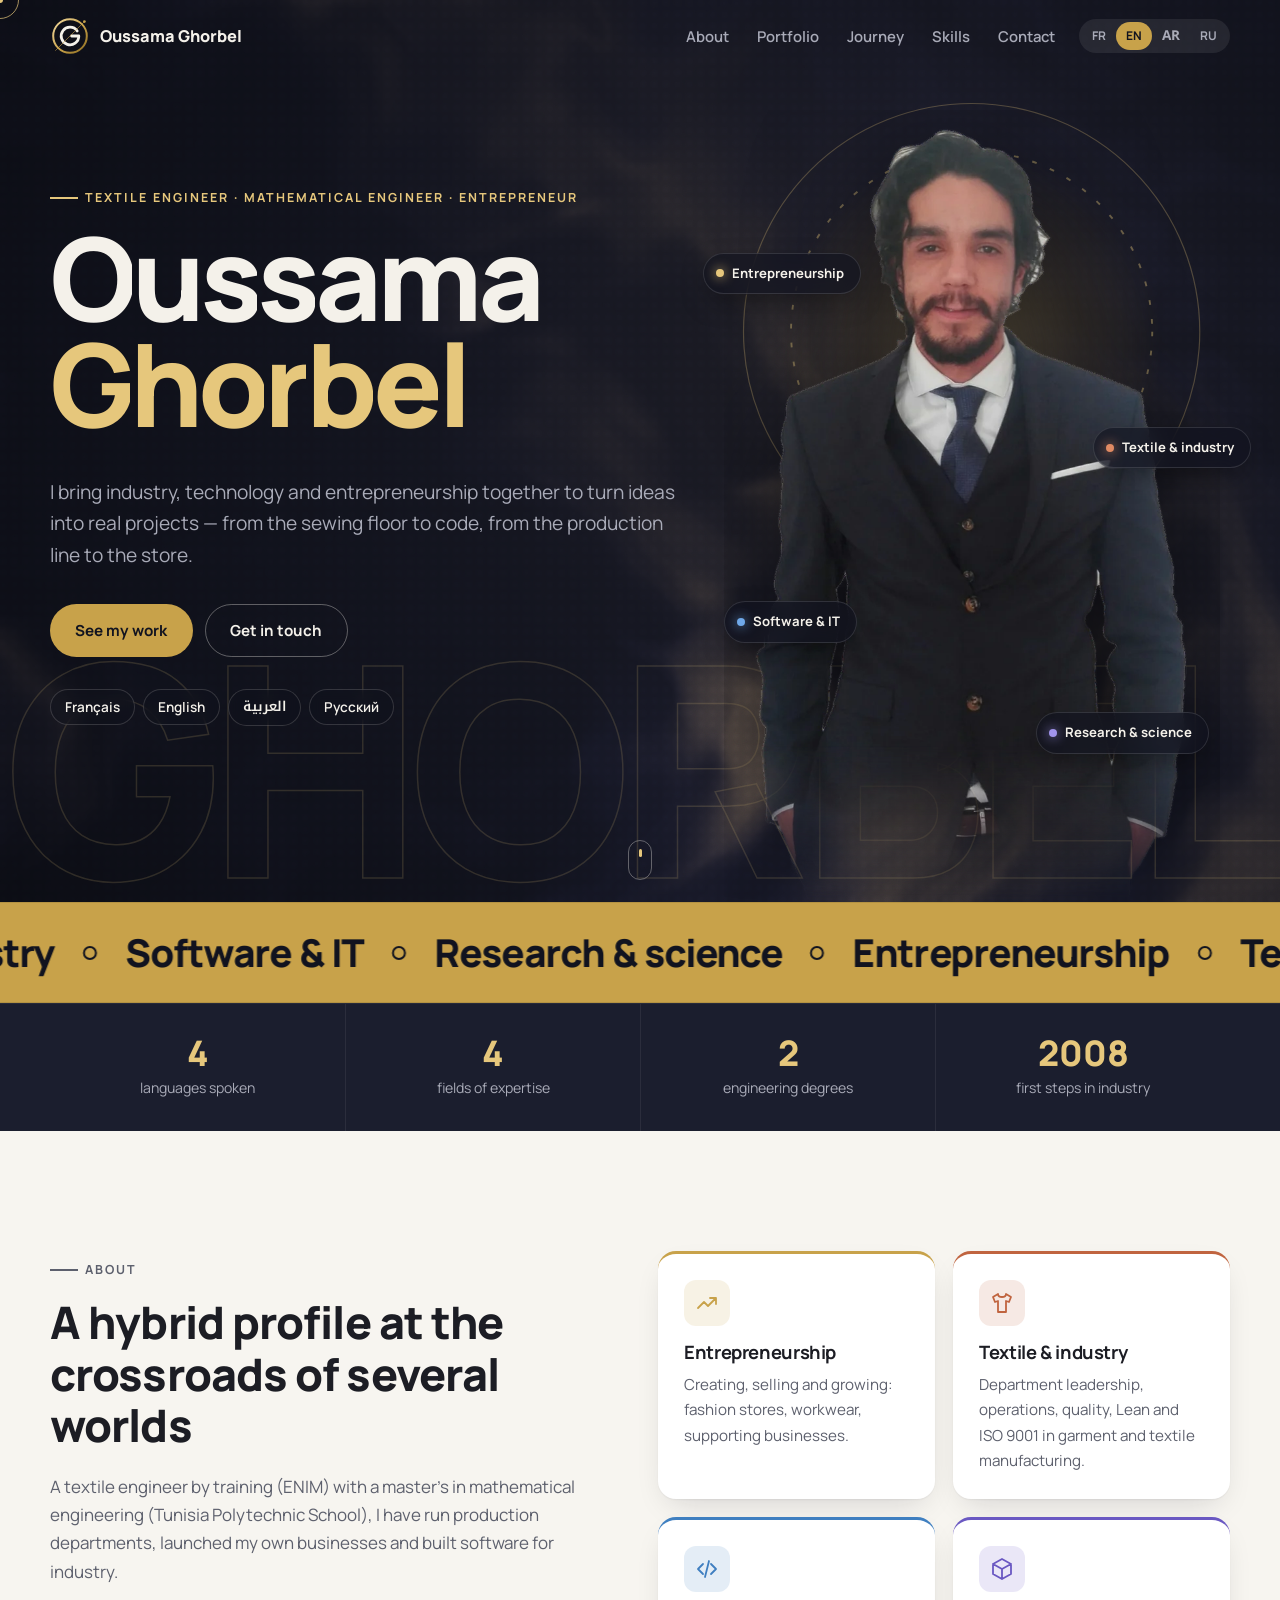
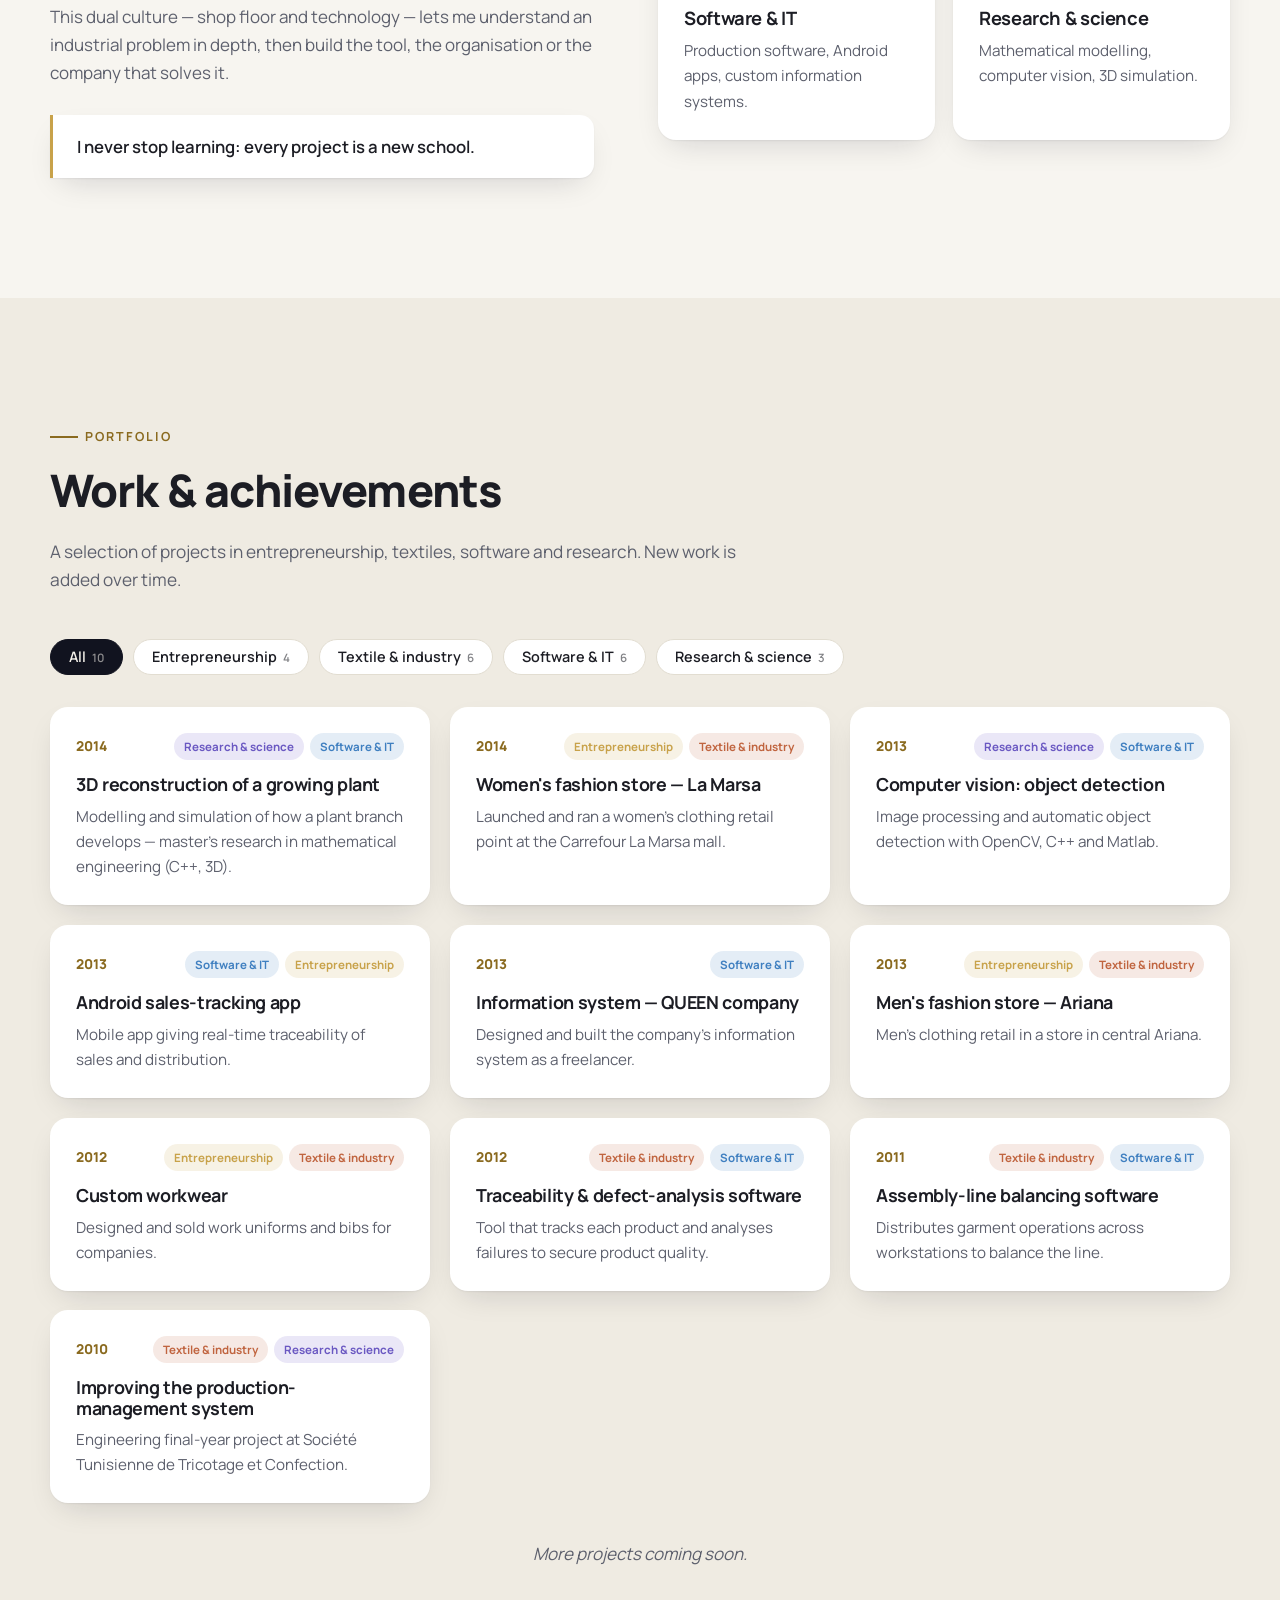
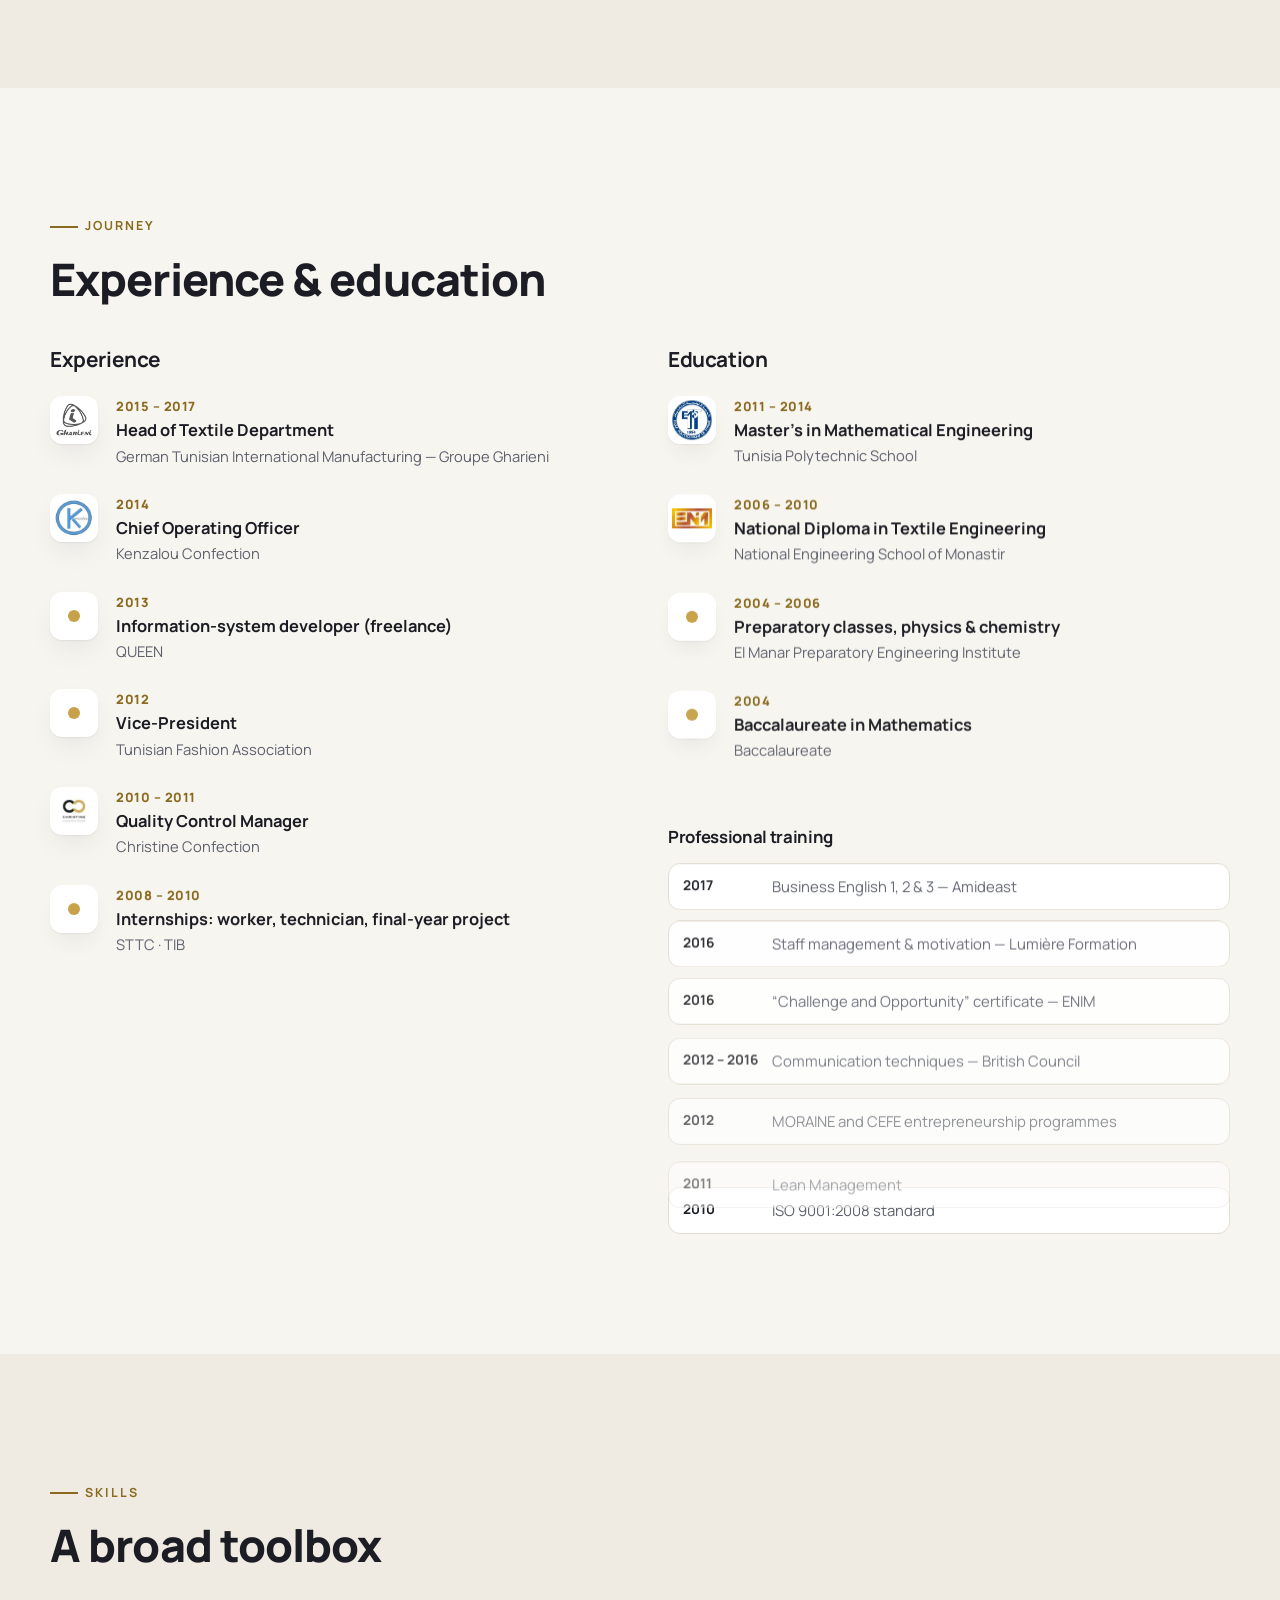
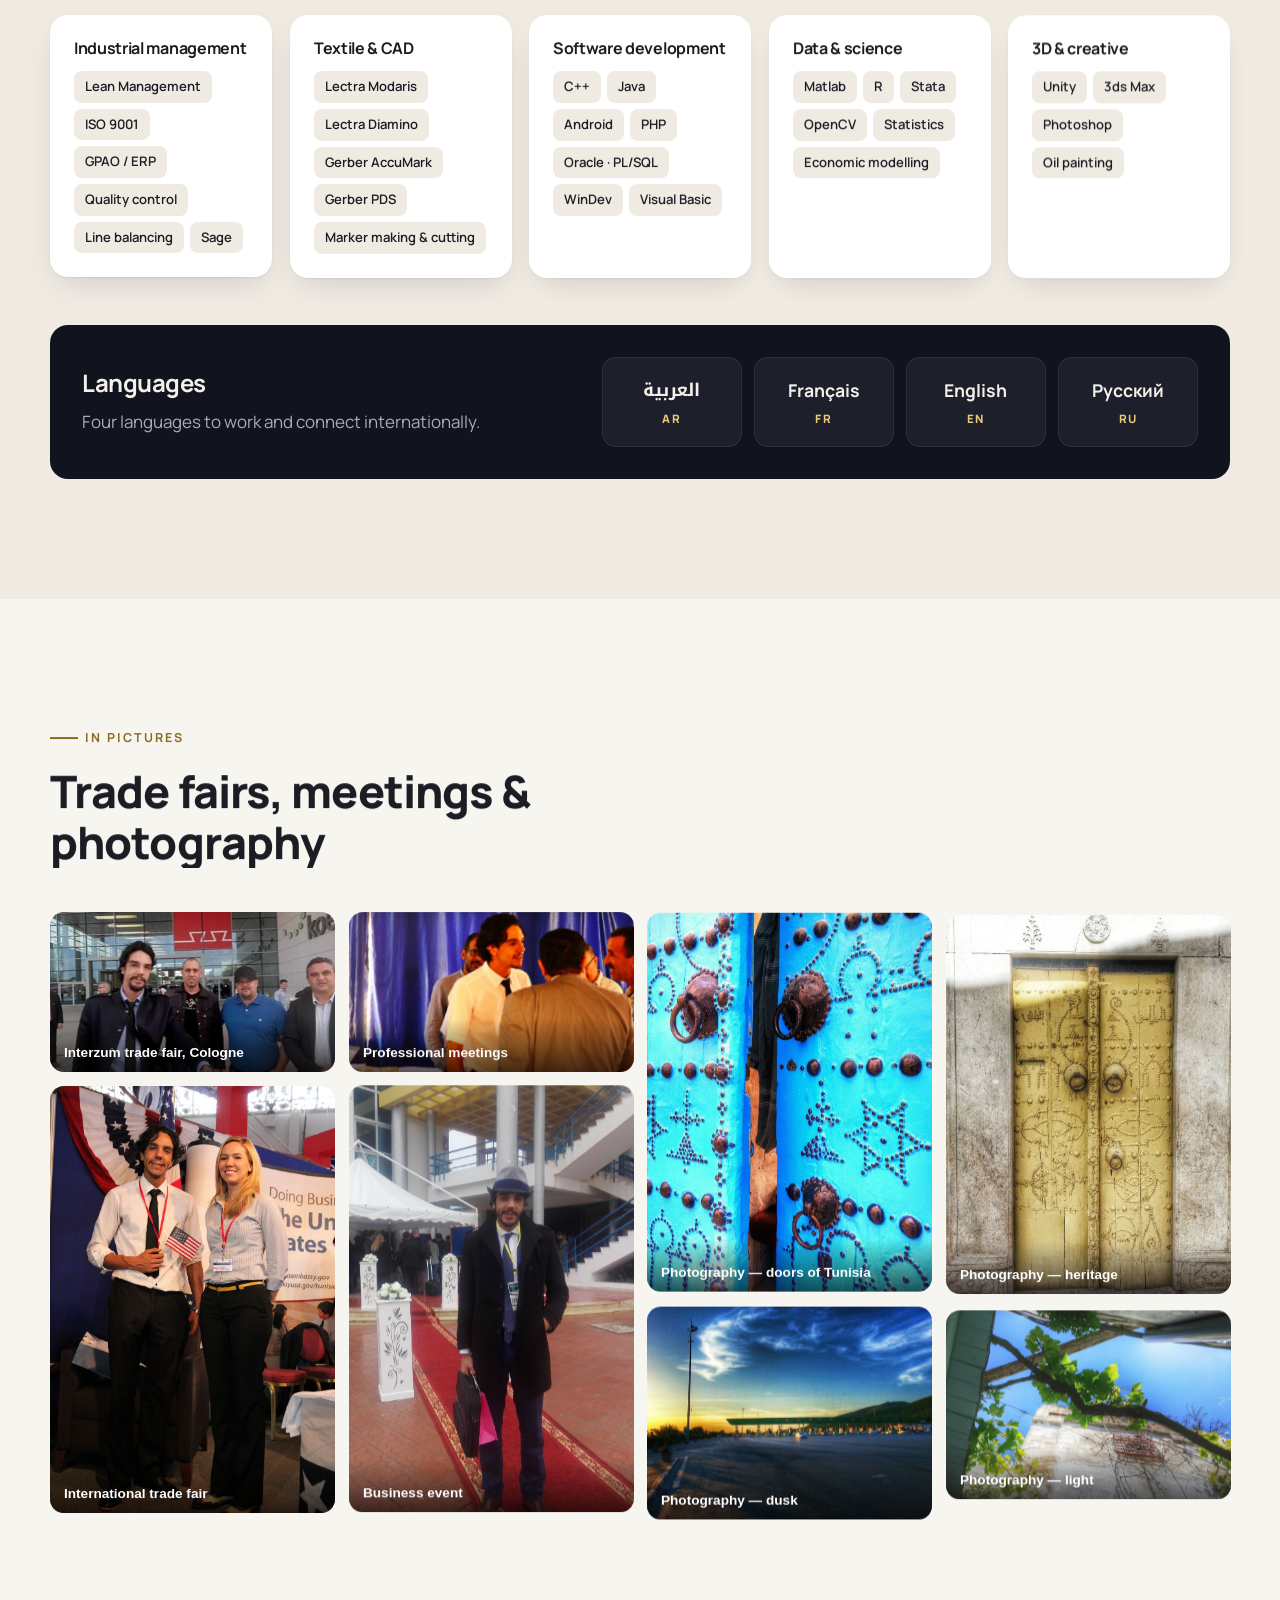
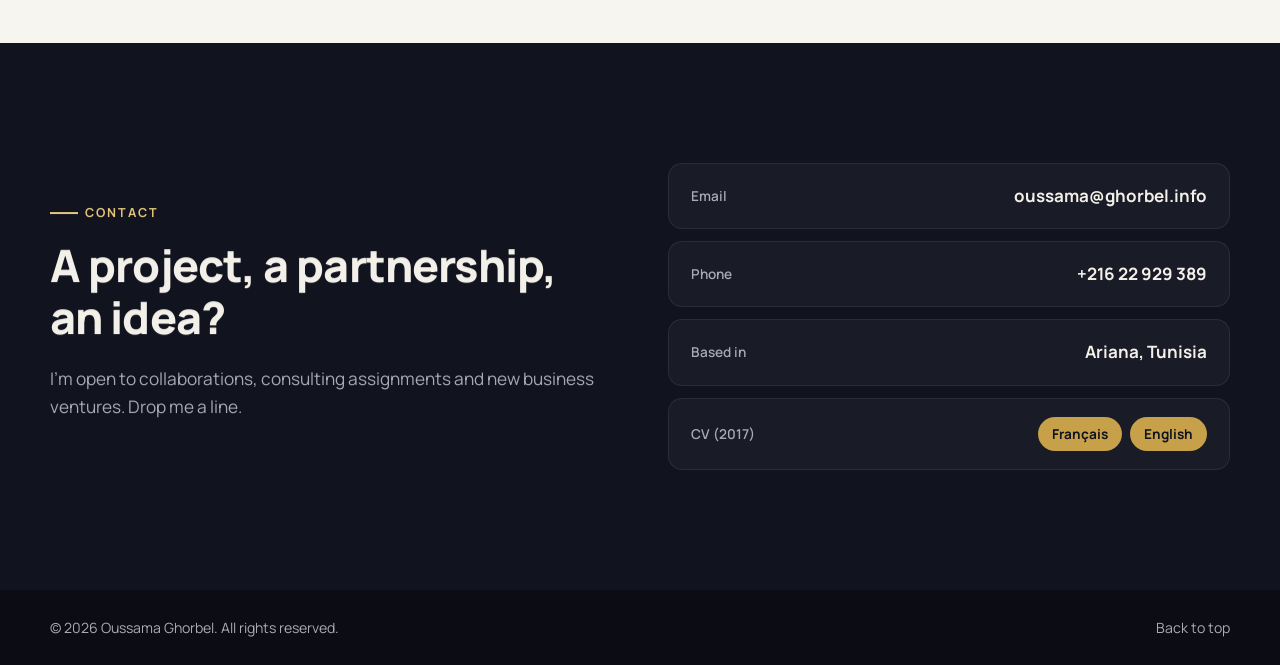
==== index.html @ ecf03d87 "Motion design, WebGL et personnage détouré en parallaxe - Fond WebGL du hero : étoffe de soie animée" ====
<!doctype html>
<html lang="fr" dir="ltr">
<head>
  <meta charset="utf-8">
  <meta name="viewport" content="width=device-width, initial-scale=1">
  <title>Oussama Ghorbel — Ingénieur, entrepreneur, créateur</title>
  <meta name="description" content="Oussama Ghorbel — ingénieur textile, ingénieur en mathématiques et entrepreneur. Portfolio : entrepreneuriat, textile, informatique et recherche.">
  <meta property="og:title" content="Oussama Ghorbel — Ingénieur, entrepreneur, créateur">
  <meta property="og:description" content="Entrepreneuriat · Textile · Informatique · Recherche. Français, English, العربية, Русский.">
  <meta property="og:image" content="assets/img/og-image.jpg">
  <meta property="og:type" content="website">
  <meta name="theme-color" content="#11131f">
  <link rel="icon" href="assets/img/favicon.svg" type="image/svg+xml">
  <link rel="preconnect" href="https://fonts.googleapis.com">
  <link rel="preconnect" href="https://fonts.gstatic.com" crossorigin>
  <link rel="stylesheet" href="https://fonts.googleapis.com/css2?family=Manrope:wght@400;500;600;700;800&family=Noto+Kufi+Arabic:wght@400;600;800&display=swap">
  <link rel="stylesheet" href="assets/css/site.css">
  <link rel="stylesheet" href="assets/css/motion.css">
  <script>document.documentElement.classList.add("js");</script>
</head>
<body>
  <div class="loader" id="loader" aria-hidden="true">
    <div class="loader__inner">
      <svg class="loader__logo" viewBox="0 0 100 100">
        <circle class="draw" cx="50" cy="50" r="42" pathLength="1"/>
        <path class="draw draw--g" d="M68 37.4 A22 22 0 1 0 72 50 L54 50" pathLength="1"/>
        <path class="draw draw--thread" d="M14 86 L86 14" pathLength="1"/>
      </svg>
      <span class="loader__count"><span id="loaderCount">0</span>%</span>
    </div>
  </div>
  <div class="cursor" aria-hidden="true"><span class="cursor__ring"></span><span class="cursor__dot"></span></div>

  <a class="skip" href="#main">Aller au contenu</a>

  <header class="nav" id="top">
    <div class="wrap nav__inner">
      <a class="brand" href="#top" aria-label="Oussama Ghorbel">
        <img class="brand__mark" src="assets/img/logo.svg" alt="" width="40" height="40">
        <span class="brand__name">Oussama Ghorbel</span>
      </a>
      <nav class="nav__links" id="menu" aria-label="Navigation principale">
        <a href="#about" data-i18n="nav.about">À propos</a>
        <a href="#portfolio" data-i18n="nav.portfolio">Portfolio</a>
        <a href="#journey" data-i18n="nav.journey">Parcours</a>
        <a href="#skills" data-i18n="nav.skills">Compétences</a>
        <a href="#contact" data-i18n="nav.contact">Contact</a>
      </nav>
      <div class="nav__tools">
        <div class="lang" role="group" aria-label="Langue / Language">
          <button type="button" data-lang="fr" lang="fr">FR</button>
          <button type="button" data-lang="en" lang="en">EN</button>
          <button type="button" data-lang="ar" lang="ar">AR</button>
          <button type="button" data-lang="ru" lang="ru">RU</button>
        </div>
        <button class="burger" type="button" aria-controls="menu" aria-expanded="false" aria-label="Menu">
          <span></span><span></span>
        </button>
      </div>
    </div>
  </header>

  <main id="main">
    <!-- HERO -->
    <section class="hero" id="hero">
      <canvas class="hero__gl" id="gl" aria-hidden="true"></canvas>
      <div class="hero__grain" aria-hidden="true"></div>
      <div class="hero__bigword" aria-hidden="true"><span data-depth="0.25">GHORBEL</span></div>
      <div class="wrap hero__grid">
        <div class="hero__text">
          <p class="kicker hero__in" data-i18n="hero.kicker">Ingénieur textile · Ingénieur en mathématiques · Entrepreneur</p>
          <h1 class="hero__name" aria-label="Oussama Ghorbel">
            <span class="line" data-split>Oussama</span>
            <span class="line line--gold" data-split>Ghorbel</span>
          </h1>
          <p class="hero__lead hero__in" data-i18n="hero.lead">J'allie l'industrie, la technologie et l'esprit d'entreprise pour transformer des idées en projets concrets.</p>
          <div class="hero__cta hero__in">
            <a class="btn btn--primary magnetic" href="#portfolio"><span data-i18n="hero.cta.work">Voir mes travaux</span></a>
            <a class="btn btn--ghost magnetic" href="#contact"><span data-i18n="hero.cta.contact">Me contacter</span></a>
          </div>
          <ul class="hero__langs hero__in" aria-label="Langues">
            <li lang="fr">Français</li>
            <li lang="en">English</li>
            <li lang="ar">العربية</li>
            <li lang="ru">Русский</li>
          </ul>
        </div>
        <div class="hero__stage">
          <div class="hero__halo" data-depth="0.35" aria-hidden="true"></div>
          <div class="hero__orbit" data-depth="0.5" aria-hidden="true">
            <svg viewBox="0 0 100 100"><circle cx="50" cy="50" r="48"/><circle cx="50" cy="50" r="38" class="dash"/></svg>
          </div>
          <img class="hero__person" data-depth="0.8" src="assets/img/oussama-cutout.webp" alt="Portrait d'Oussama Ghorbel" width="760" height="1214" fetchpriority="high">
          <span class="chip chip--business" data-depth="1.4" data-domain-label="business"></span>
          <span class="chip chip--textile" data-depth="1.1" data-domain-label="textile"></span>
          <span class="chip chip--it" data-depth="1.6" data-domain-label="it"></span>
          <span class="chip chip--research" data-depth="1.2" data-domain-label="research"></span>
        </div>
      </div>
      <a class="hero__scroll" href="#about" aria-label="Défiler"><span></span></a>
    </section>

    <!-- MARQUEE -->
    <div class="marquee" aria-hidden="true">
      <div class="marquee__track" id="marquee"></div>
    </div>

    <!-- STATS -->
    <section class="stats" aria-label="Chiffres clés">
      <div class="wrap stats__grid">
        <div class="stat"><strong>4</strong><span data-i18n="stats.languages">langues parlées</span></div>
        <div class="stat"><strong>4</strong><span data-i18n="stats.domains">domaines d'expertise</span></div>
        <div class="stat"><strong>2</strong><span data-i18n="stats.degrees">diplômes d'ingénierie</span></div>
        <div class="stat"><strong>2008</strong><span data-i18n="stats.since">premiers pas dans l'industrie</span></div>
      </div>
    </section>

    <!-- ABOUT -->
    <section class="section" id="about">
      <div class="wrap about">
        <div class="about__text reveal">
          <p class="kicker" data-i18n="about.kicker">À propos</p>
          <h2 data-i18n="about.title">Un profil hybride, au croisement de plusieurs mondes</h2>
          <p data-i18n="about.p1"></p>
          <p data-i18n="about.p2"></p>
          <blockquote data-i18n="about.quote">Je n'arrête jamais d'apprendre : chaque projet est une nouvelle école.</blockquote>
        </div>
        <div class="domains">
          <article class="domain reveal" data-domain="business">
            <span class="domain__icon" aria-hidden="true">
              <svg viewBox="0 0 24 24"><path d="M3 17l6-6 4 4 8-8M15 7h6v6"/></svg>
            </span>
            <h3 data-domain-label="business"></h3>
            <p data-i18n="domain.business"></p>
          </article>
          <article class="domain reveal" data-domain="textile">
            <span class="domain__icon" aria-hidden="true">
              <svg viewBox="0 0 24 24"><path d="M8 3l-5 3 2 5 3-1v11h8V10l3 1 2-5-5-3c0 2-1.5 3-4 3S8 5 8 3z"/></svg>
            </span>
            <h3 data-domain-label="textile"></h3>
            <p data-i18n="domain.textile"></p>
          </article>
          <article class="domain reveal" data-domain="it">
            <span class="domain__icon" aria-hidden="true">
              <svg viewBox="0 0 24 24"><path d="M8 7l-5 5 5 5M16 7l5 5-5 5M14 4l-4 16"/></svg>
            </span>
            <h3 data-domain-label="it"></h3>
            <p data-i18n="domain.it"></p>
          </article>
          <article class="domain reveal" data-domain="research">
            <span class="domain__icon" aria-hidden="true">
              <svg viewBox="0 0 24 24"><path d="M12 2l9 5v10l-9 5-9-5V7zM12 12l9-5M12 12v10M12 12L3 7"/></svg>
            </span>
            <h3 data-domain-label="research"></h3>
            <p data-i18n="domain.research"></p>
          </article>
        </div>
      </div>
    </section>

    <!-- PORTFOLIO -->
    <section class="section section--alt" id="portfolio">
      <div class="wrap">
        <header class="section__head reveal">
          <p class="kicker" data-i18n="portfolio.kicker">Portfolio</p>
          <h2 data-i18n="portfolio.title">Travaux & réalisations</h2>
          <p class="section__lead" data-i18n="portfolio.lead"></p>
        </header>
        <div class="filters" id="filters" role="toolbar" aria-label="Filtres"></div>
        <div class="projects" id="projects"></div>
        <p class="projects__more" data-i18n="portfolio.more">D'autres projets arrivent bientôt.</p>
      </div>
    </section>

    <!-- JOURNEY -->
    <section class="section" id="journey">
      <div class="wrap">
        <header class="section__head reveal">
          <p class="kicker" data-i18n="journey.kicker">Parcours</p>
          <h2 data-i18n="journey.title">Expérience & formation</h2>
        </header>
        <div class="journey">
          <div class="reveal">
            <h3 class="journey__title" data-i18n="journey.experience">Expérience</h3>
            <ol class="timeline" id="experience"></ol>
          </div>
          <div class="reveal">
            <h3 class="journey__title" data-i18n="journey.education">Formation</h3>
            <ol class="timeline" id="education"></ol>
            <h3 class="journey__title journey__title--sm" data-i18n="journey.training">Formations professionnelles</h3>
            <ul class="training" id="training"></ul>
          </div>
        </div>
      </div>
    </section>

    <!-- SKILLS & LANGUAGES -->
    <section class="section section--alt" id="skills">
      <div class="wrap">
        <header class="section__head reveal">
          <p class="kicker" data-i18n="skills.kicker">Compétences</p>
          <h2 data-i18n="skills.title">Une boîte à outils large</h2>
        </header>
        <div class="skills" id="skillGroups"></div>

        <div class="languages reveal">
          <div>
            <h3 data-i18n="languages.title">Langues</h3>
            <p data-i18n="languages.lead">Quatre langues pour travailler et échanger à l'international.</p>
          </div>
          <ul class="languages__list">
            <li><span lang="ar">العربية</span><small>AR</small></li>
            <li><span lang="fr">Français</span><small>FR</small></li>
            <li><span lang="en">English</span><small>EN</small></li>
            <li><span lang="ru">Русский</span><small>RU</small></li>
          </ul>
        </div>
      </div>
    </section>

    <!-- GALLERY -->
    <section class="section" id="gallery">
      <div class="wrap">
        <header class="section__head reveal">
          <p class="kicker" data-i18n="gallery.kicker">En images</p>
          <h2 data-i18n="gallery.title">Salons, rencontres & photographie</h2>
        </header>
        <div class="gallery" id="galleryGrid"></div>
      </div>
    </section>

    <!-- CONTACT -->
    <section class="section contact" id="contact">
      <div class="wrap contact__grid">
        <div class="reveal">
          <p class="kicker" data-i18n="contact.kicker">Contact</p>
          <h2 data-i18n="contact.title">Un projet, une collaboration, une idée ?</h2>
          <p class="section__lead" data-i18n="contact.lead"></p>
        </div>
        <ul class="contact__list reveal">
          <li>
            <span data-i18n="contact.email">E-mail</span>
            <a href="mailto:oussama@ghorbel.info">oussama@ghorbel.info</a>
          </li>
          <li>
            <span data-i18n="contact.phone">Téléphone</span>
            <a href="tel:+21622929389" dir="ltr">+216 22 929 389</a>
          </li>
          <li>
            <span data-i18n="contact.location">Basé à</span>
            <strong data-i18n="contact.locationValue">Ariana, Tunisie</strong>
          </li>
          <li>
            <span data-i18n="contact.cv">CV (2017)</span>
            <span class="contact__cv">
              <a href="assets/files/CV%20Ghorbel%20Oussama2017-10%20fran%C3%A7ais%20.pdf" target="_blank" rel="noopener" data-i18n="contact.cvFr">Français</a>
              <a href="assets/files/CV%20Ghorbel%20Oussama%202017-10%20%20%20english.pdf" target="_blank" rel="noopener" data-i18n="contact.cvEn">English</a>
            </span>
          </li>
        </ul>
      </div>
    </section>
  </main>

  <footer class="footer">
    <div class="wrap footer__inner">
      <p>© <span id="year">2026</span> Oussama Ghorbel. <span data-i18n="footer.rights">Tous droits réservés.</span></p>
      <a href="#top" data-i18n="footer.top">Haut de page</a>
    </div>
  </footer>

  <div class="lightbox" id="lightbox" hidden>
    <button type="button" class="lightbox__close" aria-label="Fermer">×</button>
    <figure><img alt=""><figcaption></figcaption></figure>
  </div>

  <script src="assets/vendor/gsap.min.js" defer></script>
  <script src="assets/vendor/ScrollTrigger.min.js" defer></script>
  <script src="assets/vendor/lenis.min.js" defer></script>
  <script src="assets/js/i18n.js" defer></script>
  <script src="assets/js/content.js" defer></script>
  <script src="assets/js/site.js" defer></script>
  <script src="assets/js/gl.js" defer></script>
  <script src="assets/js/motion.js" defer></script>
</body>
</html>
---- assets/css/site.css ----
/* ==========================================================
   Oussama Ghorbel — site personnel
   ========================================================== */

:root {
  --ink: #11131f;
  --ink-2: #1b1e2e;
  --paper: #f7f5f0;
  --paper-2: #efebe2;
  --card: #ffffff;
  --text: #1c1d24;
  --muted: #5d606d;
  --line: #e2ddd1;
  --gold: #c8a24a;
  --gold-2: #e6c77c;
  --gold-ink: #8a6a1f;
  --on-dark: #f4f1ea;
  --on-dark-muted: #a9abb8;

  --biz: #c8a24a;
  --tex: #c0643f;
  --it: #3f7fc0;
  --res: #6a58c2;

  --radius: 18px;
  --shadow: 0 1px 2px rgba(17, 19, 31, .06), 0 12px 32px -12px rgba(17, 19, 31, .18);
  --font: "Manrope", system-ui, -apple-system, "Segoe UI", Roboto, sans-serif;
  --font-ar: "Noto Kufi Arabic", "Manrope", system-ui, sans-serif;
  --wrap: 1180px;
}

@media (prefers-color-scheme: dark) {
  :root {
    --paper: #0f111a;
    --paper-2: #151826;
    --card: #1a1d2c;
    --text: #ecebe6;
    --muted: #a3a5b2;
    --line: #2a2e42;
    --gold-ink: #e6c77c;
    --shadow: 0 1px 2px rgba(0, 0, 0, .3), 0 16px 40px -16px rgba(0, 0, 0, .6);
  }
}

*, *::before, *::after { box-sizing: border-box; }
html { scroll-behavior: smooth; scroll-padding-top: 80px; -webkit-text-size-adjust: 100%; }
body {
  margin: 0;
  background: var(--paper);
  color: var(--text);
  font-family: var(--font);
  font-size: 17px;
  line-height: 1.65;
  -webkit-font-smoothing: antialiased;
  overflow-x: hidden;
}
html[lang="ar"] body { font-family: var(--font-ar); }
img { max-width: 100%; display: block; }
a { color: inherit; }
h1, h2, h3 { line-height: 1.15; margin: 0 0 .5em; letter-spacing: -.02em; }
html[lang="ar"] h1, html[lang="ar"] h2, html[lang="ar"] h3 { letter-spacing: 0; line-height: 1.4; }
h2 { font-size: clamp(1.9rem, 3.6vw, 2.8rem); font-weight: 800; }
h3 { font-size: 1.15rem; font-weight: 700; }
p { margin: 0 0 1em; }

.wrap { width: min(var(--wrap), 100% - 32px); margin-inline: auto; }
.skip { position: absolute; inset-inline-start: -999px; top: 8px; background: var(--gold); color: var(--ink); padding: 8px 14px; border-radius: 8px; z-index: 100; }
.skip:focus { inset-inline-start: 8px; }
:focus-visible { outline: 2px solid var(--gold); outline-offset: 3px; border-radius: 6px; }

.kicker {
  display: inline-flex; align-items: center; gap: .6em;
  font-size: .78rem; font-weight: 700; text-transform: uppercase; letter-spacing: .16em;
  color: var(--gold-ink); margin-bottom: 1rem;
}
.kicker::before { content: ""; width: 28px; height: 2px; background: currentColor; }
html[lang="ar"] .kicker { letter-spacing: 0; font-size: .9rem; }

/* ---------- Buttons ---------- */
.btn {
  display: inline-flex; align-items: center; justify-content: center;
  padding: .85em 1.6em; border-radius: 999px; font-weight: 700; font-size: .95rem;
  text-decoration: none; transition: transform .2s, background .2s, color .2s, border-color .2s;
  border: 1.5px solid transparent;
}
.btn:hover { transform: translateY(-2px); }
.btn--primary { background: var(--gold); color: var(--ink); }
.btn--primary:hover { background: var(--gold-2); }
.btn--ghost { border-color: rgba(244, 241, 234, .35); color: var(--on-dark); }
.btn--ghost:hover { border-color: var(--gold); color: var(--gold-2); }

/* ---------- Nav ---------- */
.nav {
  position: fixed; inset: 0 0 auto 0; z-index: 50;
  transition: background .3s, box-shadow .3s, backdrop-filter .3s;
  color: var(--on-dark);
}
.nav.is-scrolled {
  background: rgba(17, 19, 31, .86);
  backdrop-filter: saturate(1.4) blur(14px);
  -webkit-backdrop-filter: saturate(1.4) blur(14px);
  box-shadow: 0 1px 0 rgba(255, 255, 255, .06);
}
.nav__inner { display: flex; align-items: center; gap: 24px; height: 72px; }
.brand { display: flex; align-items: center; gap: 10px; text-decoration: none; font-weight: 800; }
.brand__mark { width: 40px; height: 40px; transition: transform .6s cubic-bezier(.2, .8, .2, 1); }
.brand:hover .brand__mark { transform: rotate(-35deg); }
.brand__name { font-size: 1.02rem; }
.nav__links { display: flex; gap: 28px; margin-inline-start: auto; }
.nav__links a { text-decoration: none; font-size: .93rem; font-weight: 600; color: var(--on-dark-muted); transition: color .2s; }
.nav__links a:hover, .nav__links a.is-active { color: var(--on-dark); }
.nav__tools { display: flex; align-items: center; gap: 12px; }
.lang { display: flex; padding: 3px; border-radius: 999px; background: rgba(255, 255, 255, .08); }
.lang button {
  border: 0; background: none; color: var(--on-dark-muted); cursor: pointer;
  font: 700 .75rem/1 var(--font); padding: 7px 10px; border-radius: 999px; min-width: 34px;
}
.lang button[lang="ar"] { font-family: var(--font-ar); font-size: .85rem; }
.lang button:hover { color: var(--on-dark); }
.lang button[aria-pressed="true"] { background: var(--gold); color: var(--ink); }
.burger { display: none; width: 40px; height: 40px; border: 0; border-radius: 10px; background: rgba(255, 255, 255, .08); cursor: pointer; padding: 0; }
.burger span { display: block; width: 18px; height: 2px; margin: 4px auto; background: var(--on-dark); transition: transform .25s; }
.burger[aria-expanded="true"] span:first-child { transform: translateY(3px) rotate(45deg); }
.burger[aria-expanded="true"] span:last-child { transform: translateY(-3px) rotate(-45deg); }

/* ---------- Hero ---------- */
.hero {
  position: relative; overflow: hidden; isolation: isolate;
  min-height: 100vh; min-height: 100svh;
  display: flex; align-items: center;
  background: radial-gradient(1200px 700px at 75% 40%, #2a2d52 0%, transparent 60%), var(--ink);
  color: var(--on-dark);
  padding: 110px 0 0;
}
.hero__gl { position: absolute; inset: 0; width: 100%; height: 100%; z-index: -3; opacity: 0; transition: opacity 1.2s ease; }
.hero__gl.is-ready { opacity: 1; }
.hero__grain {
  position: absolute; inset: -50%; z-index: -2; pointer-events: none; opacity: .09; mix-blend-mode: overlay;
  background-image: url("data:image/svg+xml,%3Csvg xmlns='http://www.w3.org/2000/svg' width='160' height='160'%3E%3Cfilter id='n'%3E%3CfeTurbulence type='fractalNoise' baseFrequency='.9' numOctaves='3' stitchTiles='stitch'/%3E%3C/filter%3E%3Crect width='100%25' height='100%25' filter='url(%23n)'/%3E%3C/svg%3E");
  animation: grain 1.2s steps(6) infinite;
}
@keyframes grain {
  0%, 100% { transform: translate(0, 0); } 20% { transform: translate(-3%, 2%); } 40% { transform: translate(2%, -3%); }
  60% { transform: translate(-2%, -1%); } 80% { transform: translate(3%, 3%); }
}
.hero__bigword {
  position: absolute; inset: auto 0 2vh 0; z-index: -1; pointer-events: none; white-space: nowrap;
  font-size: clamp(7rem, 23vw, 26rem); font-weight: 800; line-height: .8; letter-spacing: -.05em;
  color: transparent; -webkit-text-stroke: 1.5px rgba(230, 199, 124, .16);
  direction: ltr; text-align: center;
}
.hero__bigword span { display: inline-block; }
.hero__grid { position: relative; display: grid; grid-template-columns: 1.1fr .9fr; gap: 32px; align-items: end; }
.hero__text { padding-bottom: clamp(60px, 12vh, 140px); align-self: center; }
.hero .kicker { color: var(--gold-2); }
.hero__name {
  font-size: clamp(3.4rem, 9vw, 8rem); font-weight: 800; line-height: .92; letter-spacing: -.045em;
  margin: 0 0 .35em; direction: ltr; text-align: start;
}
html[dir="rtl"] .hero__name { text-align: right; letter-spacing: -.045em; line-height: .92; }
.hero__name .line { display: block; }
.hero__name .line--gold { color: var(--gold-2); }
.hero__name .char { display: inline-block; overflow: hidden; vertical-align: top; padding-bottom: .08em; margin-bottom: -.08em; }
.hero__name .char > span { display: inline-block; will-change: transform; }
.hero__lead { font-size: clamp(1.05rem, 1.5vw, 1.2rem); color: var(--on-dark-muted); max-width: 34em; }
.hero__cta { display: flex; flex-wrap: wrap; gap: 12px; margin: 32px 0 32px; }
.hero__langs { list-style: none; padding: 0; margin: 0; display: flex; flex-wrap: wrap; gap: 8px; }
.hero__langs li {
  font-size: .85rem; font-weight: 600; padding: 6px 14px; border-radius: 999px;
  border: 1px solid rgba(244, 241, 234, .16); color: var(--on-dark);
  background: rgba(17, 19, 31, .35); backdrop-filter: blur(6px); -webkit-backdrop-filter: blur(6px);
}
.hero__langs li[lang="ar"] { font-family: var(--font-ar); }

.hero__stage { position: relative; height: min(88vh, 860px); display: flex; justify-content: center; align-items: flex-end; }
.hero__person {
  position: relative; z-index: 2; height: 100%; width: auto; max-width: none;
  object-fit: contain; object-position: bottom;
  -webkit-mask-image: linear-gradient(to bottom, #000 80%, transparent 100%);
  mask-image: linear-gradient(to bottom, #000 80%, transparent 100%);
  filter: drop-shadow(0 30px 60px rgba(0, 0, 0, .55));
}
.hero__halo {
  position: absolute; z-index: 1; width: 78%; aspect-ratio: 1; top: 4%; left: 50%; margin-left: -39%;
  border-radius: 50%;
  background: radial-gradient(circle, rgba(230, 199, 124, .38) 0%, rgba(200, 162, 74, .12) 38%, transparent 68%);
  filter: blur(6px);
}
.hero__orbit { position: absolute; z-index: 1; width: 92%; aspect-ratio: 1; top: -2%; left: 50%; margin-left: -46%; }
.hero__orbit svg { width: 100%; height: 100%; animation: spin 60s linear infinite; }
.hero__orbit circle { fill: none; stroke: rgba(230, 199, 124, .28); stroke-width: .25; }
.hero__orbit circle.dash { stroke-dasharray: 1 3; stroke: rgba(230, 199, 124, .4); stroke-width: .4; }
@keyframes spin { to { transform: rotate(360deg); } }

.chip {
  position: absolute; z-index: 3; display: inline-flex; align-items: center; gap: 8px; white-space: nowrap;
  padding: 9px 16px 9px 12px; border-radius: 999px; font-size: .82rem; font-weight: 700;
  background: rgba(17, 19, 31, .62); color: var(--on-dark);
  border: 1px solid rgba(255, 255, 255, .12);
  backdrop-filter: blur(12px); -webkit-backdrop-filter: blur(12px);
  box-shadow: 0 10px 30px -10px rgba(0, 0, 0, .6);
}
.chip::before { content: ""; width: 8px; height: 8px; border-radius: 50%; background: var(--c, var(--gold)); box-shadow: 0 0 12px var(--c, var(--gold)); }
.chip--business { --c: var(--gold-2); top: 18%; left: -2%; }
.chip--textile { --c: #e08a63; top: 40%; right: -4%; }
.chip--it { --c: #6fa8e8; top: 62%; left: 2%; }
.chip--research { --c: #a194ec; top: 76%; right: 4%; }

.hero__scroll {
  position: absolute; left: 50%; bottom: 22px; z-index: 4; width: 24px; height: 40px; margin-left: -12px;
  border: 1.5px solid rgba(244, 241, 234, .35); border-radius: 14px;
}
.hero__scroll span { position: absolute; left: 50%; top: 8px; width: 3px; height: 8px; margin-left: -1.5px; border-radius: 2px; background: var(--gold-2); animation: scrolldot 1.8s ease-in-out infinite; }
@keyframes scrolldot { 0% { transform: translateY(0); opacity: 0; } 30% { opacity: 1; } 100% { transform: translateY(14px); opacity: 0; } }

/* ---------- Marquee ---------- */
.marquee { overflow: hidden; background: var(--gold); color: var(--ink); padding: 18px 0; border-block: 1px solid rgba(0, 0, 0, .1); direction: ltr; }
.marquee__track { display: flex; width: max-content; will-change: transform; }
.marquee__group { display: flex; align-items: center; flex-shrink: 0; }
.marquee__group span { font-size: clamp(1.4rem, 3vw, 2.4rem); font-weight: 800; letter-spacing: -.02em; padding: 0 28px; white-space: nowrap; }
html[lang="ar"] .marquee__group span { font-family: var(--font-ar); letter-spacing: 0; }
.marquee__group i { width: 14px; height: 14px; flex-shrink: 0; border-radius: 50%; border: 2.5px solid var(--ink); }

/* ---------- Stats ---------- */
.stats { background: var(--ink-2); color: var(--on-dark); border-top: 1px solid rgba(255, 255, 255, .06); }
.stats__grid { display: grid; grid-template-columns: repeat(4, 1fr); }
.stat { padding: 30px 20px; text-align: center; border-inline-start: 1px solid rgba(255, 255, 255, .07); }
.stat:first-child { border-inline-start: 0; }
.stat strong { display: block; font-size: 2.2rem; font-weight: 800; color: var(--gold-2); line-height: 1.1; }
.stat span { font-size: .88rem; color: var(--on-dark-muted); }

/* ---------- Sections ---------- */
.section { padding: clamp(72px, 10vw, 120px) 0; }
.section--alt { background: var(--paper-2); }
.section__head { max-width: 720px; margin-bottom: 44px; }
.section__lead { color: var(--muted); font-size: 1.08rem; }

/* ---------- About ---------- */
.about { display: grid; grid-template-columns: 1fr 1.05fr; gap: 64px; align-items: start; }
.about__text p { color: var(--muted); }
.about blockquote {
  margin: 28px 0 0; padding: 18px 24px; border-inline-start: 3px solid var(--gold);
  background: var(--card); border-radius: 0 14px 14px 0; font-weight: 600; font-size: 1.05rem;
  box-shadow: var(--shadow);
}
html[dir="rtl"] .about blockquote { border-radius: 14px 0 0 14px; }
.domains { display: grid; grid-template-columns: 1fr 1fr; gap: 18px; }
.domain {
  --c: var(--biz);
  background: var(--card); border-radius: var(--radius); padding: 26px; box-shadow: var(--shadow);
  border-top: 3px solid var(--c); transition: transform .25s;
}
.domain:hover { transform: translateY(-4px); }
.domain[data-domain="textile"] { --c: var(--tex); }
.domain[data-domain="it"] { --c: var(--it); }
.domain[data-domain="research"] { --c: var(--res); }
.domain__icon {
  display: grid; place-items: center; width: 46px; height: 46px; border-radius: 12px; margin-bottom: 16px;
  background: color-mix(in srgb, var(--c) 14%, transparent); color: var(--c);
}
.domain__icon svg { width: 24px; height: 24px; fill: none; stroke: currentColor; stroke-width: 1.8; stroke-linecap: round; stroke-linejoin: round; }
.domain p { color: var(--muted); font-size: .95rem; margin: 0; }

/* ---------- Portfolio ---------- */
.filters { display: flex; flex-wrap: wrap; gap: 10px; margin-bottom: 32px; }
.filters button {
  border: 1.5px solid var(--line); background: var(--card); color: var(--text); cursor: pointer;
  font-family: inherit; font-weight: 600; font-size: .9rem; line-height: 1; padding: 10px 18px; border-radius: 999px; transition: all .2s;
}
.filters button:hover { border-color: var(--gold); }
.filters button[aria-pressed="true"] { background: var(--ink); color: var(--on-dark); border-color: var(--ink); }
@media (prefers-color-scheme: dark) {
  .filters button[aria-pressed="true"] { background: var(--gold); color: var(--ink); border-color: var(--gold); }
}
.filters .count { opacity: .55; margin-inline-start: 6px; font-size: .8em; }
.projects { display: grid; grid-template-columns: repeat(auto-fill, minmax(300px, 1fr)); gap: 20px; }
.project {
  position: relative; display: flex; flex-direction: column;
  background: var(--card); border-radius: var(--radius); padding: 26px; box-shadow: var(--shadow);
  transition: transform .25s, opacity .3s; overflow: hidden;
}
.project:hover { transform: translateY(-4px); }
.project__img { margin: -26px -26px 20px; aspect-ratio: 16 / 9; object-fit: cover; width: calc(100% + 52px); max-width: none; }
.project__meta { display: flex; align-items: center; justify-content: space-between; gap: 10px; margin-bottom: 14px; }
.project__year { font-weight: 800; font-size: .85rem; color: var(--gold-ink); }
.project__tags { display: flex; flex-wrap: wrap; gap: 6px; }
.tag {
  --c: var(--biz);
  font-size: .72rem; font-weight: 700; padding: 4px 10px; border-radius: 999px;
  background: color-mix(in srgb, var(--c) 14%, transparent); color: var(--c);
}
.tag[data-d="textile"] { --c: var(--tex); }
.tag[data-d="it"] { --c: var(--it); }
.tag[data-d="research"] { --c: var(--res); }
.project h3 { font-size: 1.12rem; }
.project p { color: var(--muted); font-size: .95rem; margin: 0; }
.project__link { margin-top: 16px; font-weight: 700; font-size: .9rem; color: var(--gold-ink); text-decoration: none; }
.project[hidden] { display: none; }
.projects__more { text-align: center; color: var(--muted); margin: 36px 0 0; font-style: italic; }

/* ---------- Journey ---------- */
.journey { display: grid; grid-template-columns: 1fr 1fr; gap: 56px; }
.journey__title { font-size: 1.3rem; margin-bottom: 24px; }
.journey__title--sm { font-size: 1.05rem; margin-top: 40px; margin-bottom: 14px; }
.timeline { list-style: none; margin: 0; padding: 0; position: relative; }
.timeline::before { content: ""; position: absolute; inset-inline-start: 23px; top: 8px; bottom: 8px; width: 2px; background: var(--line); }
.timeline::after { content: ""; position: absolute; inset-inline-start: 23px; top: 8px; bottom: 8px; width: 2px; background: linear-gradient(var(--gold-2), var(--gold)); transform-origin: top; transform: scaleY(var(--line, 1)); }
.tl { position: relative; display: grid; grid-template-columns: 48px 1fr; gap: 18px; padding-bottom: 26px; }
.tl__logo {
  position: relative; z-index: 1; width: 48px; height: 48px; border-radius: 12px; background: #fff; overflow: hidden;
  display: grid; place-items: center; box-shadow: var(--shadow); border: 1px solid var(--line);
}
.tl__logo img { width: 100%; height: 100%; object-fit: contain; padding: 4px; }
.tl__logo--dot::after { content: ""; width: 12px; height: 12px; border-radius: 50%; background: var(--gold); }
.tl__period { font-size: .8rem; font-weight: 800; color: var(--gold-ink); letter-spacing: .04em; }
.tl__role { font-weight: 700; font-size: 1.03rem; margin: 2px 0; line-height: 1.35; }
.tl__org { color: var(--muted); font-size: .92rem; }
.training { list-style: none; margin: 0; padding: 0; display: grid; gap: 8px; }
.training li { display: flex; gap: 14px; font-size: .93rem; color: var(--muted); padding: 10px 14px; background: var(--card); border-radius: 12px; border: 1px solid var(--line); }
.training b { color: var(--text); min-width: 5.5em; font-size: .85rem; }

/* ---------- Skills ---------- */
.skills { display: grid; grid-template-columns: repeat(auto-fit, minmax(210px, 1fr)); gap: 18px; }
.skill { background: var(--card); border-radius: var(--radius); padding: 24px; box-shadow: var(--shadow); }
.skill h3 { font-size: 1rem; margin-bottom: 14px; }
.skill ul { list-style: none; padding: 0; margin: 0; display: flex; flex-wrap: wrap; gap: 6px; }
.skill li { font-size: .82rem; font-weight: 600; padding: 5px 11px; border-radius: 8px; background: var(--paper-2); }
.languages {
  margin-top: 48px; padding: 32px; border-radius: var(--radius);
  background: var(--ink); color: var(--on-dark);
  display: grid; grid-template-columns: .9fr 1.1fr; gap: 32px; align-items: center;
}
.languages h3 { font-size: 1.5rem; }
.languages p { color: var(--on-dark-muted); margin: 0; }
.languages__list { list-style: none; margin: 0; padding: 0; display: grid; grid-template-columns: repeat(4, 1fr); gap: 12px; }
.languages__list li {
  display: flex; flex-direction: column; align-items: center; gap: 4px; padding: 18px 8px;
  border-radius: 14px; background: rgba(255, 255, 255, .05); border: 1px solid rgba(255, 255, 255, .08);
}
.languages__list span { font-size: 1.1rem; font-weight: 700; }
.languages__list span[lang="ar"] { font-family: var(--font-ar); }
.languages__list small { color: var(--gold-2); font-weight: 800; font-size: .72rem; letter-spacing: .12em; }

/* ---------- Gallery ---------- */
.gallery { columns: 4 240px; column-gap: 14px; }
.gallery button {
  display: block; width: 100%; margin: 0 0 14px; padding: 0; border: 0; cursor: zoom-in; background: none;
  position: relative; border-radius: 14px; overflow: hidden; break-inside: avoid;
}
.gallery img { width: 100%; height: auto; transition: transform .5s; }
.gallery button:hover img { transform: scale(1.04); }
.gallery span {
  position: absolute; inset: auto 0 0 0; padding: 26px 14px 12px; text-align: start;
  color: #fff; font-size: .85rem; font-weight: 600;
  background: linear-gradient(transparent, rgba(0, 0, 0, .65));
}
.lightbox {
  position: fixed; inset: 0; z-index: 90; background: rgba(8, 9, 15, .92);
  display: grid; place-items: center; padding: 24px;
}
.lightbox[hidden] { display: none; }
.lightbox figure { margin: 0; max-width: min(1100px, 100%); }
.lightbox img { max-height: 82vh; margin: auto; border-radius: 12px; }
.lightbox figcaption { color: #ddd; text-align: center; margin-top: 12px; }
.lightbox__close { position: absolute; top: 16px; inset-inline-end: 20px; font-size: 2.2rem; line-height: 1; color: #fff; background: none; border: 0; cursor: pointer; }

/* ---------- Contact ---------- */
.contact { background: var(--ink); color: var(--on-dark); }
.contact .kicker { color: var(--gold-2); }
.contact .section__lead { color: var(--on-dark-muted); }
.contact__grid { display: grid; grid-template-columns: 1fr 1fr; gap: 56px; align-items: center; }
.contact__list { list-style: none; padding: 0; margin: 0; display: grid; gap: 12px; }
.contact__list li {
  display: flex; justify-content: space-between; align-items: center; gap: 16px; flex-wrap: wrap;
  padding: 18px 22px; border-radius: 14px; background: rgba(255, 255, 255, .04); border: 1px solid rgba(255, 255, 255, .08);
}
.contact__list li > span:first-child { color: var(--on-dark-muted); font-size: .85rem; font-weight: 600; }
.contact__list a { color: var(--on-dark); font-weight: 700; text-decoration: none; }
.contact__list a:hover { color: var(--gold-2); }
.contact__cv { display: flex; gap: 8px; }
.contact__cv a { padding: 6px 14px; border-radius: 999px; background: var(--gold); color: var(--ink) !important; font-size: .85rem; }
.contact__cv a:hover { background: var(--gold-2); }

.footer { background: #0b0c14; color: var(--on-dark-muted); font-size: .88rem; }
.footer__inner { display: flex; justify-content: space-between; align-items: center; gap: 16px; padding: 26px 0; flex-wrap: wrap; }
.footer p { margin: 0; }
.footer a { text-decoration: none; }
.footer a:hover { color: var(--gold-2); }

/* ---------- Reveal ---------- */
.reveal { opacity: 0; transform: translateY(24px); transition: opacity .7s ease, transform .7s ease; }
.reveal.is-visible { opacity: 1; transform: none; }
@media (prefers-reduced-motion: reduce) {
  html { scroll-behavior: auto; }
  .reveal { opacity: 1; transform: none; transition: none; }
  * { transition-duration: 0s !important; }
}

/* ---------- Responsive ---------- */
@media (max-width: 980px) {
  .hero__grid, .about, .journey, .contact__grid, .languages { grid-template-columns: 1fr; }
  .hero { padding-top: 84px; align-items: flex-start; }
  .hero__grid { gap: 0; }
  .hero__stage { order: -1; height: 54vh; height: 54svh; }
  .hero__text { padding-bottom: 80px; margin-top: -40px; position: relative; z-index: 3; }
  .hero__bigword { inset: 30vh 0 auto 0; }
  .about { gap: 40px; }
}
@media (max-width: 860px) {
  .burger { display: block; }
  .nav__links {
    position: fixed; inset: 72px 0 auto 0; flex-direction: column; gap: 0;
    background: rgba(17, 19, 31, .97); padding: 8px 16px 20px;
    transform: translateY(-8px); opacity: 0; pointer-events: none; transition: all .25s;
  }
  .nav__links.is-open { transform: none; opacity: 1; pointer-events: auto; }
  .nav__links a { padding: 14px 4px; border-bottom: 1px solid rgba(255, 255, 255, .06); font-size: 1rem; }
  .nav__tools { margin-inline-start: auto; }
}
@media (max-width: 640px) {
  body { font-size: 16px; }
  .brand__name { display: none; }
  .stats__grid { grid-template-columns: 1fr 1fr; }
  .stat:nth-child(3) { border-inline-start: 0; }
  .stat:nth-child(n+3) { border-top: 1px solid rgba(255, 255, 255, .07); }
  .domains { grid-template-columns: 1fr; }
  .projects { grid-template-columns: 1fr; }
  .languages { padding: 24px; }
  .languages__list { grid-template-columns: 1fr 1fr; }
  .contact__list li { padding: 16px; }
  .chip { font-size: .72rem; padding: 7px 12px 7px 10px; }
  .chip--business { left: 0; } .chip--textile { right: 0; } .chip--it { left: 0; } .chip--research { right: 0; }
}
---- assets/css/motion.css ----
/* ==========================================================
   Motion design : préchargeur, curseur, effets de cartes
   ========================================================== */

/* ---------- Préchargeur ---------- */
.loader { display: none; }
.js .loader {
  position: fixed; inset: 0; z-index: 200; display: grid; place-items: center;
  background: var(--ink); color: var(--on-dark);
}
.loader__inner { display: flex; flex-direction: column; align-items: center; gap: 22px; }
.loader__logo { width: 96px; height: 96px; overflow: visible; }
.loader__logo .draw {
  fill: none; stroke: var(--gold-2); stroke-width: 4; stroke-linecap: round; stroke-linejoin: round;
  stroke-dasharray: 1; stroke-dashoffset: 1;
}
.loader__logo .draw--g { stroke: var(--on-dark); stroke-width: 6.5; }
.loader__logo .draw--thread { stroke-width: 1.5; }
.loader__count { font-size: .8rem; font-weight: 700; letter-spacing: .3em; color: var(--on-dark-muted); font-variant-numeric: tabular-nums; }
.no-motion .loader { display: none; }

/* GSAP prend le relais des apparitions CSS. */
.has-motion .reveal { opacity: 1; transform: none; transition: none; }

/* ---------- Curseur ---------- */
.cursor { display: none; }
.has-cursor .cursor { display: block; }
.has-cursor .cursor span {
  position: fixed; left: 0; top: 0; z-index: 300; pointer-events: none; border-radius: 50%;
}
.cursor__dot { width: 6px; height: 6px; margin: -3px 0 0 -3px; background: var(--gold-2); }
.cursor__ring {
  width: 38px; height: 38px; margin: -19px 0 0 -19px; border: 1.5px solid rgba(230, 199, 124, .7);
  transition: width .35s, height .35s, margin .35s, background .35s, border-color .35s, opacity .3s;
}
.cursor-hover .cursor__ring { width: 64px; height: 64px; margin: -32px 0 0 -32px; background: rgba(230, 199, 124, .12); border-color: transparent; }
.cursor-view .cursor__ring { width: 84px; height: 84px; margin: -42px 0 0 -42px; background: rgba(230, 199, 124, .9); mix-blend-mode: normal; }
.cursor-out .cursor span { opacity: 0; }

/* ---------- Cartes : profondeur et reflet ---------- */
.has-motion .projects, .has-motion .domains { perspective: 1200px; }
.has-motion .project, .has-motion .domain { transform-style: preserve-3d; will-change: transform; }
.has-motion .project:hover, .has-motion .domain:hover { transform: none; }
.project::after, .domain::after {
  content: ""; position: absolute; inset: 0; border-radius: inherit; pointer-events: none; opacity: 0;
  background: radial-gradient(420px circle at var(--mx, 50%) var(--my, 50%), rgba(230, 199, 124, .16), transparent 45%);
  transition: opacity .4s;
}
.domain { position: relative; }
.project:hover::after, .domain:hover::after { opacity: 1; }

/* ---------- Galerie : l'image bouge dans son cadre ---------- */
.gallery button { isolation: isolate; }
.gallery img { will-change: transform; }

/* ---------- Boutons ---------- */
.magnetic { will-change: transform; }
.btn--primary { position: relative; overflow: hidden; }
.btn--primary::before {
  content: ""; position: absolute; inset: 0; background: var(--on-dark); transform: translateY(101%);
  transition: transform .5s cubic-bezier(.7, 0, .2, 1); border-radius: inherit;
}
.btn--primary:hover::before { transform: none; }
.btn--primary span { position: relative; }

/* ---------- Défilement fluide (Lenis) ---------- */
html.lenis, html.lenis body { height: auto; }
.lenis.lenis-smooth { scroll-behavior: auto !important; }
.lenis.lenis-stopped { overflow: hidden; }

@media (prefers-reduced-motion: reduce) {
  .hero__grain, .hero__orbit svg, .hero__scroll span { animation: none; }
}
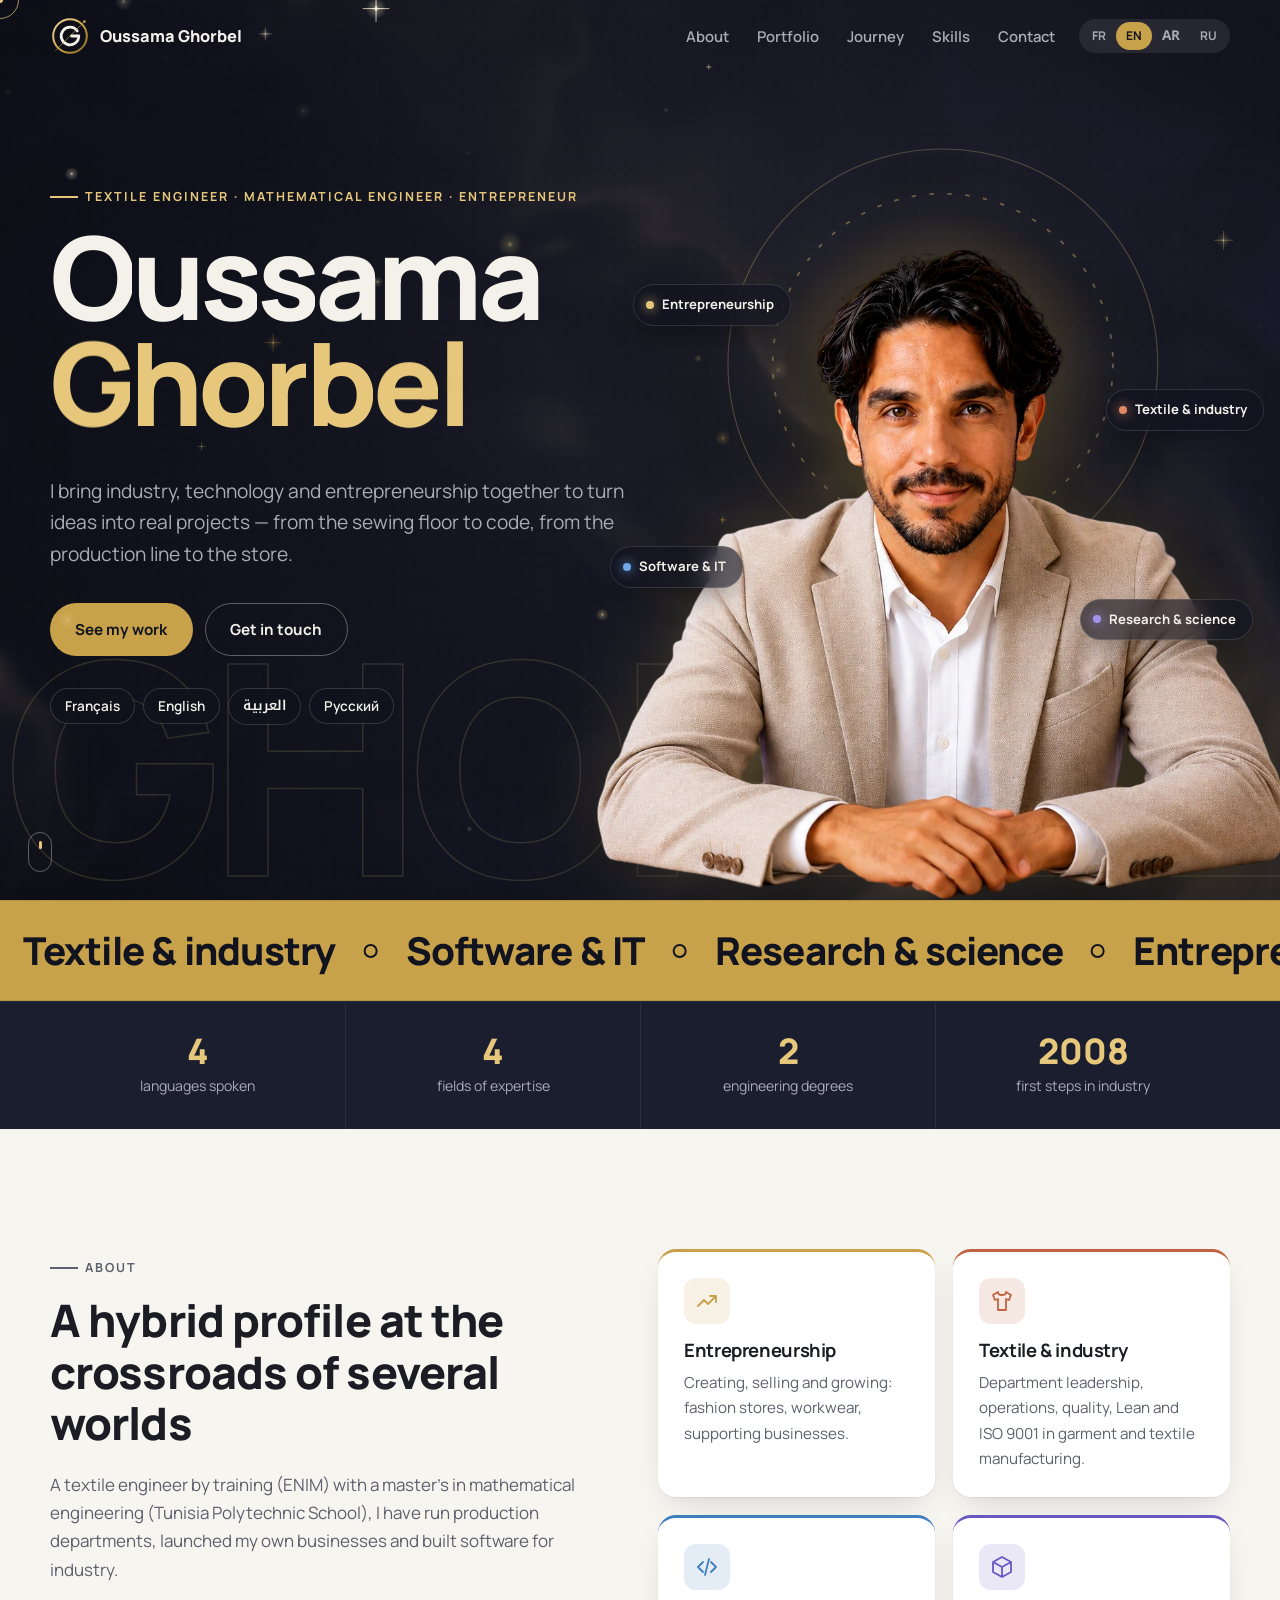
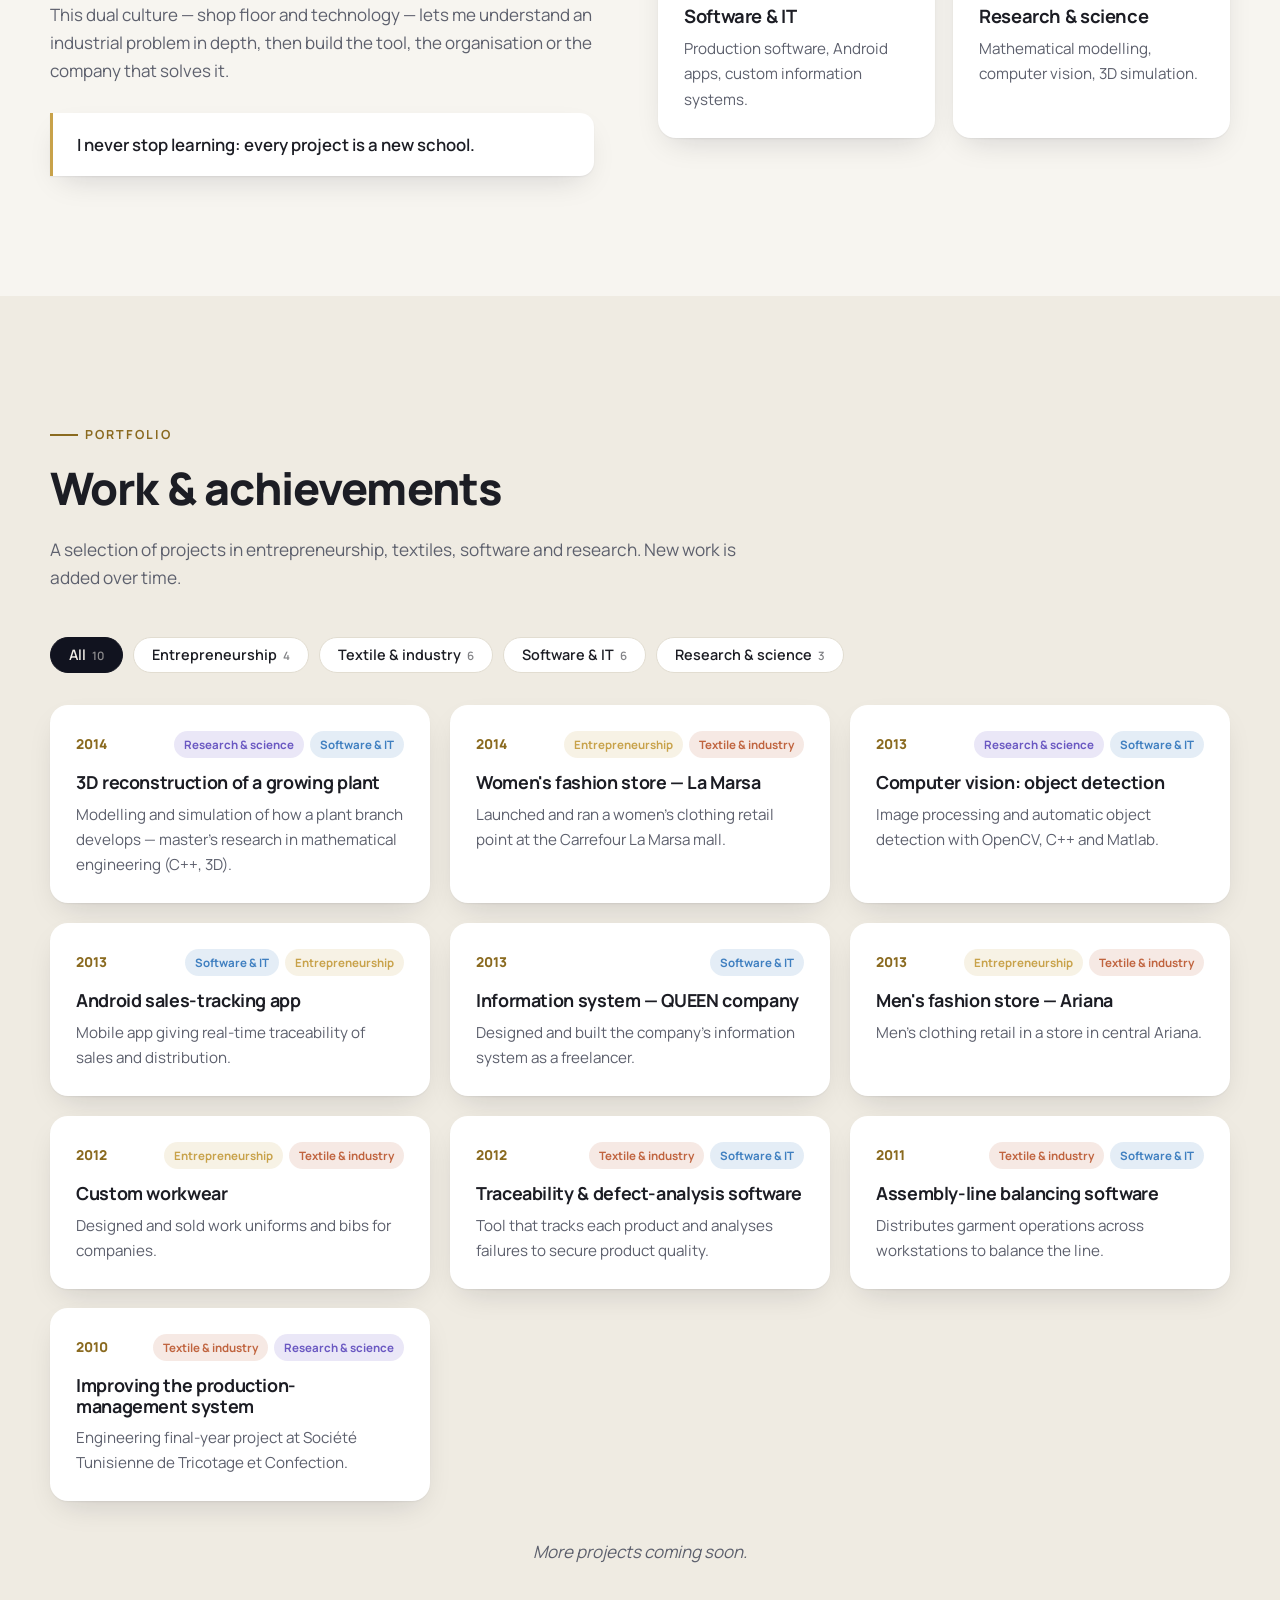
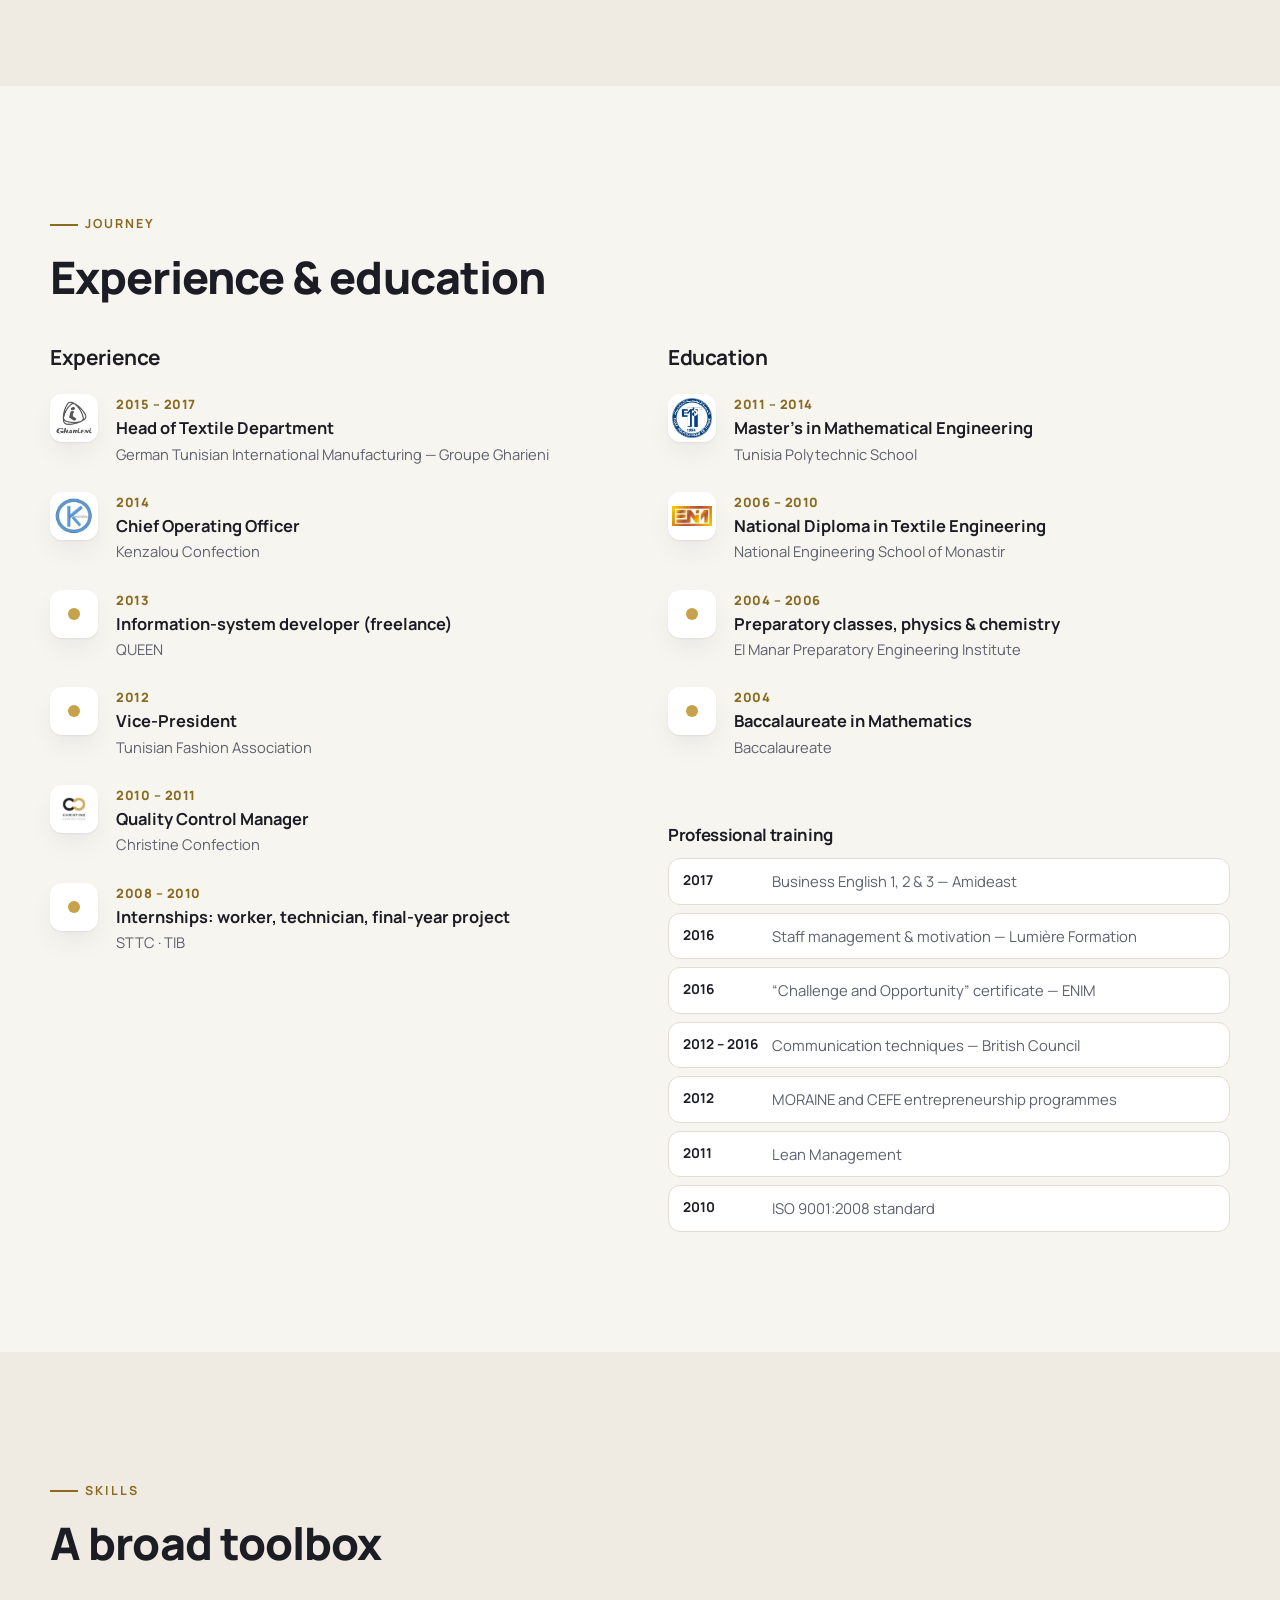
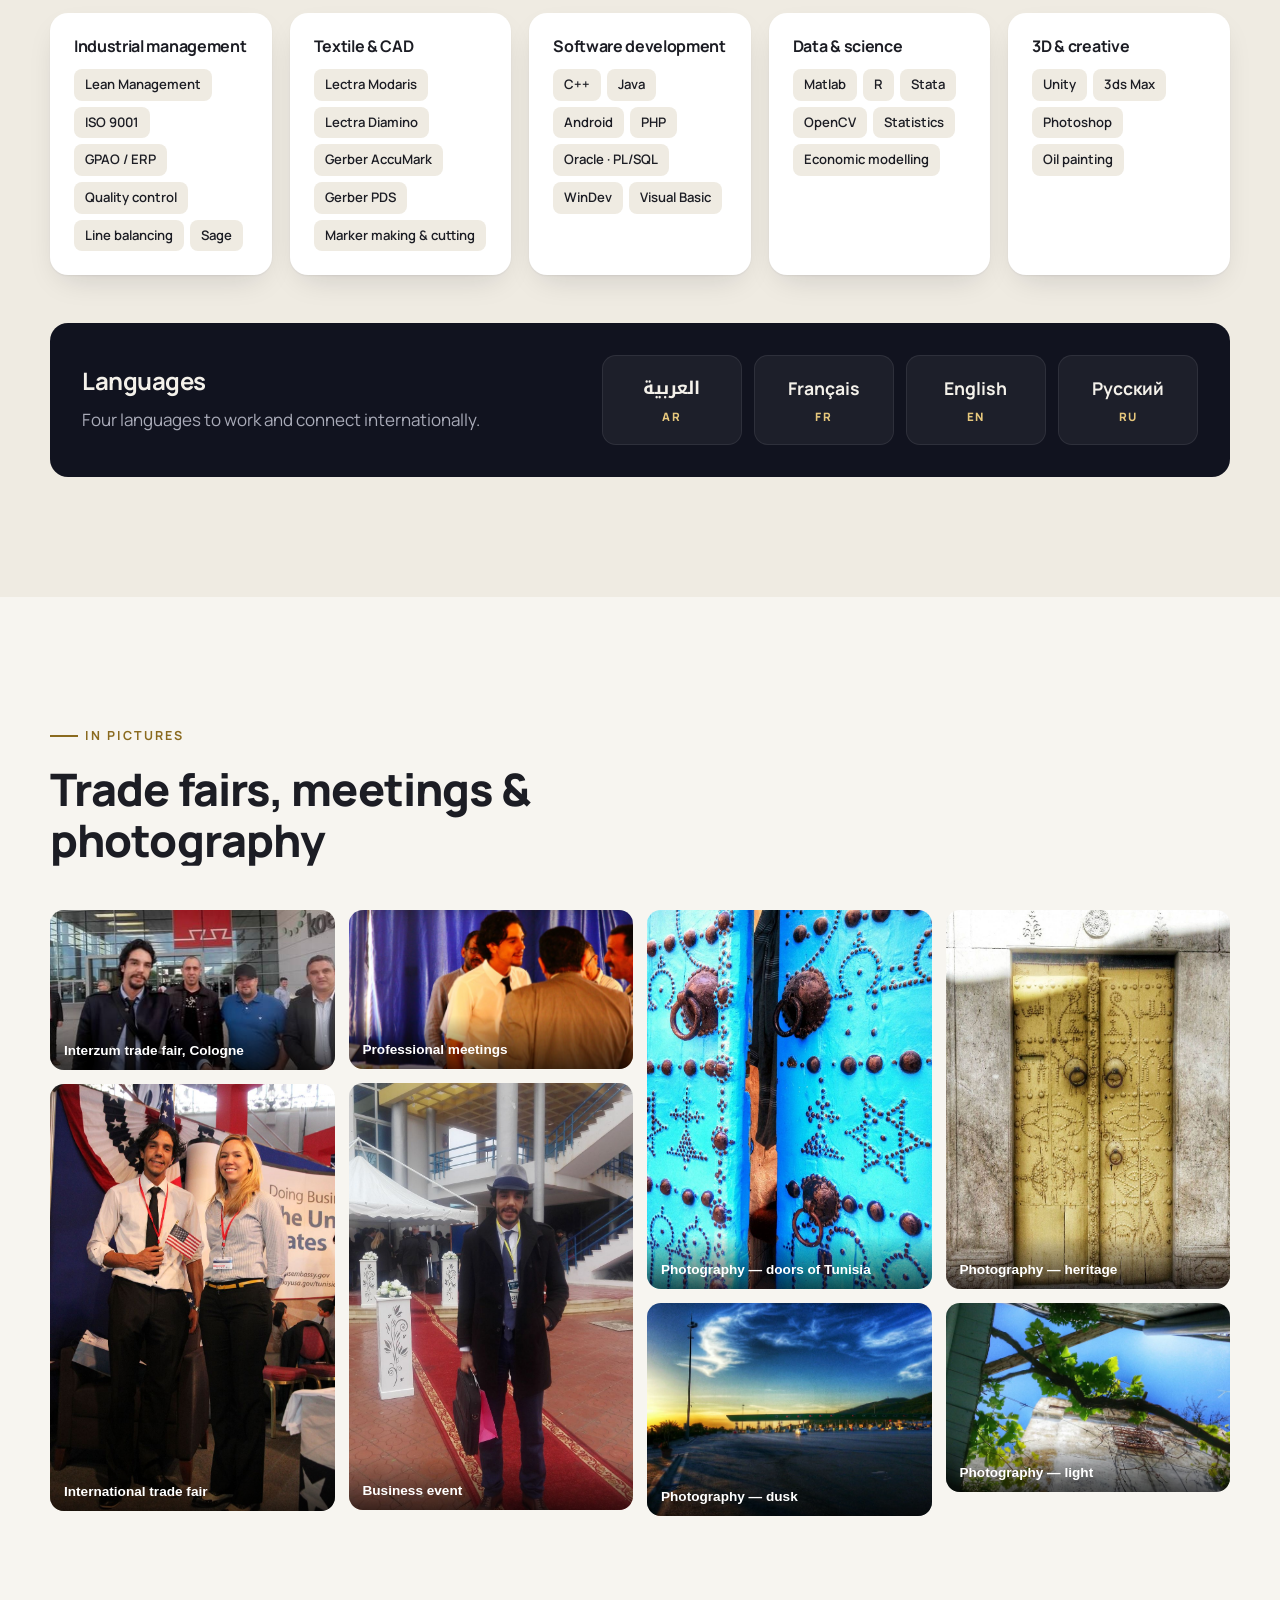
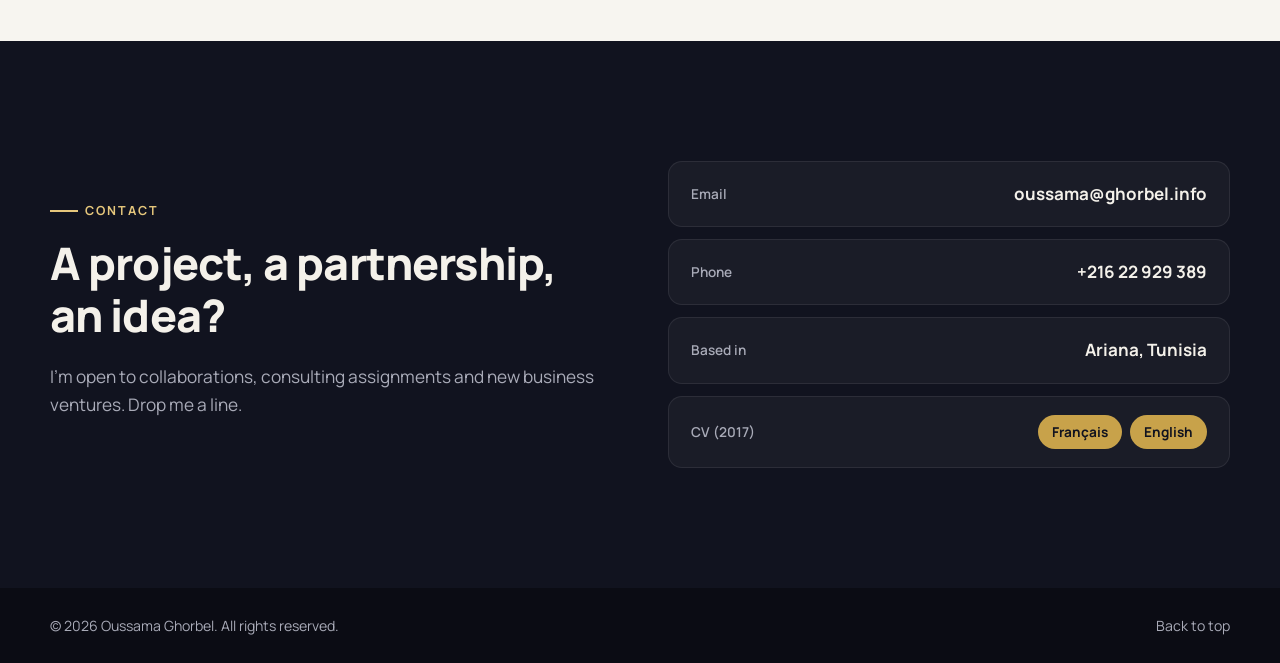
==== commit 82ddd653: "Nouvelle photo détourée et éclats en parallaxe - Nouveau portrait détouré par IA (BiRefNet), couleur" ====
--- a/index.html
+++ b/index.html
@@ -66,6 +66,8 @@
       <canvas class="hero__gl" id="gl" aria-hidden="true"></canvas>
       <div class="hero__grain" aria-hidden="true"></div>
       <div class="hero__bigword" aria-hidden="true"><span data-depth="0.25">GHORBEL</span></div>
+      <canvas class="hero__spark hero__spark--back" id="sparkBack" aria-hidden="true"></canvas>
+      <canvas class="hero__spark hero__spark--front" id="sparkFront" aria-hidden="true"></canvas>
       <div class="wrap hero__grid">
         <div class="hero__text">
           <p class="kicker hero__in" data-i18n="hero.kicker">Ingénieur textile · Ingénieur en mathématiques · Entrepreneur</p>
@@ -90,7 +92,10 @@
           <div class="hero__orbit" data-depth="0.5" aria-hidden="true">
             <svg viewBox="0 0 100 100"><circle cx="50" cy="50" r="48"/><circle cx="50" cy="50" r="38" class="dash"/></svg>
           </div>
-          <img class="hero__person" data-depth="0.8" src="assets/img/oussama-cutout.webp" alt="Portrait d'Oussama Ghorbel" width="760" height="1214" fetchpriority="high">
+          <div class="hero__figure" data-depth="0.7">
+            <img class="hero__person" src="assets/img/oussama-cutout.webp" alt="Portrait d'Oussama Ghorbel" width="1013" height="948" fetchpriority="high">
+            <span class="hero__sheen" aria-hidden="true"></span>
+          </div>
           <span class="chip chip--business" data-depth="1.4" data-domain-label="business"></span>
           <span class="chip chip--textile" data-depth="1.1" data-domain-label="textile"></span>
           <span class="chip chip--it" data-depth="1.6" data-domain-label="it"></span>
@@ -281,6 +286,7 @@
   <script src="assets/js/content.js" defer></script>
   <script src="assets/js/site.js" defer></script>
   <script src="assets/js/gl.js" defer></script>
+  <script src="assets/js/sparkles.js" defer></script>
   <script src="assets/js/motion.js" defer></script>
 </body>
 </html>
--- a/assets/css/site.css
+++ b/assets/css/site.css
@@ -150,8 +150,8 @@
   direction: ltr; text-align: center;
 }
 .hero__bigword span { display: inline-block; }
-.hero__grid { position: relative; display: grid; grid-template-columns: 1.1fr .9fr; gap: 32px; align-items: end; }
-.hero__text { padding-bottom: clamp(60px, 12vh, 140px); align-self: center; }
+.hero__grid { position: relative; display: grid; grid-template-columns: 1fr 1fr; gap: 32px; align-items: end; min-height: calc(100vh - 110px); min-height: calc(100svh - 110px); }
+.hero__text { padding-bottom: clamp(60px, 12vh, 140px); align-self: center; position: relative; z-index: 3; }
 .hero .kicker { color: var(--gold-2); }
 .hero__name {
   font-size: clamp(3.4rem, 9vw, 8rem); font-weight: 800; line-height: .92; letter-spacing: -.045em;
@@ -172,21 +172,34 @@
 }
 .hero__langs li[lang="ar"] { font-family: var(--font-ar); }
 
-.hero__stage { position: relative; height: min(88vh, 860px); display: flex; justify-content: center; align-items: flex-end; }
+.hero__spark { position: absolute; inset: 0; width: 100%; height: 100%; pointer-events: none; }
+.hero__spark--back { z-index: 0; }
+.hero__spark--front { z-index: 4; }
+.hero__grid { z-index: 1; }
+
+.hero__stage { position: relative; align-self: end; display: flex; justify-content: center; align-items: flex-end; min-height: 60vh; }
+.hero__figure { position: relative; z-index: 2; width: min(122%, 820px); margin-inline: -11%; line-height: 0; }
 .hero__person {
-  position: relative; z-index: 2; height: 100%; width: auto; max-width: none;
-  object-fit: contain; object-position: bottom;
-  -webkit-mask-image: linear-gradient(to bottom, #000 80%, transparent 100%);
-  mask-image: linear-gradient(to bottom, #000 80%, transparent 100%);
-  filter: drop-shadow(0 30px 60px rgba(0, 0, 0, .55));
-}
+  display: block; width: 100%; height: auto; max-width: none;
+  filter: drop-shadow(0 0 40px rgba(200, 162, 74, .22)) drop-shadow(0 30px 50px rgba(0, 0, 0, .5));
+}
+/* Reflet lumineux qui balaie la silhouette (masqué par le détourage). */
+.hero__sheen {
+  position: absolute; inset: 0; pointer-events: none; mix-blend-mode: screen;
+  -webkit-mask: url("../img/oussama-cutout.webp") center / 100% 100% no-repeat;
+  mask: url("../img/oussama-cutout.webp") center / 100% 100% no-repeat;
+  background: linear-gradient(105deg, transparent 38%, rgba(255, 222, 150, .22) 46%, rgba(255, 246, 225, .55) 50%, rgba(255, 222, 150, .22) 54%, transparent 62%);
+  background-size: 300% 100%; background-position: 150% 0;
+  animation: sheen 7s cubic-bezier(.6, 0, .2, 1) 3.2s infinite;
+}
+@keyframes sheen { 0% { background-position: 150% 0; } 28%, 100% { background-position: -50% 0; } }
 .hero__halo {
-  position: absolute; z-index: 1; width: 78%; aspect-ratio: 1; top: 4%; left: 50%; margin-left: -39%;
+  position: absolute; z-index: 1; width: 62%; aspect-ratio: 1; top: -6%; left: 50%; margin-left: -31%;
   border-radius: 50%;
-  background: radial-gradient(circle, rgba(230, 199, 124, .38) 0%, rgba(200, 162, 74, .12) 38%, transparent 68%);
-  filter: blur(6px);
-}
-.hero__orbit { position: absolute; z-index: 1; width: 92%; aspect-ratio: 1; top: -2%; left: 50%; margin-left: -46%; }
+  background: radial-gradient(circle, rgba(230, 199, 124, .42) 0%, rgba(200, 162, 74, .14) 40%, transparent 68%);
+  filter: blur(8px);
+}
+.hero__orbit { position: absolute; z-index: 1; width: 78%; aspect-ratio: 1; top: -16%; left: 50%; margin-left: -39%; }
 .hero__orbit svg { width: 100%; height: 100%; animation: spin 60s linear infinite; }
 .hero__orbit circle { fill: none; stroke: rgba(230, 199, 124, .28); stroke-width: .25; }
 .hero__orbit circle.dash { stroke-dasharray: 1 3; stroke: rgba(230, 199, 124, .4); stroke-width: .4; }
@@ -201,13 +214,13 @@
   box-shadow: 0 10px 30px -10px rgba(0, 0, 0, .6);
 }
 .chip::before { content: ""; width: 8px; height: 8px; border-radius: 50%; background: var(--c, var(--gold)); box-shadow: 0 0 12px var(--c, var(--gold)); }
-.chip--business { --c: var(--gold-2); top: 18%; left: -2%; }
-.chip--textile { --c: #e08a63; top: 40%; right: -4%; }
-.chip--it { --c: #6fa8e8; top: 62%; left: 2%; }
-.chip--research { --c: #a194ec; top: 76%; right: 4%; }
+.chip--business { --c: var(--gold-2); top: 6%; left: -4%; }
+.chip--textile { --c: #e08a63; top: 22%; right: -6%; }
+.chip--it { --c: #6fa8e8; top: 46%; left: -8%; }
+.chip--research { --c: #a194ec; top: 54%; right: -4%; }
 
 .hero__scroll {
-  position: absolute; left: 50%; bottom: 22px; z-index: 4; width: 24px; height: 40px; margin-left: -12px;
+  position: absolute; inset-inline-start: 28px; bottom: 28px; z-index: 4; width: 24px; height: 40px;
   border: 1.5px solid rgba(244, 241, 234, .35); border-radius: 14px;
 }
 .hero__scroll span { position: absolute; left: 50%; top: 8px; width: 3px; height: 8px; margin-left: -1.5px; border-radius: 2px; background: var(--gold-2); animation: scrolldot 1.8s ease-in-out infinite; }
@@ -400,9 +413,15 @@
 @media (max-width: 980px) {
   .hero__grid, .about, .journey, .contact__grid, .languages { grid-template-columns: 1fr; }
   .hero { padding-top: 84px; align-items: flex-start; }
-  .hero__grid { gap: 0; }
-  .hero__stage { order: -1; height: 54vh; height: 54svh; }
-  .hero__text { padding-bottom: 80px; margin-top: -40px; position: relative; z-index: 3; }
+  .hero__grid { gap: 0; min-height: 0; }
+  .hero__scroll { display: none; }
+  .hero__stage { order: -1; min-height: 0; padding-top: 12px; }
+  .hero__figure { width: min(100%, 520px); margin-inline: 0; }
+  .hero__text { padding: 28px 0 80px; position: relative; z-index: 3; }
+  .hero__person {
+    -webkit-mask-image: linear-gradient(to bottom, #000 82%, transparent 100%);
+    mask-image: linear-gradient(to bottom, #000 82%, transparent 100%);
+  }
   .hero__bigword { inset: 30vh 0 auto 0; }
   .about { gap: 40px; }
 }
@@ -428,6 +447,5 @@
   .languages { padding: 24px; }
   .languages__list { grid-template-columns: 1fr 1fr; }
   .contact__list li { padding: 16px; }
-  .chip { font-size: .72rem; padding: 7px 12px 7px 10px; }
-  .chip--business { left: 0; } .chip--textile { right: 0; } .chip--it { left: 0; } .chip--research { right: 0; }
-}
+  .chip { display: none; }
+}
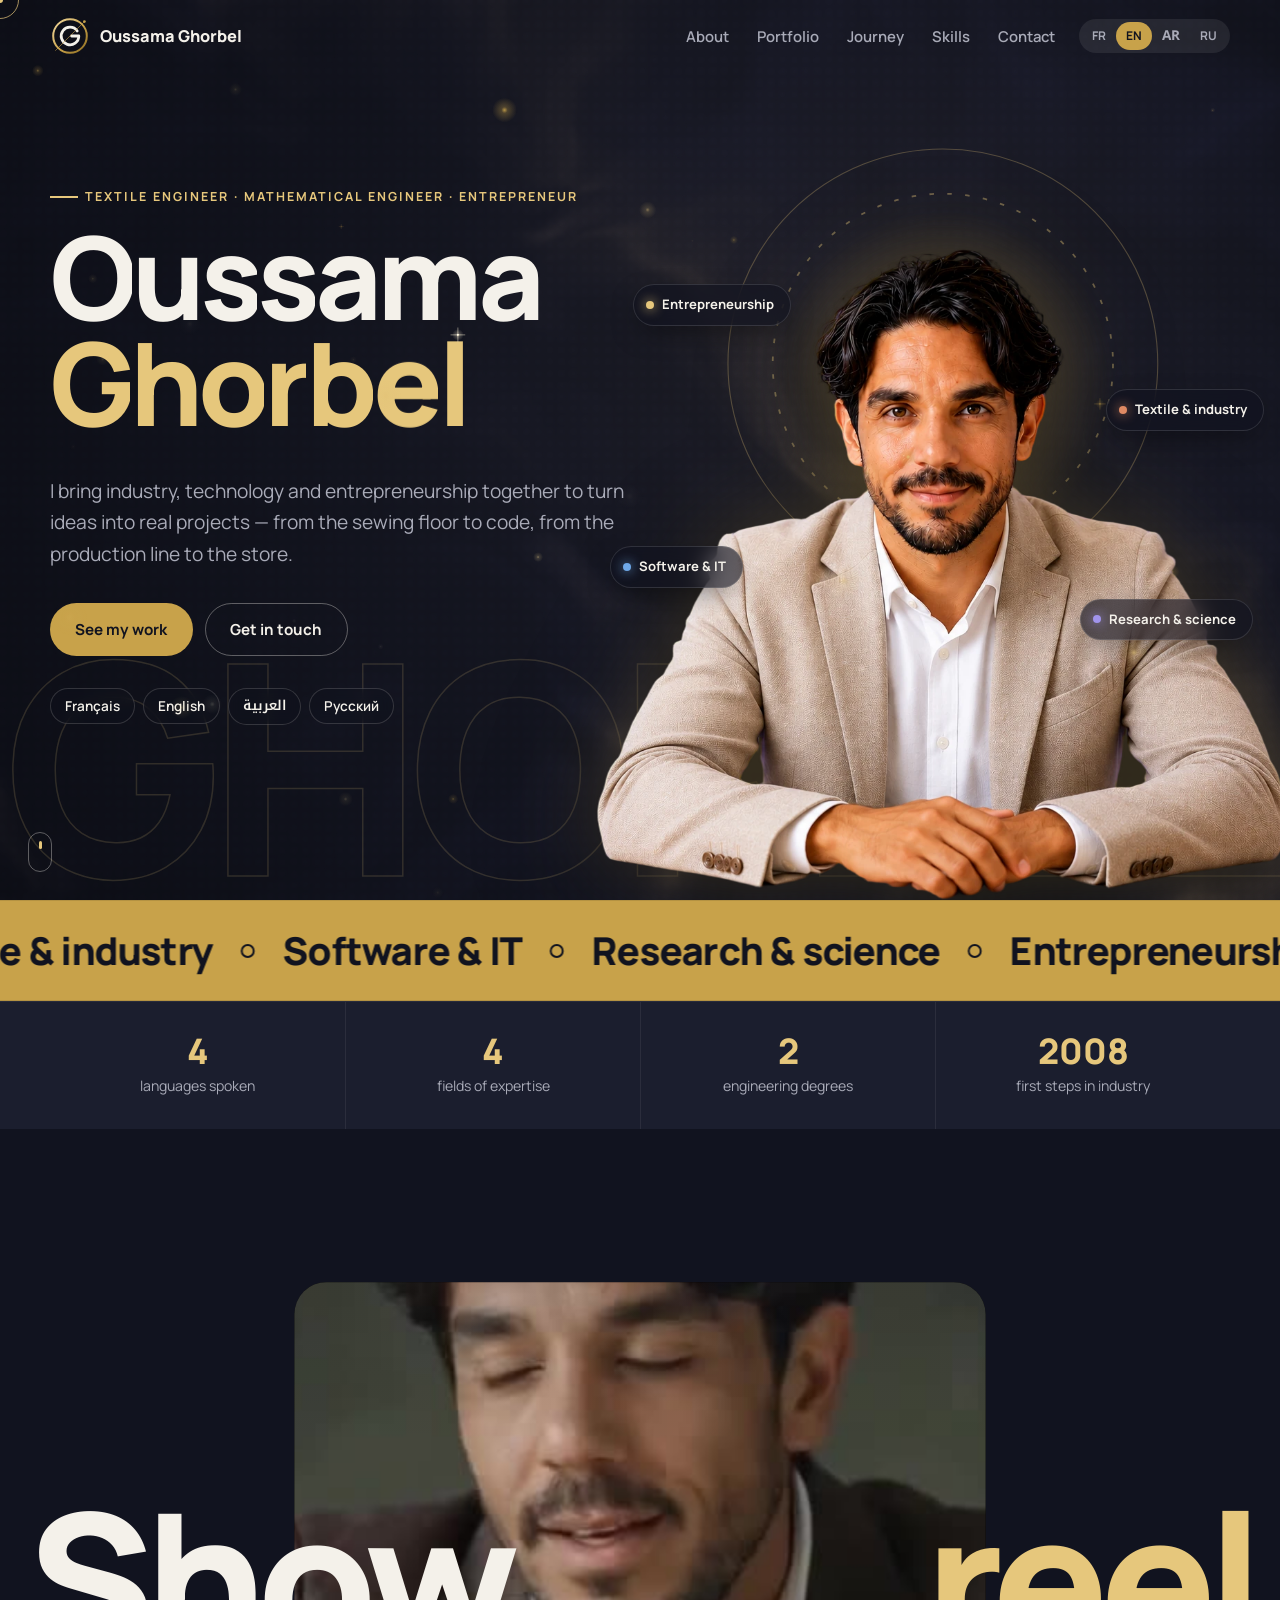
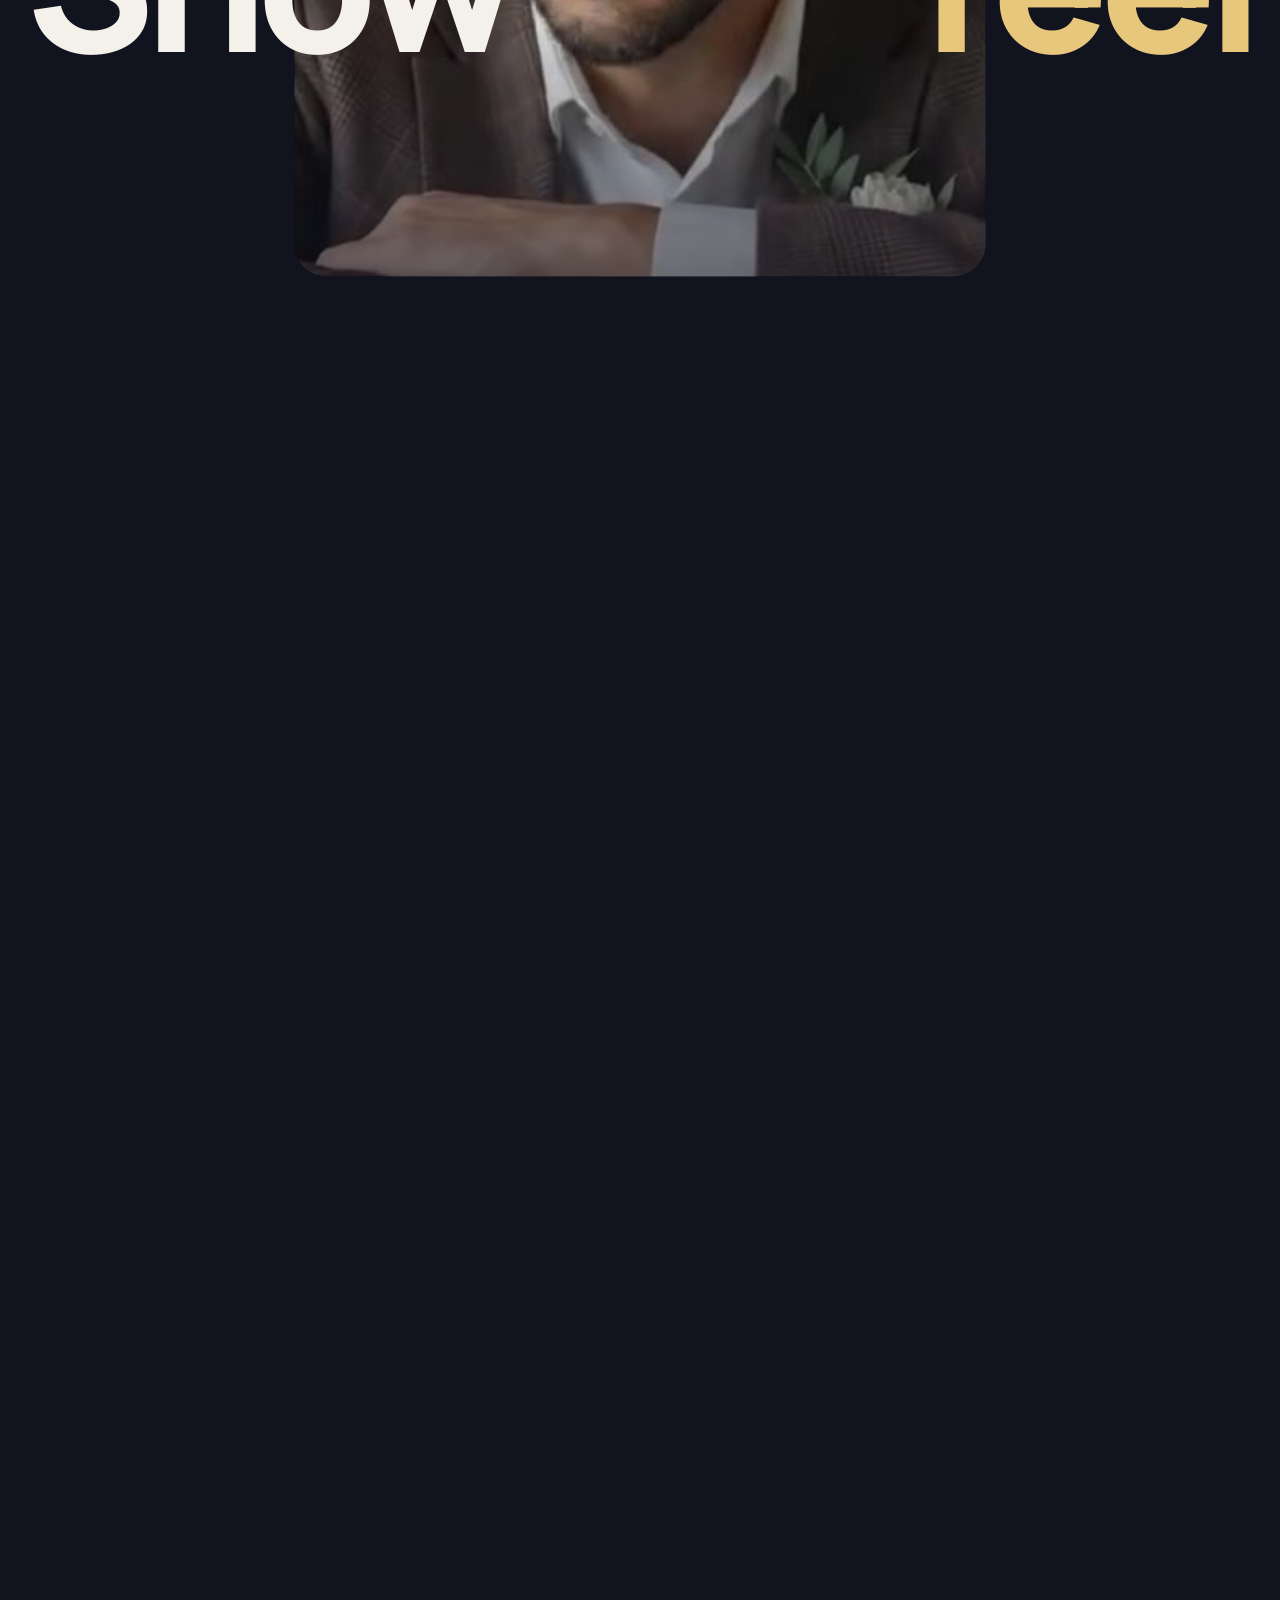
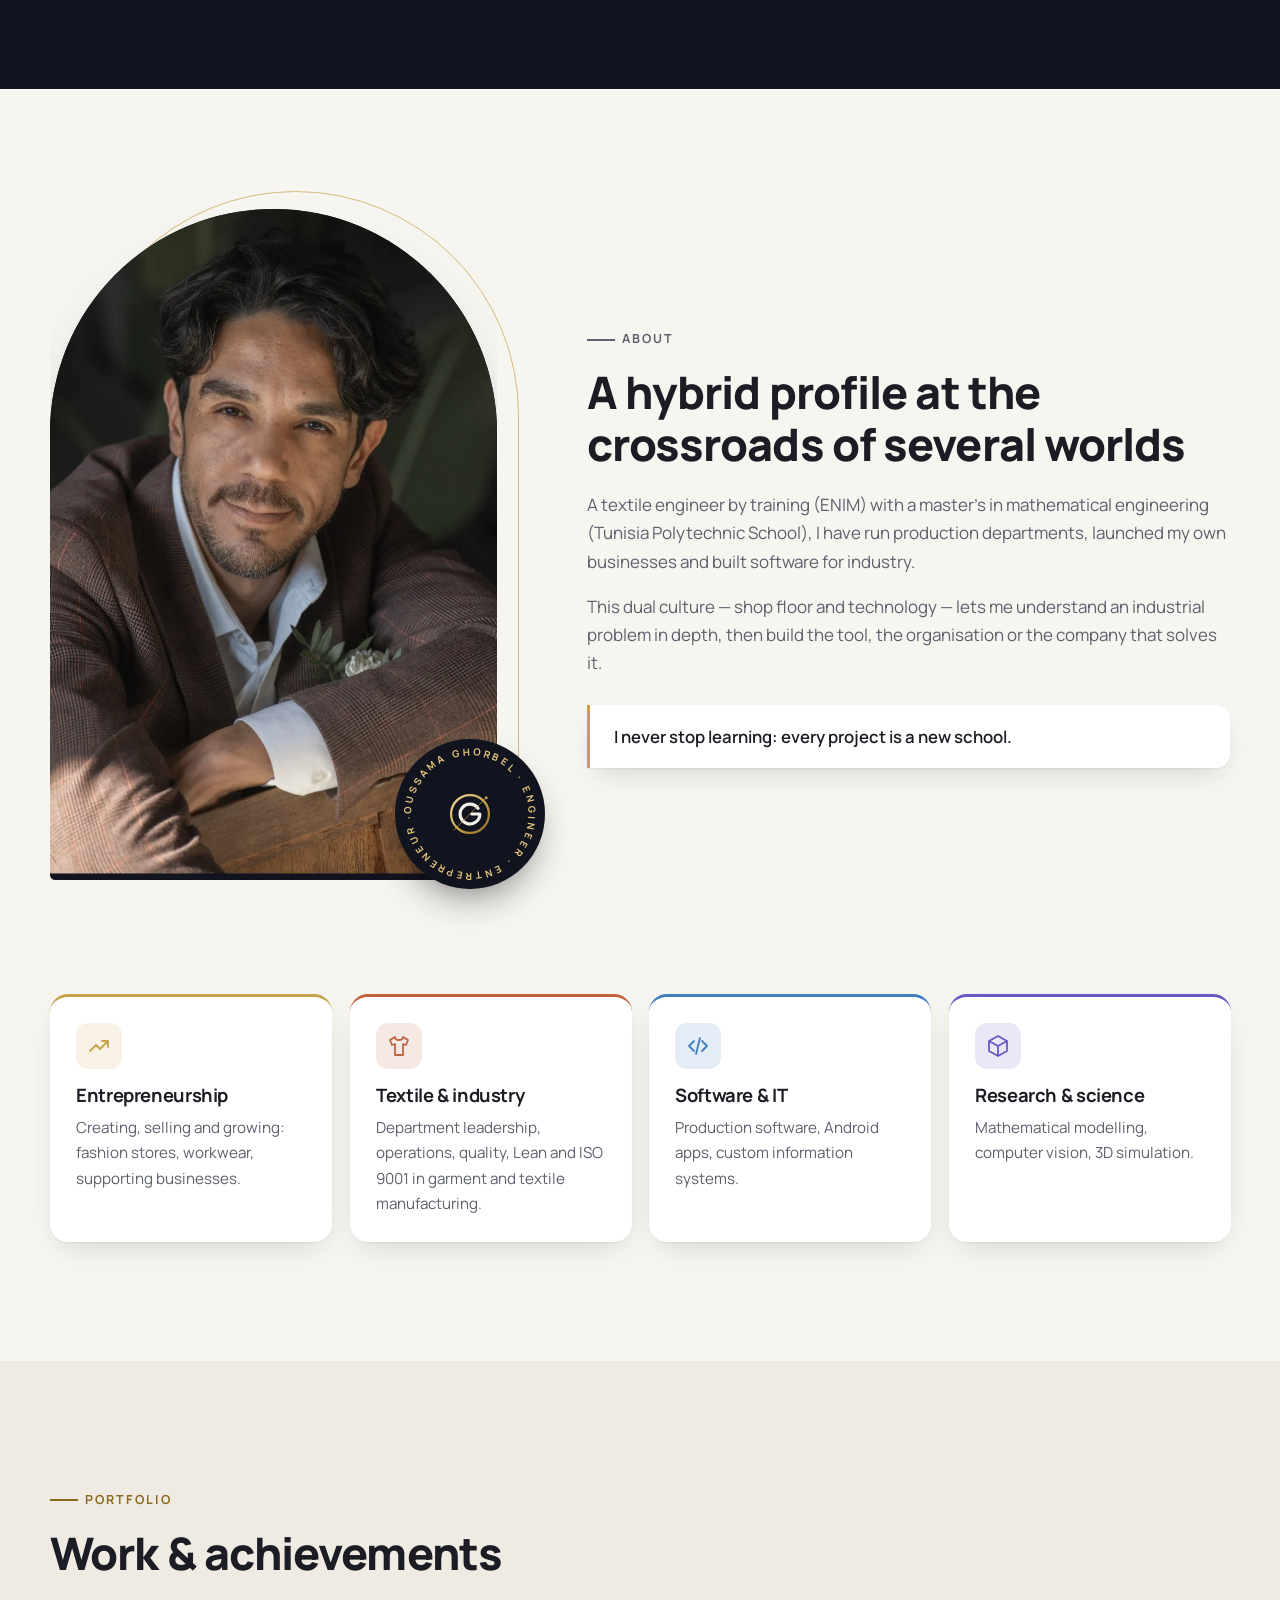
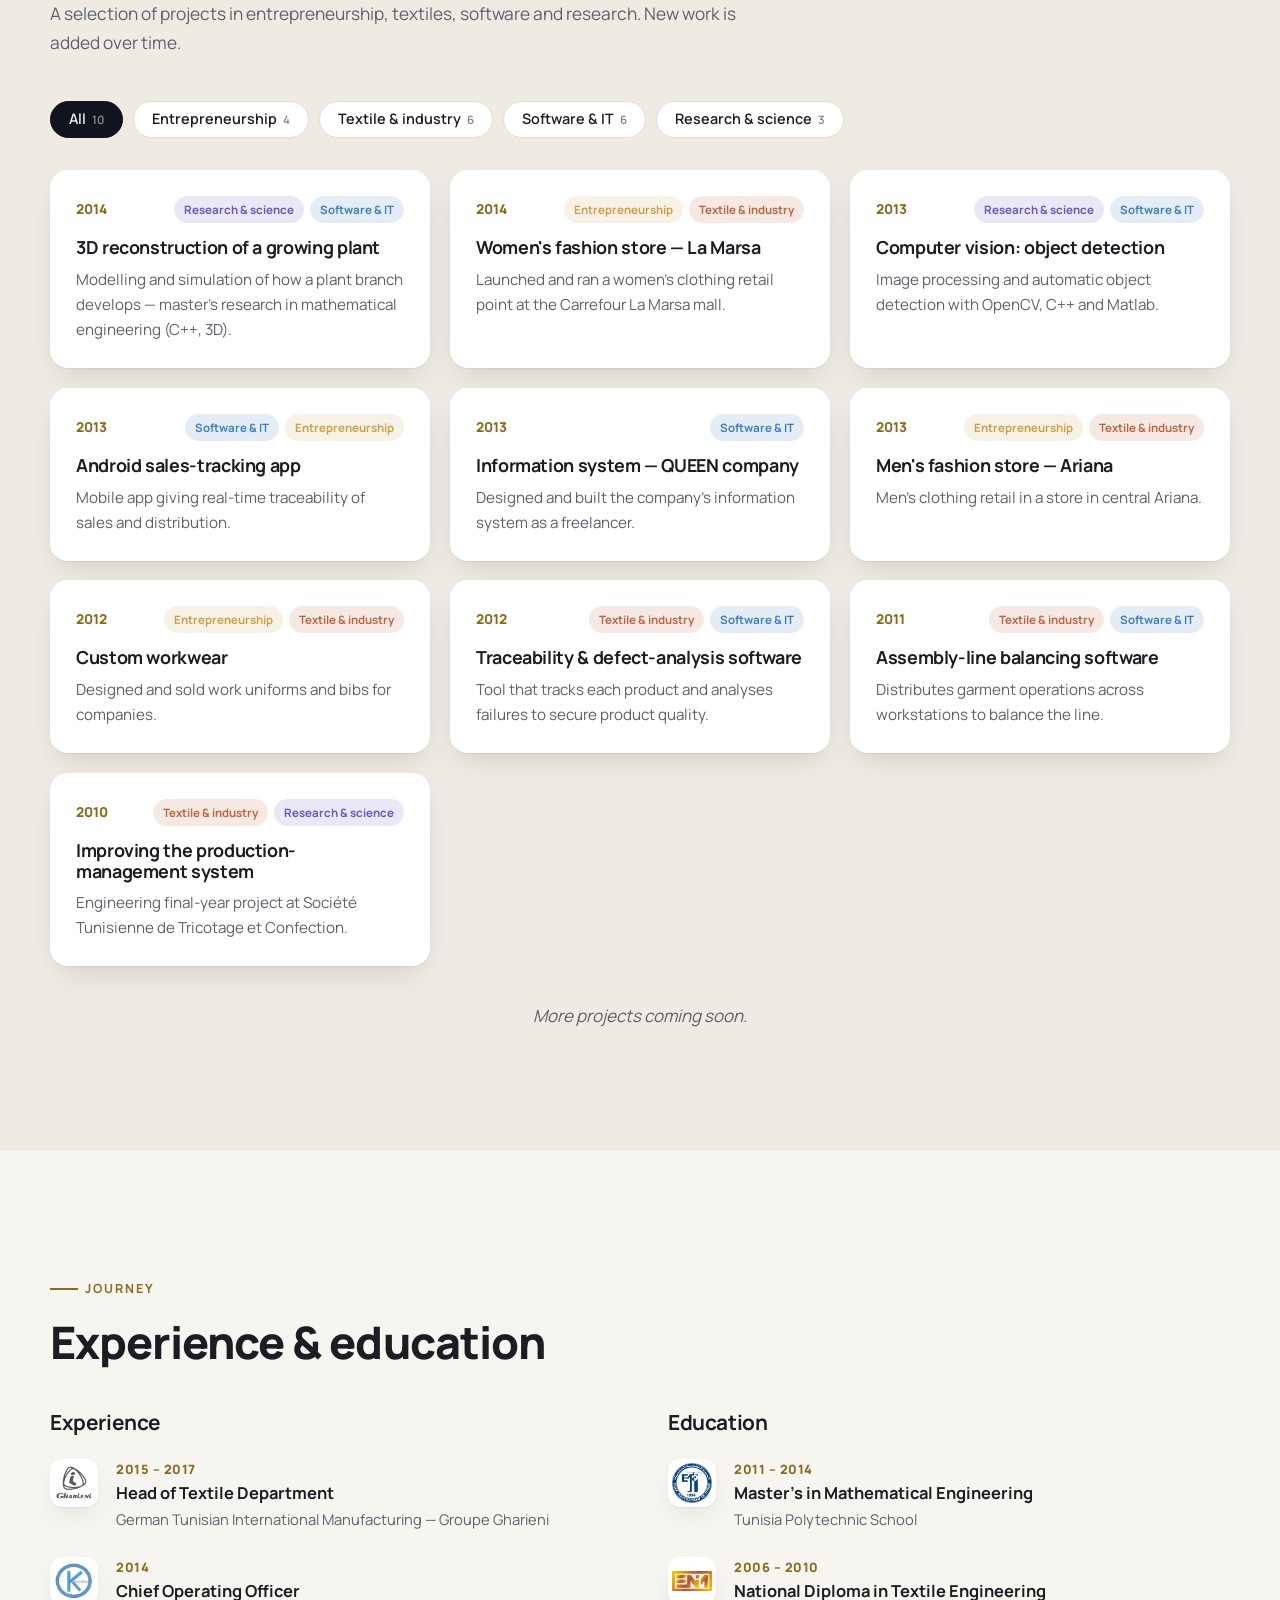
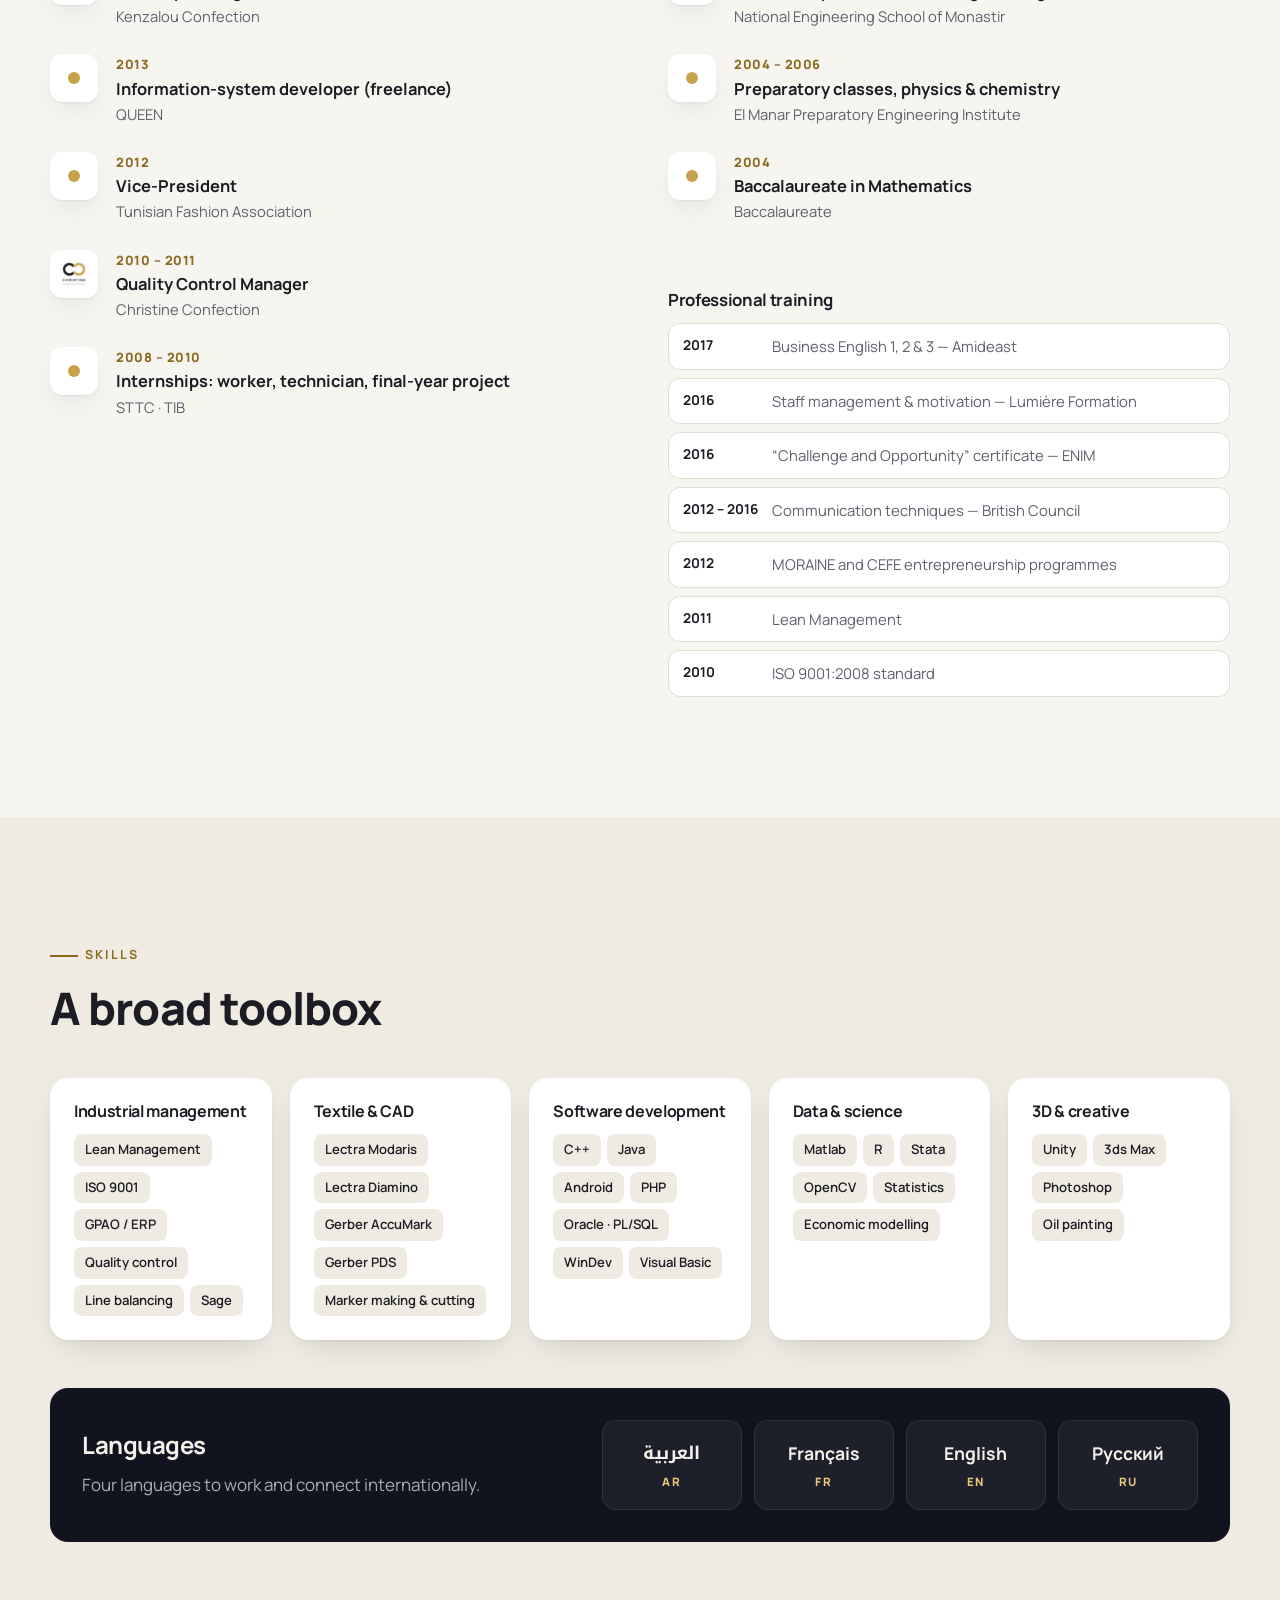
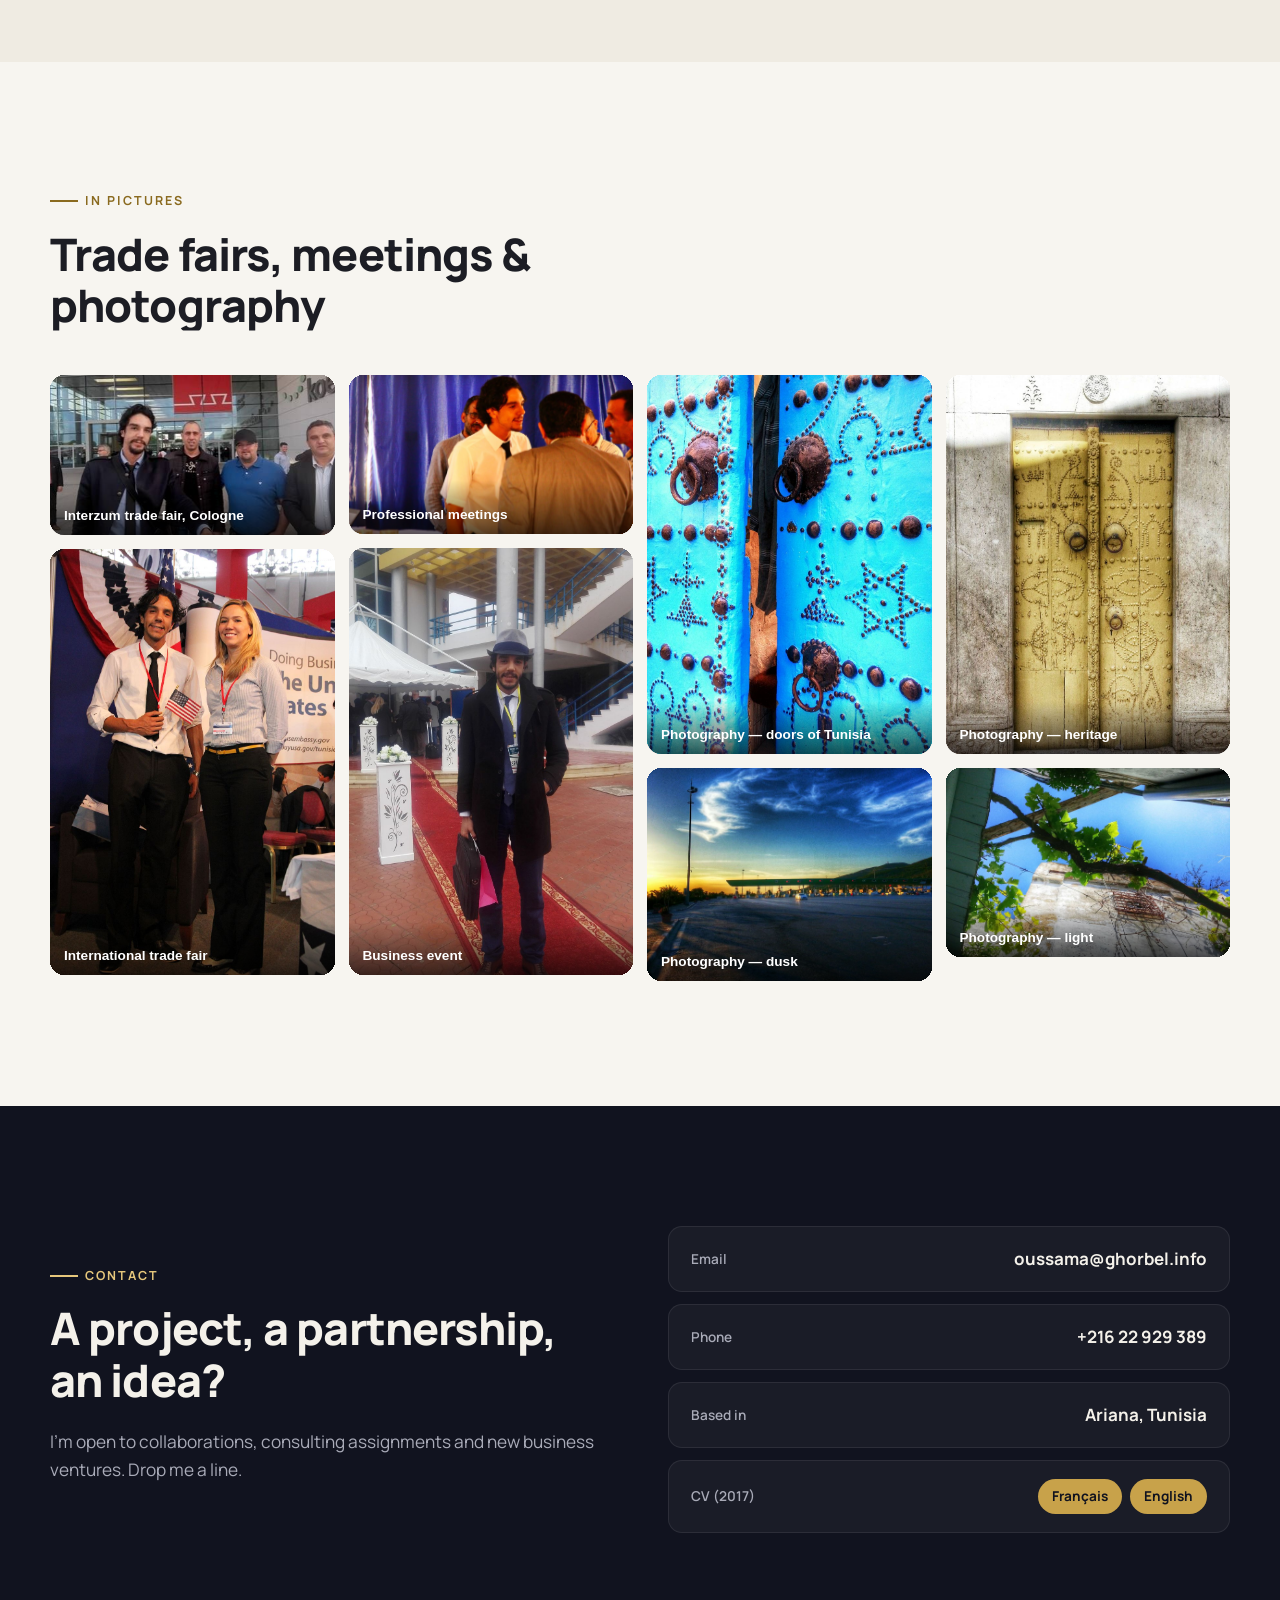
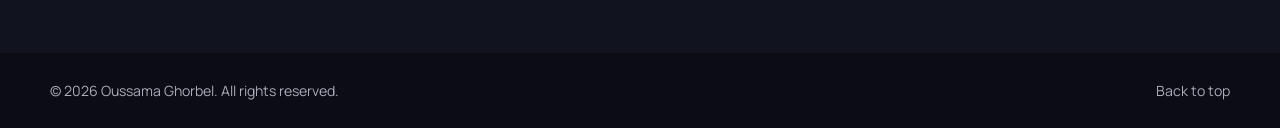
==== commit d1c637f6: "Showreel vidéo en scroll et portrait 2026 en parallaxe - Section showreel : la vidéo s'ouvre en plei" ====
--- a/index.html
+++ b/index.html
@@ -120,9 +120,54 @@
       </div>
     </section>
 
+    <!-- SHOWREEL -->
+    <section class="showreel" id="showreel" aria-labelledby="showreelTitle">
+      <div class="showreel__pin">
+        <div class="showreel__words" aria-hidden="true">
+          <span class="showreel__word showreel__word--a">Show</span>
+          <span class="showreel__word showreel__word--b">reel</span>
+        </div>
+        <div class="showreel__frame">
+          <video class="showreel__video" id="showreelVideo" muted loop playsinline preload="none"
+                 poster="assets/video/showreel-poster.jpg"
+                 data-src="assets/video/showreel.mp4" data-src-mobile="assets/video/showreel-mobile.mp4"
+                 aria-label="Showreel vidéo d'Oussama Ghorbel"></video>
+          <div class="showreel__shade" aria-hidden="true"></div>
+        </div>
+        <div class="showreel__caption">
+          <p class="kicker" data-i18n="showreel.kicker">En mouvement</p>
+          <h2 id="showreelTitle" data-i18n="showreel.title">Rencontrer, convaincre, construire.</h2>
+        </div>
+        <div class="showreel__controls">
+          <button type="button" class="showreel__btn magnetic" id="showreelPlay" aria-pressed="false">
+            <svg viewBox="0 0 24 24" aria-hidden="true"><path class="i-play" d="M8 5l11 7-11 7z"/><path class="i-pause" d="M7 5h4v14H7zM13 5h4v14h-4z"/></svg>
+            <span data-i18n="showreel.pause">Pause</span>
+          </button>
+          <button type="button" class="showreel__btn magnetic" id="showreelSound" aria-pressed="false">
+            <svg viewBox="0 0 24 24" aria-hidden="true"><path d="M4 9h4l5-4v14l-5-4H4z"/><path class="i-wave" d="M16 8.5a5 5 0 010 7M18.5 6a8.5 8.5 0 010 12"/><path class="i-mute" d="M16 9l5 6M21 9l-5 6"/></svg>
+            <span data-i18n="showreel.sound">Activer le son</span>
+          </button>
+        </div>
+      </div>
+    </section>
+
     <!-- ABOUT -->
     <section class="section" id="about">
       <div class="wrap about">
+        <figure class="about__portrait">
+          <div class="about__frame" aria-hidden="true"></div>
+          <div class="about__mask">
+            <picture>
+              <source srcset="assets/img/oussama-portrait.webp" type="image/webp">
+              <img class="about__img" src="assets/img/oussama-portrait.jpg" alt="Oussama Ghorbel" width="853" height="1280" loading="lazy">
+            </picture>
+          </div>
+          <div class="about__badge" aria-hidden="true"><svg viewBox="0 0 200 200">
+            <defs><path id="badgeCircle" d="M100 100 m-78 0 a78 78 0 1 1 156 0 a78 78 0 1 1 -156 0"/></defs>
+            <text><textPath href="#badgeCircle" textLength="486" lengthAdjust="spacing">OUSSAMA GHORBEL · ENGINEER · ENTREPRENEUR ·</textPath></text>
+            <image href="assets/img/logo.svg" x="70" y="70" width="60" height="60"/>
+          </svg></div>
+        </figure>
         <div class="about__text reveal">
           <p class="kicker" data-i18n="about.kicker">À propos</p>
           <h2 data-i18n="about.title">Un profil hybride, au croisement de plusieurs mondes</h2>
@@ -287,6 +332,7 @@
   <script src="assets/js/site.js" defer></script>
   <script src="assets/js/gl.js" defer></script>
   <script src="assets/js/sparkles.js" defer></script>
+  <script src="assets/js/showreel.js" defer></script>
   <script src="assets/js/motion.js" defer></script>
 </body>
 </html>
--- a/assets/css/site.css
+++ b/assets/css/site.css
@@ -249,7 +249,70 @@
 .section__lead { color: var(--muted); font-size: 1.08rem; }
 
 /* ---------- About ---------- */
-.about { display: grid; grid-template-columns: 1fr 1.05fr; gap: 64px; align-items: start; }
+.about { display: grid; grid-template-columns: .82fr 1.18fr; gap: clamp(40px, 7vw, 110px); align-items: center; }
+.about .domains { grid-column: 1 / -1; grid-template-columns: repeat(4, 1fr); margin-top: 24px; }
+
+/* Portrait : masque en arche, image en parallaxe, cadre décalé, badge tournant */
+.about__portrait { position: relative; margin: 0; }
+.about__mask {
+  position: relative; z-index: 1; overflow: hidden; aspect-ratio: 853 / 1280;
+  border-radius: 999px 999px 24px 24px; background: var(--ink);
+  box-shadow: 0 40px 80px -40px rgba(17, 19, 31, .6);
+}
+.about__mask picture, .about__img { display: block; width: 100%; height: 100%; }
+.about__img { object-fit: cover; transform: scale(1.12); will-change: transform; }
+.about__frame {
+  position: absolute; inset: 22px -22px -22px 22px; border-radius: 999px 999px 24px 24px;
+  border: 1.5px solid var(--gold); opacity: .7;
+}
+html[dir="rtl"] .about__frame { inset: 22px 22px -22px -22px; }
+.about__badge {
+  position: absolute; z-index: 2; width: clamp(110px, 12vw, 150px); bottom: 12%; inset-inline-end: -48px;
+  border-radius: 50%; background: var(--ink); box-shadow: 0 18px 40px -16px rgba(0, 0, 0, .6);
+}
+.about__badge svg { display: block; width: 100%; height: auto; animation: spin 22s linear infinite; }
+.about__badge text { font: 700 13px/1 var(--font); fill: var(--gold-2); }
+
+/* ---------- Showreel ---------- */
+.showreel { position: relative; background: var(--ink); color: var(--on-dark); }
+.showreel__pin { position: relative; height: 100vh; height: 100svh; overflow: hidden; display: grid; place-items: center; }
+.showreel__frame { position: absolute; inset: 0; overflow: hidden; background: #000; }
+.showreel__video { width: 100%; height: 100%; object-fit: cover; display: block; }
+.showreel__shade { position: absolute; inset: 0; pointer-events: none; background: linear-gradient(180deg, rgba(17, 19, 31, .2) 0%, transparent 35%, transparent 55%, rgba(17, 19, 31, .85) 100%); }
+.showreel__words {
+  position: absolute; inset: 0; z-index: 3; pointer-events: none; direction: ltr;
+  display: flex; justify-content: space-between; align-items: center; padding: 0 2vw;
+}
+.showreel__word {
+  font-size: clamp(4rem, 15vw, 15rem); font-weight: 800; letter-spacing: -.05em; line-height: 1;
+  color: var(--on-dark); mix-blend-mode: difference;
+}
+.showreel__word--b { color: var(--gold-2); mix-blend-mode: normal; }
+.showreel__caption { position: absolute; z-index: 2; inset-inline-start: clamp(20px, 5vw, 72px); bottom: clamp(28px, 7vh, 72px); max-width: 620px; }
+.showreel__caption .kicker { color: var(--gold-2); }
+.showreel__caption h2 { font-size: clamp(2rem, 4.6vw, 4rem); margin: 0; }
+.showreel__controls { position: absolute; z-index: 2; inset-inline-end: clamp(20px, 5vw, 72px); bottom: clamp(28px, 7vh, 72px); display: flex; gap: 10px; }
+.showreel__btn {
+  display: inline-flex; align-items: center; gap: 8px; cursor: pointer;
+  padding: 10px 16px; border-radius: 999px; font: 700 .82rem/1 var(--font);
+  background: rgba(17, 19, 31, .55); color: var(--on-dark); border: 1px solid rgba(255, 255, 255, .18);
+  backdrop-filter: blur(10px); -webkit-backdrop-filter: blur(10px);
+}
+html[lang="ar"] .showreel__btn { font-family: var(--font-ar); }
+.showreel__btn:hover { border-color: var(--gold-2); }
+.showreel__btn svg { width: 16px; height: 16px; fill: currentColor; stroke: currentColor; stroke-width: 0; }
+.showreel__btn .i-wave, .showreel__btn .i-mute { fill: none; stroke-width: 2; stroke-linecap: round; }
+#showreelPlay .i-play { display: none; }
+#showreelPlay[aria-pressed="true"] .i-play { display: inline; }
+#showreelPlay[aria-pressed="true"] .i-pause { display: none; }
+#showreelSound .i-wave { display: none; }
+#showreelSound[aria-pressed="true"] .i-wave { display: inline; }
+#showreelSound[aria-pressed="true"] .i-mute { display: none; }
+
+/* Sans animation : la vidéo s'affiche simplement dans un cadre. */
+.no-motion .showreel { padding: clamp(60px, 8vw, 100px) 0; }
+.no-motion .showreel__pin { height: auto; width: min(var(--wrap), 100% - 32px); margin-inline: auto; aspect-ratio: 16 / 9; border-radius: var(--radius); }
+.no-motion .showreel__words { display: none; }
 .about__text p { color: var(--muted); }
 .about blockquote {
   margin: 28px 0 0; padding: 18px 24px; border-inline-start: 3px solid var(--gold);
@@ -424,6 +487,8 @@
   }
   .hero__bigword { inset: 30vh 0 auto 0; }
   .about { gap: 40px; }
+  .about__portrait { width: min(78%, 420px); margin-inline: auto; }
+  .about .domains { grid-template-columns: 1fr 1fr; }
 }
 @media (max-width: 860px) {
   .burger { display: block; }
@@ -442,7 +507,13 @@
   .stats__grid { grid-template-columns: 1fr 1fr; }
   .stat:nth-child(3) { border-inline-start: 0; }
   .stat:nth-child(n+3) { border-top: 1px solid rgba(255, 255, 255, .07); }
-  .domains { grid-template-columns: 1fr; }
+  .domains, .about .domains { grid-template-columns: 1fr; }
+  .about__badge { inset-inline-end: -24px; }
+  .showreel__frame { inset: 14vh 0 auto 0; height: 52vh; }
+  .showreel__shade { background: linear-gradient(180deg, transparent 60%, rgba(17, 19, 31, .6) 100%); }
+  .showreel__caption { inset-inline-end: 20px; top: calc(66vh + 22px); bottom: auto; }
+  .showreel__caption h2 { font-size: 1.7rem; }
+  .showreel__controls { inset-inline-start: 20px; inset-inline-end: auto; bottom: 5vh; }
   .projects { grid-template-columns: 1fr; }
   .languages { padding: 24px; }
   .languages__list { grid-template-columns: 1fr 1fr; }
--- a/assets/css/motion.css
+++ b/assets/css/motion.css
@@ -69,5 +69,5 @@
 .lenis.lenis-stopped { overflow: hidden; }
 
 @media (prefers-reduced-motion: reduce) {
-  .hero__grain, .hero__orbit svg, .hero__scroll span { animation: none; }
+  .hero__grain, .hero__orbit svg, .hero__scroll span, .about__badge svg, .hero__sheen { animation: none; }
 }
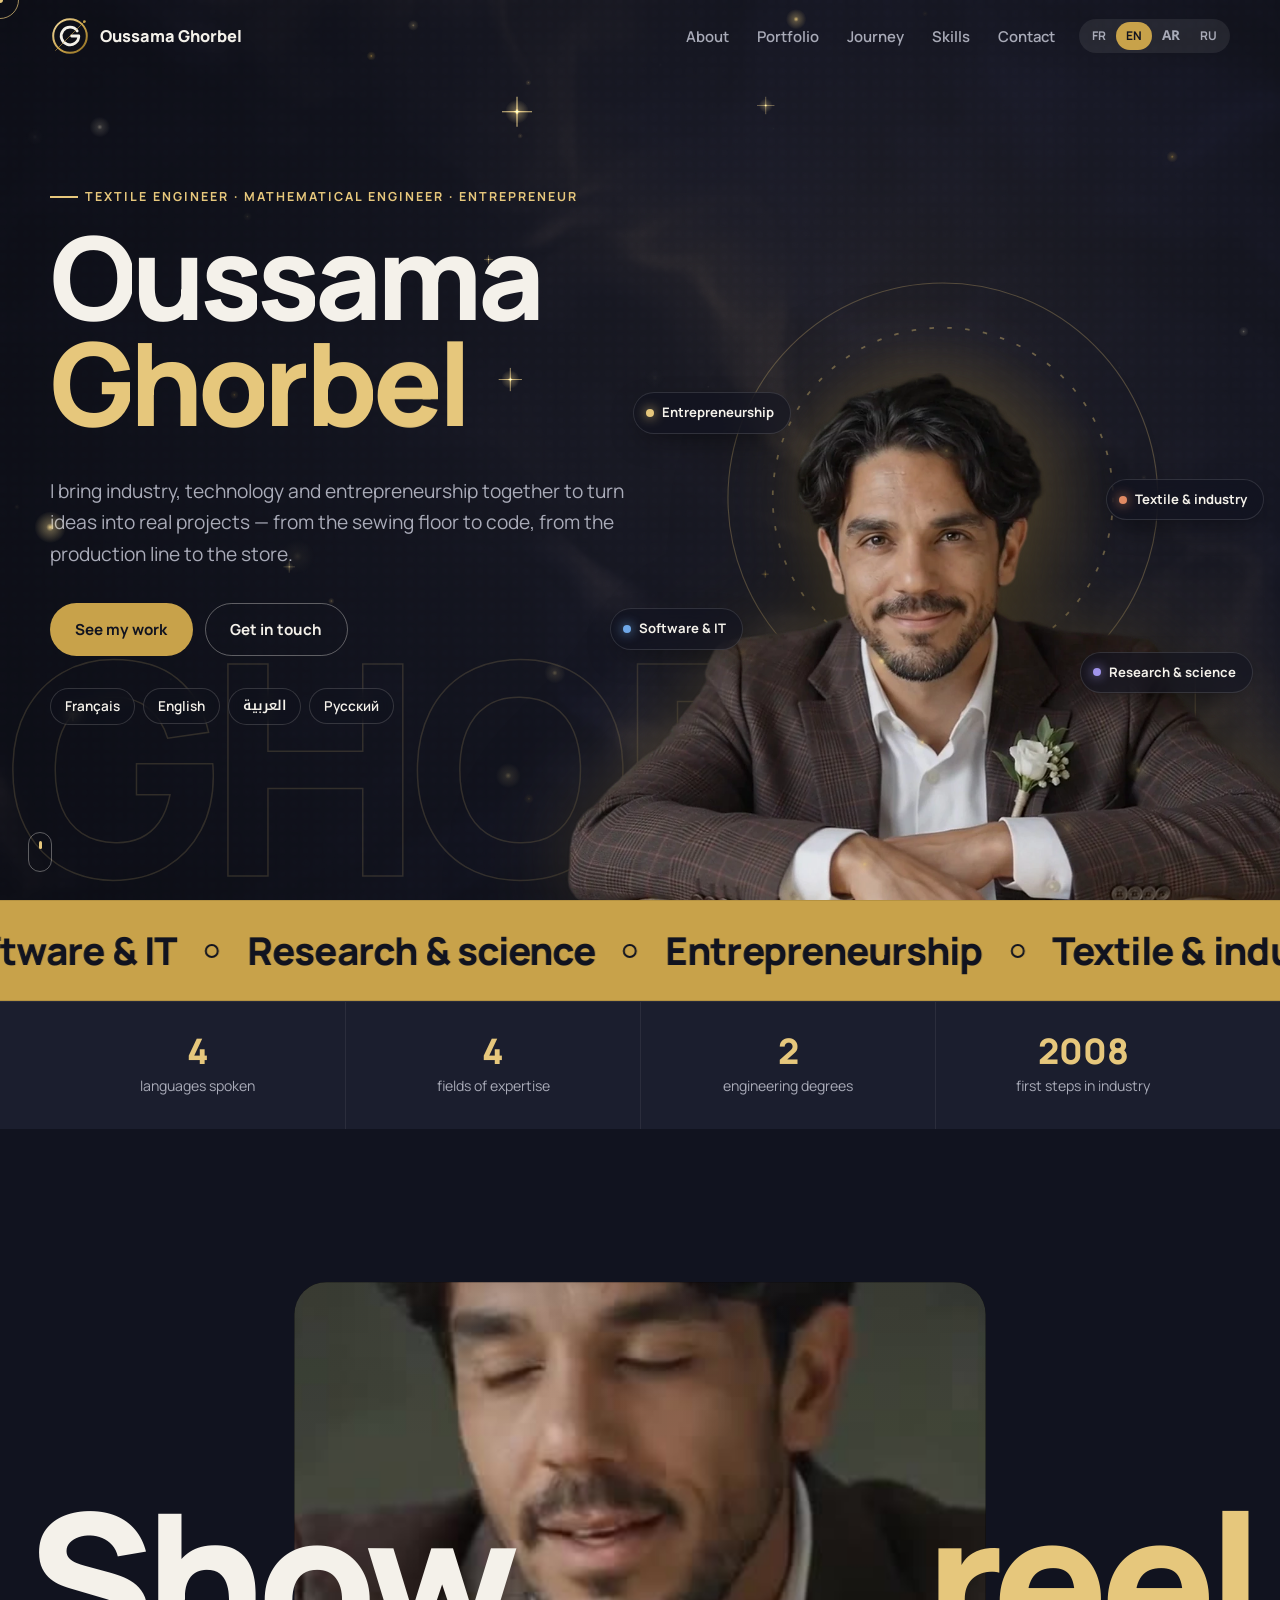
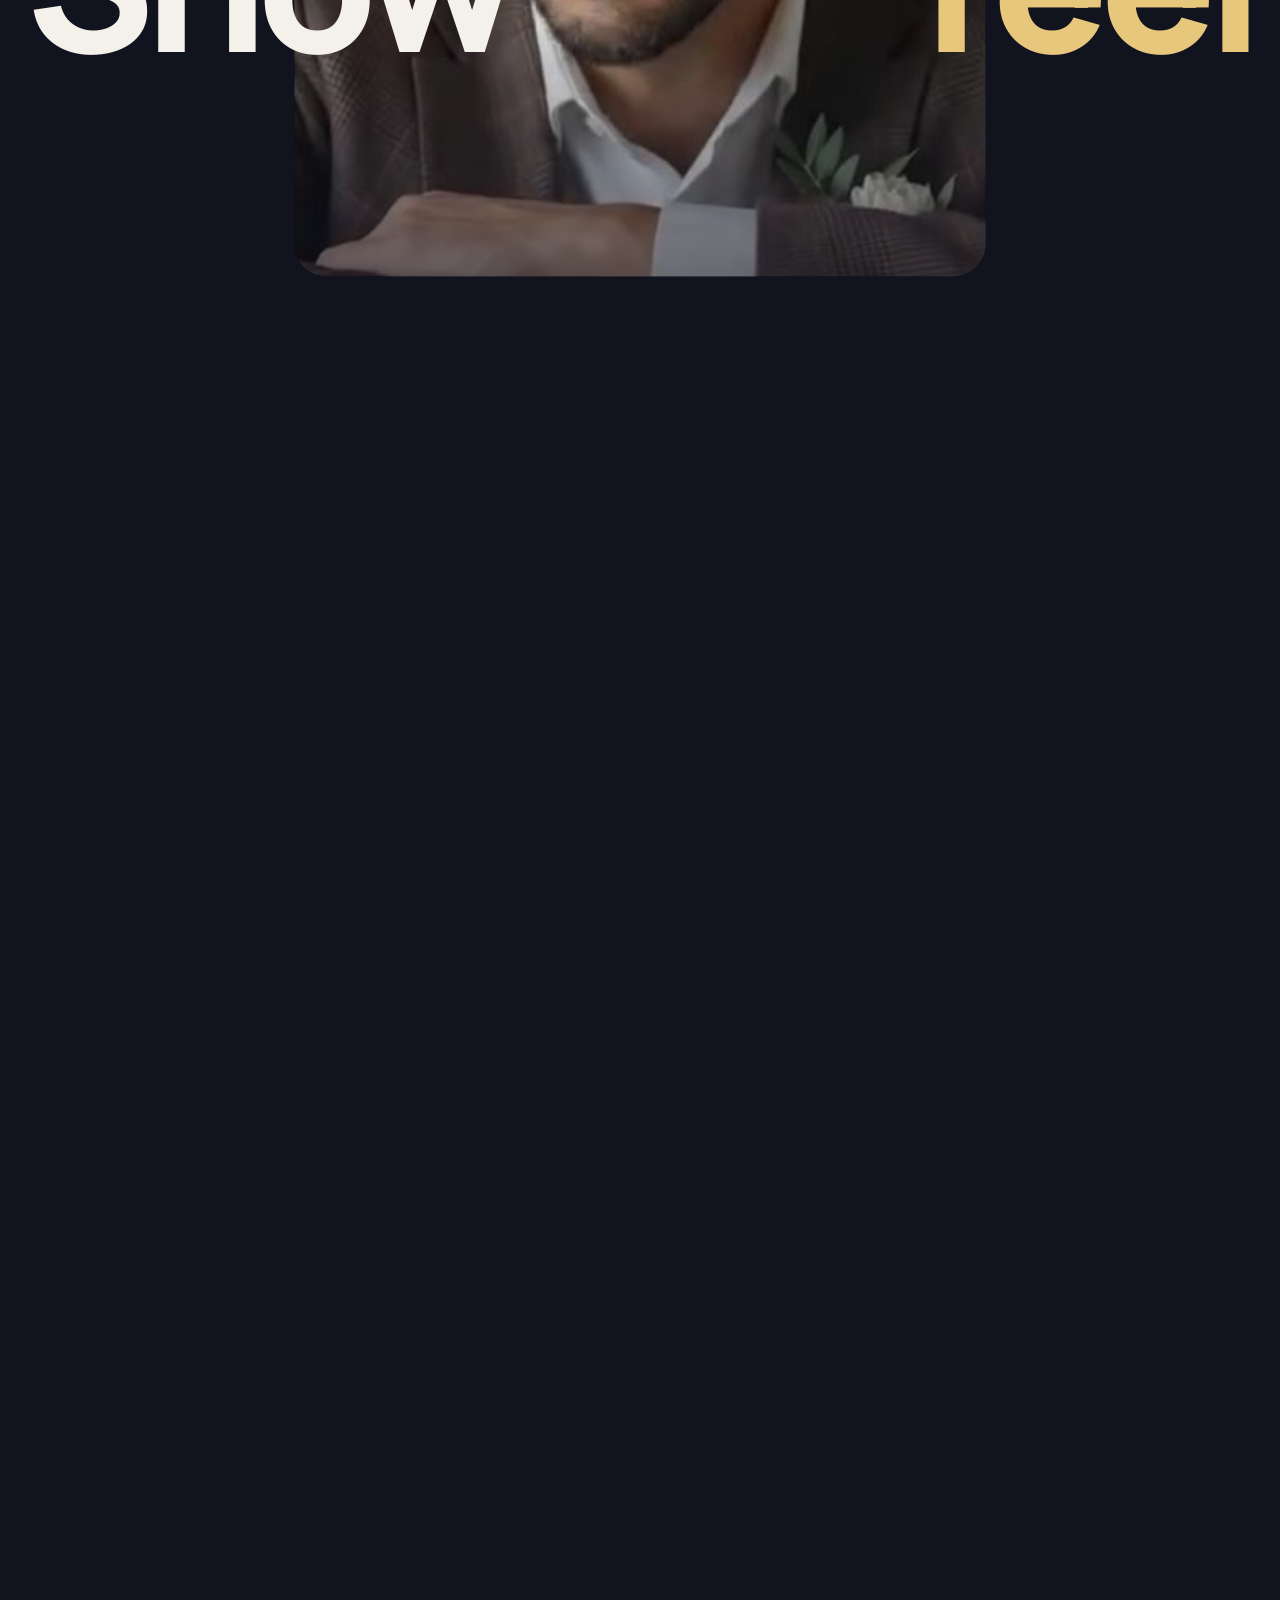
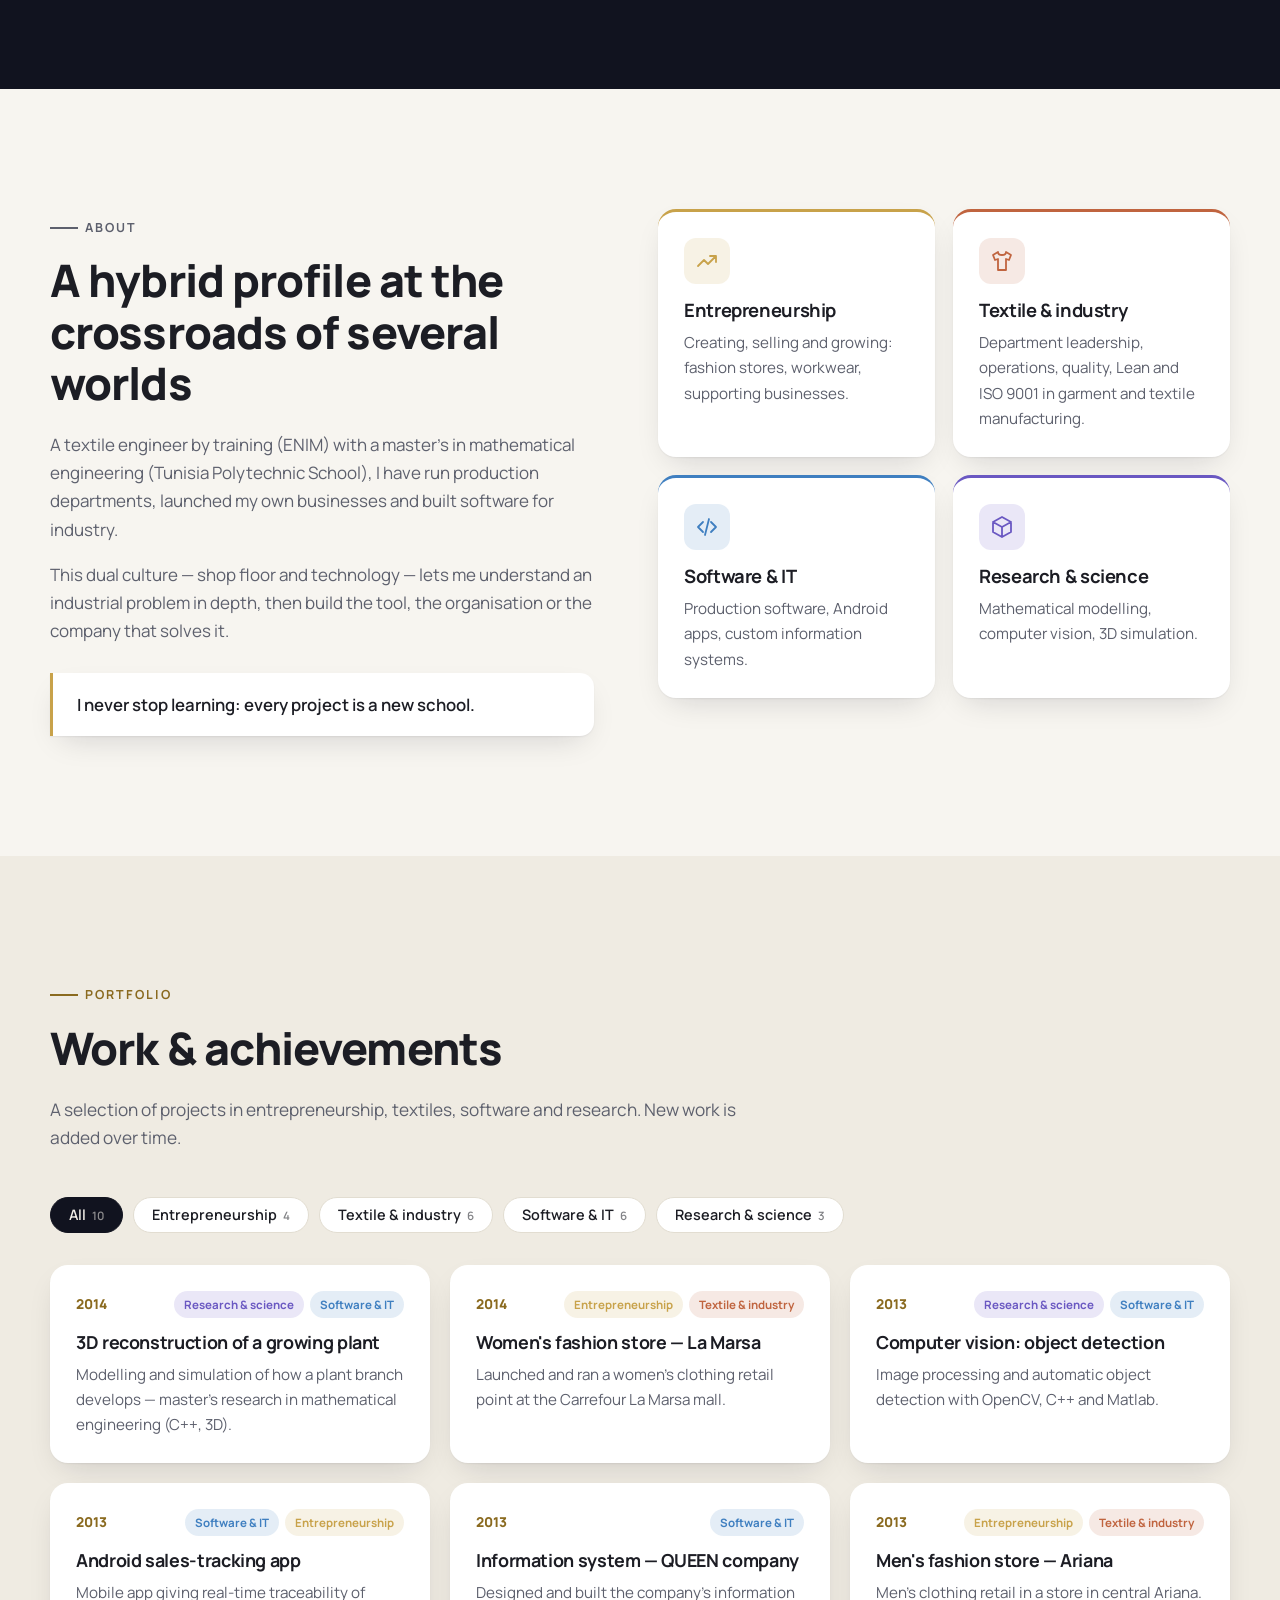
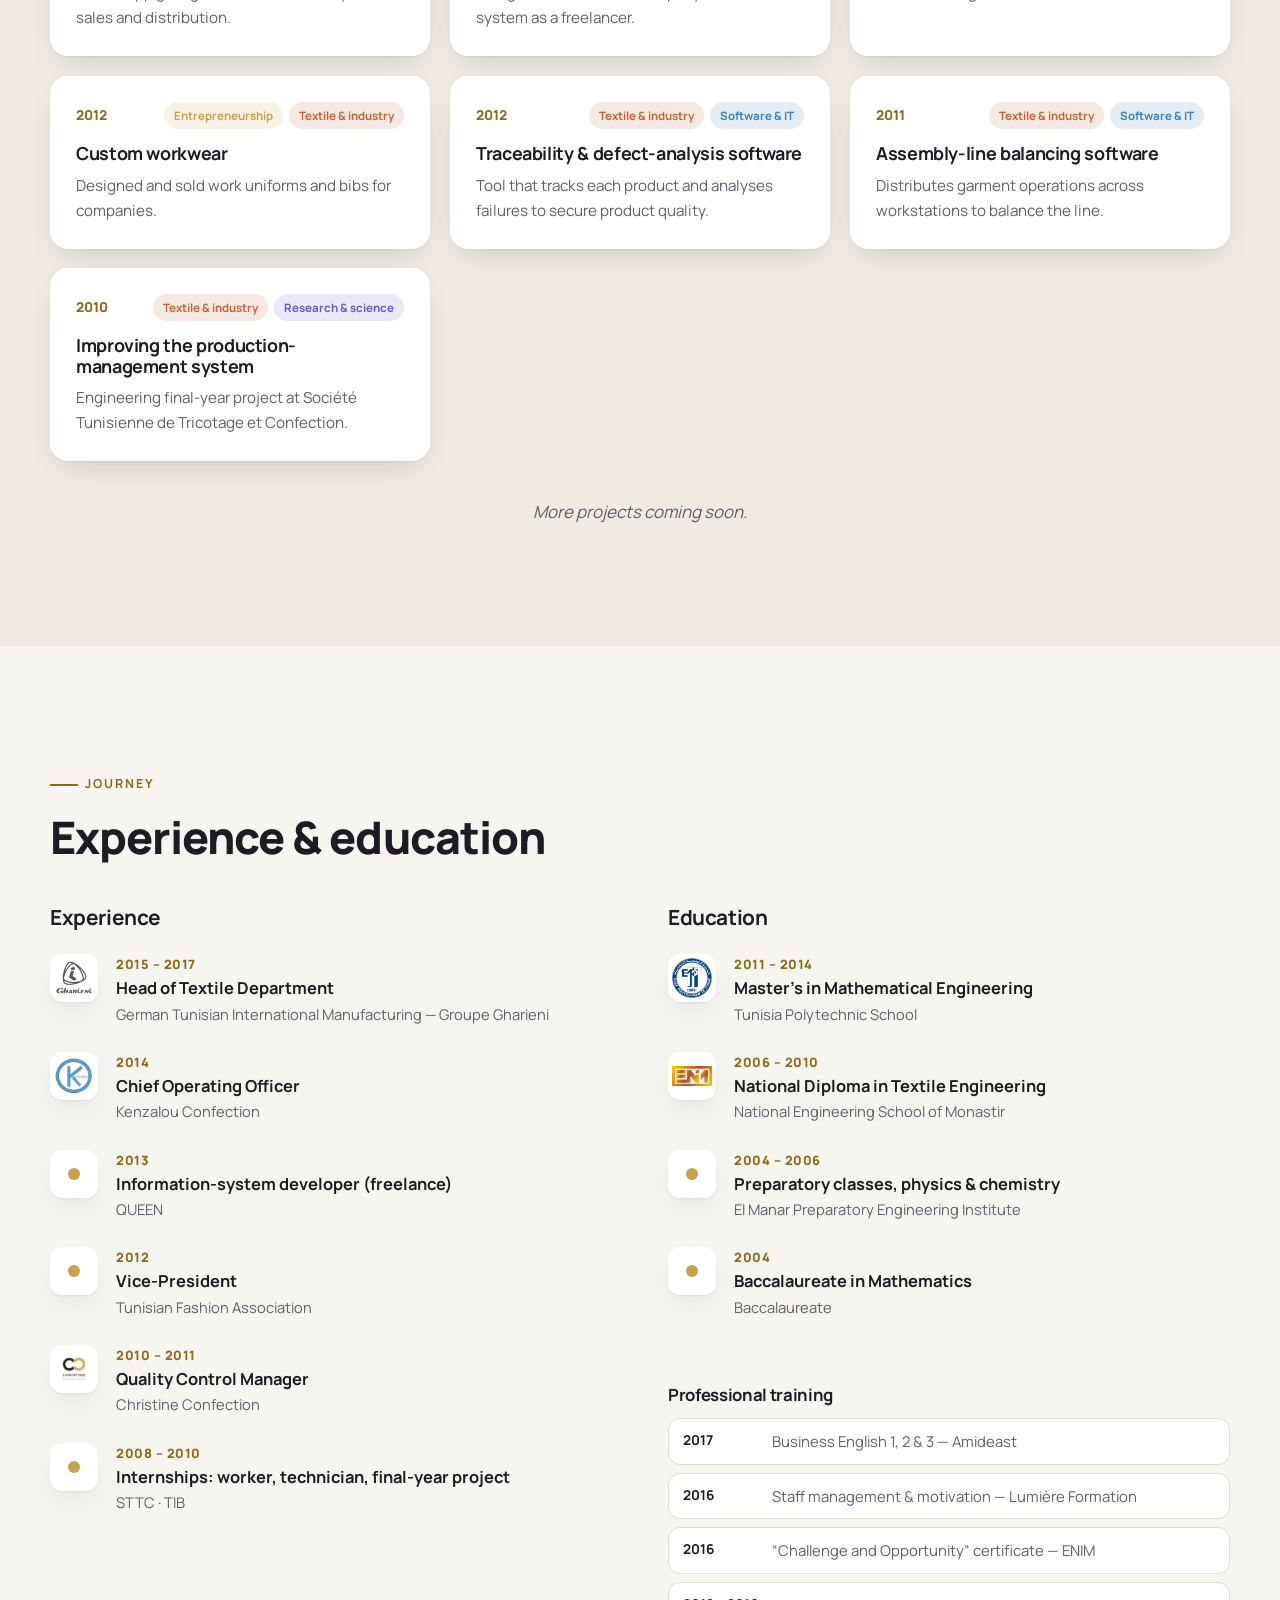
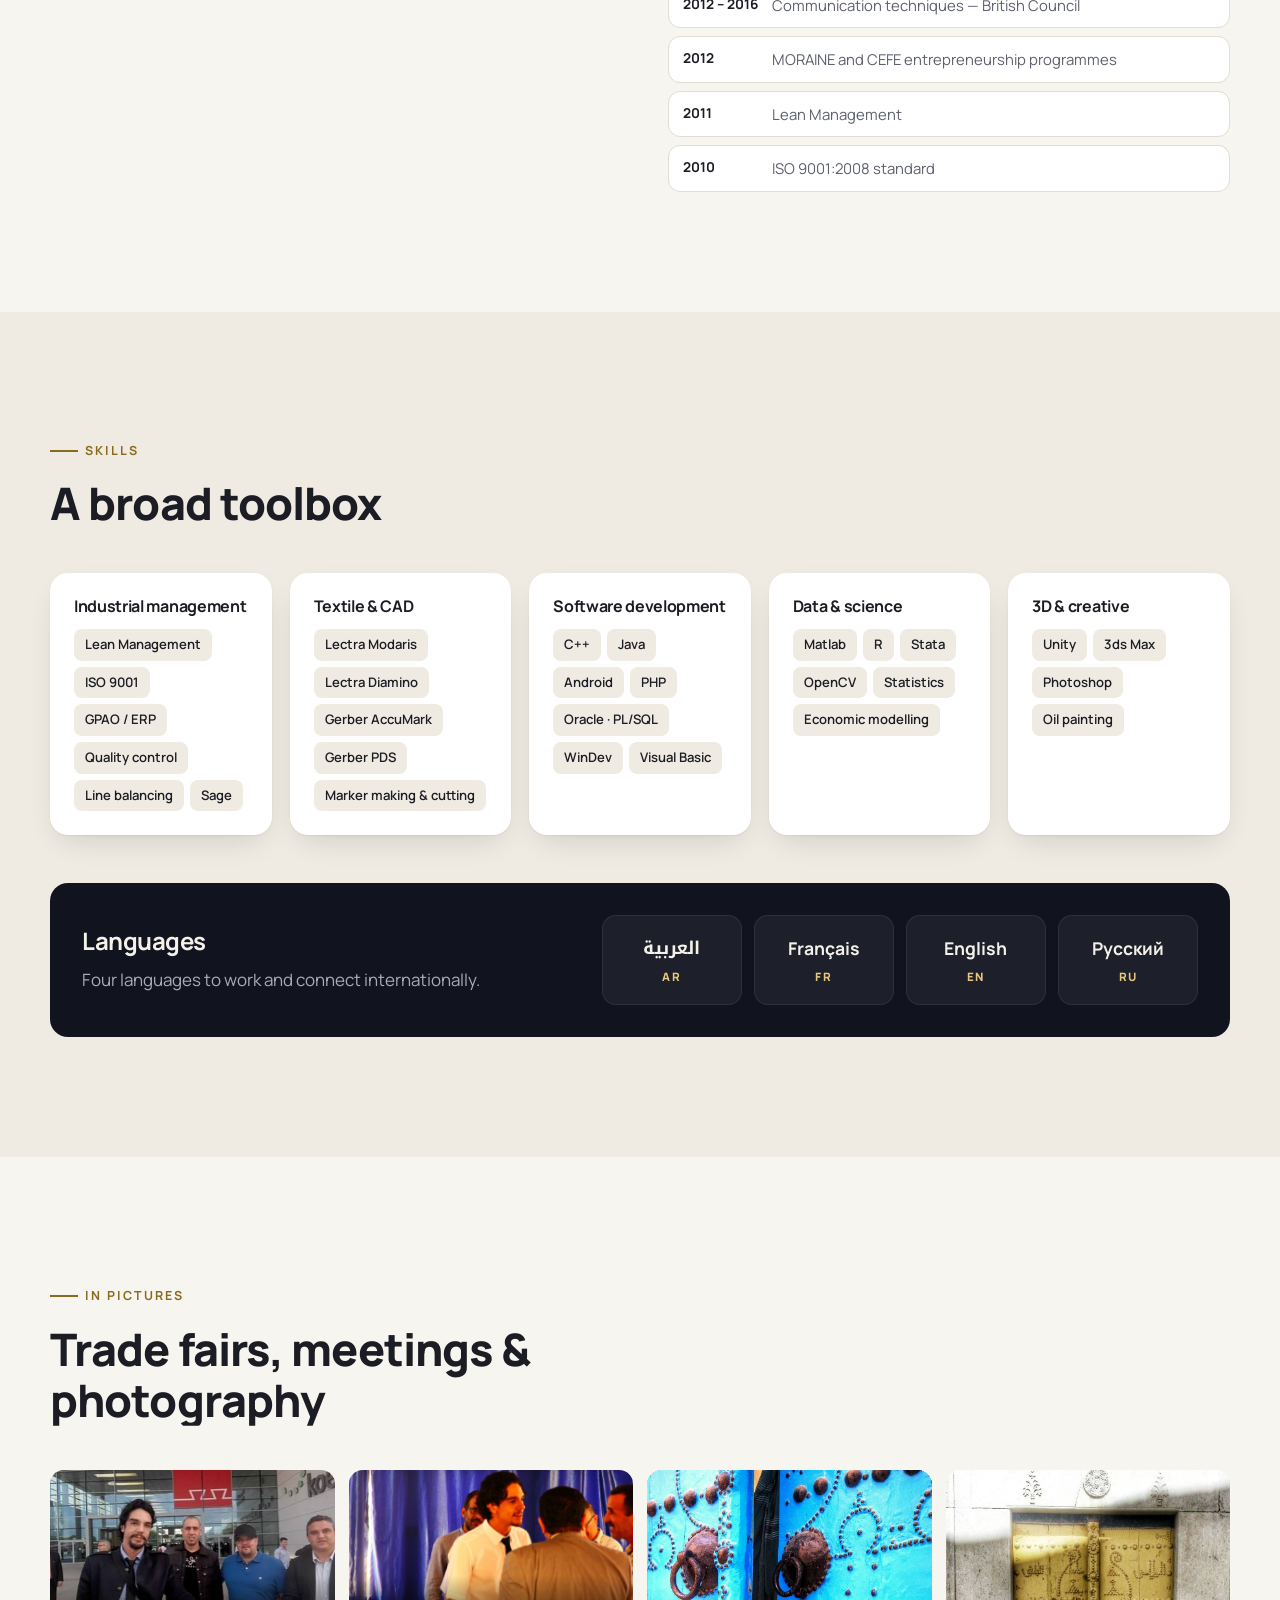
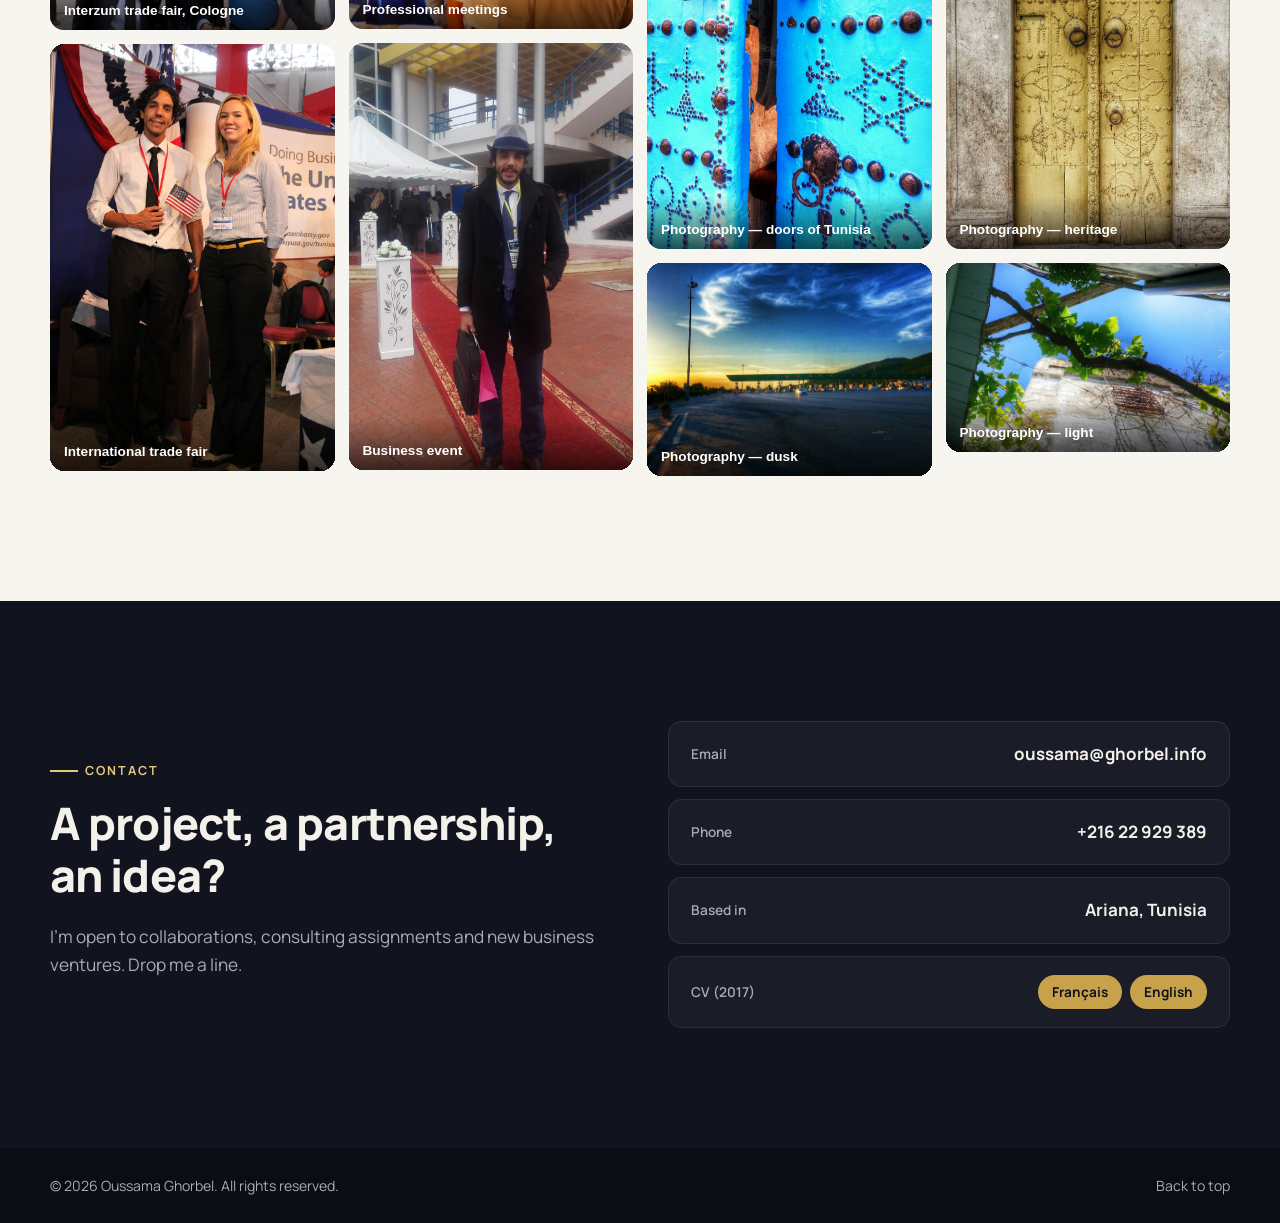
==== commit 99039a23: "Personnage du hero tiré de la vidéo, retrait du portrait à la chaise - Nouveau personnage détouré à " ====
--- a/index.html
+++ b/index.html
@@ -93,7 +93,7 @@
             <svg viewBox="0 0 100 100"><circle cx="50" cy="50" r="48"/><circle cx="50" cy="50" r="38" class="dash"/></svg>
           </div>
           <div class="hero__figure" data-depth="0.7">
-            <img class="hero__person" src="assets/img/oussama-cutout.webp" alt="Portrait d'Oussama Ghorbel" width="1013" height="948" fetchpriority="high">
+            <img class="hero__person" src="assets/img/oussama-cutout.webp" alt="Portrait d'Oussama Ghorbel" width="1226" height="852" fetchpriority="high">
             <span class="hero__sheen" aria-hidden="true"></span>
           </div>
           <span class="chip chip--business" data-depth="1.4" data-domain-label="business"></span>
@@ -154,20 +154,6 @@
     <!-- ABOUT -->
     <section class="section" id="about">
       <div class="wrap about">
-        <figure class="about__portrait">
-          <div class="about__frame" aria-hidden="true"></div>
-          <div class="about__mask">
-            <picture>
-              <source srcset="assets/img/oussama-portrait.webp" type="image/webp">
-              <img class="about__img" src="assets/img/oussama-portrait.jpg" alt="Oussama Ghorbel" width="853" height="1280" loading="lazy">
-            </picture>
-          </div>
-          <div class="about__badge" aria-hidden="true"><svg viewBox="0 0 200 200">
-            <defs><path id="badgeCircle" d="M100 100 m-78 0 a78 78 0 1 1 156 0 a78 78 0 1 1 -156 0"/></defs>
-            <text><textPath href="#badgeCircle" textLength="486" lengthAdjust="spacing">OUSSAMA GHORBEL · ENGINEER · ENTREPRENEUR ·</textPath></text>
-            <image href="assets/img/logo.svg" x="70" y="70" width="60" height="60"/>
-          </svg></div>
-        </figure>
         <div class="about__text reveal">
           <p class="kicker" data-i18n="about.kicker">À propos</p>
           <h2 data-i18n="about.title">Un profil hybride, au croisement de plusieurs mondes</h2>
--- a/assets/css/site.css
+++ b/assets/css/site.css
@@ -178,7 +178,7 @@
 .hero__grid { z-index: 1; }
 
 .hero__stage { position: relative; align-self: end; display: flex; justify-content: center; align-items: flex-end; min-height: 60vh; }
-.hero__figure { position: relative; z-index: 2; width: min(122%, 820px); margin-inline: -11%; line-height: 0; }
+.hero__figure { position: relative; z-index: 2; width: min(132%, 900px); margin-inline: -16%; line-height: 0; }
 .hero__person {
   display: block; width: 100%; height: auto; max-width: none;
   filter: drop-shadow(0 0 40px rgba(200, 162, 74, .22)) drop-shadow(0 30px 50px rgba(0, 0, 0, .5));
@@ -249,29 +249,7 @@
 .section__lead { color: var(--muted); font-size: 1.08rem; }
 
 /* ---------- About ---------- */
-.about { display: grid; grid-template-columns: .82fr 1.18fr; gap: clamp(40px, 7vw, 110px); align-items: center; }
-.about .domains { grid-column: 1 / -1; grid-template-columns: repeat(4, 1fr); margin-top: 24px; }
-
-/* Portrait : masque en arche, image en parallaxe, cadre décalé, badge tournant */
-.about__portrait { position: relative; margin: 0; }
-.about__mask {
-  position: relative; z-index: 1; overflow: hidden; aspect-ratio: 853 / 1280;
-  border-radius: 999px 999px 24px 24px; background: var(--ink);
-  box-shadow: 0 40px 80px -40px rgba(17, 19, 31, .6);
-}
-.about__mask picture, .about__img { display: block; width: 100%; height: 100%; }
-.about__img { object-fit: cover; transform: scale(1.12); will-change: transform; }
-.about__frame {
-  position: absolute; inset: 22px -22px -22px 22px; border-radius: 999px 999px 24px 24px;
-  border: 1.5px solid var(--gold); opacity: .7;
-}
-html[dir="rtl"] .about__frame { inset: 22px 22px -22px -22px; }
-.about__badge {
-  position: absolute; z-index: 2; width: clamp(110px, 12vw, 150px); bottom: 12%; inset-inline-end: -48px;
-  border-radius: 50%; background: var(--ink); box-shadow: 0 18px 40px -16px rgba(0, 0, 0, .6);
-}
-.about__badge svg { display: block; width: 100%; height: auto; animation: spin 22s linear infinite; }
-.about__badge text { font: 700 13px/1 var(--font); fill: var(--gold-2); }
+.about { display: grid; grid-template-columns: 1fr 1.05fr; gap: 64px; align-items: start; }
 
 /* ---------- Showreel ---------- */
 .showreel { position: relative; background: var(--ink); color: var(--on-dark); }
@@ -487,8 +465,6 @@
   }
   .hero__bigword { inset: 30vh 0 auto 0; }
   .about { gap: 40px; }
-  .about__portrait { width: min(78%, 420px); margin-inline: auto; }
-  .about .domains { grid-template-columns: 1fr 1fr; }
 }
 @media (max-width: 860px) {
   .burger { display: block; }
@@ -507,8 +483,7 @@
   .stats__grid { grid-template-columns: 1fr 1fr; }
   .stat:nth-child(3) { border-inline-start: 0; }
   .stat:nth-child(n+3) { border-top: 1px solid rgba(255, 255, 255, .07); }
-  .domains, .about .domains { grid-template-columns: 1fr; }
-  .about__badge { inset-inline-end: -24px; }
+  .domains { grid-template-columns: 1fr; }
   .showreel__frame { inset: 14vh 0 auto 0; height: 52vh; }
   .showreel__shade { background: linear-gradient(180deg, transparent 60%, rgba(17, 19, 31, .6) 100%); }
   .showreel__caption { inset-inline-end: 20px; top: calc(66vh + 22px); bottom: auto; }
--- a/assets/css/motion.css
+++ b/assets/css/motion.css
@@ -69,5 +69,5 @@
 .lenis.lenis-stopped { overflow: hidden; }
 
 @media (prefers-reduced-motion: reduce) {
-  .hero__grain, .hero__orbit svg, .hero__scroll span, .about__badge svg, .hero__sheen { animation: none; }
+  .hero__grain, .hero__orbit svg, .hero__scroll span, .hero__sheen { animation: none; }
 }
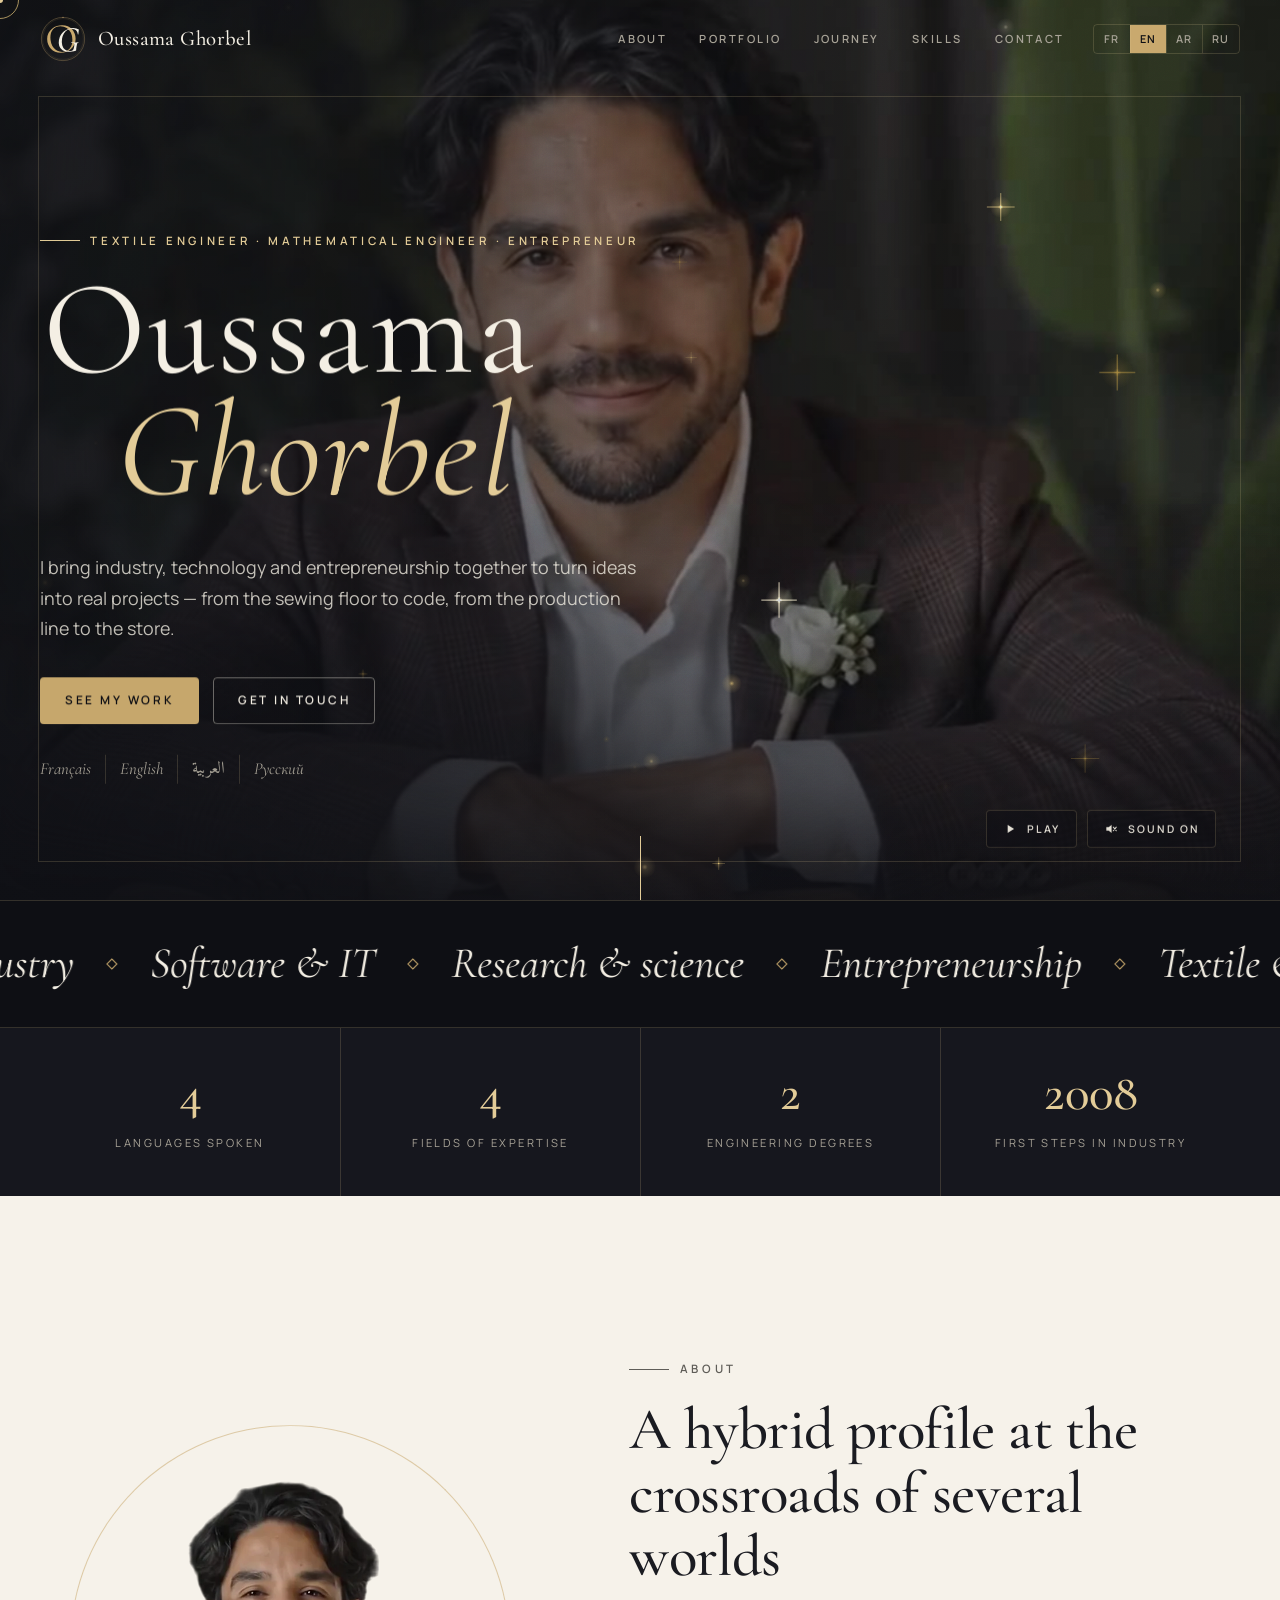
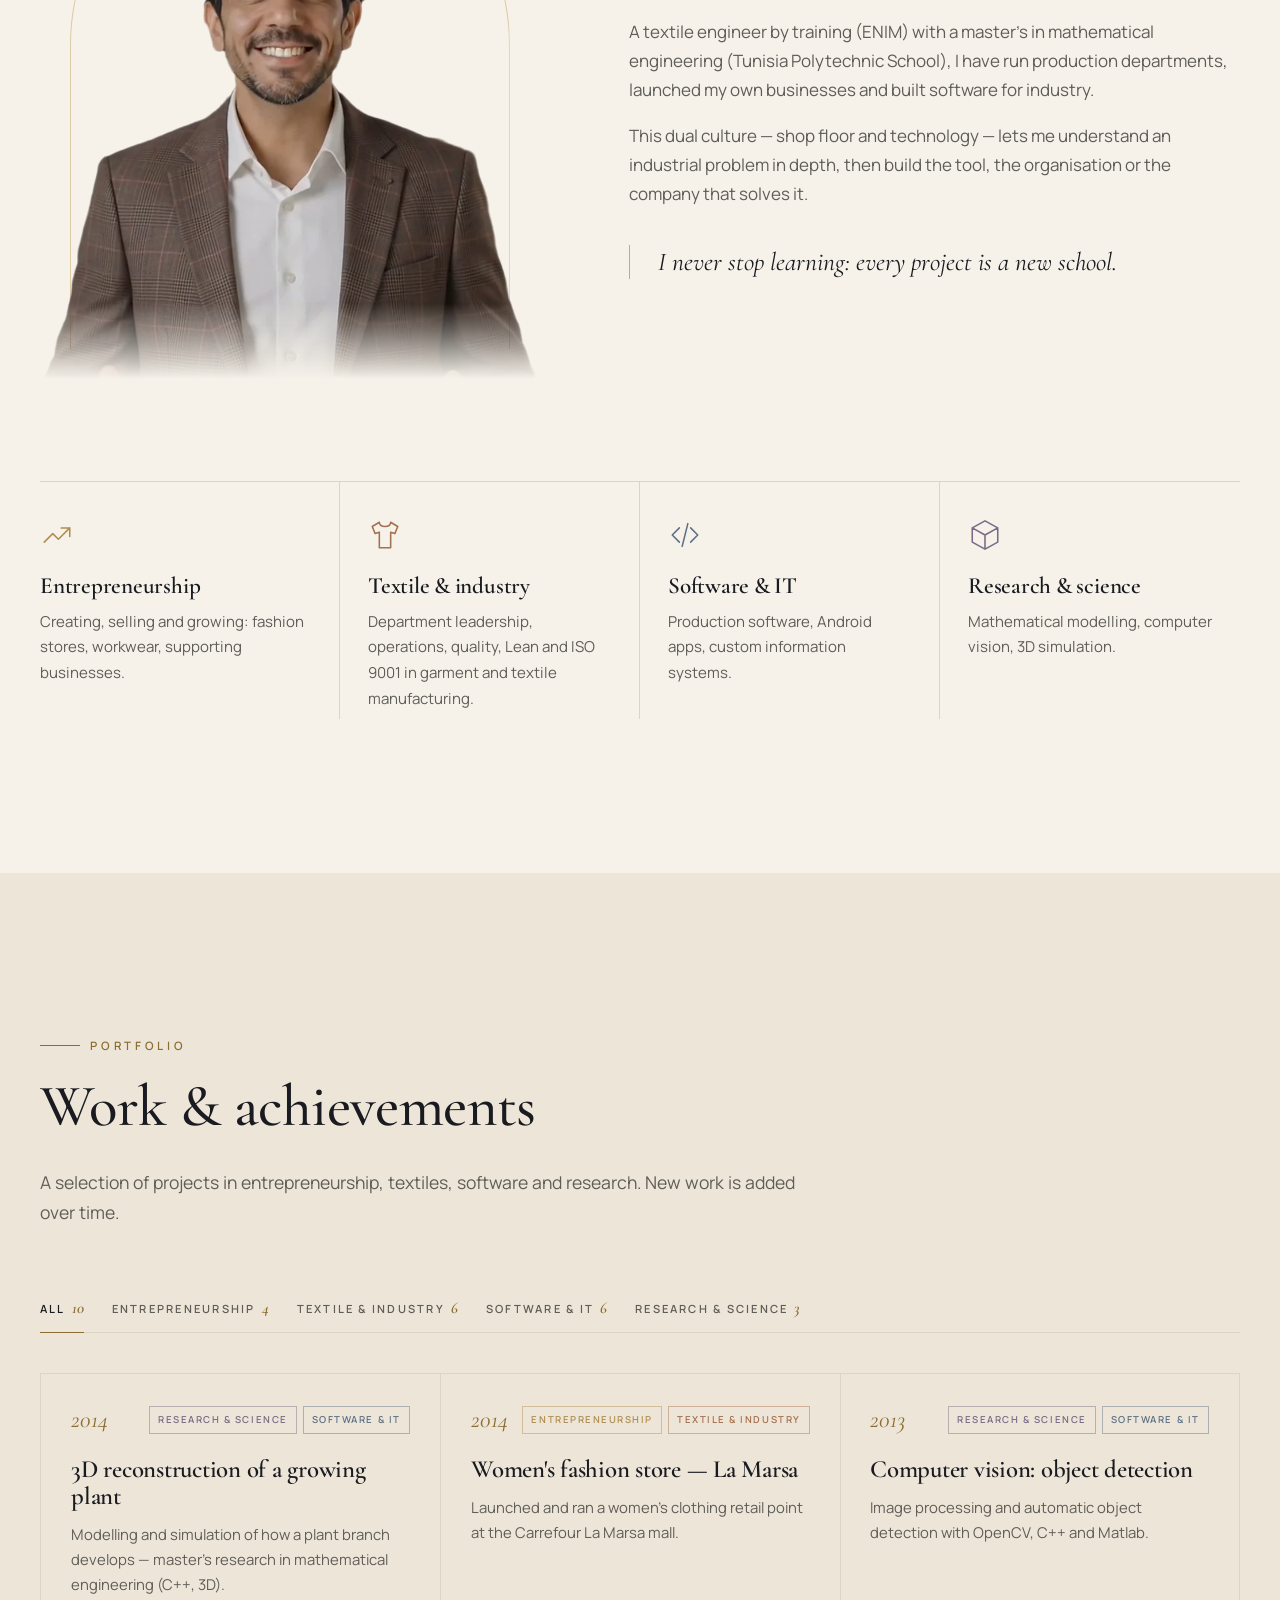
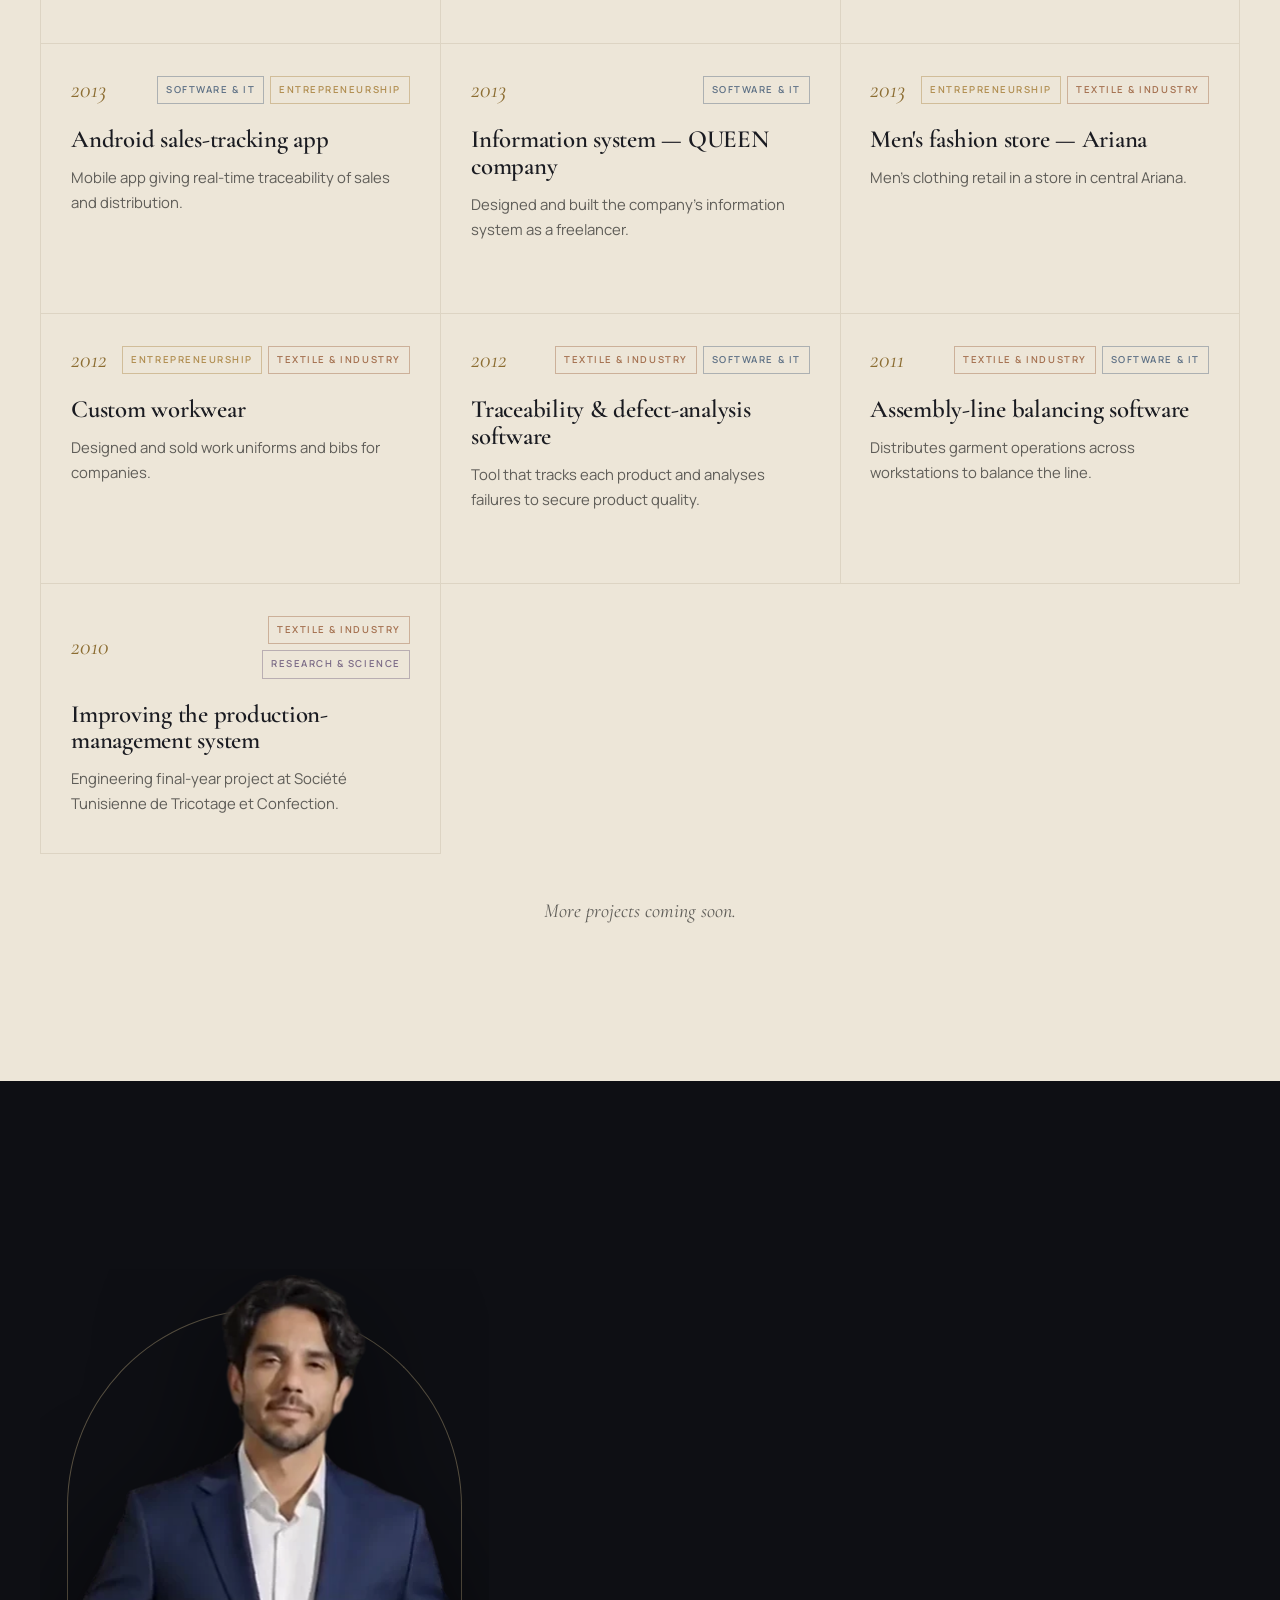
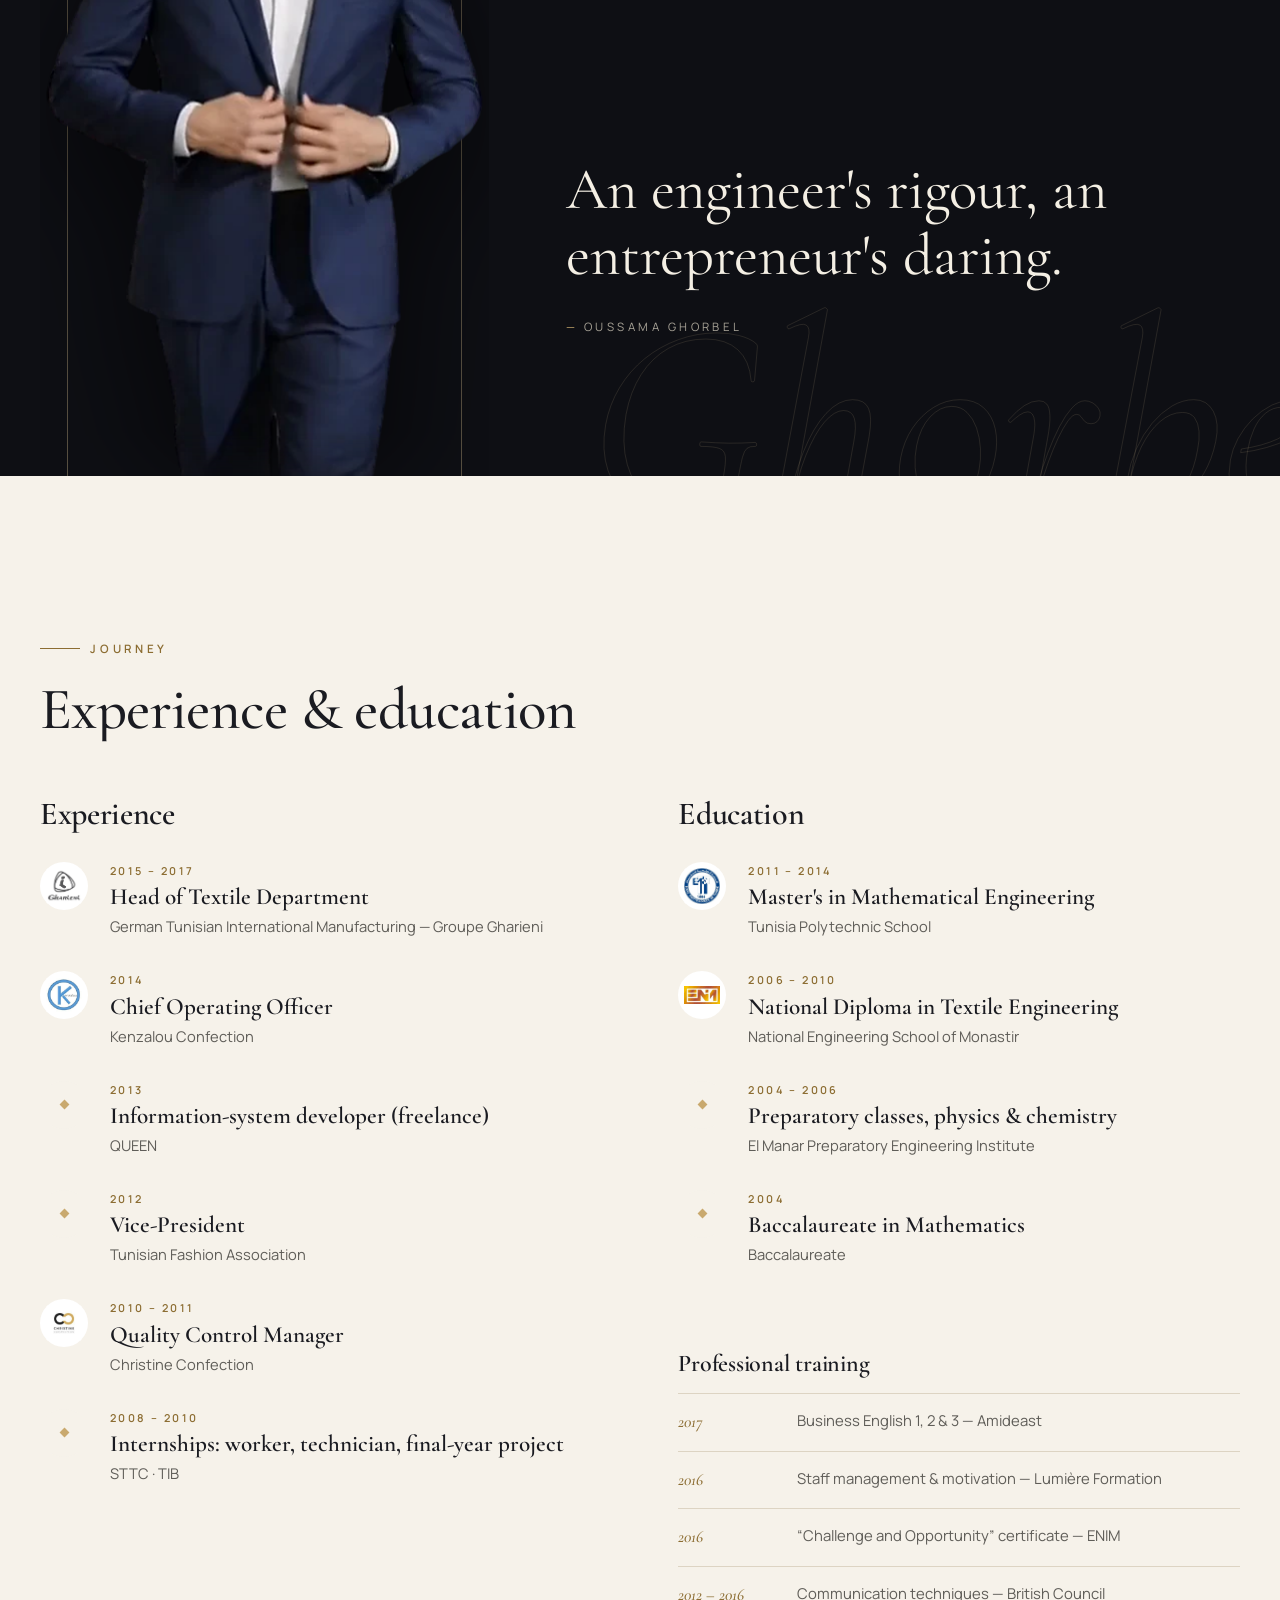
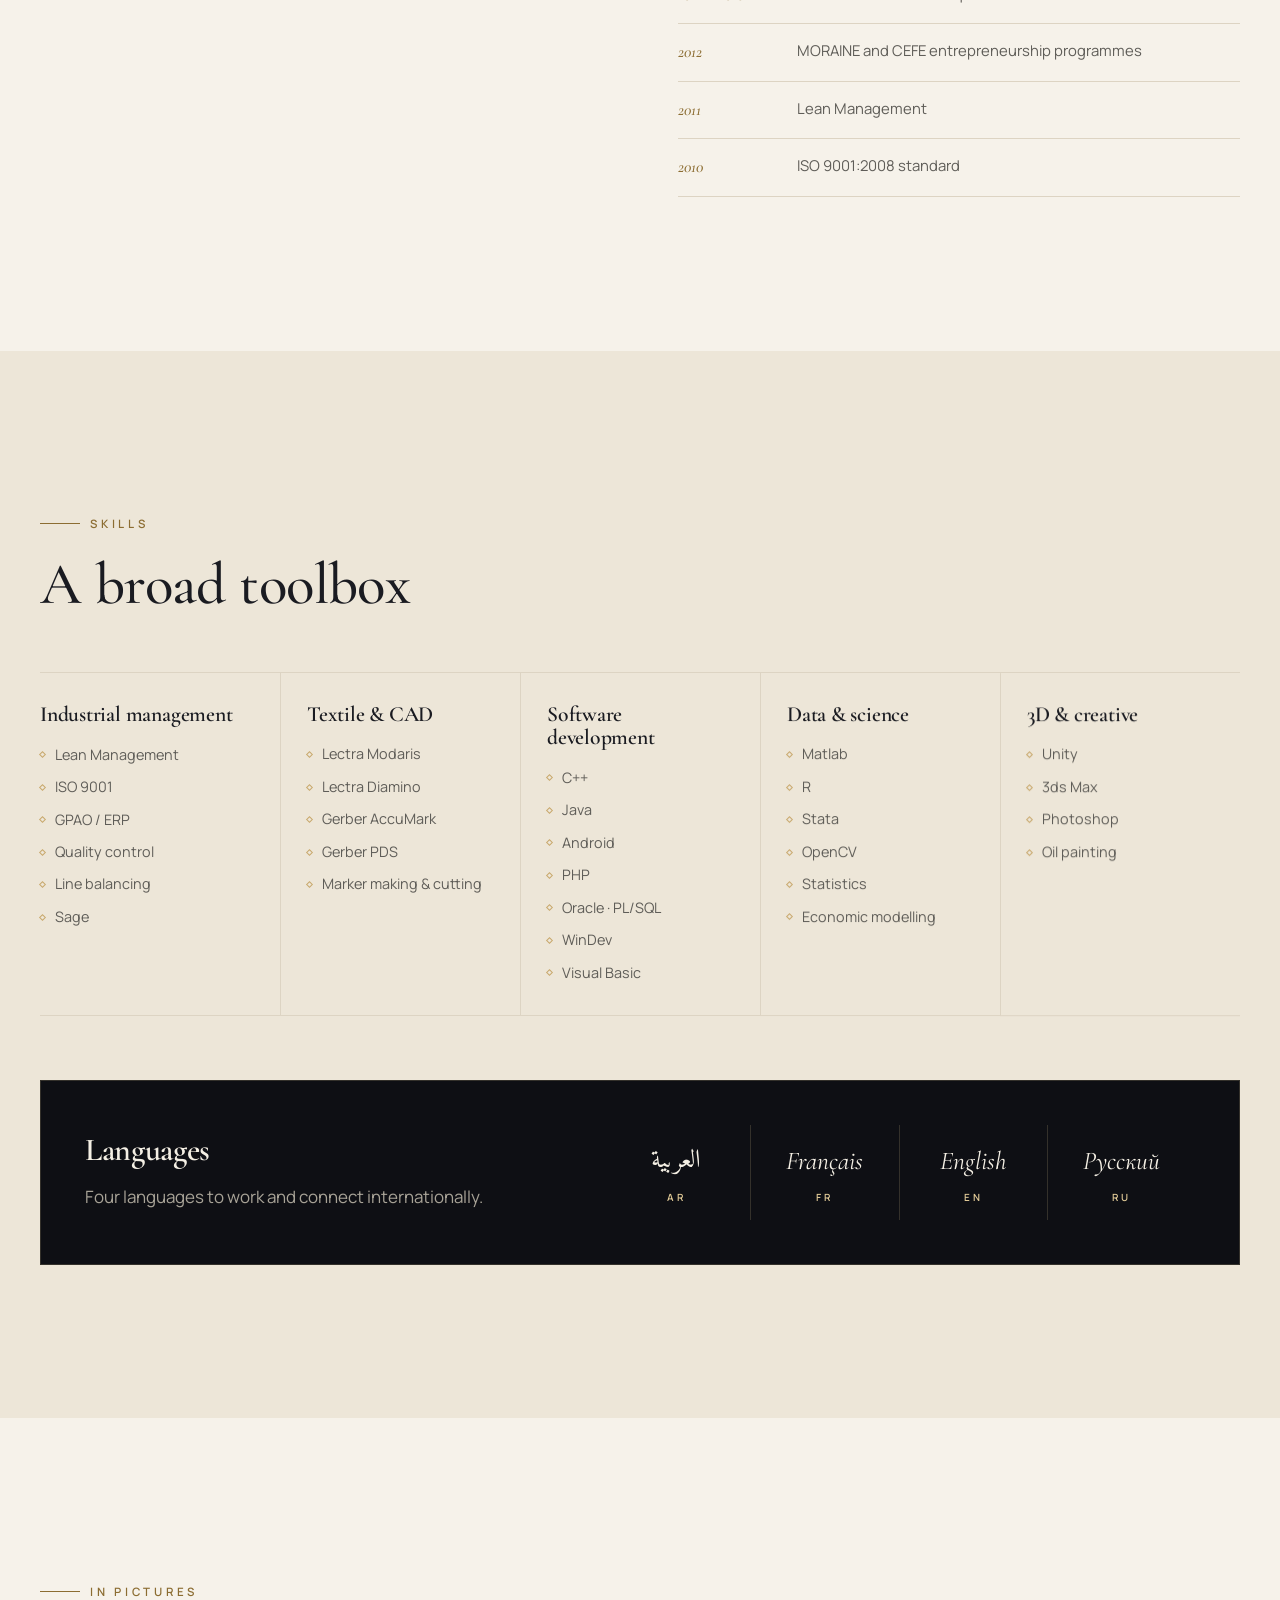
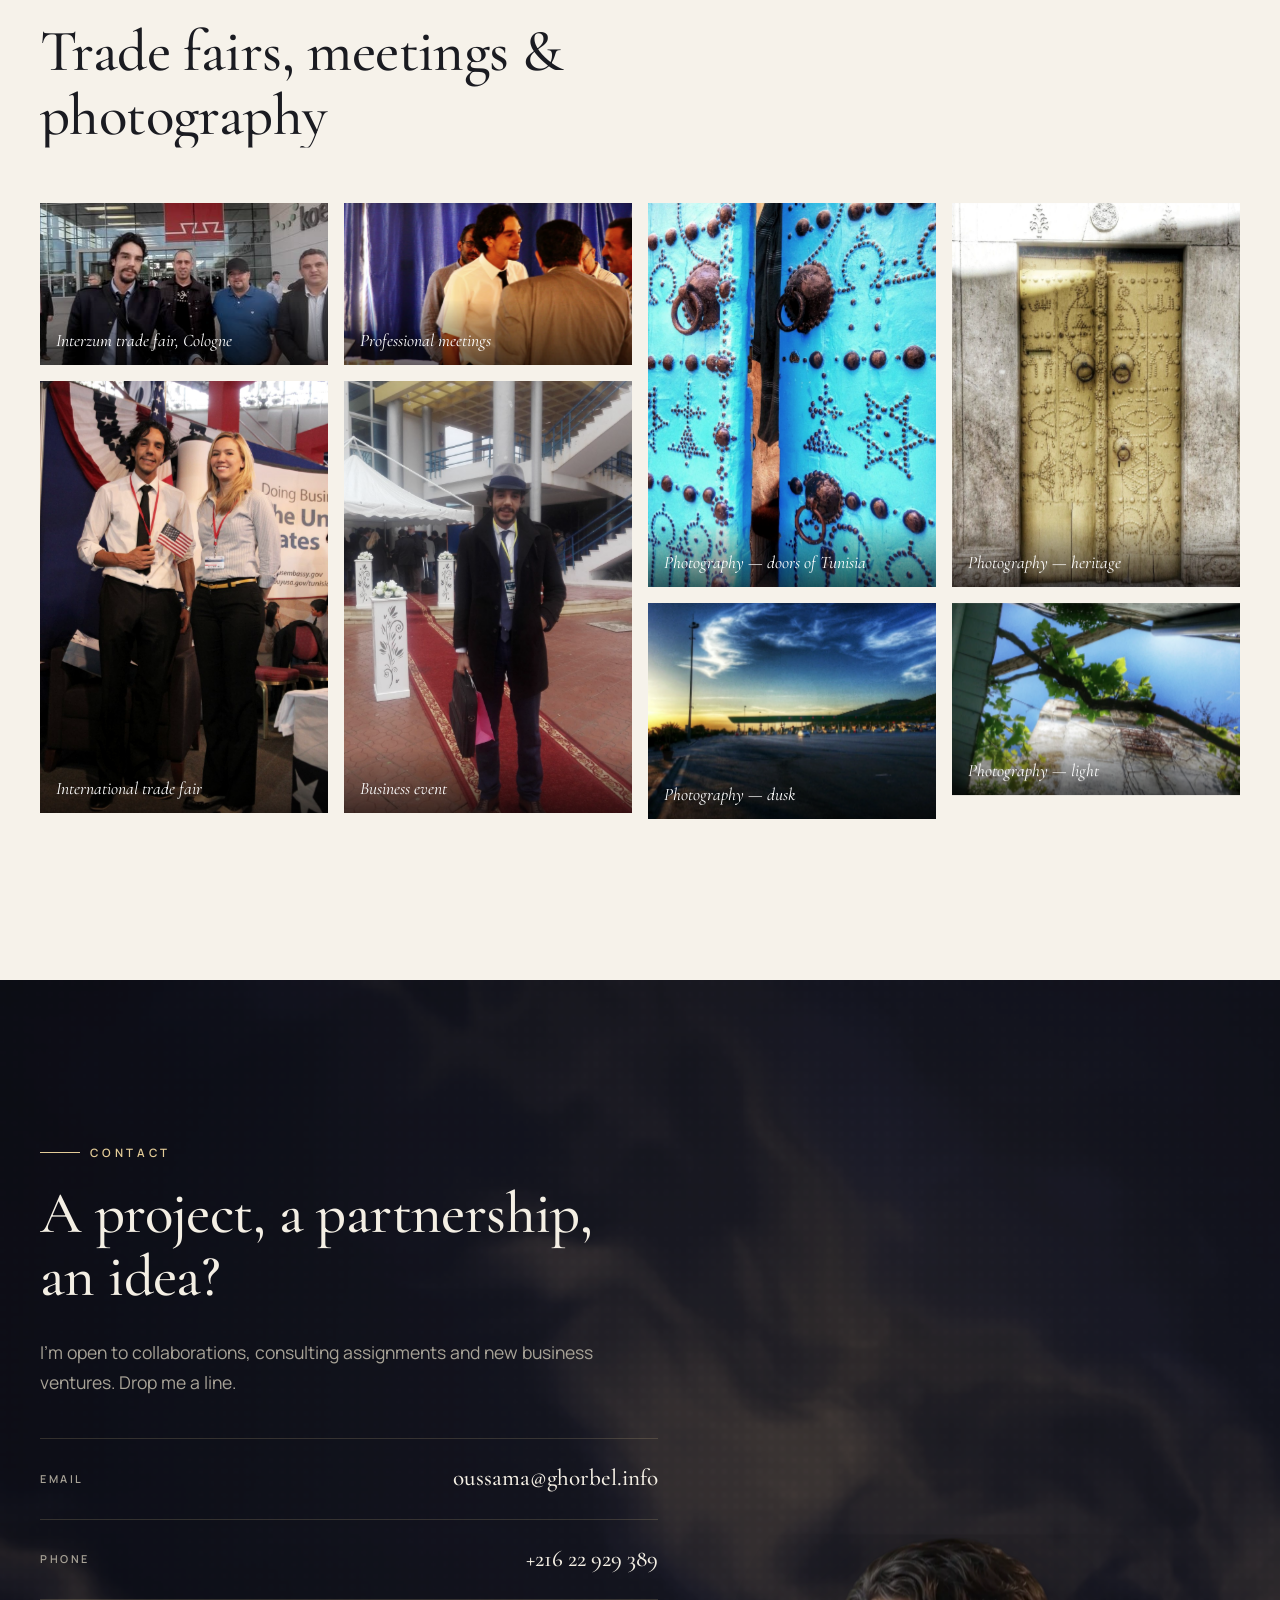
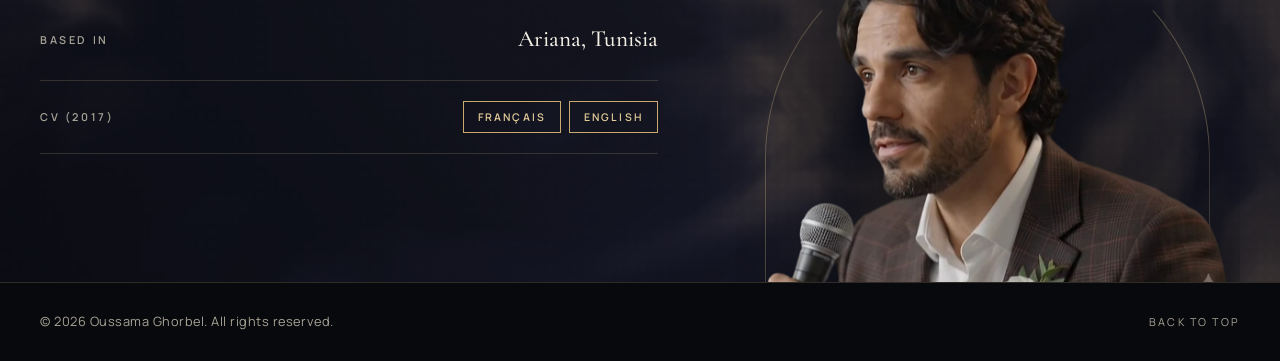
==== commit 5f3d7851: "Refonte noble : vidéo en en-tête, poses en parallaxe, nouveau monogramme - En-tête : la vidéo devien" ====
--- a/index.html
+++ b/index.html
@@ -9,11 +9,11 @@
   <meta property="og:description" content="Entrepreneuriat · Textile · Informatique · Recherche. Français, English, العربية, Русский.">
   <meta property="og:image" content="assets/img/og-image.jpg">
   <meta property="og:type" content="website">
-  <meta name="theme-color" content="#11131f">
+  <meta name="theme-color" content="#0e0f14">
   <link rel="icon" href="assets/img/favicon.svg" type="image/svg+xml">
   <link rel="preconnect" href="https://fonts.googleapis.com">
   <link rel="preconnect" href="https://fonts.gstatic.com" crossorigin>
-  <link rel="stylesheet" href="https://fonts.googleapis.com/css2?family=Manrope:wght@400;500;600;700;800&family=Noto+Kufi+Arabic:wght@400;600;800&display=swap">
+  <link rel="stylesheet" href="https://fonts.googleapis.com/css2?family=Cormorant+Garamond:ital,wght@0,400;0,500;0,600;1,400;1,500&family=Manrope:wght@400;500;600;700&family=Amiri:wght@400;700&family=Noto+Kufi+Arabic:wght@400;600&display=swap">
   <link rel="stylesheet" href="assets/css/site.css">
   <link rel="stylesheet" href="assets/css/motion.css">
   <script>document.documentElement.classList.add("js");</script>
@@ -22,9 +22,9 @@
   <div class="loader" id="loader" aria-hidden="true">
     <div class="loader__inner">
       <svg class="loader__logo" viewBox="0 0 100 100">
-        <circle class="draw" cx="50" cy="50" r="42" pathLength="1"/>
-        <path class="draw draw--g" d="M68 37.4 A22 22 0 1 0 72 50 L54 50" pathLength="1"/>
-        <path class="draw draw--thread" d="M14 86 L86 14" pathLength="1"/>
+        <circle class="draw draw--ring" cx="50" cy="50" r="47" pathLength="1"/>
+        <path class="draw draw--o" d="M44.925925925925924 80.0Q38.25925925925926 80.0 32.842592592592595 77.63888888888889Q27.425925925925927 75.27777777777777 23.583333333333336 71.11111111111111Q19.74074074074074 66.94444444444444 17.65740740740741 61.52777777777778Q15.574074074074076 56.111111111111114 15.574074074074076 50.0Q15.574074074074076 42.5 18.49074074074074 36.85185185185185Q21.40740740740741 31.203703703703702 26.22222222222222 27.453703703703702Q31.037037037037038 23.703703703703702 36.77777777777778 21.85185185185185Q42.51851851851852 20.0 48.166666666666664 20.0Q55.01851851851852 20.0 60.43518518518518 22.453703703703702Q65.85185185185185 24.907407407407405 69.64814814814815 29.074074074074073Q73.44444444444444 33.24074074074074 75.43518518518519 38.51851851851852Q77.42592592592592 43.7962962962963 77.42592592592592 49.35185185185185Q77.42592592592592 55.83333333333333 74.83333333333333 61.388888888888886Q72.24074074074073 66.94444444444444 67.75 71.11111111111111Q63.25925925925926 75.27777777777777 57.37962962962963 77.63888888888889Q51.5 80.0 44.925925925925924 80.0ZM48.20370031286169 78.0555499041522Q54.42590671115451 78.0555499041522 59.462929054542826 75.05555046929254Q64.49995139793114 72.05555103443287 67.45364605938947 66.20370087800202Q70.4073407208478 60.35185072157118 70.4073407208478 51.96296409324363Q70.4073407208478 43.222226743344905 67.18512810601129 36.518523604781535Q63.96291549117477 29.814820466218173 58.11107946325231 25.97222787362558Q52.25924343532986 22.12963528103299 44.314817075376155 22.12963528103299Q34.03706755461516 22.12963528103299 28.314863416883682 28.740743001302086Q22.5926592791522 35.35185072157118 22.5926592791522 46.79629290545428Q22.5926592791522 53.33333333333333 24.425988656503183 59.02777777777777Q26.259318033854164 64.72222222222221 29.675975658275462 69.00925812897859Q33.09263328269676 73.29629403573495 37.78706472891348 75.67592196994357Q42.481496175130204 78.0555499041522 48.20370031286169 78.0555499041522Z" pathLength="1"/>
+        <path class="draw draw--g" d="M62.239083421740595 77.8Q54.17657856153371 77.8 49.02653080717535 74.36198928267868Q43.87648305281699 70.92397856535736 41.889722821516344 65.06124465377243Q39.90296259021571 59.19851074218751 41.21287096966449 51.924341159396704Q42.24805615484968 46.2626764368128 45.11870333095645 41.53466960765698Q47.98935050706322 36.806662778501156 52.2176818963138 33.37860819498698Q56.446013285564376 29.950553611472806 61.62990023037052 28.075276805736404Q66.81378717517666 26.200000000000003 72.47545189776056 26.200000000000003Q75.84776962869951 26.200000000000003 78.90356395604687 26.920647176106772Q81.95935828339424 27.641294352213542 83.74704444062081 28.90341717755353Q84.26065652377329 29.353321668836806 84.296490829148 29.671840187355325Q84.3323251345227 29.990358705873845 84.25269550489308 30.73489865903501L83.32898402485836 40.13520462601274Q83.24935439522874 40.41788883915654 82.84722573764049 40.41788883915654Q82.44509708005222 40.41788883915654 82.40926277467752 40.13520462601274Q81.66869361054268 34.330202681929975 78.29637587960373 31.17288106282552Q74.92405814866478 28.015559443721067 69.26239342608088 28.015559443721067Q63.65250448745964 28.015559443721067 59.27886020261082 30.59356627287688Q54.90521591776201 33.171573102032696 52.00670517557451 37.90356044062862Q49.108194433387006 42.63554777922454 47.97745758081177 49.02184018735532Q46.651627163602576 57.20777000144676 48.32185427089786 63.353188126175496Q49.99208137819314 69.49860625090423 54.16864670389482 72.90078266285084Q58.345212029596496 76.30295907479746 64.4727032812241 76.30295907479746Q67.50259999617636 76.30295907479746 69.4415746733682 75.53254095006872Q71.38054935056005 74.76212282533999 72.49336905044792 72.70966960765698Q73.6061887503358 70.65721638997397 74.1357228712487 66.81111111111112Q74.78072092716594 62.988888888888894 74.58960787197208 61.19722222222222Q74.39849481677821 59.40555555555556 72.83178039575319 58.848148148148155Q71.26506597472815 58.290740740740745 67.6021030117652 58.290740740740745Q67.20395486361704 58.290740740740745 67.24376967843186 57.653703703703705Q67.28358449324668 57.016666666666666 67.6021030117652 57.016666666666666Q72.06535250087833 57.33518518518519 75.79401817063744 57.375Q79.52268384039655 57.41481481481482 83.66741481099118 57.175925925925924Q83.95009902413499 57.175925925925924 84.00783099163715 57.733333333333334Q84.06556295913933 58.290740740740745 83.66741481099118 58.290740740740745Q82.28186703176664 58.211111111111116 81.58511263271427 58.80833333333334Q80.88835823366189 59.40555555555556 80.43845374237861 61.3962962962963Q79.98854925109535 63.38703703703704 79.26392156554846 67.60740740740741Q78.86577341740032 70.23518518518519 78.76424612564324 71.50925925925927Q78.66271883388615 72.78333333333333 78.66669934332624 73.38055555555556Q78.67067985276634 73.97777777777779 78.5114205935071 74.61481481481482Q78.43179096387746 75.0925925925926 78.25063404249074 75.25185185185185Q78.06947712110403 75.41111111111111 77.59169934332624 75.57037037037037Q73.83715550199958 76.52592592592593 69.82182510965654 77.16296296296296Q65.80649471731351 77.8 62.239083421740595 77.8Z" pathLength="1"/>
       </svg>
       <span class="loader__count"><span id="loaderCount">0</span>%</span>
     </div>
@@ -36,7 +36,7 @@
   <header class="nav" id="top">
     <div class="wrap nav__inner">
       <a class="brand" href="#top" aria-label="Oussama Ghorbel">
-        <img class="brand__mark" src="assets/img/logo.svg" alt="" width="40" height="40">
+        <img class="brand__mark" src="assets/img/logo.svg" alt="" width="46" height="46">
         <span class="brand__name">Oussama Ghorbel</span>
       </a>
       <nav class="nav__links" id="menu" aria-label="Navigation principale">
@@ -63,44 +63,43 @@
   <main id="main">
     <!-- HERO -->
     <section class="hero" id="hero">
-      <canvas class="hero__gl" id="gl" aria-hidden="true"></canvas>
+      <div class="hero__media" data-depth="0.35">
+        <video class="hero__video" id="heroVideo" muted loop playsinline autoplay preload="auto"
+               poster="assets/video/showreel-poster.jpg"
+               data-src="assets/video/showreel.mp4" data-src-mobile="assets/video/showreel-mobile.mp4"
+               aria-label="Vidéo de présentation d'Oussama Ghorbel"></video>
+      </div>
+      <div class="hero__veil" aria-hidden="true"></div>
       <div class="hero__grain" aria-hidden="true"></div>
-      <div class="hero__bigword" aria-hidden="true"><span data-depth="0.25">GHORBEL</span></div>
-      <canvas class="hero__spark hero__spark--back" id="sparkBack" aria-hidden="true"></canvas>
-      <canvas class="hero__spark hero__spark--front" id="sparkFront" aria-hidden="true"></canvas>
-      <div class="wrap hero__grid">
-        <div class="hero__text">
-          <p class="kicker hero__in" data-i18n="hero.kicker">Ingénieur textile · Ingénieur en mathématiques · Entrepreneur</p>
-          <h1 class="hero__name" aria-label="Oussama Ghorbel">
-            <span class="line" data-split>Oussama</span>
-            <span class="line line--gold" data-split>Ghorbel</span>
-          </h1>
-          <p class="hero__lead hero__in" data-i18n="hero.lead">J'allie l'industrie, la technologie et l'esprit d'entreprise pour transformer des idées en projets concrets.</p>
-          <div class="hero__cta hero__in">
-            <a class="btn btn--primary magnetic" href="#portfolio"><span data-i18n="hero.cta.work">Voir mes travaux</span></a>
-            <a class="btn btn--ghost magnetic" href="#contact"><span data-i18n="hero.cta.contact">Me contacter</span></a>
-          </div>
-          <ul class="hero__langs hero__in" aria-label="Langues">
-            <li lang="fr">Français</li>
-            <li lang="en">English</li>
-            <li lang="ar">العربية</li>
-            <li lang="ru">Русский</li>
-          </ul>
-        </div>
-        <div class="hero__stage">
-          <div class="hero__halo" data-depth="0.35" aria-hidden="true"></div>
-          <div class="hero__orbit" data-depth="0.5" aria-hidden="true">
-            <svg viewBox="0 0 100 100"><circle cx="50" cy="50" r="48"/><circle cx="50" cy="50" r="38" class="dash"/></svg>
-          </div>
-          <div class="hero__figure" data-depth="0.7">
-            <img class="hero__person" src="assets/img/oussama-cutout.webp" alt="Portrait d'Oussama Ghorbel" width="1226" height="852" fetchpriority="high">
-            <span class="hero__sheen" aria-hidden="true"></span>
-          </div>
-          <span class="chip chip--business" data-depth="1.4" data-domain-label="business"></span>
-          <span class="chip chip--textile" data-depth="1.1" data-domain-label="textile"></span>
-          <span class="chip chip--it" data-depth="1.6" data-domain-label="it"></span>
-          <span class="chip chip--research" data-depth="1.2" data-domain-label="research"></span>
-        </div>
+      <div class="hero__frame" aria-hidden="true"></div>
+      <canvas class="hero__spark" id="sparkFront" aria-hidden="true"></canvas>
+      <div class="wrap hero__content">
+        <p class="kicker hero__in" data-i18n="hero.kicker">Ingénieur textile · Ingénieur en mathématiques · Entrepreneur</p>
+        <h1 class="hero__name" aria-label="Oussama Ghorbel">
+          <span class="line" data-split>Oussama</span>
+          <span class="line line--gold" data-split>Ghorbel</span>
+        </h1>
+        <p class="hero__lead hero__in" data-i18n="hero.lead">J'allie l'industrie, la technologie et l'esprit d'entreprise pour transformer des idées en projets concrets.</p>
+        <div class="hero__cta hero__in">
+          <a class="btn btn--primary magnetic" href="#portfolio"><span data-i18n="hero.cta.work">Voir mes travaux</span></a>
+          <a class="btn btn--ghost magnetic" href="#contact"><span data-i18n="hero.cta.contact">Me contacter</span></a>
+        </div>
+        <ul class="hero__langs hero__in" aria-label="Langues">
+          <li lang="fr">Français</li>
+          <li lang="en">English</li>
+          <li lang="ar">العربية</li>
+          <li lang="ru">Русский</li>
+        </ul>
+      </div>
+      <div class="hero__controls hero__in">
+        <button type="button" class="vbtn" id="heroPlay" aria-pressed="false">
+          <svg viewBox="0 0 24 24" aria-hidden="true"><path class="i-play" d="M8 5l11 7-11 7z"/><path class="i-pause" d="M7 5h4v14H7zM13 5h4v14h-4z"/></svg>
+          <span data-i18n="video.pause">Pause</span>
+        </button>
+        <button type="button" class="vbtn" id="heroSound" aria-pressed="false">
+          <svg viewBox="0 0 24 24" aria-hidden="true"><path d="M4 9h4l5-4v14l-5-4H4z"/><path class="i-wave" d="M16 8.5a5 5 0 010 7M18.5 6a8.5 8.5 0 010 12"/><path class="i-mute" d="M16 9l5 6M21 9l-5 6"/></svg>
+          <span data-i18n="video.sound">Activer le son</span>
+        </button>
       </div>
       <a class="hero__scroll" href="#about" aria-label="Défiler"><span></span></a>
     </section>
@@ -120,40 +119,13 @@
       </div>
     </section>
 
-    <!-- SHOWREEL -->
-    <section class="showreel" id="showreel" aria-labelledby="showreelTitle">
-      <div class="showreel__pin">
-        <div class="showreel__words" aria-hidden="true">
-          <span class="showreel__word showreel__word--a">Show</span>
-          <span class="showreel__word showreel__word--b">reel</span>
-        </div>
-        <div class="showreel__frame">
-          <video class="showreel__video" id="showreelVideo" muted loop playsinline preload="none"
-                 poster="assets/video/showreel-poster.jpg"
-                 data-src="assets/video/showreel.mp4" data-src-mobile="assets/video/showreel-mobile.mp4"
-                 aria-label="Showreel vidéo d'Oussama Ghorbel"></video>
-          <div class="showreel__shade" aria-hidden="true"></div>
-        </div>
-        <div class="showreel__caption">
-          <p class="kicker" data-i18n="showreel.kicker">En mouvement</p>
-          <h2 id="showreelTitle" data-i18n="showreel.title">Rencontrer, convaincre, construire.</h2>
-        </div>
-        <div class="showreel__controls">
-          <button type="button" class="showreel__btn magnetic" id="showreelPlay" aria-pressed="false">
-            <svg viewBox="0 0 24 24" aria-hidden="true"><path class="i-play" d="M8 5l11 7-11 7z"/><path class="i-pause" d="M7 5h4v14H7zM13 5h4v14h-4z"/></svg>
-            <span data-i18n="showreel.pause">Pause</span>
-          </button>
-          <button type="button" class="showreel__btn magnetic" id="showreelSound" aria-pressed="false">
-            <svg viewBox="0 0 24 24" aria-hidden="true"><path d="M4 9h4l5-4v14l-5-4H4z"/><path class="i-wave" d="M16 8.5a5 5 0 010 7M18.5 6a8.5 8.5 0 010 12"/><path class="i-mute" d="M16 9l5 6M21 9l-5 6"/></svg>
-            <span data-i18n="showreel.sound">Activer le son</span>
-          </button>
-        </div>
-      </div>
-    </section>
-
     <!-- ABOUT -->
     <section class="section" id="about">
       <div class="wrap about">
+        <figure class="pose" data-pose>
+          <span class="pose__arch" aria-hidden="true"></span>
+          <img class="pose__img" src="assets/img/pose-stand.webp" alt="Oussama Ghorbel" width="870" height="872" loading="lazy">
+        </figure>
         <div class="about__text reveal">
           <p class="kicker" data-i18n="about.kicker">À propos</p>
           <h2 data-i18n="about.title">Un profil hybride, au croisement de plusieurs mondes</h2>
@@ -208,6 +180,22 @@
       </div>
     </section>
 
+    <!-- INTERLUDE -->
+    <section class="interlude" aria-label="Citation">
+      <span class="interlude__big" aria-hidden="true">Ghorbel</span>
+      <div class="wrap interlude__grid">
+        <figure class="pose" data-pose>
+          <span class="pose__arch" aria-hidden="true"></span>
+          <img class="pose__img" src="assets/img/pose-navy.webp" alt="Oussama Ghorbel" width="448" height="864" loading="lazy">
+        </figure>
+        <div class="interlude__quote reveal">
+          <div class="ornament" aria-hidden="true"><i></i></div>
+          <blockquote data-i18n="interlude.quote">La rigueur de l'ingénieur, l'audace de l'entrepreneur.</blockquote>
+          <p class="interlude__sign">Oussama Ghorbel</p>
+        </div>
+      </div>
+    </section>
+
     <!-- JOURNEY -->
     <section class="section" id="journey">
       <div class="wrap">
@@ -267,33 +255,38 @@
 
     <!-- CONTACT -->
     <section class="section contact" id="contact">
+      <canvas class="contact__gl" id="gl" aria-hidden="true"></canvas>
       <div class="wrap contact__grid">
-        <div class="reveal">
+        <div class="contact__body reveal">
           <p class="kicker" data-i18n="contact.kicker">Contact</p>
           <h2 data-i18n="contact.title">Un projet, une collaboration, une idée ?</h2>
           <p class="section__lead" data-i18n="contact.lead"></p>
-        </div>
-        <ul class="contact__list reveal">
-          <li>
-            <span data-i18n="contact.email">E-mail</span>
-            <a href="mailto:oussama@ghorbel.info">oussama@ghorbel.info</a>
-          </li>
-          <li>
-            <span data-i18n="contact.phone">Téléphone</span>
-            <a href="tel:+21622929389" dir="ltr">+216 22 929 389</a>
-          </li>
-          <li>
-            <span data-i18n="contact.location">Basé à</span>
-            <strong data-i18n="contact.locationValue">Ariana, Tunisie</strong>
-          </li>
-          <li>
-            <span data-i18n="contact.cv">CV (2017)</span>
-            <span class="contact__cv">
-              <a href="assets/files/CV%20Ghorbel%20Oussama2017-10%20fran%C3%A7ais%20.pdf" target="_blank" rel="noopener" data-i18n="contact.cvFr">Français</a>
-              <a href="assets/files/CV%20Ghorbel%20Oussama%202017-10%20%20%20english.pdf" target="_blank" rel="noopener" data-i18n="contact.cvEn">English</a>
-            </span>
-          </li>
-        </ul>
+          <ul class="contact__list">
+            <li>
+              <span data-i18n="contact.email">E-mail</span>
+              <a href="mailto:oussama@ghorbel.info">oussama@ghorbel.info</a>
+            </li>
+            <li>
+              <span data-i18n="contact.phone">Téléphone</span>
+              <a href="tel:+21622929389" dir="ltr">+216 22 929 389</a>
+            </li>
+            <li>
+              <span data-i18n="contact.location">Basé à</span>
+              <strong data-i18n="contact.locationValue">Ariana, Tunisie</strong>
+            </li>
+            <li>
+              <span data-i18n="contact.cv">CV (2017)</span>
+              <span class="contact__cv">
+                <a href="assets/files/CV%20Ghorbel%20Oussama2017-10%20fran%C3%A7ais%20.pdf" target="_blank" rel="noopener" data-i18n="contact.cvFr">Français</a>
+                <a href="assets/files/CV%20Ghorbel%20Oussama%202017-10%20%20%20english.pdf" target="_blank" rel="noopener" data-i18n="contact.cvEn">English</a>
+              </span>
+            </li>
+          </ul>
+        </div>
+        <figure class="pose" data-pose>
+          <span class="pose__arch" aria-hidden="true"></span>
+          <img class="pose__img" src="assets/img/pose-mic.webp" alt="Oussama Ghorbel" width="1099" height="888" loading="lazy">
+        </figure>
       </div>
     </section>
   </main>
@@ -318,7 +311,7 @@
   <script src="assets/js/site.js" defer></script>
   <script src="assets/js/gl.js" defer></script>
   <script src="assets/js/sparkles.js" defer></script>
-  <script src="assets/js/showreel.js" defer></script>
+  <script src="assets/js/video.js" defer></script>
   <script src="assets/js/motion.js" defer></script>
 </body>
 </html>
--- a/assets/css/site.css
+++ b/assets/css/site.css
@@ -1,497 +1,447 @@
 /* ==========================================================
    Oussama Ghorbel — site personnel
+   Direction : éditoriale et noble. Serif Cormorant Garamond pour les titres,
+   Manrope pour le texte, ivoire / noir / champagne, filets fins.
    ========================================================== */
 
 :root {
-  --ink: #11131f;
-  --ink-2: #1b1e2e;
-  --paper: #f7f5f0;
-  --paper-2: #efebe2;
-  --card: #ffffff;
-  --text: #1c1d24;
-  --muted: #5d606d;
-  --line: #e2ddd1;
-  --gold: #c8a24a;
-  --gold-2: #e6c77c;
-  --gold-ink: #8a6a1f;
-  --on-dark: #f4f1ea;
-  --on-dark-muted: #a9abb8;
-
-  --biz: #c8a24a;
-  --tex: #c0643f;
-  --it: #3f7fc0;
-  --res: #6a58c2;
-
-  --radius: 18px;
-  --shadow: 0 1px 2px rgba(17, 19, 31, .06), 0 12px 32px -12px rgba(17, 19, 31, .18);
+  --ink: #0e0f14;
+  --ink-2: #16171e;
+  --paper: #f6f2ea;
+  --paper-2: #ede6d8;
+  --card: #fbf9f4;
+  --text: #1a1b21;
+  --muted: #5f5d58;
+  --line: #ddd4c3;
+  --gold: #c9a96e;
+  --gold-2: #e3cc98;
+  --gold-ink: #8c6d32;
+  --on-dark: #f4efe4;
+  --on-dark-muted: #a8a397;
+  --hair-dark: rgba(227, 204, 152, .18);
+
+  /* Domaines : nuances sobres autour du champagne */
+  --biz: #b08d4f;
+  --tex: #a4704f;
+  --it: #5d7085;
+  --res: #7a6a86;
+
+  --radius: 4px;
+  --shadow: 0 1px 0 rgba(14, 15, 20, .04), 0 24px 48px -32px rgba(14, 15, 20, .28);
   --font: "Manrope", system-ui, -apple-system, "Segoe UI", Roboto, sans-serif;
+  --serif: "Cormorant Garamond", "Cormorant", Georgia, "Times New Roman", serif;
   --font-ar: "Noto Kufi Arabic", "Manrope", system-ui, sans-serif;
-  --wrap: 1180px;
+  --serif-ar: "Amiri", "Noto Naskh Arabic", serif;
+  --ease: cubic-bezier(.2, .7, .1, 1);
+  --wrap: 1200px;
 }
 
 @media (prefers-color-scheme: dark) {
   :root {
-    --paper: #0f111a;
-    --paper-2: #151826;
-    --card: #1a1d2c;
-    --text: #ecebe6;
-    --muted: #a3a5b2;
-    --line: #2a2e42;
-    --gold-ink: #e6c77c;
-    --shadow: 0 1px 2px rgba(0, 0, 0, .3), 0 16px 40px -16px rgba(0, 0, 0, .6);
+    --paper: #111216;
+    --paper-2: #17181e;
+    --card: #1b1c22;
+    --text: #ece7dc;
+    --muted: #a39e93;
+    --line: #2c2b29;
+    --gold-ink: #e3cc98;
+    --shadow: 0 24px 48px -32px rgba(0, 0, 0, .7);
   }
 }
 
 *, *::before, *::after { box-sizing: border-box; }
 html { scroll-behavior: smooth; scroll-padding-top: 80px; -webkit-text-size-adjust: 100%; }
 body {
-  margin: 0;
-  background: var(--paper);
-  color: var(--text);
-  font-family: var(--font);
-  font-size: 17px;
-  line-height: 1.65;
-  -webkit-font-smoothing: antialiased;
-  overflow-x: hidden;
+  margin: 0; background: var(--paper); color: var(--text);
+  font-family: var(--font); font-size: 17px; line-height: 1.7;
+  -webkit-font-smoothing: antialiased; overflow-x: hidden;
 }
 html[lang="ar"] body { font-family: var(--font-ar); }
 img { max-width: 100%; display: block; }
 a { color: inherit; }
-h1, h2, h3 { line-height: 1.15; margin: 0 0 .5em; letter-spacing: -.02em; }
-html[lang="ar"] h1, html[lang="ar"] h2, html[lang="ar"] h3 { letter-spacing: 0; line-height: 1.4; }
-h2 { font-size: clamp(1.9rem, 3.6vw, 2.8rem); font-weight: 800; }
-h3 { font-size: 1.15rem; font-weight: 700; }
 p { margin: 0 0 1em; }
 
+h1, h2, h3 { margin: 0 0 .5em; font-family: var(--serif); font-weight: 500; line-height: 1.08; letter-spacing: -.01em; }
+h2 { font-size: clamp(2.3rem, 4.6vw, 3.9rem); }
+h3 { font-size: 1.45rem; font-weight: 600; }
+html[lang="ar"] h1, html[lang="ar"] h2, html[lang="ar"] h3 { font-family: var(--serif-ar); font-weight: 700; letter-spacing: 0; line-height: 1.35; }
+html[lang="ar"] h3 { font-size: 1.3rem; }
+
 .wrap { width: min(var(--wrap), 100% - 32px); margin-inline: auto; }
-.skip { position: absolute; inset-inline-start: -999px; top: 8px; background: var(--gold); color: var(--ink); padding: 8px 14px; border-radius: 8px; z-index: 100; }
+.skip { position: absolute; inset-inline-start: -999px; top: 8px; background: var(--gold); color: var(--ink); padding: 8px 14px; z-index: 100; }
 .skip:focus { inset-inline-start: 8px; }
-:focus-visible { outline: 2px solid var(--gold); outline-offset: 3px; border-radius: 6px; }
+:focus-visible { outline: 1px solid var(--gold); outline-offset: 4px; }
 
 .kicker {
-  display: inline-flex; align-items: center; gap: .6em;
-  font-size: .78rem; font-weight: 700; text-transform: uppercase; letter-spacing: .16em;
-  color: var(--gold-ink); margin-bottom: 1rem;
-}
-.kicker::before { content: ""; width: 28px; height: 2px; background: currentColor; }
-html[lang="ar"] .kicker { letter-spacing: 0; font-size: .9rem; }
-
-/* ---------- Buttons ---------- */
+  display: inline-flex; align-items: center; gap: .9em; margin-bottom: 1.2rem;
+  font-size: .72rem; font-weight: 600; text-transform: uppercase; letter-spacing: .32em; color: var(--gold-ink);
+}
+.kicker::before { content: ""; width: 40px; height: 1px; background: currentColor; }
+html[lang="ar"] .kicker { letter-spacing: 0; font-size: .92rem; }
+
+/* ---------- Boutons ---------- */
 .btn {
-  display: inline-flex; align-items: center; justify-content: center;
-  padding: .85em 1.6em; border-radius: 999px; font-weight: 700; font-size: .95rem;
-  text-decoration: none; transition: transform .2s, background .2s, color .2s, border-color .2s;
-  border: 1.5px solid transparent;
-}
-.btn:hover { transform: translateY(-2px); }
+  position: relative; display: inline-flex; align-items: center; justify-content: center; gap: 10px;
+  padding: 1.05em 2em; border-radius: var(--radius); text-decoration: none; overflow: hidden;
+  font-size: .74rem; font-weight: 600; text-transform: uppercase; letter-spacing: .24em;
+  border: 1px solid transparent; transition: color .4s var(--ease), border-color .4s, background .4s;
+}
+html[lang="ar"] .btn { letter-spacing: 0; font-size: .9rem; }
+.btn span { position: relative; }
 .btn--primary { background: var(--gold); color: var(--ink); }
-.btn--primary:hover { background: var(--gold-2); }
-.btn--ghost { border-color: rgba(244, 241, 234, .35); color: var(--on-dark); }
-.btn--ghost:hover { border-color: var(--gold); color: var(--gold-2); }
-
-/* ---------- Nav ---------- */
-.nav {
-  position: fixed; inset: 0 0 auto 0; z-index: 50;
-  transition: background .3s, box-shadow .3s, backdrop-filter .3s;
-  color: var(--on-dark);
-}
+.btn--ghost { border-color: rgba(244, 239, 228, .4); color: var(--on-dark); }
+.btn--ghost:hover { border-color: var(--gold-2); color: var(--gold-2); }
+
+/* ---------- Navigation ---------- */
+.nav { position: fixed; inset: 0 0 auto 0; z-index: 50; color: var(--on-dark); transition: background .4s, border-color .4s; border-bottom: 1px solid transparent; }
 .nav.is-scrolled {
-  background: rgba(17, 19, 31, .86);
-  backdrop-filter: saturate(1.4) blur(14px);
-  -webkit-backdrop-filter: saturate(1.4) blur(14px);
-  box-shadow: 0 1px 0 rgba(255, 255, 255, .06);
-}
-.nav__inner { display: flex; align-items: center; gap: 24px; height: 72px; }
-.brand { display: flex; align-items: center; gap: 10px; text-decoration: none; font-weight: 800; }
-.brand__mark { width: 40px; height: 40px; transition: transform .6s cubic-bezier(.2, .8, .2, 1); }
-.brand:hover .brand__mark { transform: rotate(-35deg); }
-.brand__name { font-size: 1.02rem; }
-.nav__links { display: flex; gap: 28px; margin-inline-start: auto; }
-.nav__links a { text-decoration: none; font-size: .93rem; font-weight: 600; color: var(--on-dark-muted); transition: color .2s; }
+  background: rgba(14, 15, 20, .82); border-bottom-color: var(--hair-dark);
+  backdrop-filter: saturate(1.3) blur(16px); -webkit-backdrop-filter: saturate(1.3) blur(16px);
+}
+.nav__inner { display: flex; align-items: center; gap: 28px; height: 78px; }
+.brand { display: flex; align-items: center; gap: 12px; text-decoration: none; }
+.brand__mark { width: 46px; height: 46px; transition: transform .9s var(--ease); }
+.brand:hover .brand__mark { transform: rotate(360deg); }
+.brand__name { font-family: var(--serif); font-size: 1.3rem; font-weight: 500; letter-spacing: .02em; }
+.nav__links { display: flex; gap: 32px; margin-inline-start: auto; }
+.nav__links a {
+  position: relative; text-decoration: none; padding: 6px 0;
+  font-size: .7rem; font-weight: 600; text-transform: uppercase; letter-spacing: .22em; color: var(--on-dark-muted); transition: color .3s;
+}
+html[lang="ar"] .nav__links a { letter-spacing: 0; font-size: .9rem; }
+.nav__links a::after { content: ""; position: absolute; inset: auto 0 0 0; height: 1px; background: var(--gold); transform: scaleX(0); transform-origin: right; transition: transform .5s var(--ease); }
 .nav__links a:hover, .nav__links a.is-active { color: var(--on-dark); }
+.nav__links a:hover::after, .nav__links a.is-active::after { transform: scaleX(1); transform-origin: left; }
 .nav__tools { display: flex; align-items: center; gap: 12px; }
-.lang { display: flex; padding: 3px; border-radius: 999px; background: rgba(255, 255, 255, .08); }
+.lang { display: flex; border: 1px solid var(--hair-dark); border-radius: var(--radius); }
 .lang button {
-  border: 0; background: none; color: var(--on-dark-muted); cursor: pointer;
-  font: 700 .75rem/1 var(--font); padding: 7px 10px; border-radius: 999px; min-width: 34px;
-}
-.lang button[lang="ar"] { font-family: var(--font-ar); font-size: .85rem; }
+  border: 0; background: none; color: var(--on-dark-muted); cursor: pointer; min-width: 36px;
+  font: 600 .68rem/1 var(--font); letter-spacing: .14em; padding: 9px 9px;
+}
+.lang button + button { border-inline-start: 1px solid var(--hair-dark); }
 .lang button:hover { color: var(--on-dark); }
-.lang button[aria-pressed="true"] { background: var(--gold); color: var(--ink); }
-.burger { display: none; width: 40px; height: 40px; border: 0; border-radius: 10px; background: rgba(255, 255, 255, .08); cursor: pointer; padding: 0; }
-.burger span { display: block; width: 18px; height: 2px; margin: 4px auto; background: var(--on-dark); transition: transform .25s; }
+.lang button[aria-pressed="true"] { color: var(--ink); background: var(--gold); }
+.burger { display: none; width: 42px; height: 42px; border: 1px solid var(--hair-dark); border-radius: var(--radius); background: none; cursor: pointer; padding: 0; }
+.burger span { display: block; width: 18px; height: 1px; margin: 5px auto; background: var(--on-dark); transition: transform .3s; }
 .burger[aria-expanded="true"] span:first-child { transform: translateY(3px) rotate(45deg); }
 .burger[aria-expanded="true"] span:last-child { transform: translateY(-3px) rotate(-45deg); }
 
-/* ---------- Hero ---------- */
+/* ---------- Hero vidéo ---------- */
 .hero {
   position: relative; overflow: hidden; isolation: isolate;
-  min-height: 100vh; min-height: 100svh;
-  display: flex; align-items: center;
-  background: radial-gradient(1200px 700px at 75% 40%, #2a2d52 0%, transparent 60%), var(--ink);
-  color: var(--on-dark);
-  padding: 110px 0 0;
-}
-.hero__gl { position: absolute; inset: 0; width: 100%; height: 100%; z-index: -3; opacity: 0; transition: opacity 1.2s ease; }
-.hero__gl.is-ready { opacity: 1; }
+  min-height: 100vh; min-height: 100svh; display: flex; align-items: flex-end;
+  background: var(--ink) url("../video/showreel-poster.jpg") center / cover; color: var(--on-dark);
+}
+.hero__media { position: absolute; inset: -4%; z-index: -3; }
+.hero__video { width: 100%; height: 100%; object-fit: cover; display: block; }
+.hero__veil {
+  position: absolute; inset: 0; z-index: -2; pointer-events: none;
+  background:
+    linear-gradient(90deg, rgba(14, 15, 20, .88) 0%, rgba(14, 15, 20, .55) 42%, rgba(14, 15, 20, .1) 75%),
+    linear-gradient(0deg, rgba(14, 15, 20, .9) 0%, transparent 45%),
+    radial-gradient(120% 90% at 70% 40%, transparent 50%, rgba(14, 15, 20, .55) 100%);
+}
+html[dir="rtl"] .hero__veil {
+  background:
+    linear-gradient(270deg, rgba(14, 15, 20, .88) 0%, rgba(14, 15, 20, .55) 42%, rgba(14, 15, 20, .1) 75%),
+    linear-gradient(0deg, rgba(14, 15, 20, .9) 0%, transparent 45%);
+}
 .hero__grain {
-  position: absolute; inset: -50%; z-index: -2; pointer-events: none; opacity: .09; mix-blend-mode: overlay;
+  position: absolute; inset: -50%; z-index: -1; pointer-events: none; opacity: .08; mix-blend-mode: overlay;
   background-image: url("data:image/svg+xml,%3Csvg xmlns='http://www.w3.org/2000/svg' width='160' height='160'%3E%3Cfilter id='n'%3E%3CfeTurbulence type='fractalNoise' baseFrequency='.9' numOctaves='3' stitchTiles='stitch'/%3E%3C/filter%3E%3Crect width='100%25' height='100%25' filter='url(%23n)'/%3E%3C/svg%3E");
   animation: grain 1.2s steps(6) infinite;
 }
-@keyframes grain {
-  0%, 100% { transform: translate(0, 0); } 20% { transform: translate(-3%, 2%); } 40% { transform: translate(2%, -3%); }
-  60% { transform: translate(-2%, -1%); } 80% { transform: translate(3%, 3%); }
-}
-.hero__bigword {
-  position: absolute; inset: auto 0 2vh 0; z-index: -1; pointer-events: none; white-space: nowrap;
-  font-size: clamp(7rem, 23vw, 26rem); font-weight: 800; line-height: .8; letter-spacing: -.05em;
-  color: transparent; -webkit-text-stroke: 1.5px rgba(230, 199, 124, .16);
-  direction: ltr; text-align: center;
-}
-.hero__bigword span { display: inline-block; }
-.hero__grid { position: relative; display: grid; grid-template-columns: 1fr 1fr; gap: 32px; align-items: end; min-height: calc(100vh - 110px); min-height: calc(100svh - 110px); }
-.hero__text { padding-bottom: clamp(60px, 12vh, 140px); align-self: center; position: relative; z-index: 3; }
+@keyframes grain { 0%, 100% { transform: translate(0, 0); } 25% { transform: translate(-3%, 2%); } 50% { transform: translate(2%, -3%); } 75% { transform: translate(3%, 3%); } }
+.hero__spark { position: absolute; inset: 0; width: 100%; height: 100%; pointer-events: none; z-index: 1; }
+.hero__frame { position: absolute; inset: 96px clamp(16px, 3vw, 40px) clamp(16px, 3vw, 40px); border: 1px solid var(--hair-dark); pointer-events: none; z-index: 0; }
+.hero__content { position: relative; z-index: 2; padding: 140px 0 clamp(80px, 13vh, 140px); }
 .hero .kicker { color: var(--gold-2); }
 .hero__name {
-  font-size: clamp(3.4rem, 9vw, 8rem); font-weight: 800; line-height: .92; letter-spacing: -.045em;
-  margin: 0 0 .35em; direction: ltr; text-align: start;
-}
-html[dir="rtl"] .hero__name { text-align: right; letter-spacing: -.045em; line-height: .92; }
+  font-size: clamp(3.6rem, 10.5vw, 9.5rem); font-weight: 400; line-height: .9; letter-spacing: -.02em;
+  margin: 0 0 .3em; direction: ltr; text-align: start;
+}
+html[dir="rtl"] .hero__name { text-align: right; font-family: var(--serif); font-weight: 400; line-height: .9; }
 .hero__name .line { display: block; }
-.hero__name .line--gold { color: var(--gold-2); }
-.hero__name .char { display: inline-block; overflow: hidden; vertical-align: top; padding-bottom: .08em; margin-bottom: -.08em; }
+.hero__name .line--gold { font-style: italic; color: var(--gold-2); padding-inline-start: .55em; }
+html[dir="rtl"] .hero__name .line--gold { padding-inline-start: 0; padding-inline-end: .55em; }
+.hero__name .char { display: inline-block; overflow: hidden; vertical-align: top; padding: 0 .02em .1em; margin-bottom: -.1em; }
 .hero__name .char > span { display: inline-block; will-change: transform; }
-.hero__lead { font-size: clamp(1.05rem, 1.5vw, 1.2rem); color: var(--on-dark-muted); max-width: 34em; }
-.hero__cta { display: flex; flex-wrap: wrap; gap: 12px; margin: 32px 0 32px; }
-.hero__langs { list-style: none; padding: 0; margin: 0; display: flex; flex-wrap: wrap; gap: 8px; }
-.hero__langs li {
-  font-size: .85rem; font-weight: 600; padding: 6px 14px; border-radius: 999px;
-  border: 1px solid rgba(244, 241, 234, .16); color: var(--on-dark);
-  background: rgba(17, 19, 31, .35); backdrop-filter: blur(6px); -webkit-backdrop-filter: blur(6px);
-}
-.hero__langs li[lang="ar"] { font-family: var(--font-ar); }
-
-.hero__spark { position: absolute; inset: 0; width: 100%; height: 100%; pointer-events: none; }
-.hero__spark--back { z-index: 0; }
-.hero__spark--front { z-index: 4; }
-.hero__grid { z-index: 1; }
-
-.hero__stage { position: relative; align-self: end; display: flex; justify-content: center; align-items: flex-end; min-height: 60vh; }
-.hero__figure { position: relative; z-index: 2; width: min(132%, 900px); margin-inline: -16%; line-height: 0; }
-.hero__person {
-  display: block; width: 100%; height: auto; max-width: none;
-  filter: drop-shadow(0 0 40px rgba(200, 162, 74, .22)) drop-shadow(0 30px 50px rgba(0, 0, 0, .5));
-}
-/* Reflet lumineux qui balaie la silhouette (masqué par le détourage). */
-.hero__sheen {
-  position: absolute; inset: 0; pointer-events: none; mix-blend-mode: screen;
-  -webkit-mask: url("../img/oussama-cutout.webp") center / 100% 100% no-repeat;
-  mask: url("../img/oussama-cutout.webp") center / 100% 100% no-repeat;
-  background: linear-gradient(105deg, transparent 38%, rgba(255, 222, 150, .22) 46%, rgba(255, 246, 225, .55) 50%, rgba(255, 222, 150, .22) 54%, transparent 62%);
-  background-size: 300% 100%; background-position: 150% 0;
-  animation: sheen 7s cubic-bezier(.6, 0, .2, 1) 3.2s infinite;
-}
-@keyframes sheen { 0% { background-position: 150% 0; } 28%, 100% { background-position: -50% 0; } }
-.hero__halo {
-  position: absolute; z-index: 1; width: 62%; aspect-ratio: 1; top: -6%; left: 50%; margin-left: -31%;
-  border-radius: 50%;
-  background: radial-gradient(circle, rgba(230, 199, 124, .42) 0%, rgba(200, 162, 74, .14) 40%, transparent 68%);
-  filter: blur(8px);
-}
-.hero__orbit { position: absolute; z-index: 1; width: 78%; aspect-ratio: 1; top: -16%; left: 50%; margin-left: -39%; }
-.hero__orbit svg { width: 100%; height: 100%; animation: spin 60s linear infinite; }
-.hero__orbit circle { fill: none; stroke: rgba(230, 199, 124, .28); stroke-width: .25; }
-.hero__orbit circle.dash { stroke-dasharray: 1 3; stroke: rgba(230, 199, 124, .4); stroke-width: .4; }
-@keyframes spin { to { transform: rotate(360deg); } }
-
-.chip {
-  position: absolute; z-index: 3; display: inline-flex; align-items: center; gap: 8px; white-space: nowrap;
-  padding: 9px 16px 9px 12px; border-radius: 999px; font-size: .82rem; font-weight: 700;
-  background: rgba(17, 19, 31, .62); color: var(--on-dark);
-  border: 1px solid rgba(255, 255, 255, .12);
-  backdrop-filter: blur(12px); -webkit-backdrop-filter: blur(12px);
-  box-shadow: 0 10px 30px -10px rgba(0, 0, 0, .6);
-}
-.chip::before { content: ""; width: 8px; height: 8px; border-radius: 50%; background: var(--c, var(--gold)); box-shadow: 0 0 12px var(--c, var(--gold)); }
-.chip--business { --c: var(--gold-2); top: 6%; left: -4%; }
-.chip--textile { --c: #e08a63; top: 22%; right: -6%; }
-.chip--it { --c: #6fa8e8; top: 46%; left: -8%; }
-.chip--research { --c: #a194ec; top: 54%; right: -4%; }
-
-.hero__scroll {
-  position: absolute; inset-inline-start: 28px; bottom: 28px; z-index: 4; width: 24px; height: 40px;
-  border: 1.5px solid rgba(244, 241, 234, .35); border-radius: 14px;
-}
-.hero__scroll span { position: absolute; left: 50%; top: 8px; width: 3px; height: 8px; margin-left: -1.5px; border-radius: 2px; background: var(--gold-2); animation: scrolldot 1.8s ease-in-out infinite; }
-@keyframes scrolldot { 0% { transform: translateY(0); opacity: 0; } 30% { opacity: 1; } 100% { transform: translateY(14px); opacity: 0; } }
-
-/* ---------- Marquee ---------- */
-.marquee { overflow: hidden; background: var(--gold); color: var(--ink); padding: 18px 0; border-block: 1px solid rgba(0, 0, 0, .1); direction: ltr; }
+.hero__lead { font-size: clamp(1.02rem, 1.4vw, 1.18rem); color: rgba(244, 239, 228, .78); max-width: 34em; }
+.hero__cta { display: flex; flex-wrap: wrap; gap: 14px; margin: 34px 0 30px; }
+.hero__langs { list-style: none; padding: 0; margin: 0; display: flex; flex-wrap: wrap; }
+.hero__langs li { font-family: var(--serif); font-size: 1.05rem; font-style: italic; color: var(--on-dark-muted); padding: 0 14px; border-inline-start: 1px solid var(--hair-dark); }
+.hero__langs li:first-child { padding-inline-start: 0; border: 0; }
+.hero__langs li[lang="ar"] { font-family: var(--serif-ar); font-style: normal; }
+.hero__controls { position: absolute; z-index: 3; inset-inline-end: clamp(32px, 5vw, 72px); bottom: clamp(36px, 6vh, 64px); display: flex; gap: 10px; }
+.vbtn {
+  display: inline-flex; align-items: center; gap: 10px; cursor: pointer; padding: 11px 16px;
+  font: 600 .66rem/1 var(--font); text-transform: uppercase; letter-spacing: .2em;
+  background: rgba(14, 15, 20, .45); color: var(--on-dark); border: 1px solid var(--hair-dark); border-radius: var(--radius);
+  backdrop-filter: blur(10px); -webkit-backdrop-filter: blur(10px); transition: border-color .3s, color .3s;
+}
+html[lang="ar"] .vbtn { font-family: var(--font-ar); letter-spacing: 0; font-size: .82rem; }
+.vbtn:hover { border-color: var(--gold-2); color: var(--gold-2); }
+.vbtn svg { width: 14px; height: 14px; fill: currentColor; }
+.vbtn .i-wave, .vbtn .i-mute { fill: none; stroke: currentColor; stroke-width: 2; stroke-linecap: round; }
+#heroPlay .i-play, #heroSound .i-wave { display: none; }
+#heroPlay[aria-pressed="true"] .i-play, #heroSound[aria-pressed="true"] .i-wave { display: inline; }
+#heroPlay[aria-pressed="true"] .i-pause, #heroSound[aria-pressed="true"] .i-mute { display: none; }
+.hero__scroll { position: absolute; z-index: 3; inset-inline-start: 50%; bottom: 0; width: 1px; height: 64px; background: var(--hair-dark); overflow: hidden; }
+.hero__scroll span { position: absolute; inset: 0; background: var(--gold-2); animation: scrolline 2.2s var(--ease) infinite; }
+@keyframes scrolline { 0% { transform: translateY(-100%); } 60%, 100% { transform: translateY(100%); } }
+
+/* ---------- Bandeau ---------- */
+.marquee { overflow: hidden; background: var(--ink); color: var(--on-dark); padding: 26px 0; border-block: 1px solid var(--hair-dark); direction: ltr; }
 .marquee__track { display: flex; width: max-content; will-change: transform; }
 .marquee__group { display: flex; align-items: center; flex-shrink: 0; }
-.marquee__group span { font-size: clamp(1.4rem, 3vw, 2.4rem); font-weight: 800; letter-spacing: -.02em; padding: 0 28px; white-space: nowrap; }
-html[lang="ar"] .marquee__group span { font-family: var(--font-ar); letter-spacing: 0; }
-.marquee__group i { width: 14px; height: 14px; flex-shrink: 0; border-radius: 50%; border: 2.5px solid var(--ink); }
-
-/* ---------- Stats ---------- */
-.stats { background: var(--ink-2); color: var(--on-dark); border-top: 1px solid rgba(255, 255, 255, .06); }
+.marquee__group span { font-family: var(--serif); font-style: italic; font-size: clamp(1.6rem, 3.4vw, 2.8rem); padding: 0 34px; white-space: nowrap; }
+html[lang="ar"] .marquee__group span { font-family: var(--serif-ar); font-style: normal; }
+.marquee__group i { width: 8px; height: 8px; flex-shrink: 0; transform: rotate(45deg); border: 1px solid var(--gold); }
+
+/* ---------- Chiffres ---------- */
+.stats { background: var(--ink-2); color: var(--on-dark); }
 .stats__grid { display: grid; grid-template-columns: repeat(4, 1fr); }
-.stat { padding: 30px 20px; text-align: center; border-inline-start: 1px solid rgba(255, 255, 255, .07); }
+.stat { padding: 40px 20px; text-align: center; border-inline-start: 1px solid var(--hair-dark); }
 .stat:first-child { border-inline-start: 0; }
-.stat strong { display: block; font-size: 2.2rem; font-weight: 800; color: var(--gold-2); line-height: 1.1; }
-.stat span { font-size: .88rem; color: var(--on-dark-muted); }
+.stat strong { display: block; font-family: var(--serif); font-size: 3.2rem; font-weight: 500; color: var(--gold-2); line-height: 1; margin-bottom: 8px; }
+.stat span { font-size: .7rem; text-transform: uppercase; letter-spacing: .22em; color: var(--on-dark-muted); }
+html[lang="ar"] .stat span { letter-spacing: 0; font-size: .88rem; }
 
 /* ---------- Sections ---------- */
-.section { padding: clamp(72px, 10vw, 120px) 0; }
+.section { position: relative; padding: clamp(90px, 12vw, 160px) 0; }
 .section--alt { background: var(--paper-2); }
-.section__head { max-width: 720px; margin-bottom: 44px; }
-.section__lead { color: var(--muted); font-size: 1.08rem; }
-
-/* ---------- About ---------- */
-.about { display: grid; grid-template-columns: 1fr 1.05fr; gap: 64px; align-items: start; }
-
-/* ---------- Showreel ---------- */
-.showreel { position: relative; background: var(--ink); color: var(--on-dark); }
-.showreel__pin { position: relative; height: 100vh; height: 100svh; overflow: hidden; display: grid; place-items: center; }
-.showreel__frame { position: absolute; inset: 0; overflow: hidden; background: #000; }
-.showreel__video { width: 100%; height: 100%; object-fit: cover; display: block; }
-.showreel__shade { position: absolute; inset: 0; pointer-events: none; background: linear-gradient(180deg, rgba(17, 19, 31, .2) 0%, transparent 35%, transparent 55%, rgba(17, 19, 31, .85) 100%); }
-.showreel__words {
-  position: absolute; inset: 0; z-index: 3; pointer-events: none; direction: ltr;
-  display: flex; justify-content: space-between; align-items: center; padding: 0 2vw;
-}
-.showreel__word {
-  font-size: clamp(4rem, 15vw, 15rem); font-weight: 800; letter-spacing: -.05em; line-height: 1;
-  color: var(--on-dark); mix-blend-mode: difference;
-}
-.showreel__word--b { color: var(--gold-2); mix-blend-mode: normal; }
-.showreel__caption { position: absolute; z-index: 2; inset-inline-start: clamp(20px, 5vw, 72px); bottom: clamp(28px, 7vh, 72px); max-width: 620px; }
-.showreel__caption .kicker { color: var(--gold-2); }
-.showreel__caption h2 { font-size: clamp(2rem, 4.6vw, 4rem); margin: 0; }
-.showreel__controls { position: absolute; z-index: 2; inset-inline-end: clamp(20px, 5vw, 72px); bottom: clamp(28px, 7vh, 72px); display: flex; gap: 10px; }
-.showreel__btn {
-  display: inline-flex; align-items: center; gap: 8px; cursor: pointer;
-  padding: 10px 16px; border-radius: 999px; font: 700 .82rem/1 var(--font);
-  background: rgba(17, 19, 31, .55); color: var(--on-dark); border: 1px solid rgba(255, 255, 255, .18);
-  backdrop-filter: blur(10px); -webkit-backdrop-filter: blur(10px);
-}
-html[lang="ar"] .showreel__btn { font-family: var(--font-ar); }
-.showreel__btn:hover { border-color: var(--gold-2); }
-.showreel__btn svg { width: 16px; height: 16px; fill: currentColor; stroke: currentColor; stroke-width: 0; }
-.showreel__btn .i-wave, .showreel__btn .i-mute { fill: none; stroke-width: 2; stroke-linecap: round; }
-#showreelPlay .i-play { display: none; }
-#showreelPlay[aria-pressed="true"] .i-play { display: inline; }
-#showreelPlay[aria-pressed="true"] .i-pause { display: none; }
-#showreelSound .i-wave { display: none; }
-#showreelSound[aria-pressed="true"] .i-wave { display: inline; }
-#showreelSound[aria-pressed="true"] .i-mute { display: none; }
-
-/* Sans animation : la vidéo s'affiche simplement dans un cadre. */
-.no-motion .showreel { padding: clamp(60px, 8vw, 100px) 0; }
-.no-motion .showreel__pin { height: auto; width: min(var(--wrap), 100% - 32px); margin-inline: auto; aspect-ratio: 16 / 9; border-radius: var(--radius); }
-.no-motion .showreel__words { display: none; }
+.section__head { max-width: 760px; margin-bottom: 56px; }
+.section__lead { color: var(--muted); font-size: 1.1rem; }
+
+/* ---------- Personnages détourés (poses) ---------- */
+.pose { position: relative; margin: 0; }
+.pose__arch {
+  position: absolute; inset: 8% 6% 0; border: 1px solid var(--gold); border-bottom: 0;
+  border-radius: 999px 999px 0 0; opacity: .55; pointer-events: none;
+}
+.pose__img { position: relative; z-index: 1; width: 100%; height: auto; filter: drop-shadow(0 30px 40px rgba(14, 15, 20, .25)); }
+
+/* ---------- À propos ---------- */
+.about { display: grid; grid-template-columns: .9fr 1.1fr; gap: clamp(40px, 7vw, 110px); align-items: end; }
+.about .pose { align-self: stretch; display: flex; align-items: flex-end; }
+.about .pose__img { filter: none; -webkit-mask-image: linear-gradient(to bottom, #000 85%, transparent); mask-image: linear-gradient(to bottom, #000 85%, transparent); }
+.about__text { padding-bottom: 40px; }
 .about__text p { color: var(--muted); }
 .about blockquote {
-  margin: 28px 0 0; padding: 18px 24px; border-inline-start: 3px solid var(--gold);
-  background: var(--card); border-radius: 0 14px 14px 0; font-weight: 600; font-size: 1.05rem;
-  box-shadow: var(--shadow);
-}
-html[dir="rtl"] .about blockquote { border-radius: 14px 0 0 14px; }
-.domains { display: grid; grid-template-columns: 1fr 1fr; gap: 18px; }
+  margin: 36px 0 0; padding: 0 0 0 28px; border-inline-start: 1px solid var(--gold);
+  font-family: var(--serif); font-style: italic; font-size: 1.6rem; line-height: 1.35; color: var(--text);
+}
+html[dir="rtl"] .about blockquote { padding: 0 28px 0 0; }
+html[lang="ar"] .about blockquote { font-family: var(--serif-ar); font-style: normal; }
+.domains { grid-column: 1 / -1; display: grid; grid-template-columns: repeat(4, 1fr); border-top: 1px solid var(--line); margin-top: 72px; }
 .domain {
-  --c: var(--biz);
-  background: var(--card); border-radius: var(--radius); padding: 26px; box-shadow: var(--shadow);
-  border-top: 3px solid var(--c); transition: transform .25s;
-}
-.domain:hover { transform: translateY(-4px); }
+  --c: var(--biz); position: relative; padding: 36px 28px 8px 0;
+  border-inline-end: 1px solid var(--line);
+}
+.domain + .domain { padding-inline-start: 28px; }
+.domain:last-child { border-inline-end: 0; }
 .domain[data-domain="textile"] { --c: var(--tex); }
 .domain[data-domain="it"] { --c: var(--it); }
 .domain[data-domain="research"] { --c: var(--res); }
-.domain__icon {
-  display: grid; place-items: center; width: 46px; height: 46px; border-radius: 12px; margin-bottom: 16px;
-  background: color-mix(in srgb, var(--c) 14%, transparent); color: var(--c);
-}
-.domain__icon svg { width: 24px; height: 24px; fill: none; stroke: currentColor; stroke-width: 1.8; stroke-linecap: round; stroke-linejoin: round; }
-.domain p { color: var(--muted); font-size: .95rem; margin: 0; }
+.domain__icon { display: block; width: 34px; height: 34px; margin-bottom: 22px; color: var(--c); }
+.domain__icon svg { width: 100%; height: 100%; fill: none; stroke: currentColor; stroke-width: 1.1; stroke-linecap: round; stroke-linejoin: round; }
+.domain h3 { margin-bottom: 10px; }
+.domain p { color: var(--muted); font-size: .94rem; margin: 0; }
+
+/* ---------- Interlude ---------- */
+.interlude { position: relative; overflow: hidden; background: var(--ink); color: var(--on-dark); padding: clamp(80px, 10vw, 140px) 0 0; }
+.interlude__grid { display: grid; grid-template-columns: .8fr 1.2fr; gap: clamp(32px, 6vw, 96px); align-items: end; }
+.interlude .pose__arch { border-color: var(--gold-2); opacity: .35; }
+.interlude .pose__img { filter: drop-shadow(0 40px 60px rgba(0, 0, 0, .6)); -webkit-mask-image: linear-gradient(to bottom, #000 88%, transparent); mask-image: linear-gradient(to bottom, #000 88%, transparent); }
+.interlude__quote { padding-bottom: clamp(80px, 10vw, 140px); }
+.interlude__quote blockquote { margin: 0; font-family: var(--serif); font-size: clamp(2.2rem, 4.6vw, 4.2rem); line-height: 1.12; font-weight: 400; }
+html[lang="ar"] .interlude__quote blockquote { font-family: var(--serif-ar); line-height: 1.5; }
+.interlude__sign { margin-top: 28px; font-size: .72rem; text-transform: uppercase; letter-spacing: .3em; color: var(--on-dark-muted); }
+.interlude__sign::before { content: "— "; color: var(--gold); }
+.interlude__big {
+  position: absolute; inset: auto -2% -6% auto; z-index: 0; pointer-events: none; white-space: nowrap; direction: ltr;
+  font-family: var(--serif); font-style: italic; font-size: clamp(8rem, 22vw, 22rem); line-height: .8;
+  color: transparent; -webkit-text-stroke: 1px rgba(227, 204, 152, .12);
+}
+.interlude .wrap { position: relative; z-index: 1; }
 
 /* ---------- Portfolio ---------- */
-.filters { display: flex; flex-wrap: wrap; gap: 10px; margin-bottom: 32px; }
+.filters { display: flex; flex-wrap: wrap; margin-bottom: 40px; border-bottom: 1px solid var(--line); }
 .filters button {
-  border: 1.5px solid var(--line); background: var(--card); color: var(--text); cursor: pointer;
-  font-family: inherit; font-weight: 600; font-size: .9rem; line-height: 1; padding: 10px 18px; border-radius: 999px; transition: all .2s;
-}
-.filters button:hover { border-color: var(--gold); }
-.filters button[aria-pressed="true"] { background: var(--ink); color: var(--on-dark); border-color: var(--ink); }
-@media (prefers-color-scheme: dark) {
-  .filters button[aria-pressed="true"] { background: var(--gold); color: var(--ink); border-color: var(--gold); }
-}
-.filters .count { opacity: .55; margin-inline-start: 6px; font-size: .8em; }
-.projects { display: grid; grid-template-columns: repeat(auto-fill, minmax(300px, 1fr)); gap: 20px; }
+  position: relative; border: 0; background: none; color: var(--muted); cursor: pointer; margin-inline-end: 28px;
+  font: 600 .7rem/1 var(--font); text-transform: uppercase; letter-spacing: .2em; padding: 16px 0;
+}
+html[lang="ar"] .filters button { letter-spacing: 0; font-size: .9rem; font-family: var(--font-ar); }
+.filters button::after { content: ""; position: absolute; inset: auto 0 -1px 0; height: 1px; background: var(--gold-ink); transform: scaleX(0); transition: transform .5s var(--ease); }
+.filters button:hover, .filters button[aria-pressed="true"] { color: var(--text); }
+.filters button[aria-pressed="true"]::after { transform: scaleX(1); }
+.filters .count { font-family: var(--serif); font-style: italic; letter-spacing: 0; font-size: 1rem; color: var(--gold-ink); margin-inline-start: 6px; text-transform: none; }
+.projects { display: grid; grid-template-columns: repeat(auto-fill, minmax(320px, 1fr)); border-top: 1px solid var(--line); border-inline-start: 1px solid var(--line); }
 .project {
-  position: relative; display: flex; flex-direction: column;
-  background: var(--card); border-radius: var(--radius); padding: 26px; box-shadow: var(--shadow);
-  transition: transform .25s, opacity .3s; overflow: hidden;
-}
-.project:hover { transform: translateY(-4px); }
-.project__img { margin: -26px -26px 20px; aspect-ratio: 16 / 9; object-fit: cover; width: calc(100% + 52px); max-width: none; }
-.project__meta { display: flex; align-items: center; justify-content: space-between; gap: 10px; margin-bottom: 14px; }
-.project__year { font-weight: 800; font-size: .85rem; color: var(--gold-ink); }
-.project__tags { display: flex; flex-wrap: wrap; gap: 6px; }
+  position: relative; display: flex; flex-direction: column; min-height: 270px;
+  padding: 32px 30px 34px; overflow: hidden;
+  border-inline-end: 1px solid var(--line); border-bottom: 1px solid var(--line);
+  transition: background .5s var(--ease);
+}
+.project:hover { background: var(--card); }
+.project__img { margin: -32px -30px 22px; aspect-ratio: 16 / 9; object-fit: cover; width: calc(100% + 60px); max-width: none; }
+.project__meta { display: flex; align-items: center; justify-content: space-between; gap: 10px; margin-bottom: 22px; }
+.project__year { font-family: var(--serif); font-size: 1.5rem; font-style: italic; color: var(--gold-ink); line-height: 1; }
+.project__tags { display: flex; flex-wrap: wrap; gap: 6px; justify-content: flex-end; }
 .tag {
-  --c: var(--biz);
-  font-size: .72rem; font-weight: 700; padding: 4px 10px; border-radius: 999px;
-  background: color-mix(in srgb, var(--c) 14%, transparent); color: var(--c);
-}
+  --c: var(--biz); font-size: .6rem; font-weight: 600; text-transform: uppercase; letter-spacing: .16em;
+  padding: 5px 8px; border: 1px solid color-mix(in srgb, var(--c) 45%, transparent); color: var(--c);
+}
+html[lang="ar"] .tag { letter-spacing: 0; font-size: .74rem; }
 .tag[data-d="textile"] { --c: var(--tex); }
 .tag[data-d="it"] { --c: var(--it); }
 .tag[data-d="research"] { --c: var(--res); }
-.project h3 { font-size: 1.12rem; }
-.project p { color: var(--muted); font-size: .95rem; margin: 0; }
-.project__link { margin-top: 16px; font-weight: 700; font-size: .9rem; color: var(--gold-ink); text-decoration: none; }
+.project h3 { font-size: 1.55rem; margin-bottom: 12px; }
+.project p { color: var(--muted); font-size: .93rem; margin: 0; }
+.project__link { margin-top: 18px; font-size: .7rem; font-weight: 600; text-transform: uppercase; letter-spacing: .2em; color: var(--gold-ink); text-decoration: none; }
 .project[hidden] { display: none; }
-.projects__more { text-align: center; color: var(--muted); margin: 36px 0 0; font-style: italic; }
-
-/* ---------- Journey ---------- */
-.journey { display: grid; grid-template-columns: 1fr 1fr; gap: 56px; }
-.journey__title { font-size: 1.3rem; margin-bottom: 24px; }
-.journey__title--sm { font-size: 1.05rem; margin-top: 40px; margin-bottom: 14px; }
+.projects__more { text-align: center; color: var(--muted); margin: 40px 0 0; font-family: var(--serif); font-style: italic; font-size: 1.25rem; }
+
+/* ---------- Parcours ---------- */
+.journey { display: grid; grid-template-columns: 1fr 1fr; gap: clamp(40px, 6vw, 90px); }
+.journey__title { font-size: 2rem; margin-bottom: 30px; }
+.journey__title--sm { font-size: 1.5rem; margin-top: 52px; margin-bottom: 16px; }
 .timeline { list-style: none; margin: 0; padding: 0; position: relative; }
-.timeline::before { content: ""; position: absolute; inset-inline-start: 23px; top: 8px; bottom: 8px; width: 2px; background: var(--line); }
-.timeline::after { content: ""; position: absolute; inset-inline-start: 23px; top: 8px; bottom: 8px; width: 2px; background: linear-gradient(var(--gold-2), var(--gold)); transform-origin: top; transform: scaleY(var(--line, 1)); }
-.tl { position: relative; display: grid; grid-template-columns: 48px 1fr; gap: 18px; padding-bottom: 26px; }
+.timeline::before { content: ""; position: absolute; inset-inline-start: 23px; top: 8px; bottom: 8px; width: 1px; background: var(--line); }
+.timeline::after { content: ""; position: absolute; inset-inline-start: 23px; top: 8px; bottom: 8px; width: 1px; background: var(--gold); transform-origin: top; transform: scaleY(var(--line, 1)); }
+.tl { position: relative; display: grid; grid-template-columns: 48px 1fr; gap: 22px; padding-bottom: 32px; }
 .tl__logo {
-  position: relative; z-index: 1; width: 48px; height: 48px; border-radius: 12px; background: #fff; overflow: hidden;
-  display: grid; place-items: center; box-shadow: var(--shadow); border: 1px solid var(--line);
-}
-.tl__logo img { width: 100%; height: 100%; object-fit: contain; padding: 4px; }
-.tl__logo--dot::after { content: ""; width: 12px; height: 12px; border-radius: 50%; background: var(--gold); }
-.tl__period { font-size: .8rem; font-weight: 800; color: var(--gold-ink); letter-spacing: .04em; }
-.tl__role { font-weight: 700; font-size: 1.03rem; margin: 2px 0; line-height: 1.35; }
+  position: relative; z-index: 1; width: 48px; height: 48px; border-radius: 50%; background: #fff; overflow: hidden;
+  display: grid; place-items: center; border: 1px solid var(--line);
+}
+.tl__logo img { width: 100%; height: 100%; object-fit: contain; padding: 6px; }
+.tl__logo--dot { background: var(--paper); }
+.tl__logo--dot::after { content: ""; width: 7px; height: 7px; transform: rotate(45deg); background: var(--gold); }
+.tl__period { font-size: .68rem; font-weight: 600; text-transform: uppercase; letter-spacing: .22em; color: var(--gold-ink); }
+.tl__role { font-family: var(--serif); font-weight: 600; font-size: 1.45rem; margin: 4px 0 2px; line-height: 1.2; }
+html[lang="ar"] .tl__role { font-family: var(--serif-ar); font-size: 1.25rem; }
 .tl__org { color: var(--muted); font-size: .92rem; }
-.training { list-style: none; margin: 0; padding: 0; display: grid; gap: 8px; }
-.training li { display: flex; gap: 14px; font-size: .93rem; color: var(--muted); padding: 10px 14px; background: var(--card); border-radius: 12px; border: 1px solid var(--line); }
-.training b { color: var(--text); min-width: 5.5em; font-size: .85rem; }
-
-/* ---------- Skills ---------- */
-.skills { display: grid; grid-template-columns: repeat(auto-fit, minmax(210px, 1fr)); gap: 18px; }
-.skill { background: var(--card); border-radius: var(--radius); padding: 24px; box-shadow: var(--shadow); }
-.skill h3 { font-size: 1rem; margin-bottom: 14px; }
-.skill ul { list-style: none; padding: 0; margin: 0; display: flex; flex-wrap: wrap; gap: 6px; }
-.skill li { font-size: .82rem; font-weight: 600; padding: 5px 11px; border-radius: 8px; background: var(--paper-2); }
+.training { list-style: none; margin: 0; padding: 0; border-top: 1px solid var(--line); }
+.training li { display: flex; gap: 18px; font-size: .93rem; color: var(--muted); padding: 14px 0; border-bottom: 1px solid var(--line); }
+.training b { color: var(--gold-ink); min-width: 6em; font-family: var(--serif); font-style: italic; font-size: 1.05rem; font-weight: 500; }
+
+/* ---------- Compétences ---------- */
+.skills { display: grid; grid-template-columns: repeat(auto-fit, minmax(210px, 1fr)); border-top: 1px solid var(--line); }
+.skill { padding: 30px 26px 30px 0; border-bottom: 1px solid var(--line); }
+.skill + .skill { padding-inline-start: 26px; border-inline-start: 1px solid var(--line); }
+.skill h3 { font-size: 1.35rem; margin-bottom: 16px; }
+.skill ul { list-style: none; padding: 0; margin: 0; display: grid; gap: 8px; }
+.skill li { font-size: .9rem; color: var(--muted); display: flex; align-items: center; gap: 10px; }
+.skill li::before { content: ""; width: 5px; height: 5px; flex-shrink: 0; transform: rotate(45deg); border: 1px solid var(--gold); }
 .languages {
-  margin-top: 48px; padding: 32px; border-radius: var(--radius);
-  background: var(--ink); color: var(--on-dark);
+  margin-top: 64px; padding: 44px; background: var(--ink); color: var(--on-dark); border: 1px solid var(--hair-dark);
   display: grid; grid-template-columns: .9fr 1.1fr; gap: 32px; align-items: center;
 }
-.languages h3 { font-size: 1.5rem; }
+.languages h3 { font-size: 2rem; }
 .languages p { color: var(--on-dark-muted); margin: 0; }
-.languages__list { list-style: none; margin: 0; padding: 0; display: grid; grid-template-columns: repeat(4, 1fr); gap: 12px; }
-.languages__list li {
-  display: flex; flex-direction: column; align-items: center; gap: 4px; padding: 18px 8px;
-  border-radius: 14px; background: rgba(255, 255, 255, .05); border: 1px solid rgba(255, 255, 255, .08);
-}
-.languages__list span { font-size: 1.1rem; font-weight: 700; }
-.languages__list span[lang="ar"] { font-family: var(--font-ar); }
-.languages__list small { color: var(--gold-2); font-weight: 800; font-size: .72rem; letter-spacing: .12em; }
-
-/* ---------- Gallery ---------- */
-.gallery { columns: 4 240px; column-gap: 14px; }
+.languages__list { list-style: none; margin: 0; padding: 0; display: grid; grid-template-columns: repeat(4, 1fr); }
+.languages__list li { display: flex; flex-direction: column; align-items: center; gap: 6px; padding: 14px 8px; border-inline-start: 1px solid var(--hair-dark); }
+.languages__list li:first-child { border: 0; }
+.languages__list span { font-family: var(--serif); font-size: 1.6rem; font-style: italic; }
+.languages__list span[lang="ar"] { font-family: var(--serif-ar); font-style: normal; }
+.languages__list small { color: var(--gold-2); font-weight: 600; font-size: .62rem; letter-spacing: .3em; }
+
+/* ---------- Galerie ---------- */
+.gallery { columns: 4 240px; column-gap: 16px; }
 .gallery button {
-  display: block; width: 100%; margin: 0 0 14px; padding: 0; border: 0; cursor: zoom-in; background: none;
-  position: relative; border-radius: 14px; overflow: hidden; break-inside: avoid;
-}
-.gallery img { width: 100%; height: auto; transition: transform .5s; }
-.gallery button:hover img { transform: scale(1.04); }
+  display: block; width: 100%; margin: 0 0 16px; padding: 0; border: 0; cursor: zoom-in; background: none;
+  position: relative; overflow: hidden; break-inside: avoid;
+}
+.gallery img { width: 100%; height: auto; transition: filter 1s; filter: grayscale(.25) contrast(1.02); }
+.gallery button:hover img { filter: none; }
 .gallery span {
-  position: absolute; inset: auto 0 0 0; padding: 26px 14px 12px; text-align: start;
-  color: #fff; font-size: .85rem; font-weight: 600;
-  background: linear-gradient(transparent, rgba(0, 0, 0, .65));
-}
-.lightbox {
-  position: fixed; inset: 0; z-index: 90; background: rgba(8, 9, 15, .92);
-  display: grid; place-items: center; padding: 24px;
-}
+  position: absolute; inset: auto 0 0 0; padding: 30px 16px 14px; text-align: start; color: #fff;
+  font-family: var(--serif); font-style: italic; font-size: 1.1rem; background: linear-gradient(transparent, rgba(0, 0, 0, .6));
+}
+.lightbox { position: fixed; inset: 0; z-index: 90; background: rgba(8, 8, 10, .94); display: grid; place-items: center; padding: 24px; }
 .lightbox[hidden] { display: none; }
 .lightbox figure { margin: 0; max-width: min(1100px, 100%); }
-.lightbox img { max-height: 82vh; margin: auto; border-radius: 12px; }
-.lightbox figcaption { color: #ddd; text-align: center; margin-top: 12px; }
+.lightbox img { max-height: 82vh; margin: auto; }
+.lightbox figcaption { color: #ddd; text-align: center; margin-top: 14px; font-family: var(--serif); font-style: italic; font-size: 1.2rem; }
 .lightbox__close { position: absolute; top: 16px; inset-inline-end: 20px; font-size: 2.2rem; line-height: 1; color: #fff; background: none; border: 0; cursor: pointer; }
 
 /* ---------- Contact ---------- */
-.contact { background: var(--ink); color: var(--on-dark); }
+.contact { position: relative; overflow: hidden; isolation: isolate; background: var(--ink); color: var(--on-dark); padding-bottom: 0; }
+.contact__gl { position: absolute; inset: 0; width: 100%; height: 100%; z-index: -1; opacity: 0; transition: opacity 1.2s; }
+.contact__gl.is-ready { opacity: .85; }
 .contact .kicker { color: var(--gold-2); }
 .contact .section__lead { color: var(--on-dark-muted); }
-.contact__grid { display: grid; grid-template-columns: 1fr 1fr; gap: 56px; align-items: center; }
-.contact__list { list-style: none; padding: 0; margin: 0; display: grid; gap: 12px; }
-.contact__list li {
-  display: flex; justify-content: space-between; align-items: center; gap: 16px; flex-wrap: wrap;
-  padding: 18px 22px; border-radius: 14px; background: rgba(255, 255, 255, .04); border: 1px solid rgba(255, 255, 255, .08);
-}
-.contact__list li > span:first-child { color: var(--on-dark-muted); font-size: .85rem; font-weight: 600; }
-.contact__list a { color: var(--on-dark); font-weight: 700; text-decoration: none; }
+.contact__grid { display: grid; grid-template-columns: 1.1fr .9fr; gap: clamp(32px, 6vw, 90px); align-items: end; }
+.contact__body { padding-bottom: clamp(80px, 10vw, 140px); }
+.contact__list { list-style: none; padding: 0; margin: 40px 0 0; border-top: 1px solid var(--hair-dark); }
+.contact__list li { display: flex; justify-content: space-between; align-items: center; gap: 16px; flex-wrap: wrap; padding: 20px 0; border-bottom: 1px solid var(--hair-dark); }
+.contact__list li > span:first-child { color: var(--on-dark-muted); font-size: .68rem; font-weight: 600; text-transform: uppercase; letter-spacing: .24em; }
+html[lang="ar"] .contact__list li > span:first-child { letter-spacing: 0; font-size: .88rem; }
+.contact__list a, .contact__list strong { color: var(--on-dark); text-decoration: none; font-family: var(--serif); font-size: 1.45rem; font-weight: 500; }
 .contact__list a:hover { color: var(--gold-2); }
 .contact__cv { display: flex; gap: 8px; }
-.contact__cv a { padding: 6px 14px; border-radius: 999px; background: var(--gold); color: var(--ink) !important; font-size: .85rem; }
-.contact__cv a:hover { background: var(--gold-2); }
-
-.footer { background: #0b0c14; color: var(--on-dark-muted); font-size: .88rem; }
-.footer__inner { display: flex; justify-content: space-between; align-items: center; gap: 16px; padding: 26px 0; flex-wrap: wrap; }
-.footer p { margin: 0; }
-.footer a { text-decoration: none; }
+.contact__list .contact__cv a { font: 600 .66rem/1 var(--font); text-transform: uppercase; letter-spacing: .2em; padding: 10px 14px; border: 1px solid var(--gold); color: var(--gold-2); }
+.contact__list .contact__cv a:hover { background: var(--gold); color: var(--ink); }
+.contact .pose__arch { border-color: var(--gold-2); opacity: .3; }
+.contact .pose__img { filter: drop-shadow(0 40px 60px rgba(0, 0, 0, .6)); -webkit-mask-image: linear-gradient(to bottom, #000 86%, transparent); mask-image: linear-gradient(to bottom, #000 86%, transparent); }
+
+.footer { background: #08090c; color: var(--on-dark-muted); font-size: .8rem; border-top: 1px solid var(--hair-dark); }
+.footer__inner { display: flex; justify-content: space-between; align-items: center; gap: 16px; padding: 28px 0; flex-wrap: wrap; }
+.footer p { margin: 0; letter-spacing: .04em; }
+.footer a { text-decoration: none; text-transform: uppercase; letter-spacing: .2em; font-size: .68rem; }
 .footer a:hover { color: var(--gold-2); }
 
-/* ---------- Reveal ---------- */
-.reveal { opacity: 0; transform: translateY(24px); transition: opacity .7s ease, transform .7s ease; }
+/* ---------- Apparition (repli sans GSAP) ---------- */
+.reveal { opacity: 0; transform: translateY(24px); transition: opacity .9s ease, transform .9s ease; }
 .reveal.is-visible { opacity: 1; transform: none; }
 @media (prefers-reduced-motion: reduce) {
   html { scroll-behavior: auto; }
   .reveal { opacity: 1; transform: none; transition: none; }
+  .hero__grain, .hero__scroll span { animation: none; }
   * { transition-duration: 0s !important; }
 }
 
 /* ---------- Responsive ---------- */
 @media (max-width: 980px) {
-  .hero__grid, .about, .journey, .contact__grid, .languages { grid-template-columns: 1fr; }
-  .hero { padding-top: 84px; align-items: flex-start; }
-  .hero__grid { gap: 0; min-height: 0; }
-  .hero__scroll { display: none; }
-  .hero__stage { order: -1; min-height: 0; padding-top: 12px; }
-  .hero__figure { width: min(100%, 520px); margin-inline: 0; }
-  .hero__text { padding: 28px 0 80px; position: relative; z-index: 3; }
-  .hero__person {
-    -webkit-mask-image: linear-gradient(to bottom, #000 82%, transparent 100%);
-    mask-image: linear-gradient(to bottom, #000 82%, transparent 100%);
-  }
-  .hero__bigword { inset: 30vh 0 auto 0; }
-  .about { gap: 40px; }
+  .about, .journey, .contact__grid, .languages, .interlude__grid { grid-template-columns: 1fr; }
+  .about .pose, .interlude .pose, .contact .pose { width: min(80%, 420px); margin-inline: auto; order: 2; }
+  .domains { grid-template-columns: 1fr 1fr; }
+  .domain:nth-child(2) { border-inline-end: 0; }
+  .domain:nth-child(3) { padding-inline-start: 0; }
+  .domain:nth-child(n+3) { border-top: 1px solid var(--line); }
+  .interlude__quote, .contact__body { padding-bottom: 32px; }
+  .hero__frame { display: none; }
 }
 @media (max-width: 860px) {
   .burger { display: block; }
   .nav__links {
-    position: fixed; inset: 72px 0 auto 0; flex-direction: column; gap: 0;
-    background: rgba(17, 19, 31, .97); padding: 8px 16px 20px;
-    transform: translateY(-8px); opacity: 0; pointer-events: none; transition: all .25s;
+    position: fixed; inset: 78px 0 auto 0; flex-direction: column; gap: 0;
+    background: rgba(14, 15, 20, .97); padding: 8px 16px 24px; border-bottom: 1px solid var(--hair-dark);
+    transform: translateY(-8px); opacity: 0; pointer-events: none; transition: all .3s;
   }
   .nav__links.is-open { transform: none; opacity: 1; pointer-events: auto; }
-  .nav__links a { padding: 14px 4px; border-bottom: 1px solid rgba(255, 255, 255, .06); font-size: 1rem; }
+  .nav__links a { padding: 16px 4px; border-bottom: 1px solid var(--hair-dark); font-size: .78rem; }
+  .nav__links a::after { display: none; }
   .nav__tools { margin-inline-start: auto; }
 }
 @media (max-width: 640px) {
   body { font-size: 16px; }
   .brand__name { display: none; }
+  .hero__veil { background: linear-gradient(0deg, rgba(14, 15, 20, .95) 0%, rgba(14, 15, 20, .7) 45%, rgba(14, 15, 20, .15) 80%); }
+  html[dir="rtl"] .hero__veil { background: linear-gradient(0deg, rgba(14, 15, 20, .95) 0%, rgba(14, 15, 20, .7) 45%, rgba(14, 15, 20, .15) 80%); }
+  .hero__content { padding: 120px 0 110px; }
+  .hero__controls { inset-inline-start: 16px; inset-inline-end: auto; bottom: 28px; }
+  .hero__scroll { display: none; }
   .stats__grid { grid-template-columns: 1fr 1fr; }
   .stat:nth-child(3) { border-inline-start: 0; }
-  .stat:nth-child(n+3) { border-top: 1px solid rgba(255, 255, 255, .07); }
+  .stat:nth-child(n+3) { border-top: 1px solid var(--hair-dark); }
   .domains { grid-template-columns: 1fr; }
-  .showreel__frame { inset: 14vh 0 auto 0; height: 52vh; }
-  .showreel__shade { background: linear-gradient(180deg, transparent 60%, rgba(17, 19, 31, .6) 100%); }
-  .showreel__caption { inset-inline-end: 20px; top: calc(66vh + 22px); bottom: auto; }
-  .showreel__caption h2 { font-size: 1.7rem; }
-  .showreel__controls { inset-inline-start: 20px; inset-inline-end: auto; bottom: 5vh; }
+  .domain, .domain + .domain { padding: 28px 0 20px; border-inline-end: 0; border-top: 1px solid var(--line); }
+  .domain:first-child { border-top: 0; }
   .projects { grid-template-columns: 1fr; }
-  .languages { padding: 24px; }
+  .skill, .skill + .skill { padding-inline: 0; border-inline-start: 0; }
+  .languages { padding: 28px 22px; }
   .languages__list { grid-template-columns: 1fr 1fr; }
-  .contact__list li { padding: 16px; }
-  .chip { display: none; }
-}
+  .languages__list li:nth-child(3) { border: 0; }
+  .contact__list a, .contact__list strong { font-size: 1.2rem; }
+}
--- a/assets/css/motion.css
+++ b/assets/css/motion.css
@@ -9,14 +9,11 @@
   background: var(--ink); color: var(--on-dark);
 }
 .loader__inner { display: flex; flex-direction: column; align-items: center; gap: 22px; }
-.loader__logo { width: 96px; height: 96px; overflow: visible; }
-.loader__logo .draw {
-  fill: none; stroke: var(--gold-2); stroke-width: 4; stroke-linecap: round; stroke-linejoin: round;
-  stroke-dasharray: 1; stroke-dashoffset: 1;
-}
-.loader__logo .draw--g { stroke: var(--on-dark); stroke-width: 6.5; }
-.loader__logo .draw--thread { stroke-width: 1.5; }
-.loader__count { font-size: .8rem; font-weight: 700; letter-spacing: .3em; color: var(--on-dark-muted); font-variant-numeric: tabular-nums; }
+.loader__logo { width: 120px; height: 120px; overflow: visible; }
+.loader__logo .draw { fill: none; stroke: var(--gold); stroke-width: .5; stroke-dasharray: 1; stroke-dashoffset: 1; }
+.loader__logo .draw--o { fill: var(--gold); fill-opacity: 0; }
+.loader__logo .draw--g { fill: var(--on-dark); fill-opacity: 0; stroke: var(--on-dark); }
+.loader__count { font-family: var(--serif); font-style: italic; font-size: 1.1rem; letter-spacing: .1em; color: var(--on-dark-muted); font-variant-numeric: tabular-nums; }
 .no-motion .loader { display: none; }
 
 /* GSAP prend le relais des apparitions CSS. */
@@ -38,9 +35,9 @@
 .cursor-out .cursor span { opacity: 0; }
 
 /* ---------- Cartes : profondeur et reflet ---------- */
-.has-motion .projects, .has-motion .domains { perspective: 1200px; }
-.has-motion .project, .has-motion .domain { transform-style: preserve-3d; will-change: transform; }
-.has-motion .project:hover, .has-motion .domain:hover { transform: none; }
+.has-motion .projects { perspective: 1400px; }
+.has-motion .project { transform-style: preserve-3d; will-change: transform; }
+
 .project::after, .domain::after {
   content: ""; position: absolute; inset: 0; border-radius: inherit; pointer-events: none; opacity: 0;
   background: radial-gradient(420px circle at var(--mx, 50%) var(--my, 50%), rgba(230, 199, 124, .16), transparent 45%);
@@ -69,5 +66,5 @@
 .lenis.lenis-stopped { overflow: hidden; }
 
 @media (prefers-reduced-motion: reduce) {
-  .hero__grain, .hero__orbit svg, .hero__scroll span, .hero__sheen { animation: none; }
+  .hero__grain, .hero__scroll span { animation: none; }
 }
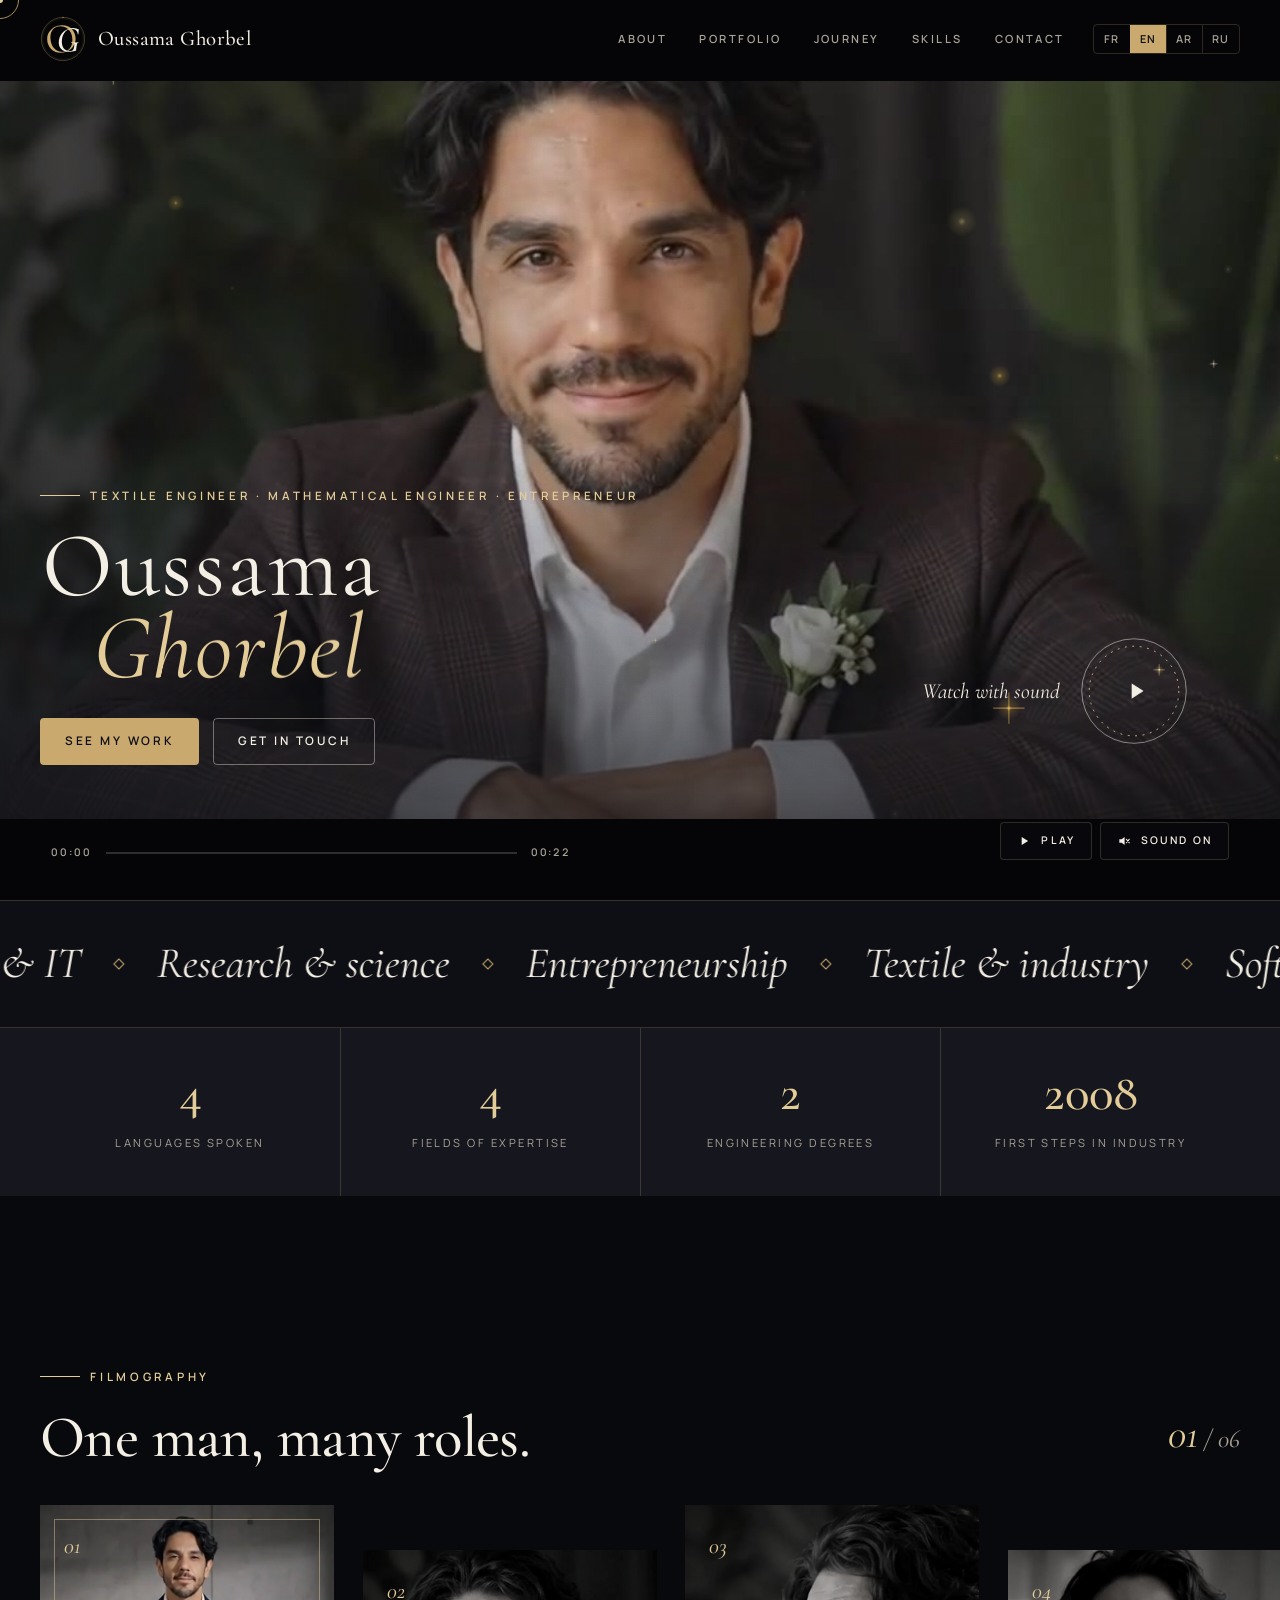
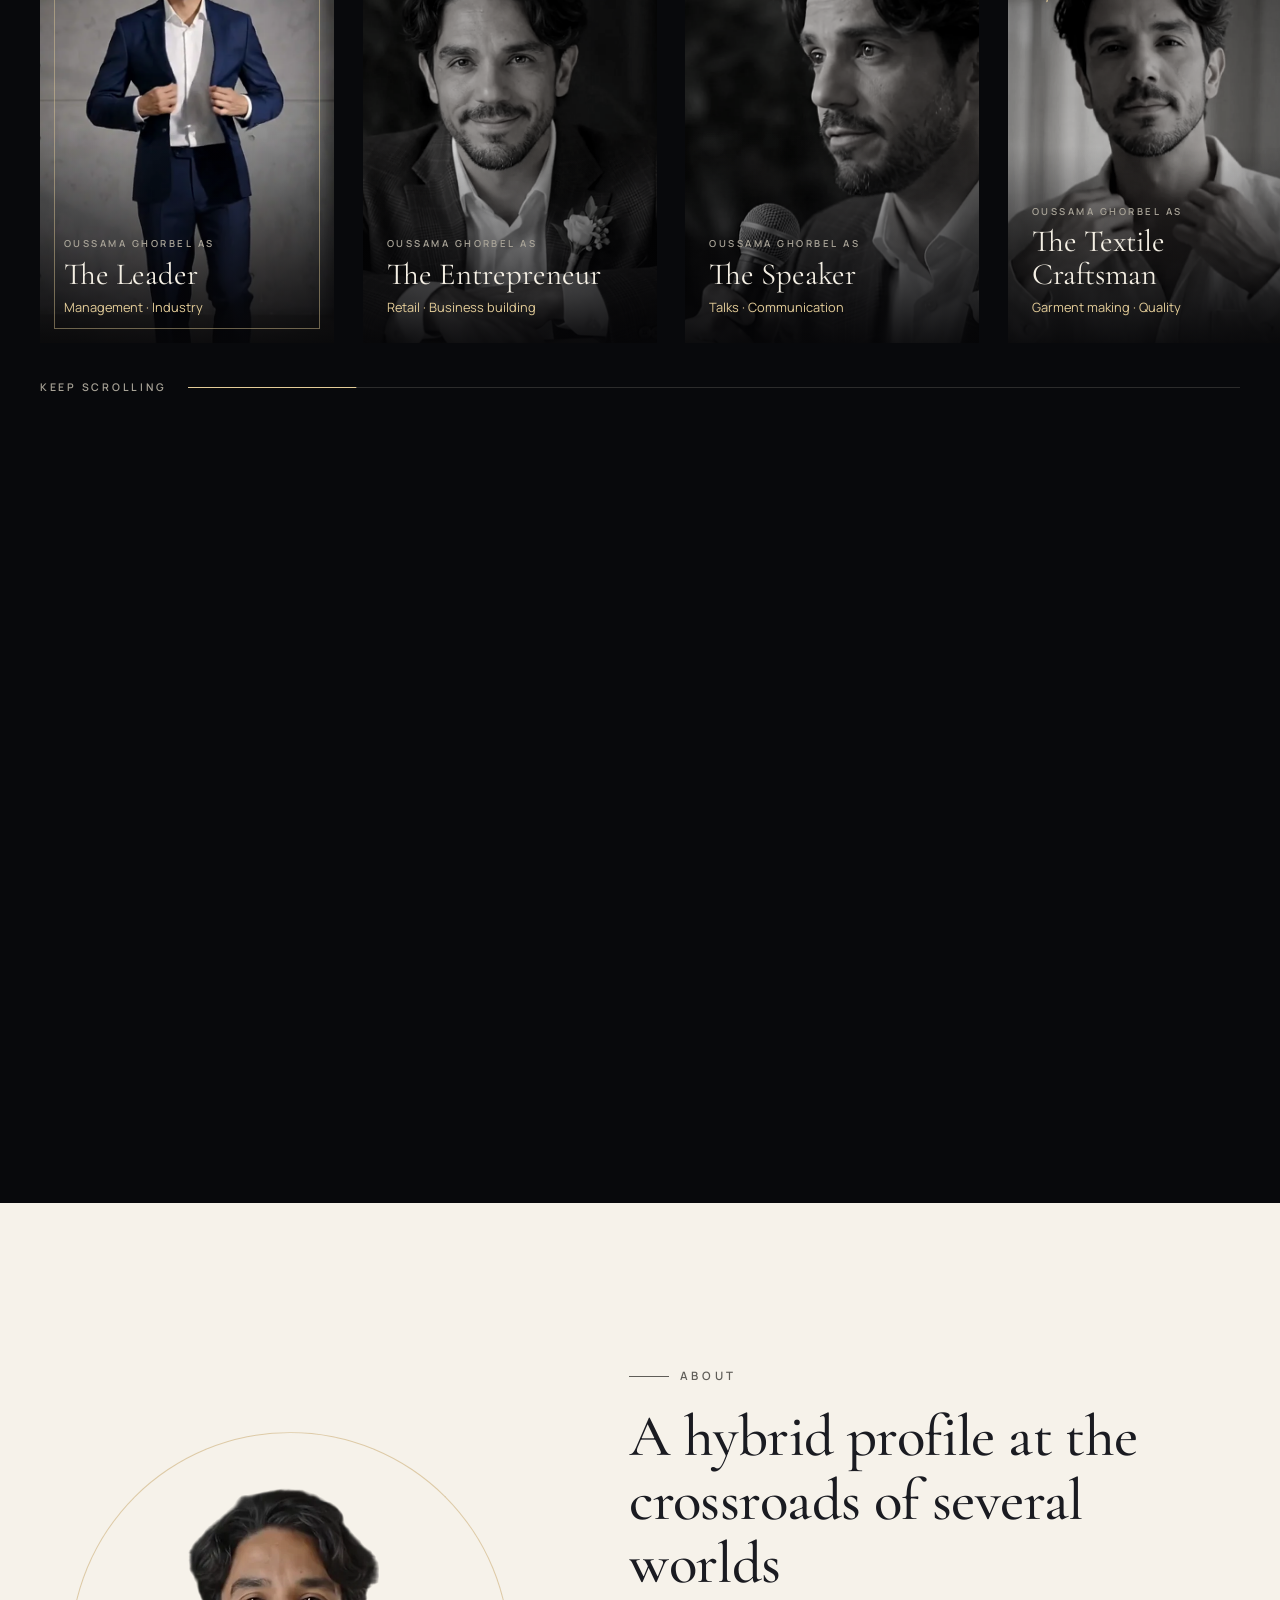
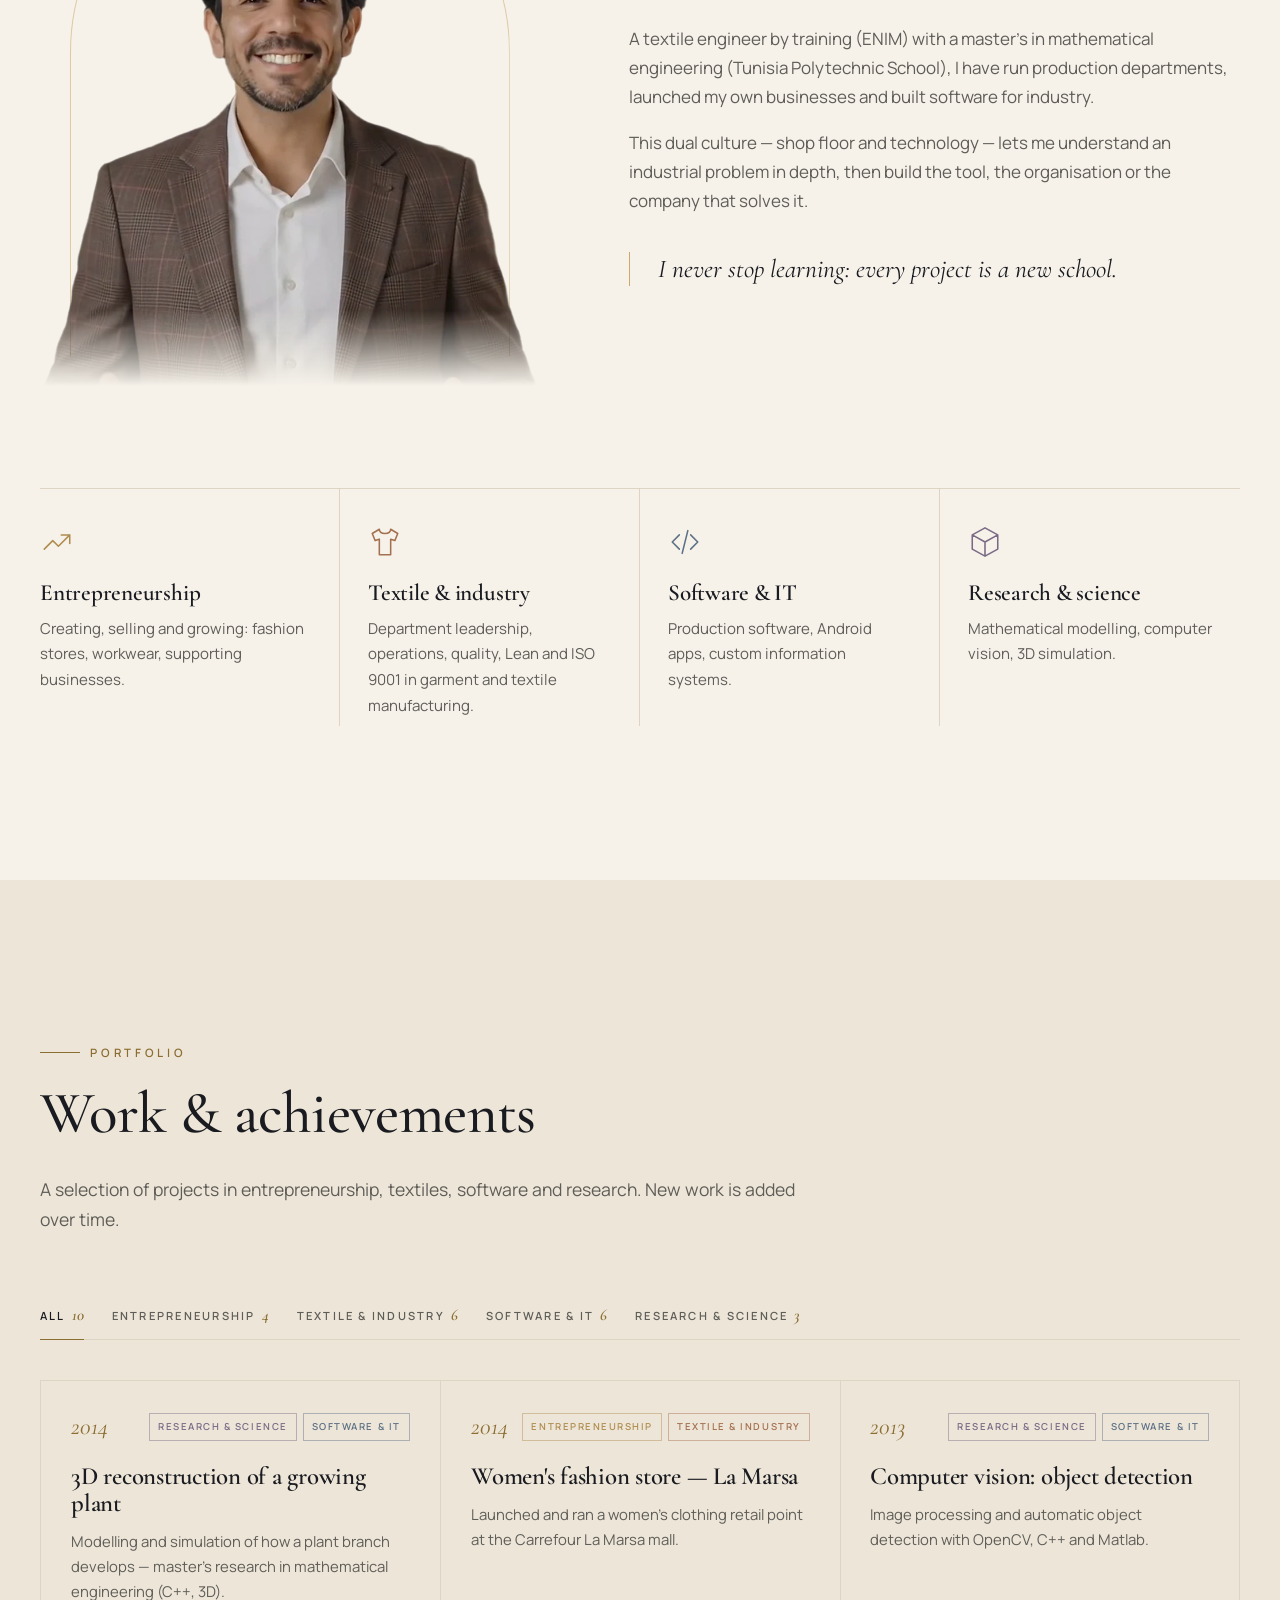
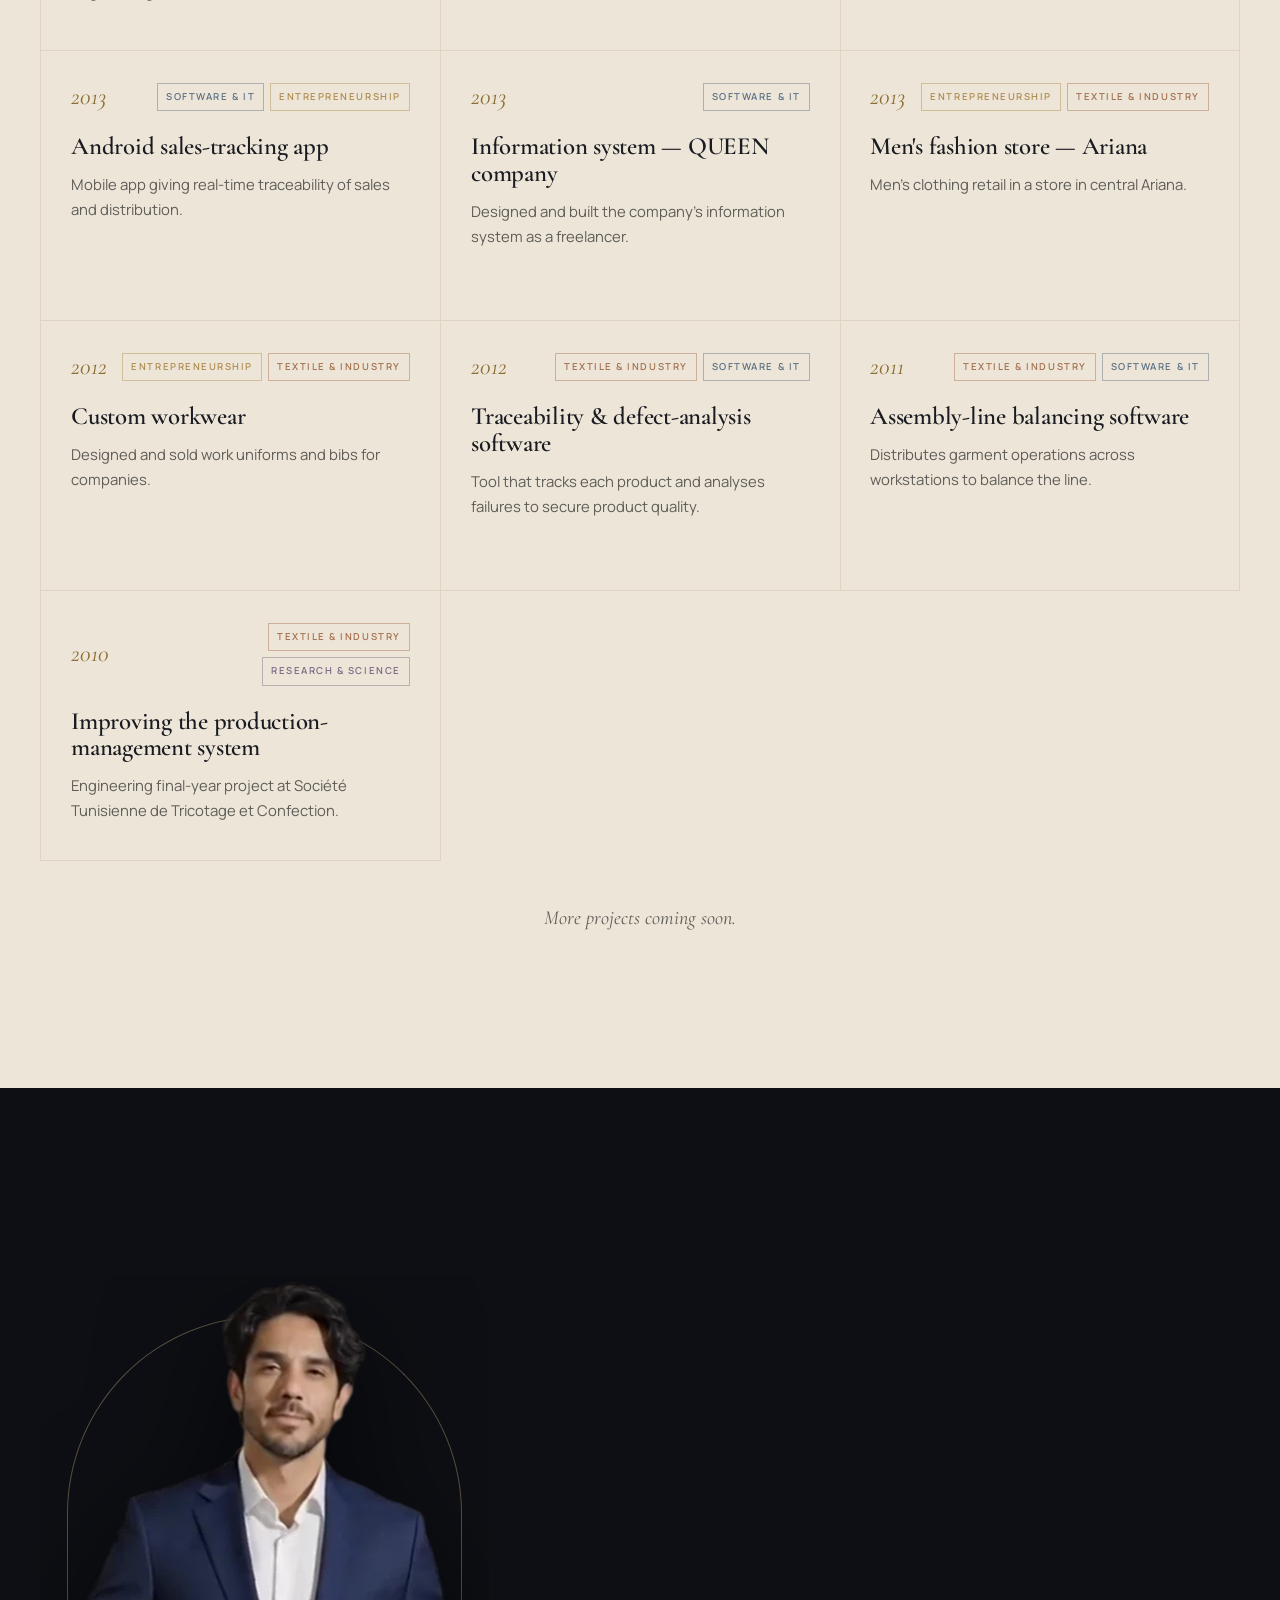
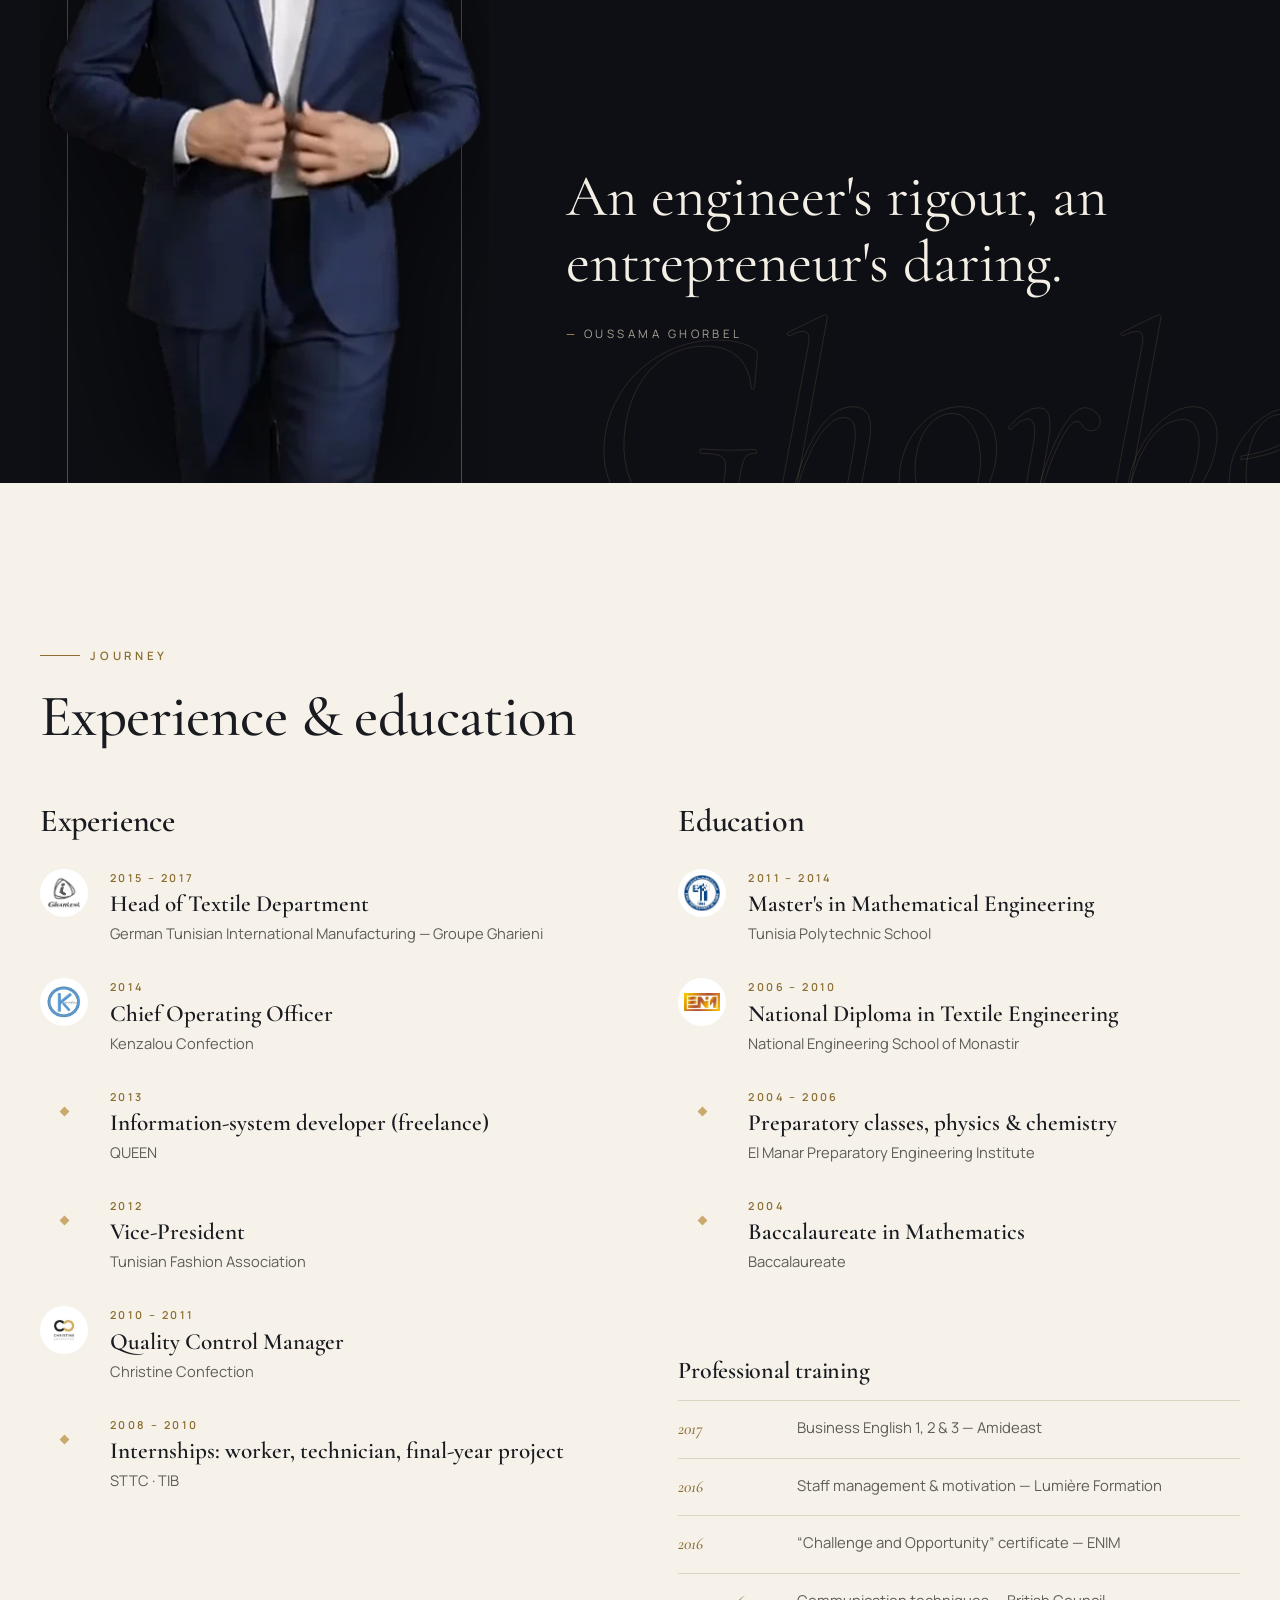
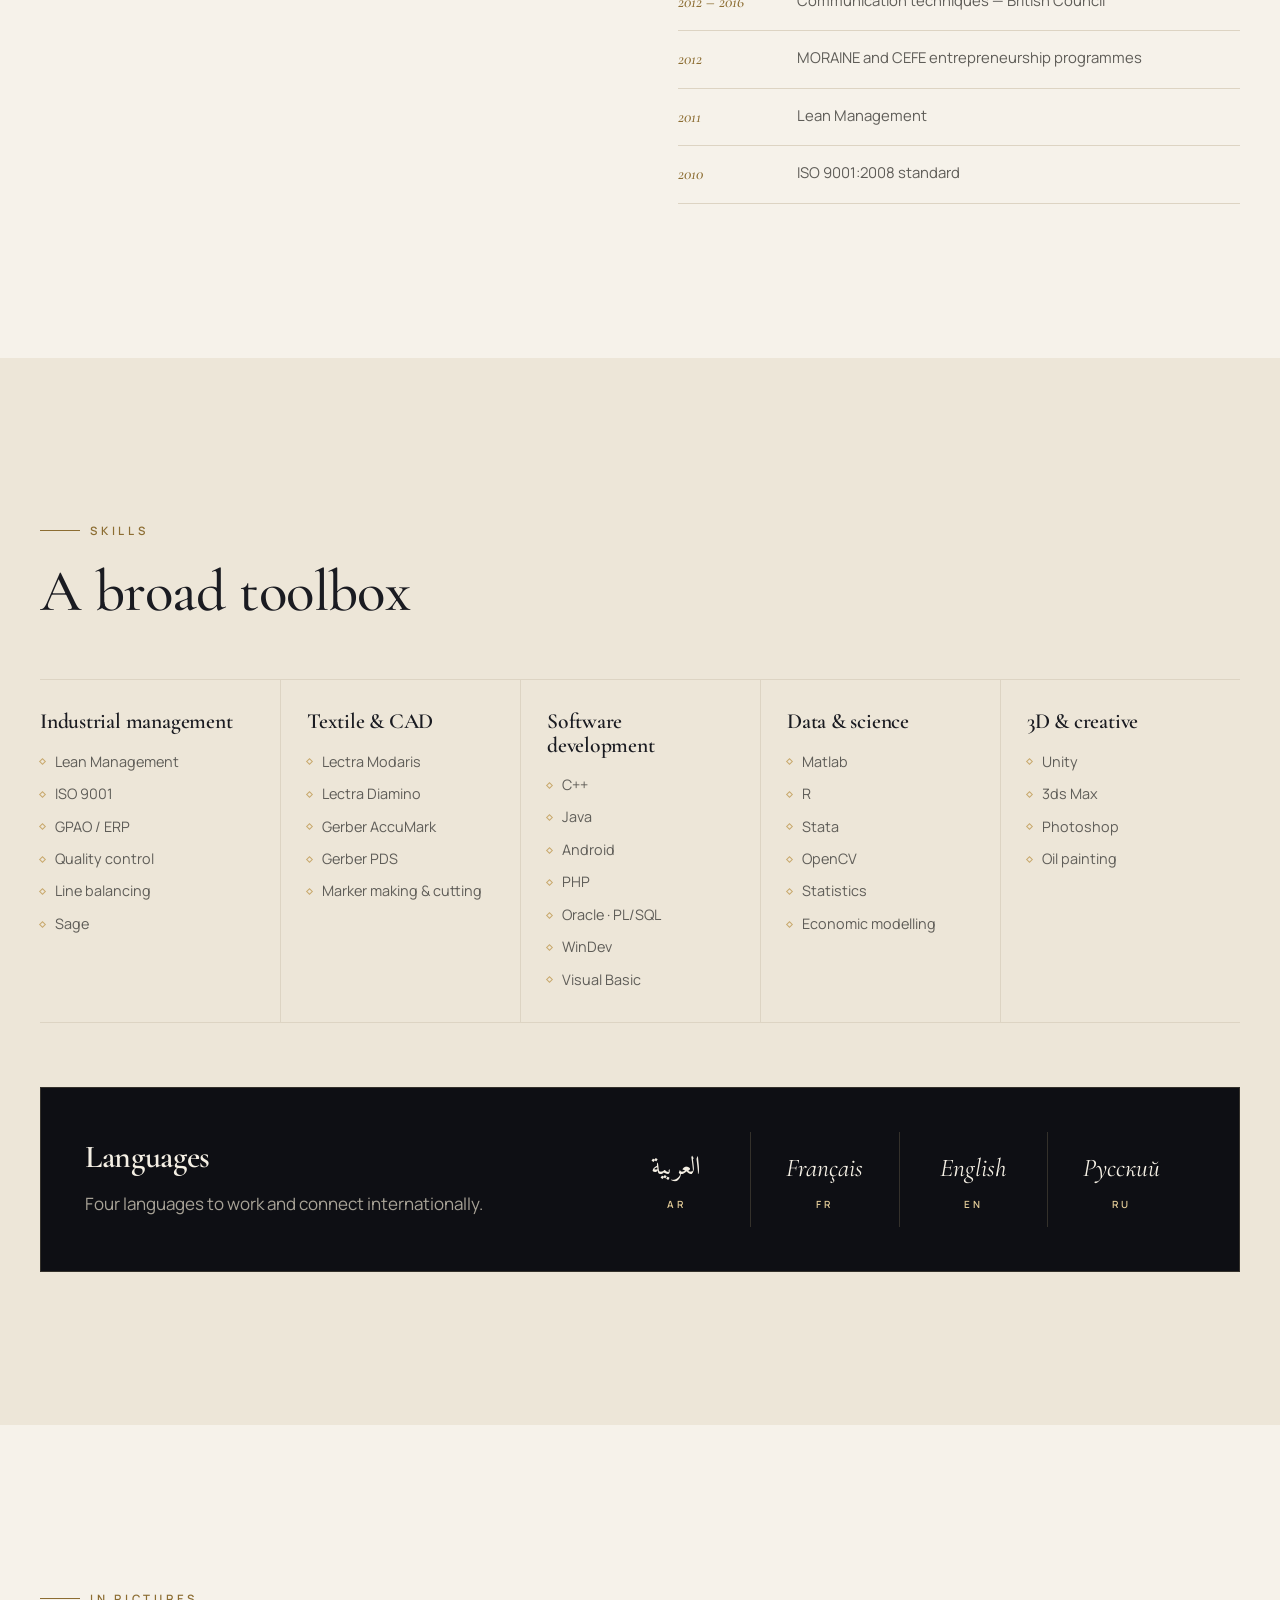
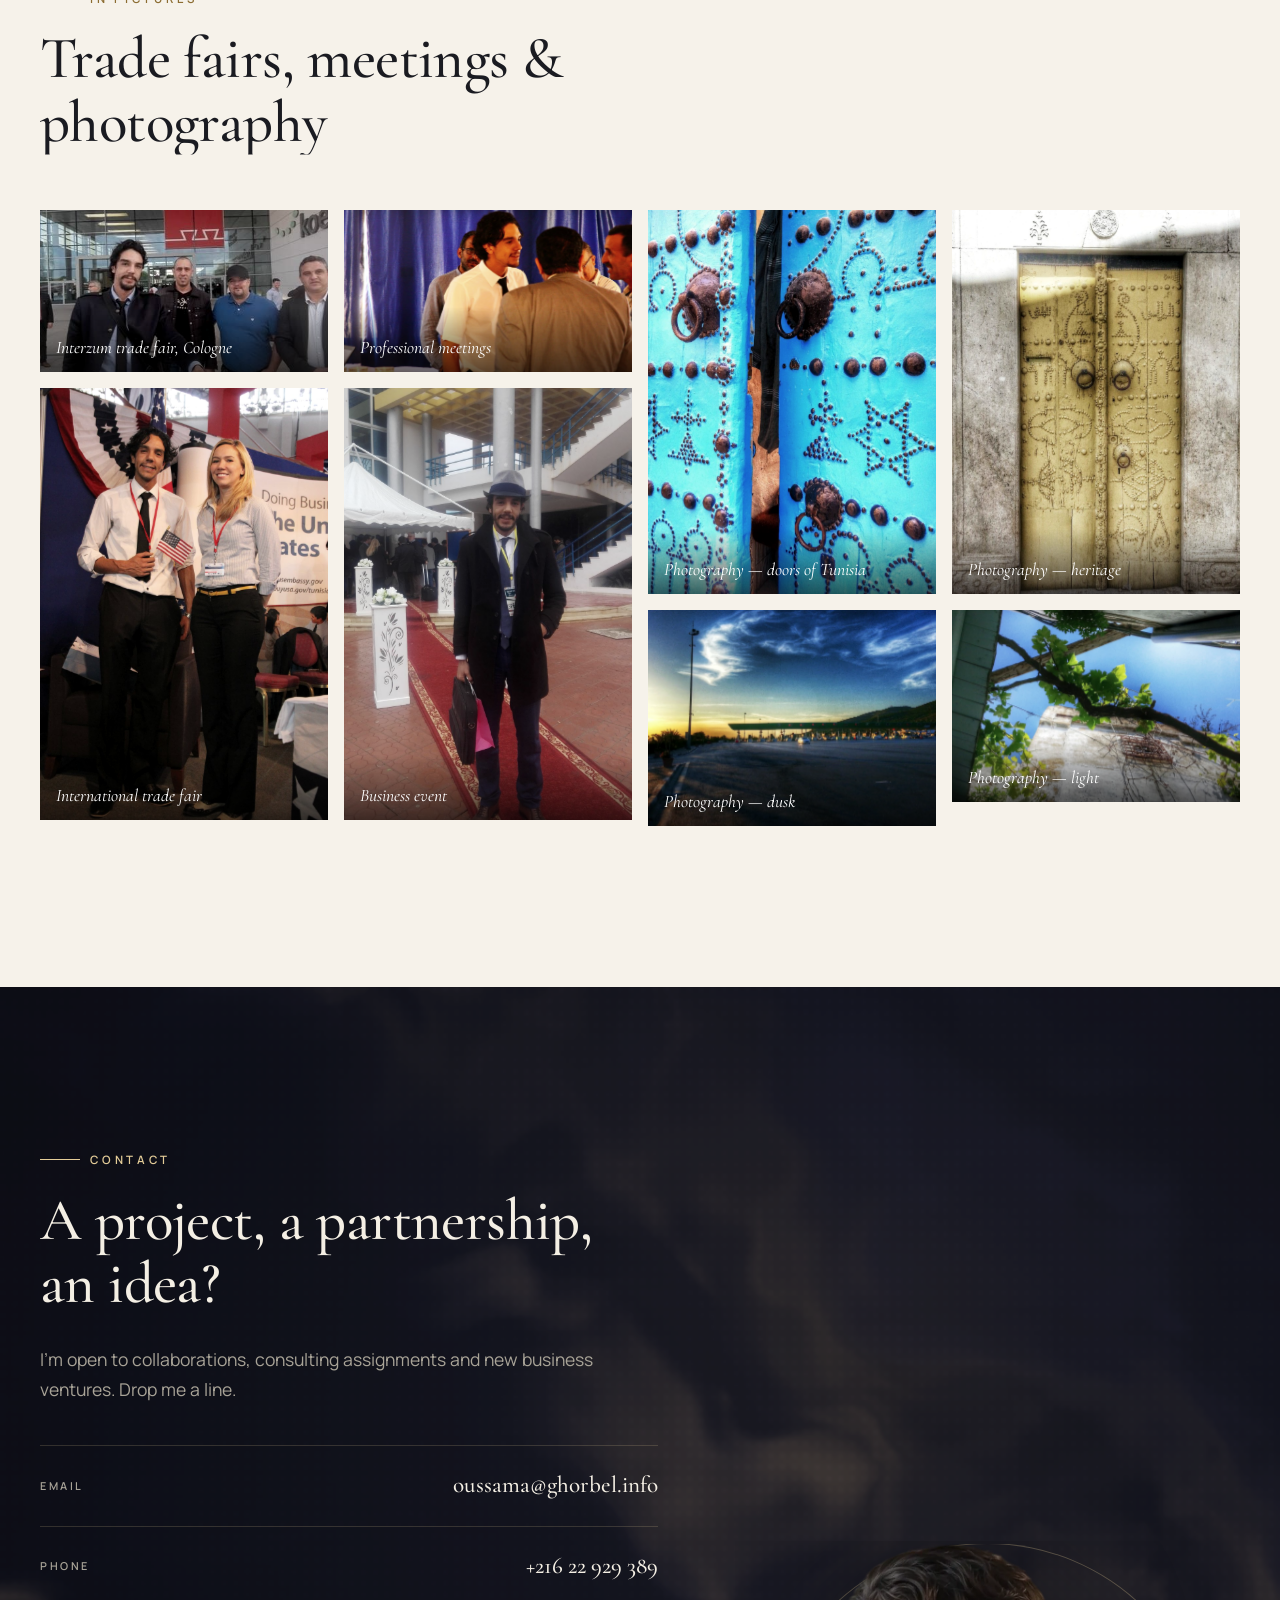
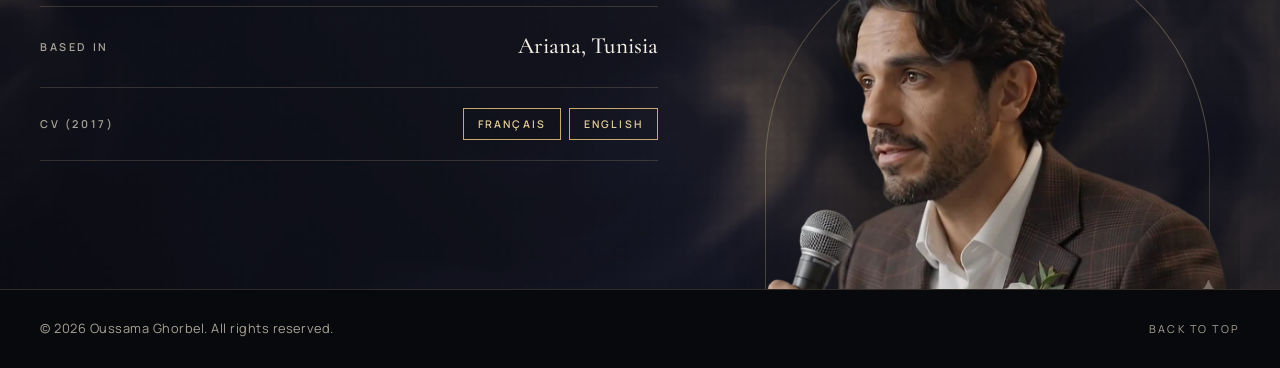
==== commit 1de26ffc: "Ouverture cinéma et filmographie : la vidéo et les tenues au premier plan - En-tête façon film : ban" ====
--- a/index.html
+++ b/index.html
@@ -31,6 +31,7 @@
   </div>
   <div class="cursor" aria-hidden="true"><span class="cursor__ring"></span><span class="cursor__dot"></span></div>
 
+  <div class="progress" aria-hidden="true"><i id="pageProgress"></i></div>
   <a class="skip" href="#main">Aller au contenu</a>
 
   <header class="nav" id="top">
@@ -71,7 +72,8 @@
       </div>
       <div class="hero__veil" aria-hidden="true"></div>
       <div class="hero__grain" aria-hidden="true"></div>
-      <div class="hero__frame" aria-hidden="true"></div>
+      <div class="hero__bar hero__bar--top" aria-hidden="true"></div>
+      <div class="hero__bar hero__bar--bottom" aria-hidden="true"></div>
       <canvas class="hero__spark" id="sparkFront" aria-hidden="true"></canvas>
       <div class="wrap hero__content">
         <p class="kicker hero__in" data-i18n="hero.kicker">Ingénieur textile · Ingénieur en mathématiques · Entrepreneur</p>
@@ -79,17 +81,22 @@
           <span class="line" data-split>Oussama</span>
           <span class="line line--gold" data-split>Ghorbel</span>
         </h1>
-        <p class="hero__lead hero__in" data-i18n="hero.lead">J'allie l'industrie, la technologie et l'esprit d'entreprise pour transformer des idées en projets concrets.</p>
         <div class="hero__cta hero__in">
           <a class="btn btn--primary magnetic" href="#portfolio"><span data-i18n="hero.cta.work">Voir mes travaux</span></a>
           <a class="btn btn--ghost magnetic" href="#contact"><span data-i18n="hero.cta.contact">Me contacter</span></a>
         </div>
-        <ul class="hero__langs hero__in" aria-label="Langues">
-          <li lang="fr">Français</li>
-          <li lang="en">English</li>
-          <li lang="ar">العربية</li>
-          <li lang="ru">Русский</li>
-        </ul>
+      </div>
+      <button type="button" class="hero__watch hero__in magnetic" id="heroWatch">
+        <span class="hero__watch-ring" aria-hidden="true">
+          <svg viewBox="0 0 120 120"><circle cx="60" cy="60" r="56"/><circle class="dash" cx="60" cy="60" r="48"/></svg>
+          <span class="hero__watch-icon"><svg viewBox="0 0 24 24"><path d="M8 5l11 7-11 7z"/></svg></span>
+        </span>
+        <span class="hero__watch-label" data-i18n="hero.watch">Regarder avec le son</span>
+      </button>
+      <div class="hero__timeline hero__in" aria-hidden="true">
+        <span class="hero__time" id="heroTime">00:00</span>
+        <span class="hero__progress"><i id="heroProgress"></i></span>
+        <span class="hero__time" id="heroDur">00:22</span>
       </div>
       <div class="hero__controls hero__in">
         <button type="button" class="vbtn" id="heroPlay" aria-pressed="false">
@@ -101,7 +108,6 @@
           <span data-i18n="video.sound">Activer le son</span>
         </button>
       </div>
-      <a class="hero__scroll" href="#about" aria-label="Défiler"><span></span></a>
     </section>
 
     <!-- MARQUEE -->
@@ -116,6 +122,26 @@
         <div class="stat"><strong>4</strong><span data-i18n="stats.domains">domaines d'expertise</span></div>
         <div class="stat"><strong>2</strong><span data-i18n="stats.degrees">diplômes d'ingénierie</span></div>
         <div class="stat"><strong>2008</strong><span data-i18n="stats.since">premiers pas dans l'industrie</span></div>
+      </div>
+    </section>
+
+    <!-- ROLES -->
+    <section class="roles" id="roles" aria-labelledby="rolesTitle">
+      <div class="roles__pin">
+        <div class="wrap roles__head">
+          <div>
+            <p class="kicker" data-i18n="roles.kicker">Filmographie</p>
+            <h2 id="rolesTitle" data-i18n="roles.title">Un homme, plusieurs rôles.</h2>
+          </div>
+          <p class="roles__count" aria-hidden="true"><span id="rolesIndex">01</span> / <span id="rolesTotal">06</span></p>
+        </div>
+        <div class="roles__viewport">
+          <div class="roles__track" id="rolesTrack"></div>
+        </div>
+        <div class="wrap roles__foot">
+          <span class="roles__hint" data-i18n="roles.hint">Faites défiler</span>
+          <span class="roles__bar" aria-hidden="true"><i id="rolesBar"></i></span>
+        </div>
       </div>
     </section>
 
--- a/assets/css/site.css
+++ b/assets/css/site.css
@@ -134,18 +134,23 @@
 }
 .hero__media { position: absolute; inset: -4%; z-index: -3; }
 .hero__video { width: 100%; height: 100%; object-fit: cover; display: block; }
+.hero { --bar: 9vh; }
 .hero__veil {
   position: absolute; inset: 0; z-index: -2; pointer-events: none;
   background:
-    linear-gradient(90deg, rgba(14, 15, 20, .88) 0%, rgba(14, 15, 20, .55) 42%, rgba(14, 15, 20, .1) 75%),
-    linear-gradient(0deg, rgba(14, 15, 20, .9) 0%, transparent 45%),
-    radial-gradient(120% 90% at 70% 40%, transparent 50%, rgba(14, 15, 20, .55) 100%);
+    linear-gradient(0deg, rgba(14, 15, 20, .85) 0%, rgba(14, 15, 20, .35) 32%, transparent 55%),
+    linear-gradient(90deg, rgba(14, 15, 20, .55) 0%, transparent 45%),
+    radial-gradient(130% 100% at 60% 35%, transparent 55%, rgba(14, 15, 20, .45) 100%);
 }
 html[dir="rtl"] .hero__veil {
   background:
-    linear-gradient(270deg, rgba(14, 15, 20, .88) 0%, rgba(14, 15, 20, .55) 42%, rgba(14, 15, 20, .1) 75%),
-    linear-gradient(0deg, rgba(14, 15, 20, .9) 0%, transparent 45%);
-}
+    linear-gradient(0deg, rgba(14, 15, 20, .85) 0%, rgba(14, 15, 20, .35) 32%, transparent 55%),
+    linear-gradient(270deg, rgba(14, 15, 20, .55) 0%, transparent 45%);
+}
+/* Bandes noires du format cinéma */
+.hero__bar { position: absolute; inset-inline: 0; z-index: 2; height: var(--bar); background: #050507; pointer-events: none; }
+.hero__bar--top { top: 0; }
+.hero__bar--bottom { bottom: 0; }
 .hero__grain {
   position: absolute; inset: -50%; z-index: -1; pointer-events: none; opacity: .08; mix-blend-mode: overlay;
   background-image: url("data:image/svg+xml,%3Csvg xmlns='http://www.w3.org/2000/svg' width='160' height='160'%3E%3Cfilter id='n'%3E%3CfeTurbulence type='fractalNoise' baseFrequency='.9' numOctaves='3' stitchTiles='stitch'/%3E%3C/filter%3E%3Crect width='100%25' height='100%25' filter='url(%23n)'/%3E%3C/svg%3E");
@@ -153,11 +158,10 @@
 }
 @keyframes grain { 0%, 100% { transform: translate(0, 0); } 25% { transform: translate(-3%, 2%); } 50% { transform: translate(2%, -3%); } 75% { transform: translate(3%, 3%); } }
 .hero__spark { position: absolute; inset: 0; width: 100%; height: 100%; pointer-events: none; z-index: 1; }
-.hero__frame { position: absolute; inset: 96px clamp(16px, 3vw, 40px) clamp(16px, 3vw, 40px); border: 1px solid var(--hair-dark); pointer-events: none; z-index: 0; }
-.hero__content { position: relative; z-index: 2; padding: 140px 0 clamp(80px, 13vh, 140px); }
+.hero__content { position: relative; z-index: 3; padding: 140px 0 calc(var(--bar) + clamp(36px, 6vh, 64px)); }
 .hero .kicker { color: var(--gold-2); }
 .hero__name {
-  font-size: clamp(3.6rem, 10.5vw, 9.5rem); font-weight: 400; line-height: .9; letter-spacing: -.02em;
+  font-size: clamp(3rem, 7.2vw, 6.6rem); text-shadow: 0 10px 40px rgba(0, 0, 0, .35); font-weight: 400; line-height: .9; letter-spacing: -.02em;
   margin: 0 0 .3em; direction: ltr; text-align: start;
 }
 html[dir="rtl"] .hero__name { text-align: right; font-family: var(--serif); font-weight: 400; line-height: .9; }
@@ -167,12 +171,40 @@
 .hero__name .char { display: inline-block; overflow: hidden; vertical-align: top; padding: 0 .02em .1em; margin-bottom: -.1em; }
 .hero__name .char > span { display: inline-block; will-change: transform; }
 .hero__lead { font-size: clamp(1.02rem, 1.4vw, 1.18rem); color: rgba(244, 239, 228, .78); max-width: 34em; }
-.hero__cta { display: flex; flex-wrap: wrap; gap: 14px; margin: 34px 0 30px; }
+.hero__cta { display: flex; flex-wrap: wrap; gap: 14px; margin: 26px 0 0; }
 .hero__langs { list-style: none; padding: 0; margin: 0; display: flex; flex-wrap: wrap; }
 .hero__langs li { font-family: var(--serif); font-size: 1.05rem; font-style: italic; color: var(--on-dark-muted); padding: 0 14px; border-inline-start: 1px solid var(--hair-dark); }
 .hero__langs li:first-child { padding-inline-start: 0; border: 0; }
 .hero__langs li[lang="ar"] { font-family: var(--serif-ar); font-style: normal; }
-.hero__controls { position: absolute; z-index: 3; inset-inline-end: clamp(32px, 5vw, 72px); bottom: clamp(36px, 6vh, 64px); display: flex; gap: 10px; }
+.hero__controls { position: absolute; z-index: 4; inset-inline-end: clamp(16px, 4vw, 56px); bottom: calc(var(--bar) / 2); transform: translateY(50%); display: flex; gap: 8px; }
+.hero__timeline {
+  position: absolute; z-index: 4; inset-inline-start: clamp(16px, 4vw, 56px); bottom: calc(var(--bar) / 2); transform: translateY(50%);
+  display: flex; align-items: center; gap: 14px; width: min(42vw, 520px); direction: ltr;
+  font: 600 .66rem/1 var(--font); letter-spacing: .18em; color: var(--on-dark-muted); font-variant-numeric: tabular-nums;
+}
+.hero__progress { position: relative; flex: 1; height: 14px; cursor: pointer; }
+.hero__progress::before { content: ""; position: absolute; inset: 6px 0; background: rgba(244, 239, 228, .18); }
+.hero__progress i { position: absolute; inset: 6px 0; background: var(--gold-2); transform-origin: left; transform: scaleX(0); }
+.hero__progress:hover::before, .hero__progress:hover i { inset: 5px 0; }
+/* Bouton « Regarder avec le son » */
+.hero__watch {
+  position: absolute; z-index: 4; inset-inline-end: clamp(24px, 7vw, 110px); bottom: calc(var(--bar) + clamp(40px, 8vh, 90px));
+  display: flex; align-items: center; gap: 18px; flex-direction: row-reverse;
+  background: none; border: 0; color: var(--on-dark); cursor: pointer; padding: 0;
+}
+.hero__watch-ring { position: relative; width: 112px; height: 112px; display: block; }
+.hero__watch-ring > svg { width: 100%; height: 100%; animation: spin 16s linear infinite; }
+.hero__watch-ring circle { fill: none; stroke: rgba(244, 239, 228, .55); stroke-width: 1; }
+.hero__watch-ring circle.dash { stroke: var(--gold-2); stroke-dasharray: 2 6; }
+.hero__watch-icon { position: absolute; inset: 0; display: grid; place-items: center; }
+.hero__watch-icon svg { width: 26px; height: 26px; fill: var(--on-dark); margin-inline-start: 4px; transition: transform .5s var(--ease); }
+.hero__watch:hover .hero__watch-icon svg { transform: scale(1.25); }
+.hero__watch-label { font-family: var(--serif); font-style: italic; font-size: 1.35rem; text-shadow: 0 4px 20px rgba(0, 0, 0, .5); }
+html[lang="ar"] .hero__watch-label { font-family: var(--serif-ar); font-style: normal; }
+.hero.is-sound .hero__watch-ring > svg { animation-duration: 4s; }
+.hero.is-sound .hero__watch-ring circle:first-child { stroke: var(--gold-2); }
+@keyframes spin { to { transform: rotate(360deg); } }
+
 .vbtn {
   display: inline-flex; align-items: center; gap: 10px; cursor: pointer; padding: 11px 16px;
   font: 600 .66rem/1 var(--font); text-transform: uppercase; letter-spacing: .2em;
@@ -186,7 +218,7 @@
 #heroPlay .i-play, #heroSound .i-wave { display: none; }
 #heroPlay[aria-pressed="true"] .i-play, #heroSound[aria-pressed="true"] .i-wave { display: inline; }
 #heroPlay[aria-pressed="true"] .i-pause, #heroSound[aria-pressed="true"] .i-mute { display: none; }
-.hero__scroll { position: absolute; z-index: 3; inset-inline-start: 50%; bottom: 0; width: 1px; height: 64px; background: var(--hair-dark); overflow: hidden; }
+.hero__scroll { position: absolute; z-index: 4; inset-inline-start: 50%; bottom: calc(var(--bar) - 30px); width: 1px; height: 60px; background: var(--hair-dark); overflow: hidden; }
 .hero__scroll span { position: absolute; inset: 0; background: var(--gold-2); animation: scrolline 2.2s var(--ease) infinite; }
 @keyframes scrolline { 0% { transform: translateY(-100%); } 60%, 100% { transform: translateY(100%); } }
 
@@ -197,6 +229,49 @@
 .marquee__group span { font-family: var(--serif); font-style: italic; font-size: clamp(1.6rem, 3.4vw, 2.8rem); padding: 0 34px; white-space: nowrap; }
 html[lang="ar"] .marquee__group span { font-family: var(--serif-ar); font-style: normal; }
 .marquee__group i { width: 8px; height: 8px; flex-shrink: 0; transform: rotate(45deg); border: 1px solid var(--gold); }
+
+/* ---------- Progression de lecture ---------- */
+.progress { position: fixed; inset: 0 0 auto 0; z-index: 60; height: 2px; pointer-events: none; }
+.progress i { display: block; height: 100%; background: linear-gradient(90deg, var(--gold), var(--gold-2)); transform-origin: left; transform: scaleX(0); }
+html[dir="rtl"] .progress i { transform-origin: right; }
+
+/* ---------- Rôles (bande défilante horizontale) ---------- */
+.roles { position: relative; background: #08090c; color: var(--on-dark); overflow: hidden; }
+.roles__pin { min-height: 100vh; min-height: 100svh; display: flex; flex-direction: column; justify-content: center; gap: clamp(20px, 4vh, 44px); padding: 110px 0 48px; }
+.roles__head { display: flex; justify-content: space-between; align-items: flex-end; gap: 24px; }
+.roles .kicker { color: var(--gold-2); }
+.roles h2 { margin: 0; }
+.roles__count { margin: 0; font-family: var(--serif); font-style: italic; font-size: 1.6rem; color: var(--on-dark-muted); white-space: nowrap; direction: ltr; }
+.roles__count span:first-child { color: var(--gold-2); font-size: 2.6rem; }
+.roles__viewport { overflow-x: auto; scroll-snap-type: x mandatory; scrollbar-width: none; -webkit-overflow-scrolling: touch; }
+.roles__viewport::-webkit-scrollbar { display: none; }
+@media (min-width: 701px) { .has-motion .roles__viewport { overflow: visible; } }
+.roles__track { display: flex; gap: clamp(14px, 2.2vw, 32px); width: max-content; direction: ltr; padding-inline: max(16px, calc((100vw - var(--wrap)) / 2)); will-change: transform; }
+.role {
+  position: relative; flex-shrink: 0; width: clamp(230px, 23vw, 350px); aspect-ratio: 3 / 4; padding: 0; border: 0; overflow: hidden;
+  background: #000; color: var(--on-dark); cursor: pointer; text-align: start; scroll-snap-align: center; font: inherit;
+}
+.role:nth-child(even) { margin-top: 5vh; }
+.role__media, .role__media img { display: block; width: 100%; height: 100%; }
+.role__media img { object-fit: cover; filter: grayscale(.9) contrast(1.06) brightness(.85); transform: scale(1.08); transition: filter 1s var(--ease), transform 1.4s var(--ease); }
+.role:hover .role__media img, .role:focus-visible .role__media img, .role.is-active .role__media img { filter: none; transform: scale(1); }
+.role::after { content: ""; position: absolute; inset: 0; background: linear-gradient(0deg, rgba(5, 5, 7, .9) 0%, transparent 50%); pointer-events: none; }
+.role::before { content: ""; position: absolute; inset: 10px; z-index: 2; border: 1px solid rgba(227, 204, 152, 0); transition: border-color .8s var(--ease), inset .8s var(--ease); pointer-events: none; }
+.role:hover::before, .role.is-active::before { border-color: rgba(227, 204, 152, .45); inset: 14px; }
+.role__num { position: absolute; z-index: 2; top: 22px; inset-inline-start: 24px; font-family: var(--serif); font-style: italic; font-size: 1.4rem; color: var(--gold-2); }
+.role__body { position: absolute; z-index: 2; inset: auto 24px 24px; display: flex; flex-direction: column; gap: 6px; }
+html[dir="rtl"] .role__body { direction: rtl; text-align: right; }
+.role__starring { font-size: .6rem; font-weight: 600; text-transform: uppercase; letter-spacing: .26em; color: var(--on-dark-muted); }
+html[lang="ar"] .role__starring { letter-spacing: 0; font-size: .78rem; }
+.role__title { font-family: var(--serif); font-size: clamp(1.7rem, 2.4vw, 2.3rem); line-height: 1.05; }
+html[lang="ar"] .role__title { font-family: var(--serif-ar); }
+.role__genre { font-size: .8rem; color: var(--gold-2); }
+.roles__foot { display: flex; align-items: center; gap: 22px; }
+.roles__hint { font-size: .66rem; font-weight: 600; text-transform: uppercase; letter-spacing: .26em; color: var(--on-dark-muted); white-space: nowrap; }
+html[lang="ar"] .roles__hint { letter-spacing: 0; font-size: .85rem; }
+.roles__bar { position: relative; flex: 1; height: 1px; background: rgba(244, 239, 228, .15); }
+.roles__bar i { position: absolute; inset: 0; background: var(--gold-2); transform-origin: left; transform: scaleX(.16); }
+html[dir="rtl"] .roles__bar i { transform-origin: right; }
 
 /* ---------- Chiffres ---------- */
 .stats { background: var(--ink-2); color: var(--on-dark); }
@@ -410,7 +485,6 @@
   .domain:nth-child(3) { padding-inline-start: 0; }
   .domain:nth-child(n+3) { border-top: 1px solid var(--line); }
   .interlude__quote, .contact__body { padding-bottom: 32px; }
-  .hero__frame { display: none; }
 }
 @media (max-width: 860px) {
   .burger { display: block; }
@@ -429,9 +503,19 @@
   .brand__name { display: none; }
   .hero__veil { background: linear-gradient(0deg, rgba(14, 15, 20, .95) 0%, rgba(14, 15, 20, .7) 45%, rgba(14, 15, 20, .15) 80%); }
   html[dir="rtl"] .hero__veil { background: linear-gradient(0deg, rgba(14, 15, 20, .95) 0%, rgba(14, 15, 20, .7) 45%, rgba(14, 15, 20, .15) 80%); }
-  .hero__content { padding: 120px 0 110px; }
-  .hero__controls { inset-inline-start: 16px; inset-inline-end: auto; bottom: 28px; }
+  .hero { --bar: 76px; }
+  .hero__content { padding: 120px 0 calc(var(--bar) + 124px); }
+  .hero__timeline { width: auto; inset-inline-end: auto; gap: 10px; }
+  .hero__progress { width: 90px; flex: none; }
+  .hero__controls .vbtn span { display: none; }
+  .hero__controls .vbtn { padding: 10px 12px; }
+  .hero__watch { inset-inline-end: 16px; inset-inline-start: 16px; bottom: calc(var(--bar) + 28px); justify-content: flex-end; }
+  .hero__watch-ring { width: 72px; height: 72px; }
+  .hero__watch-label { font-size: 1.1rem; }
   .hero__scroll { display: none; }
+  .roles__head { flex-direction: column; align-items: flex-start; }
+  .role { width: 74vw; }
+  .role:nth-child(even) { margin-top: 0; }
   .stats__grid { grid-template-columns: 1fr 1fr; }
   .stat:nth-child(3) { border-inline-start: 0; }
   .stat:nth-child(n+3) { border-top: 1px solid var(--hair-dark); }
--- a/assets/css/motion.css
+++ b/assets/css/motion.css
@@ -31,7 +31,7 @@
   transition: width .35s, height .35s, margin .35s, background .35s, border-color .35s, opacity .3s;
 }
 .cursor-hover .cursor__ring { width: 64px; height: 64px; margin: -32px 0 0 -32px; background: rgba(230, 199, 124, .12); border-color: transparent; }
-.cursor-view .cursor__ring { width: 84px; height: 84px; margin: -42px 0 0 -42px; background: rgba(230, 199, 124, .9); mix-blend-mode: normal; }
+.cursor-view .cursor__ring { width: 96px; height: 96px; margin: -48px 0 0 -48px; background: rgba(14, 15, 20, .12); border: 1px solid var(--gold-2); backdrop-filter: blur(2px) saturate(1.2); -webkit-backdrop-filter: blur(2px) saturate(1.2); }
 .cursor-out .cursor span { opacity: 0; }
 
 /* ---------- Cartes : profondeur et reflet ---------- */
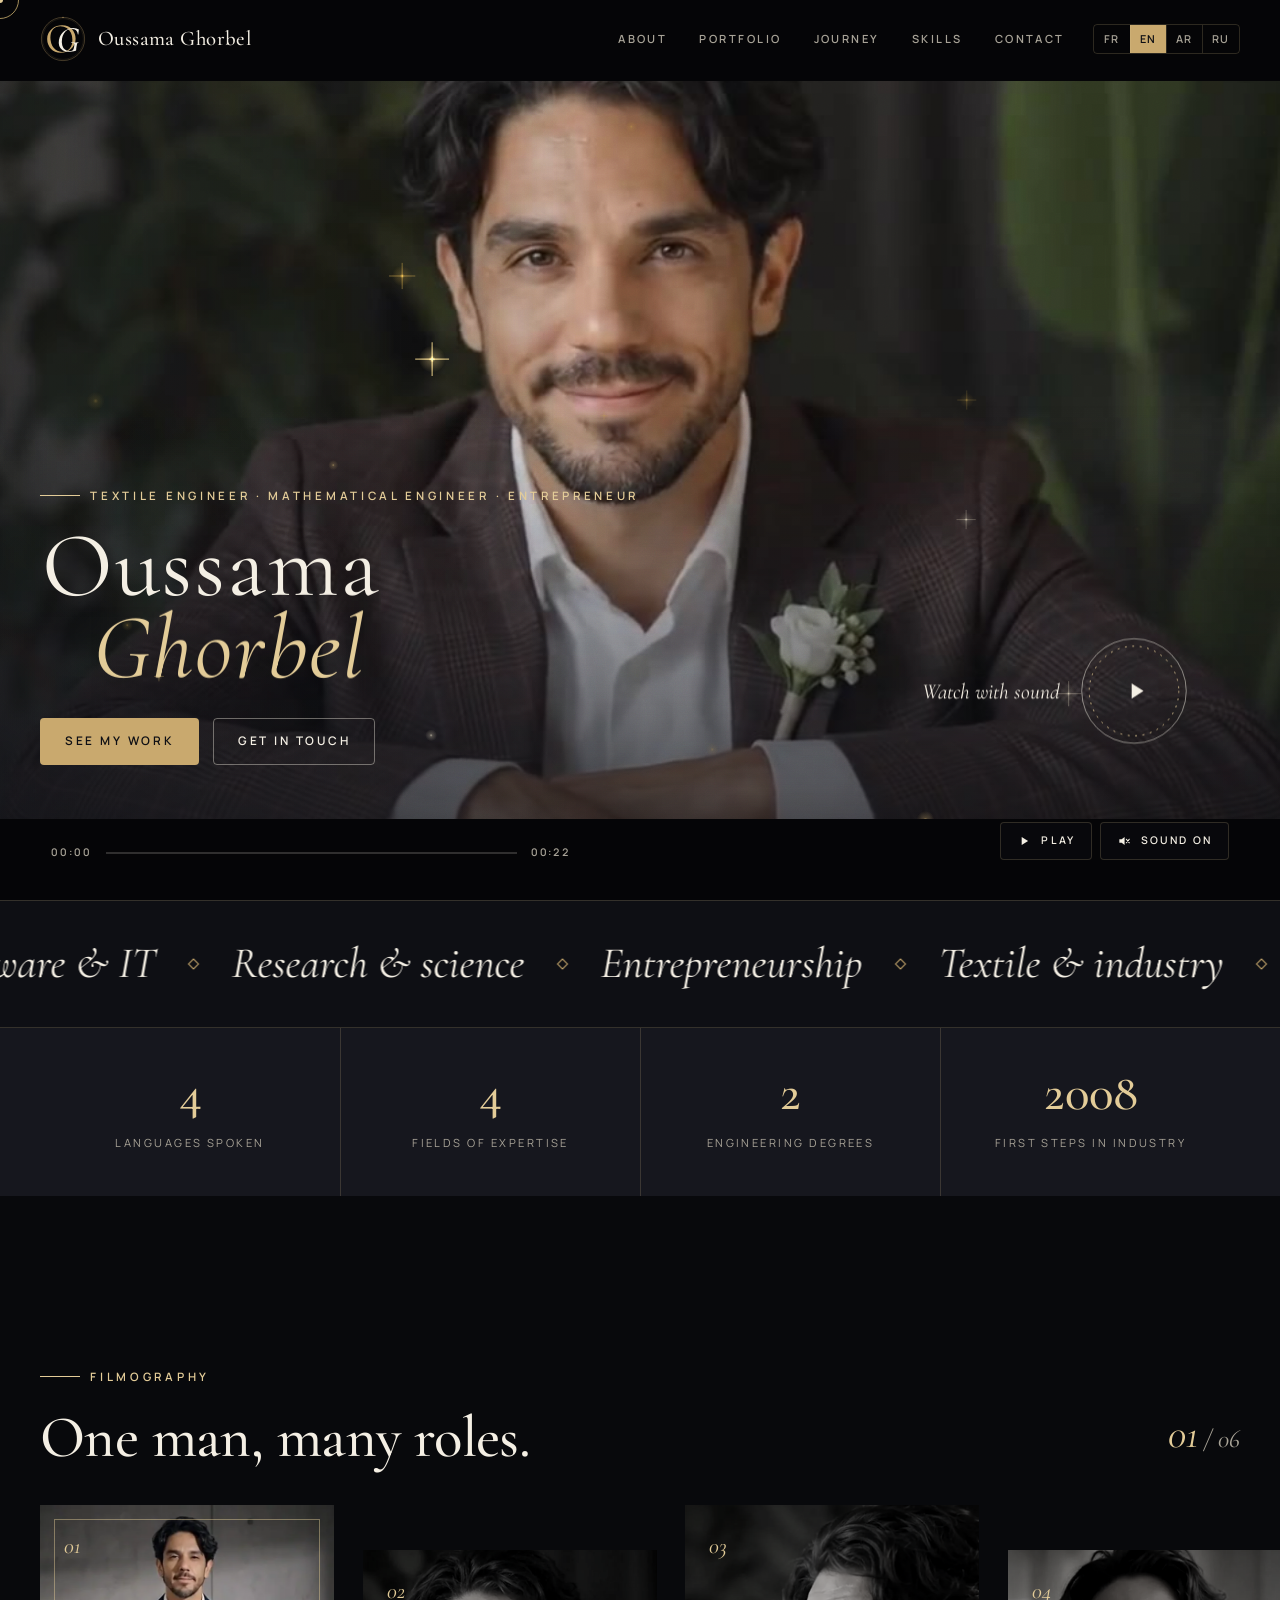
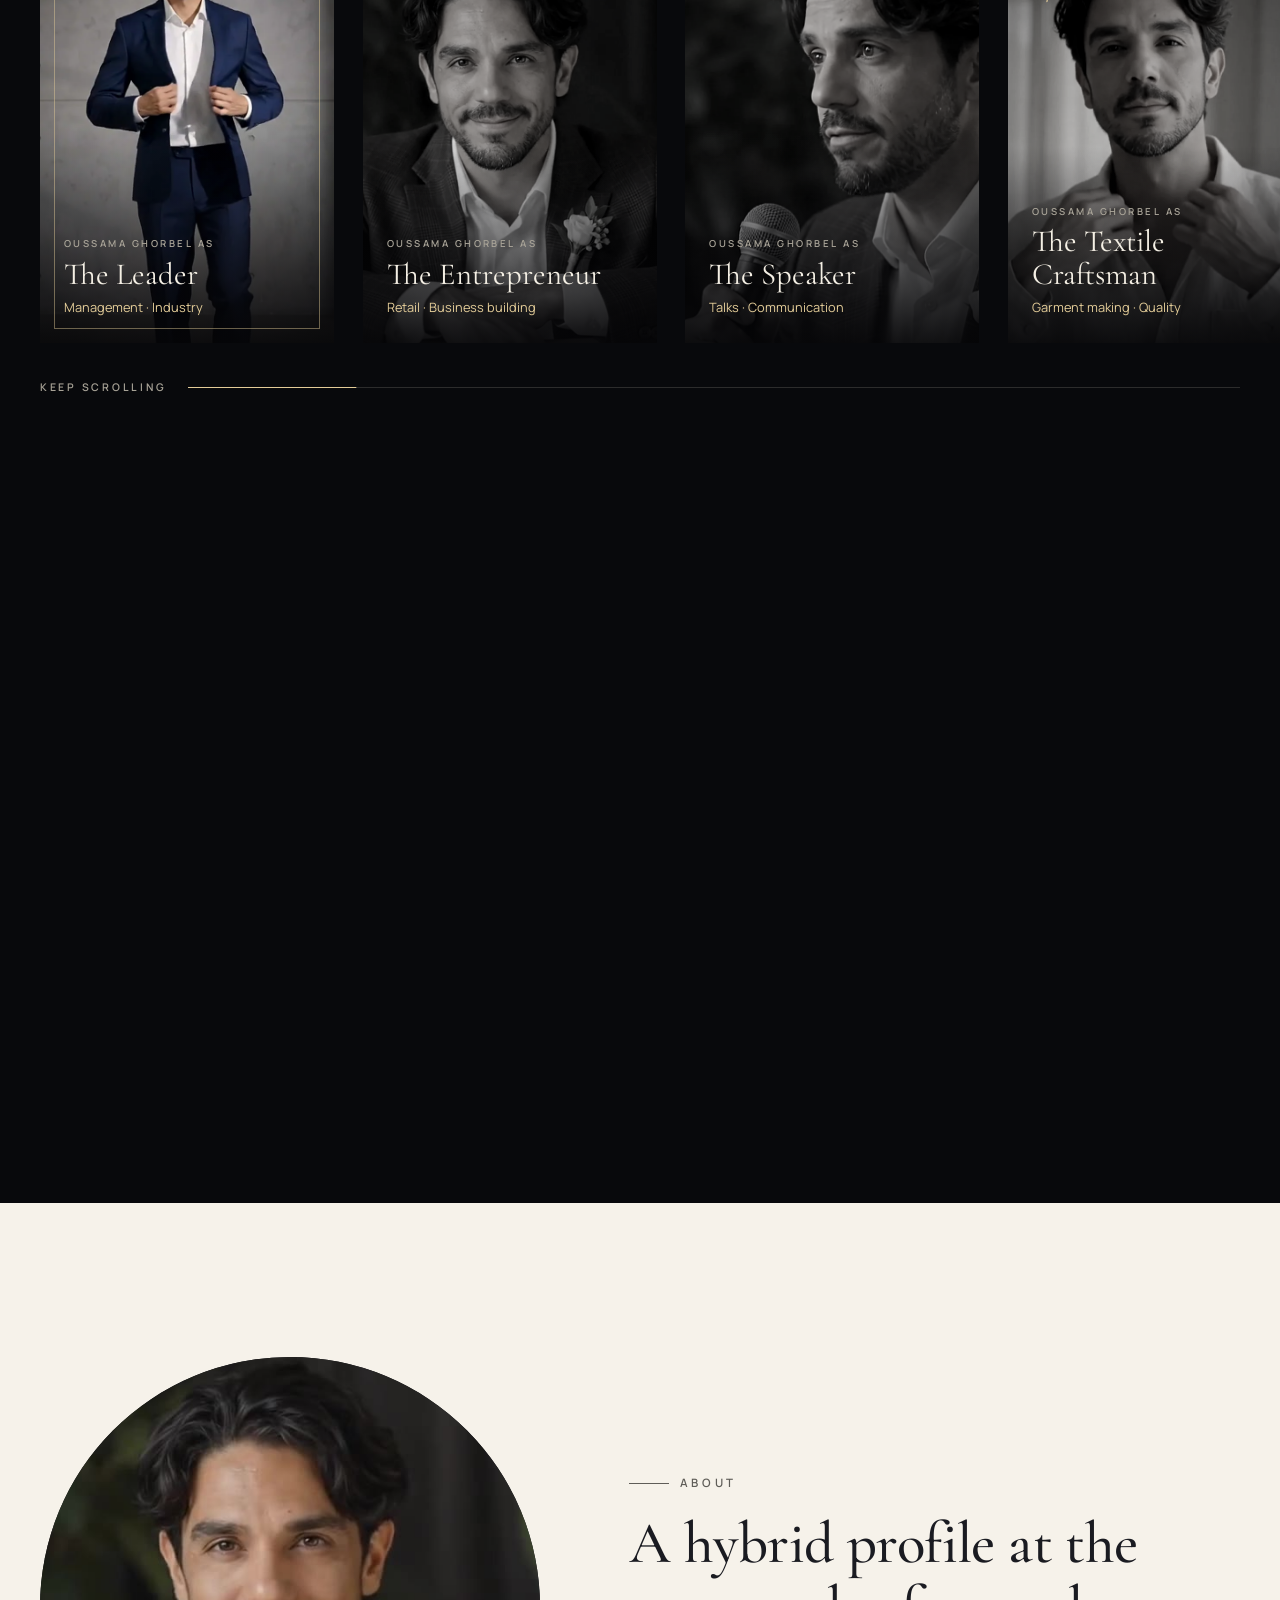
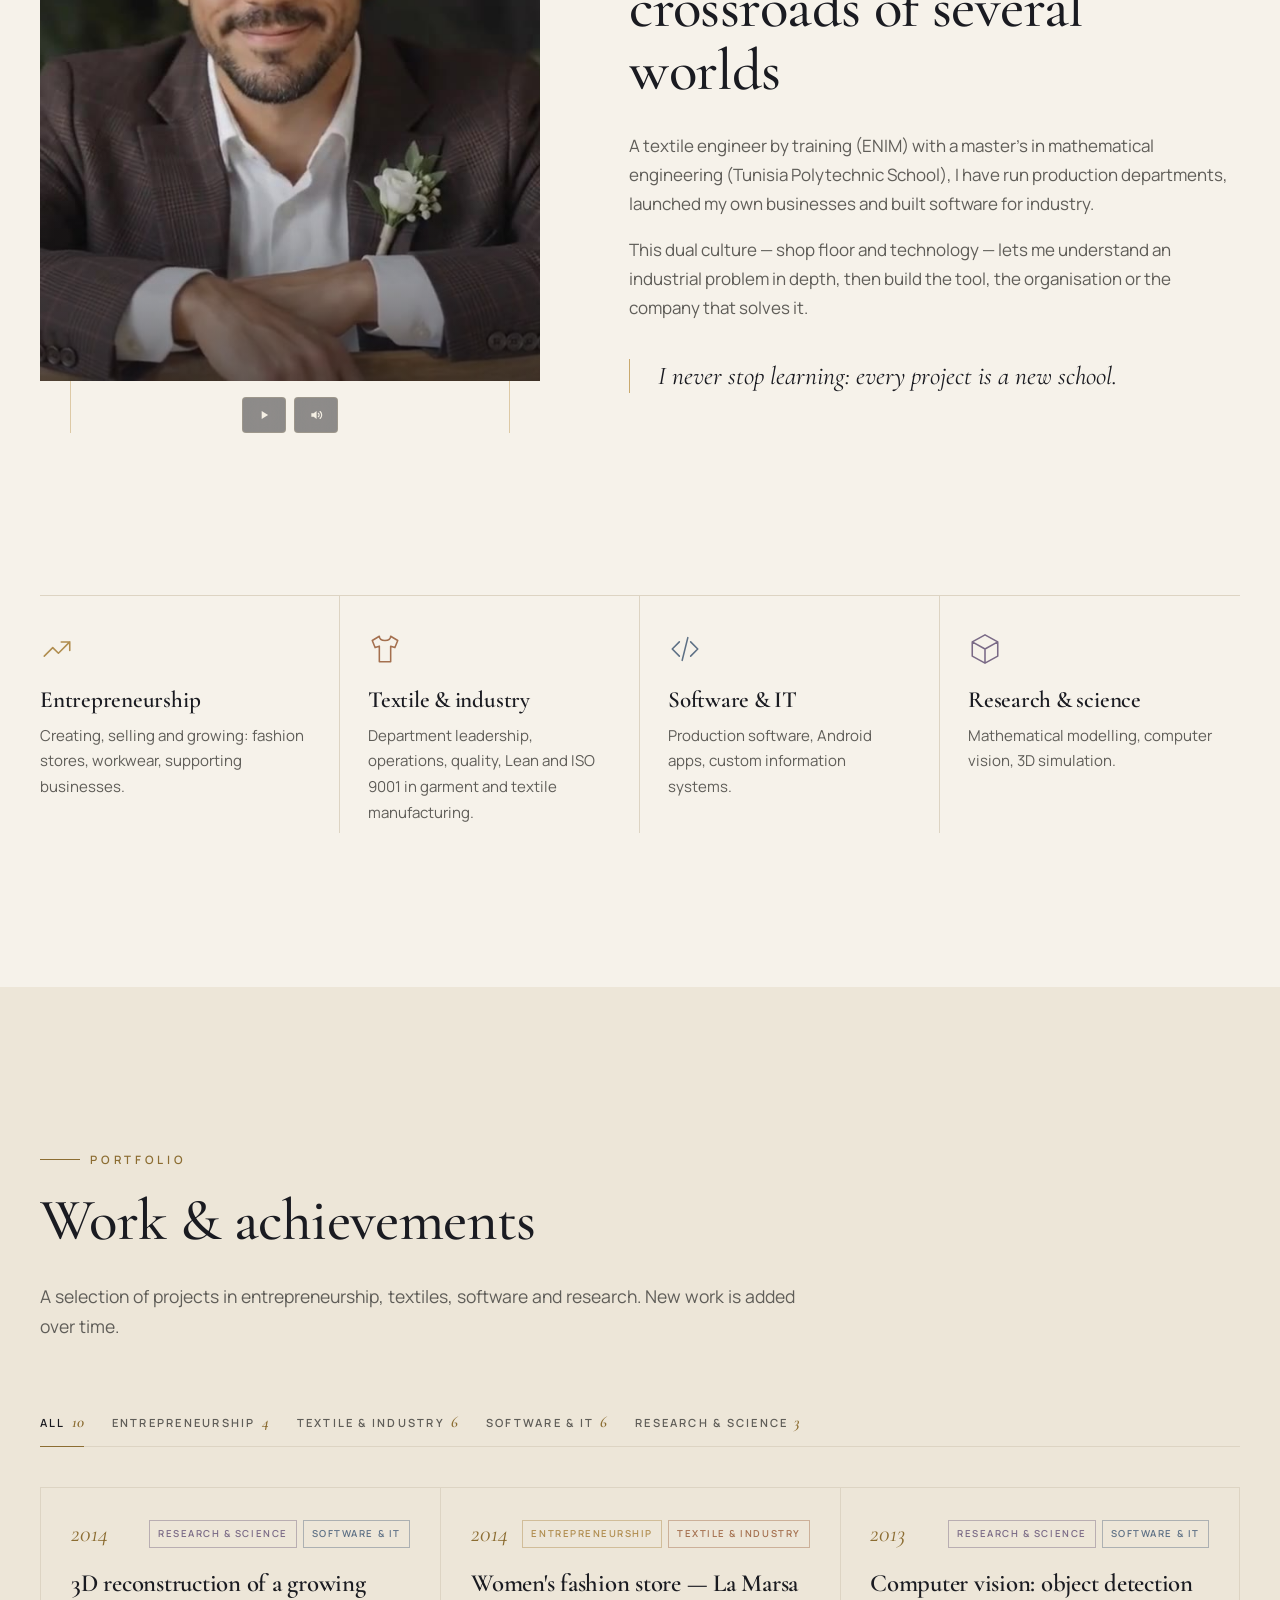
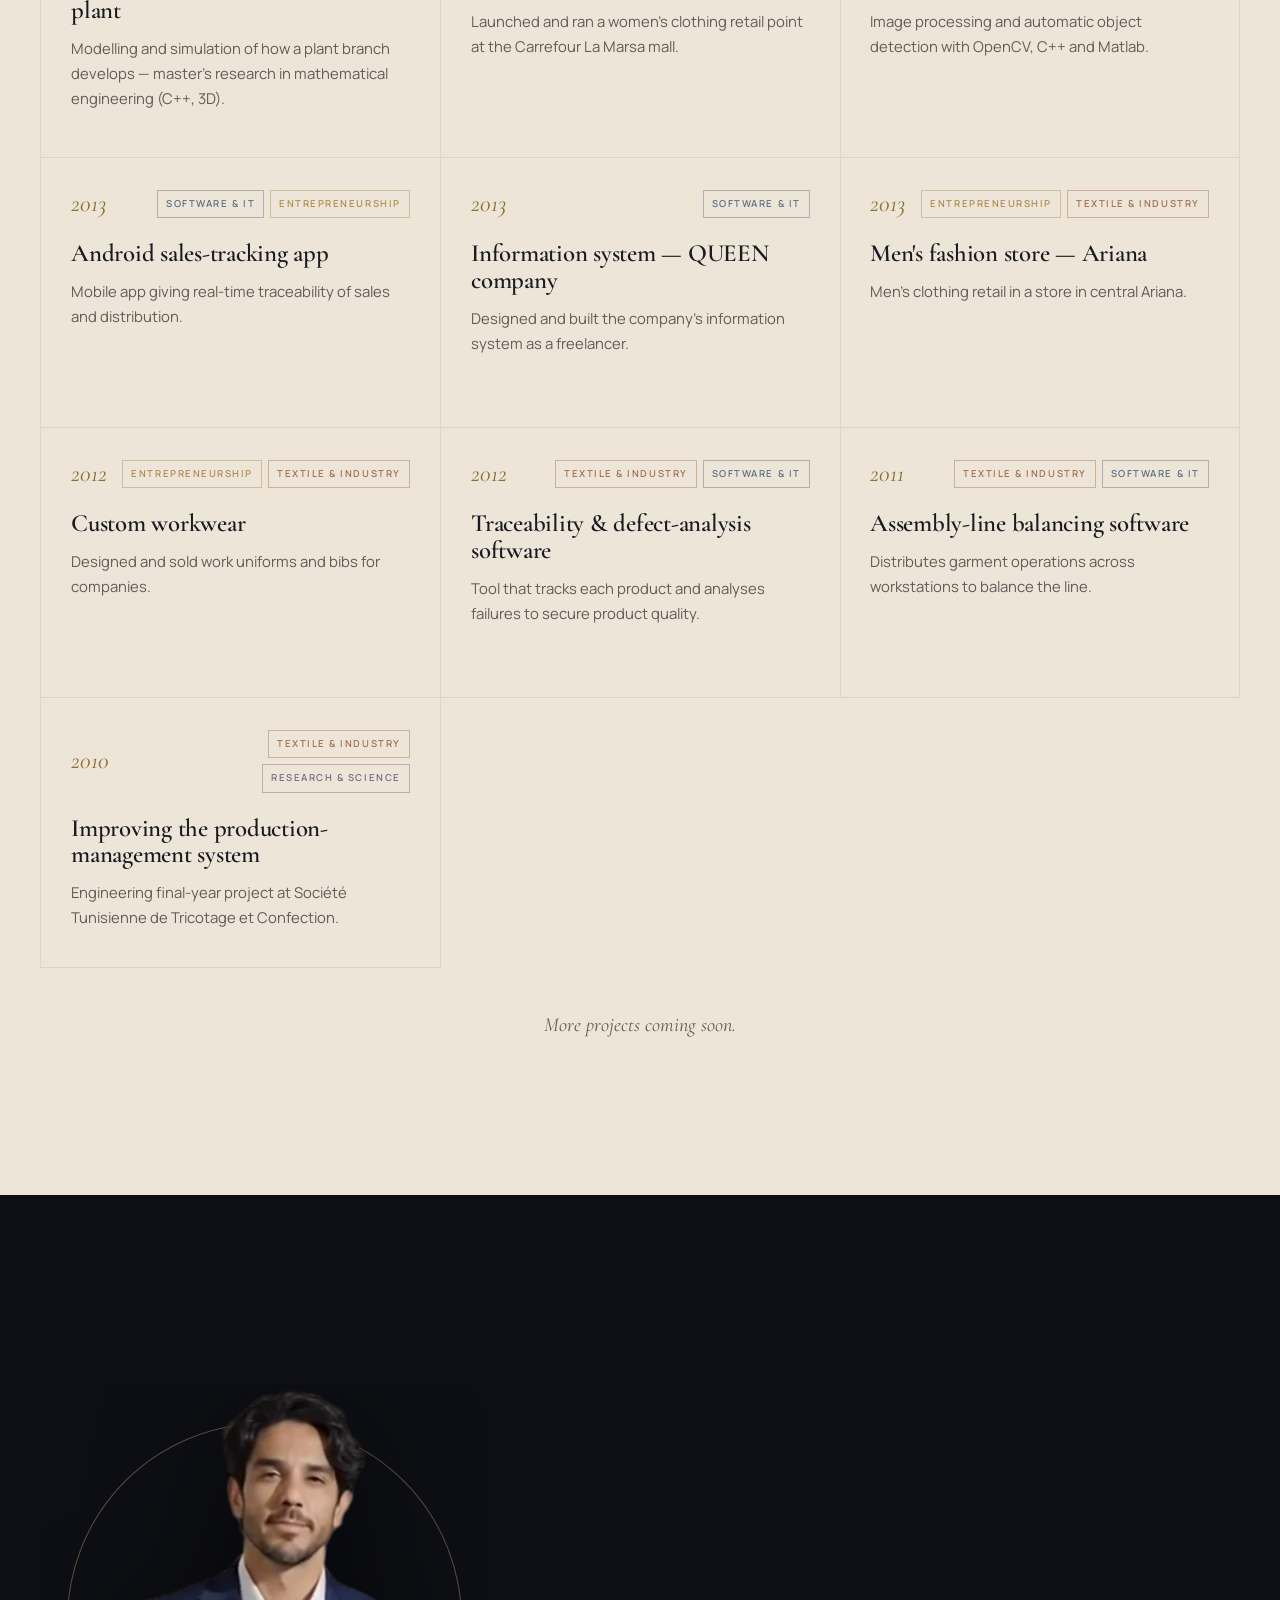
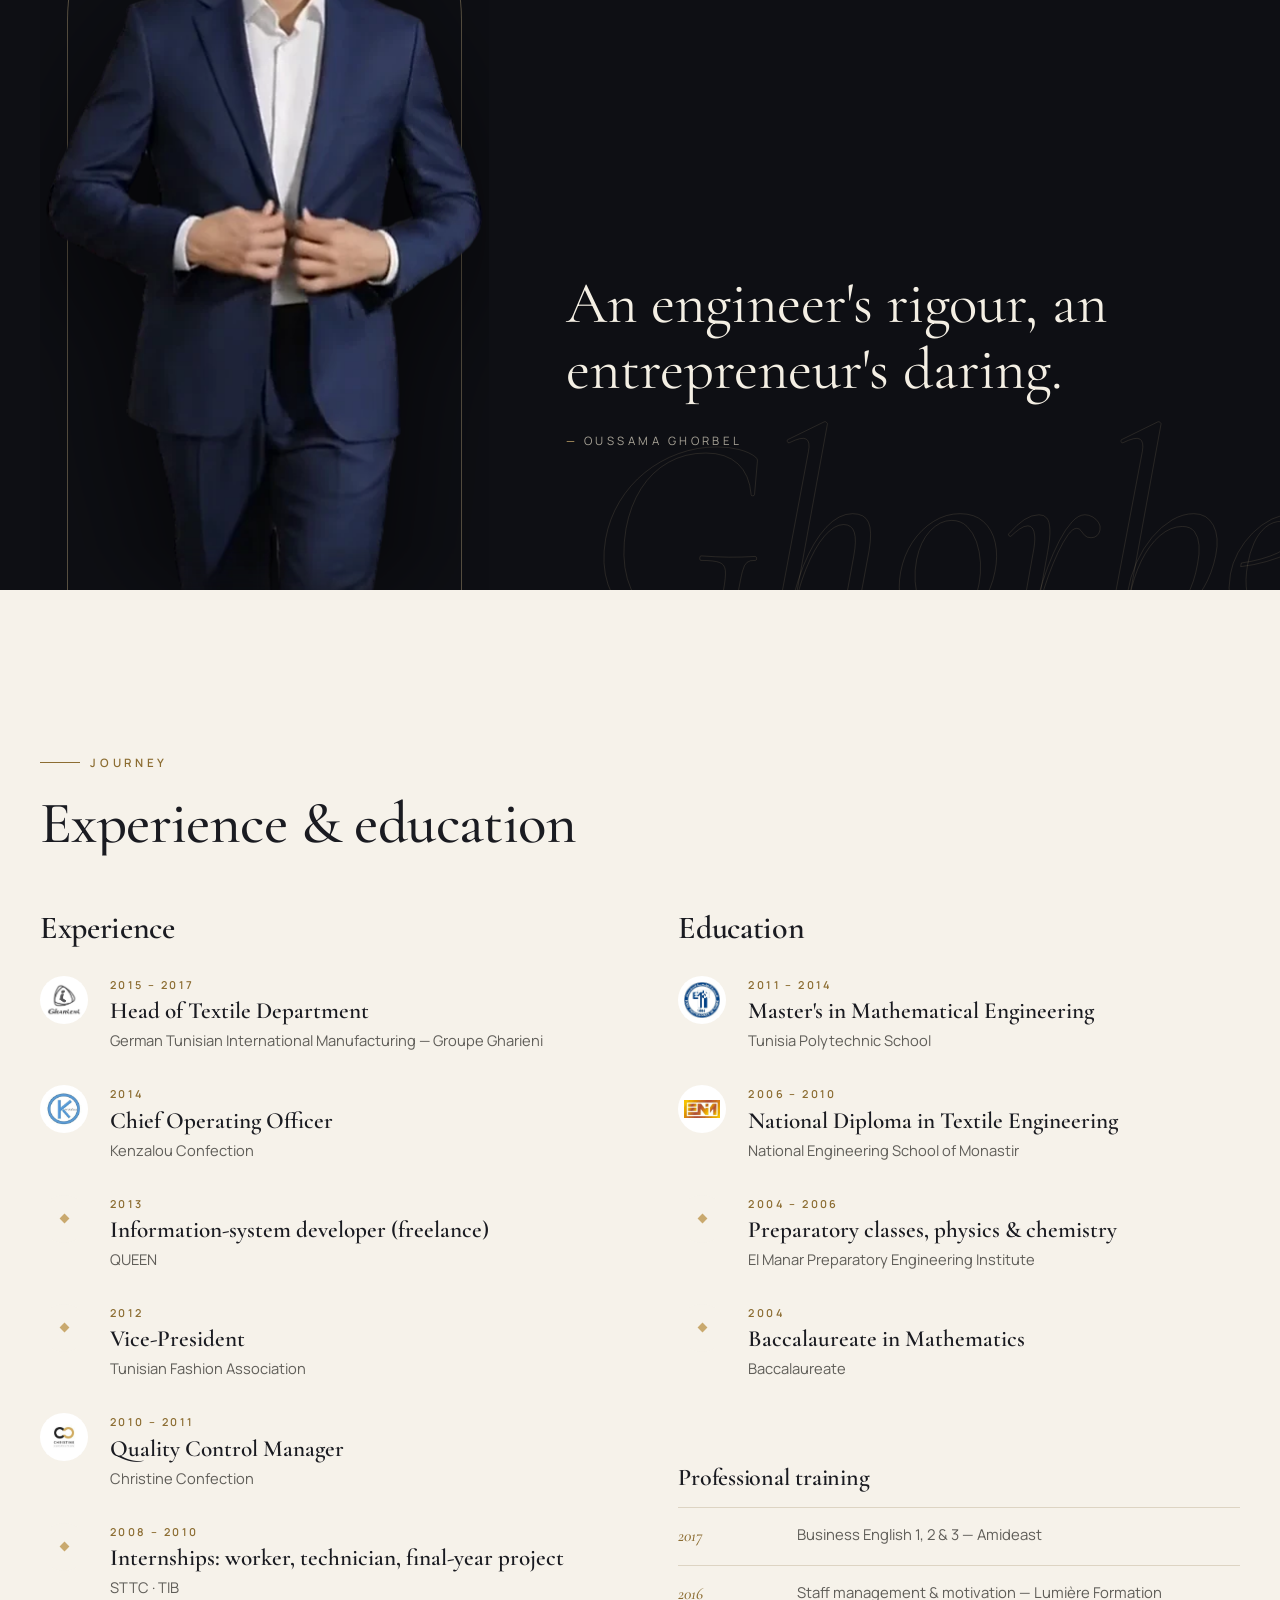
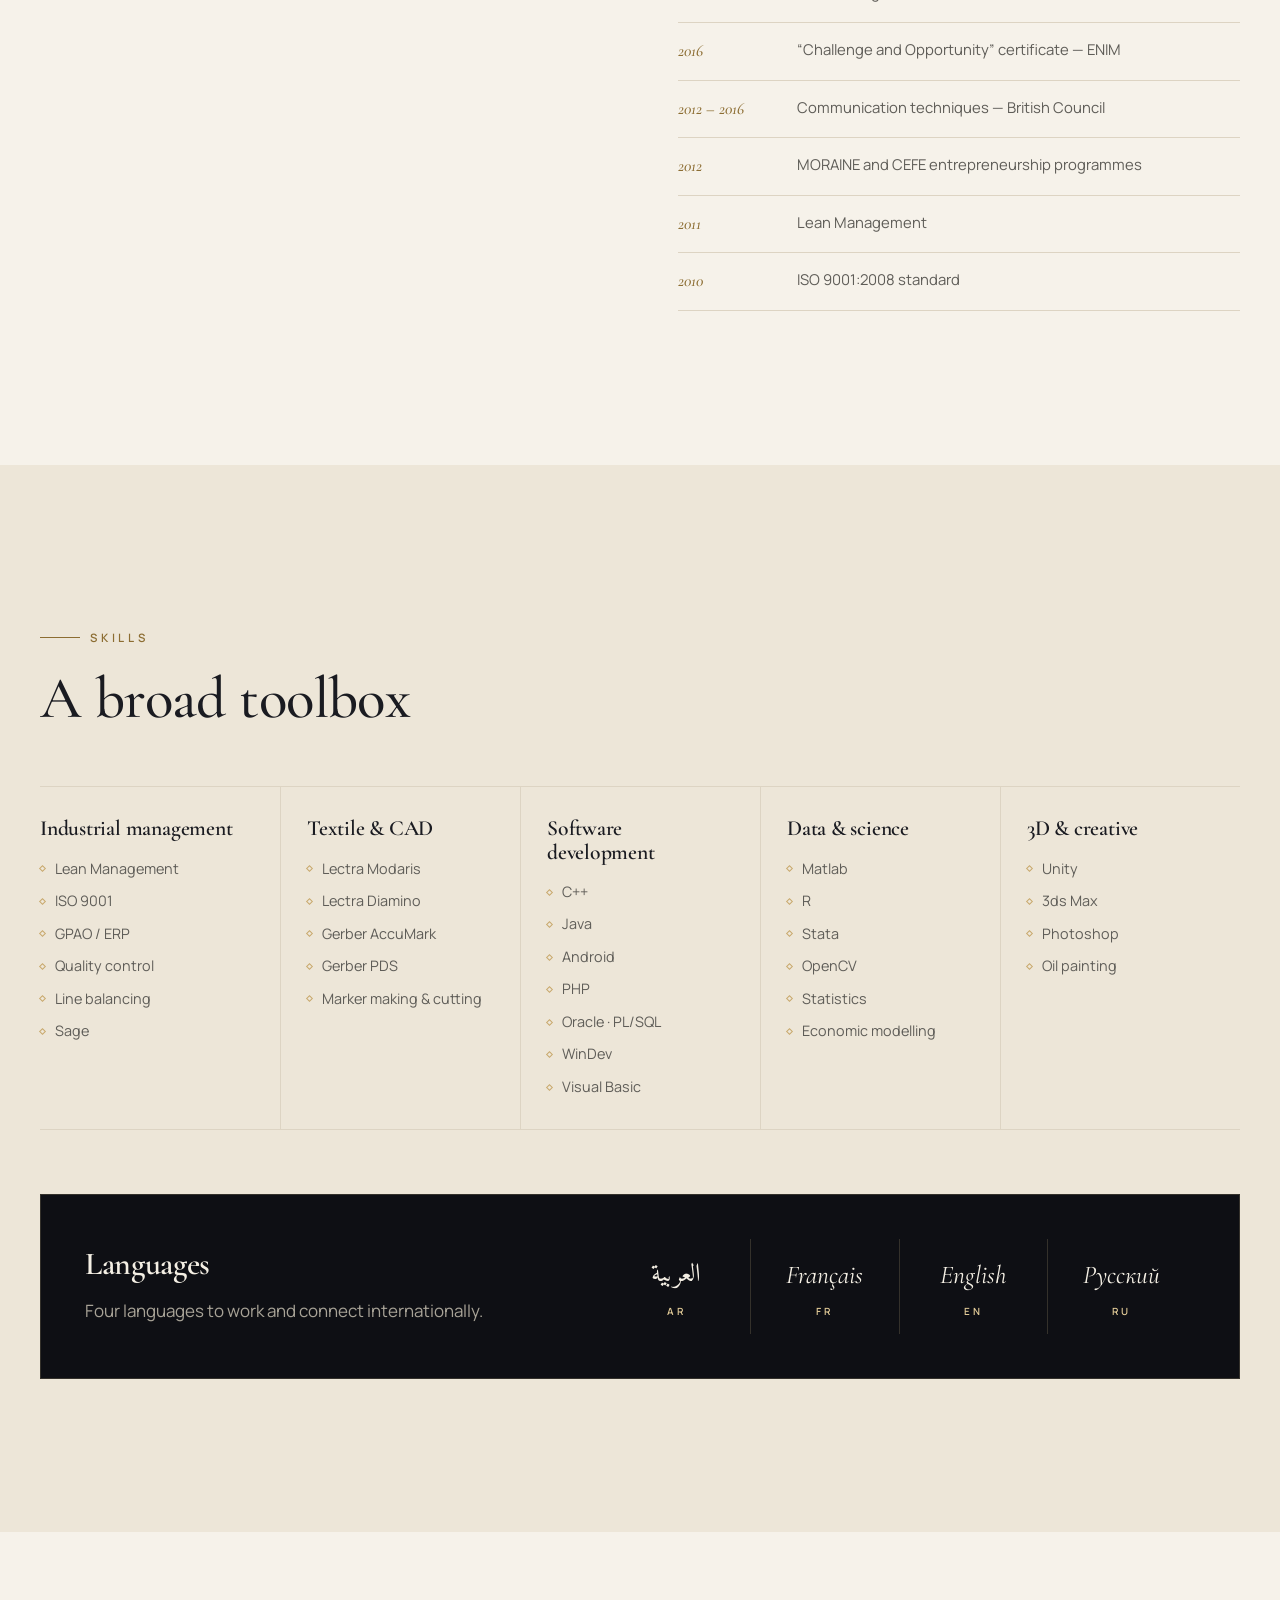
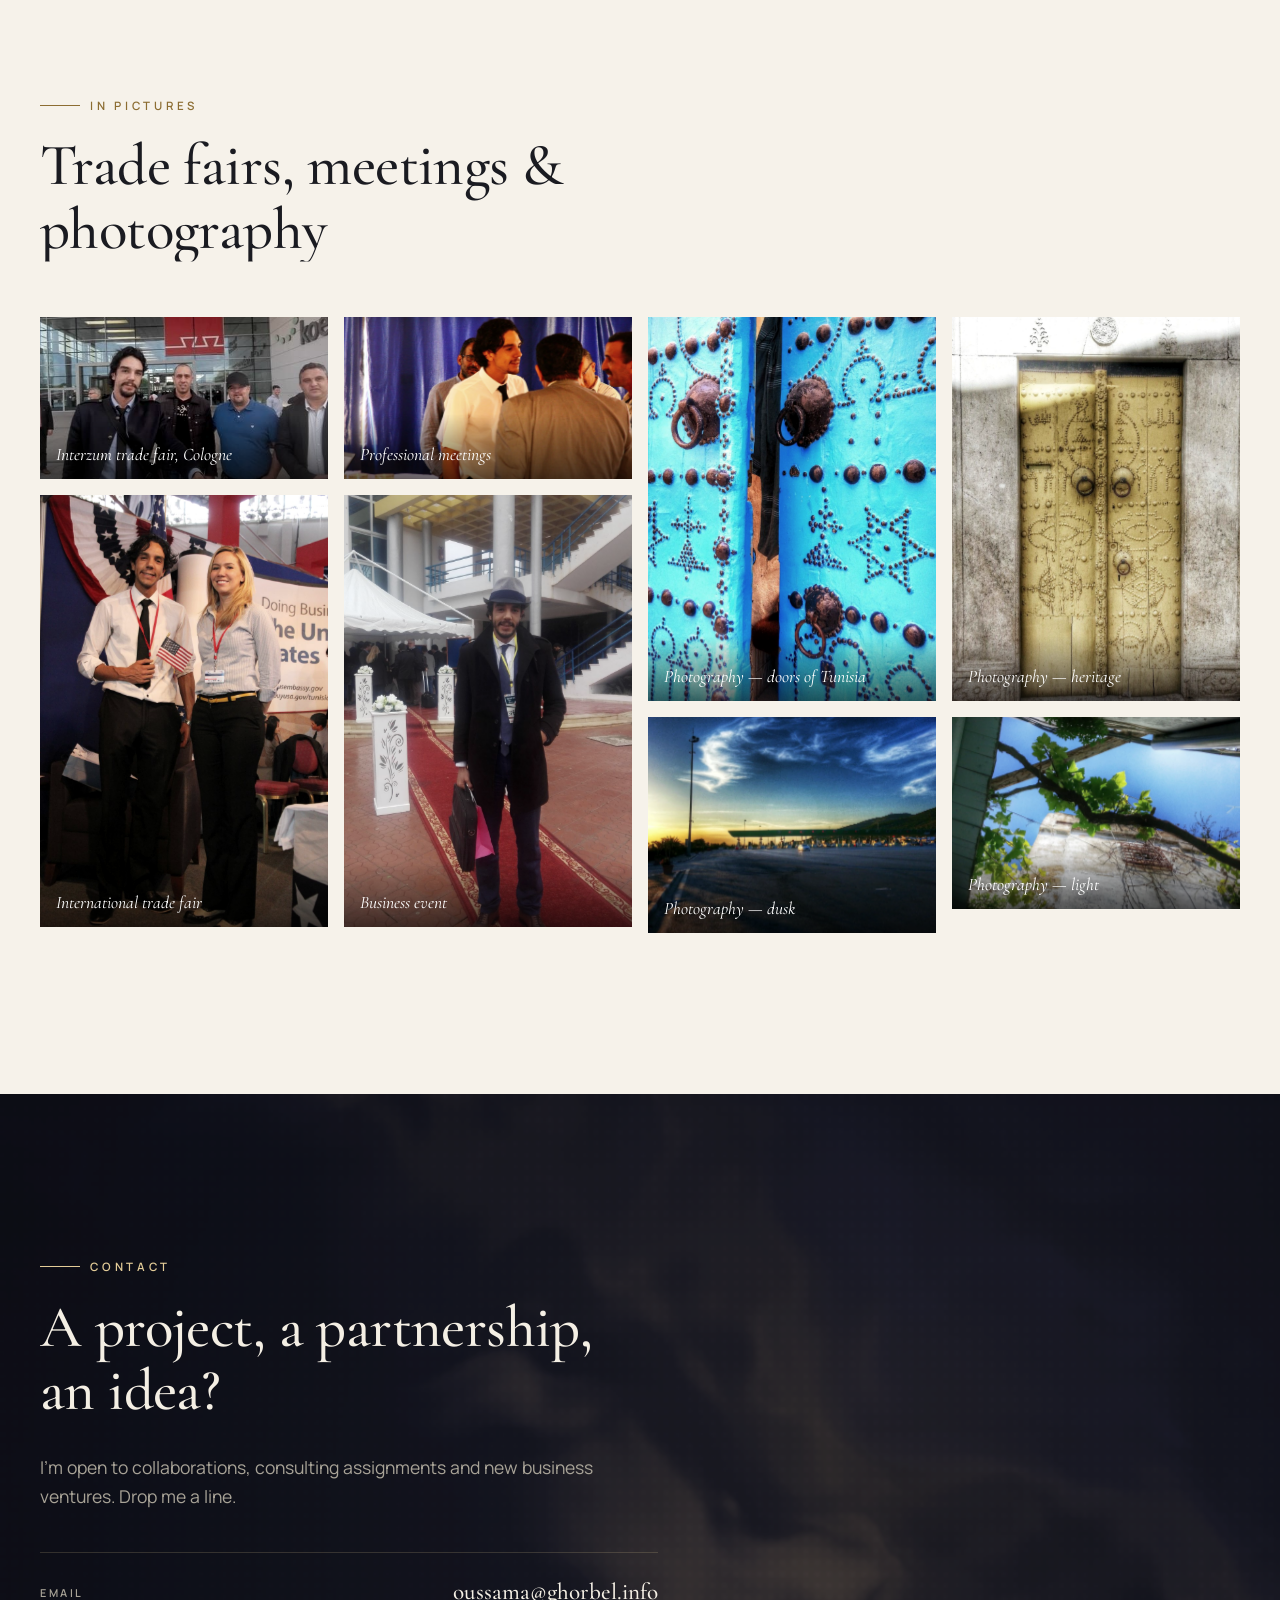
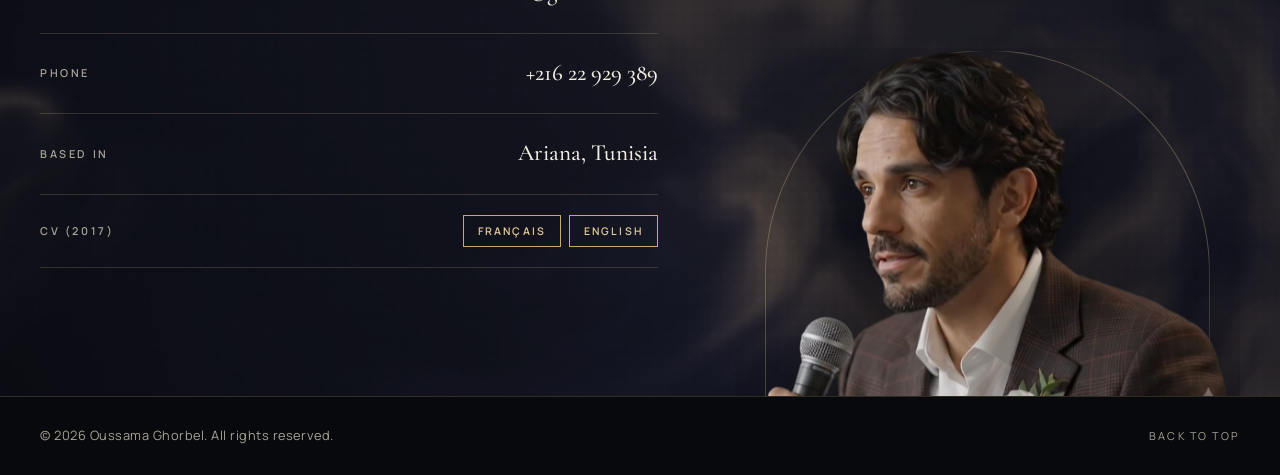
==== commit 1663a2de: "Replace the About photo with the showreel video The arch in the About section now plays the same sho" ====
--- a/index.html
+++ b/index.html
@@ -148,9 +148,23 @@
     <!-- ABOUT -->
     <section class="section" id="about">
       <div class="wrap about">
-        <figure class="pose" data-pose>
+        <figure class="pose pose--video">
           <span class="pose__arch" aria-hidden="true"></span>
-          <img class="pose__img" src="assets/img/pose-stand.webp" alt="Oussama Ghorbel" width="870" height="872" loading="lazy">
+          <div class="pose__frame">
+            <video class="pose__video" id="poseVideo" muted loop playsinline preload="none"
+                   poster="assets/video/showreel-poster.jpg"
+                   data-src="assets/video/showreel.mp4" data-src-mobile="assets/video/showreel-mobile.mp4"
+                   aria-label="Vidéo de présentation d'Oussama Ghorbel"></video>
+            <div class="pose__veil" aria-hidden="true"></div>
+          </div>
+          <div class="pose__controls">
+            <button type="button" class="vbtn" id="posePlay" aria-pressed="false" aria-label="Lecture / pause">
+              <svg viewBox="0 0 24 24" aria-hidden="true"><path d="M8 5l11 7-11 7z"/></svg>
+            </button>
+            <button type="button" class="vbtn" id="poseSound" aria-pressed="false" aria-label="Activer le son">
+              <svg viewBox="0 0 24 24" aria-hidden="true"><path d="M4 9h4l5-4v14l-5-4H4z"/><path class="i-wave" d="M16 9a4 4 0 0 1 0 6M19 6a8 8 0 0 1 0 12"/></svg>
+            </button>
+          </div>
         </figure>
         <div class="about__text reveal">
           <p class="kicker" data-i18n="about.kicker">À propos</p>
@@ -338,6 +352,7 @@
   <script src="assets/js/gl.js" defer></script>
   <script src="assets/js/sparkles.js" defer></script>
   <script src="assets/js/video.js" defer></script>
+  <script src="assets/js/pose-video.js" defer></script>
   <script src="assets/js/motion.js" defer></script>
 </body>
 </html>
--- a/assets/css/site.css
+++ b/assets/css/site.css
@@ -300,6 +300,17 @@
 .about { display: grid; grid-template-columns: .9fr 1.1fr; gap: clamp(40px, 7vw, 110px); align-items: end; }
 .about .pose { align-self: stretch; display: flex; align-items: flex-end; }
 .about .pose__img { filter: none; -webkit-mask-image: linear-gradient(to bottom, #000 85%, transparent); mask-image: linear-gradient(to bottom, #000 85%, transparent); }
+
+/* Vidéo dans l'arche : même cadrage que la vidéo de l'en-tête (cover, centrée) */
+.pose--video { display: flex; flex-direction: column; justify-content: flex-end; gap: 16px; }
+.pose__frame { position: relative; z-index: 1; width: 100%; aspect-ratio: 4 / 5; overflow: hidden; border-radius: 999px 999px 0 0; background: #0e0f14; }
+.pose__video { width: 100%; height: 100%; object-fit: cover; object-position: center 30%; display: block; }
+.pose__veil { position: absolute; inset: 0; background: linear-gradient(to bottom, transparent 60%, rgba(14, 15, 20, .55)); pointer-events: none; }
+.pose__controls { position: relative; z-index: 2; width: 100%; display: flex; gap: 8px; justify-content: center; }
+.pose__controls .vbtn { padding: 10px 14px; }
+.pose--video .vbtn svg { width: 14px; height: 14px; }
+.pose--video .vbtn svg path { fill: currentColor; }
+.pose--video .vbtn svg path.i-wave { fill: none; stroke: currentColor; stroke-width: 2; stroke-linecap: round; }
 .about__text { padding-bottom: 40px; }
 .about__text p { color: var(--muted); }
 .about blockquote {
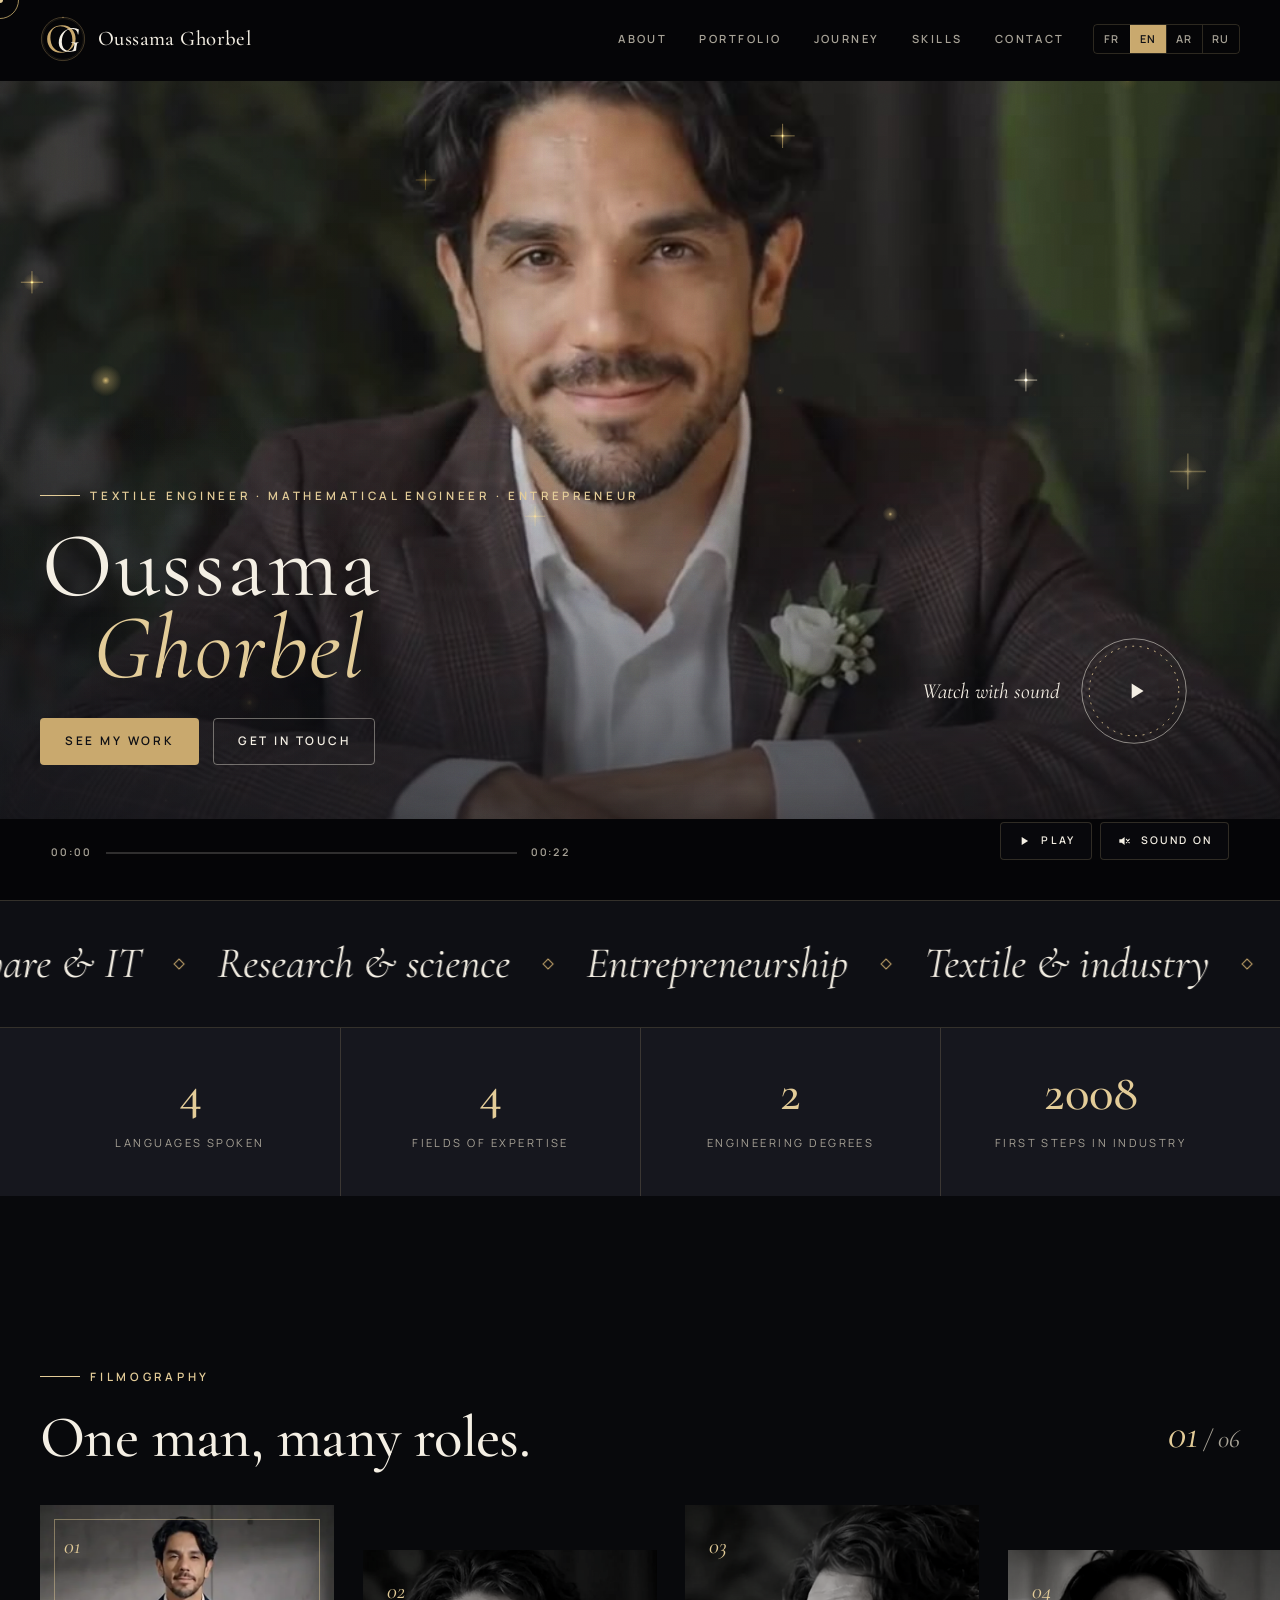
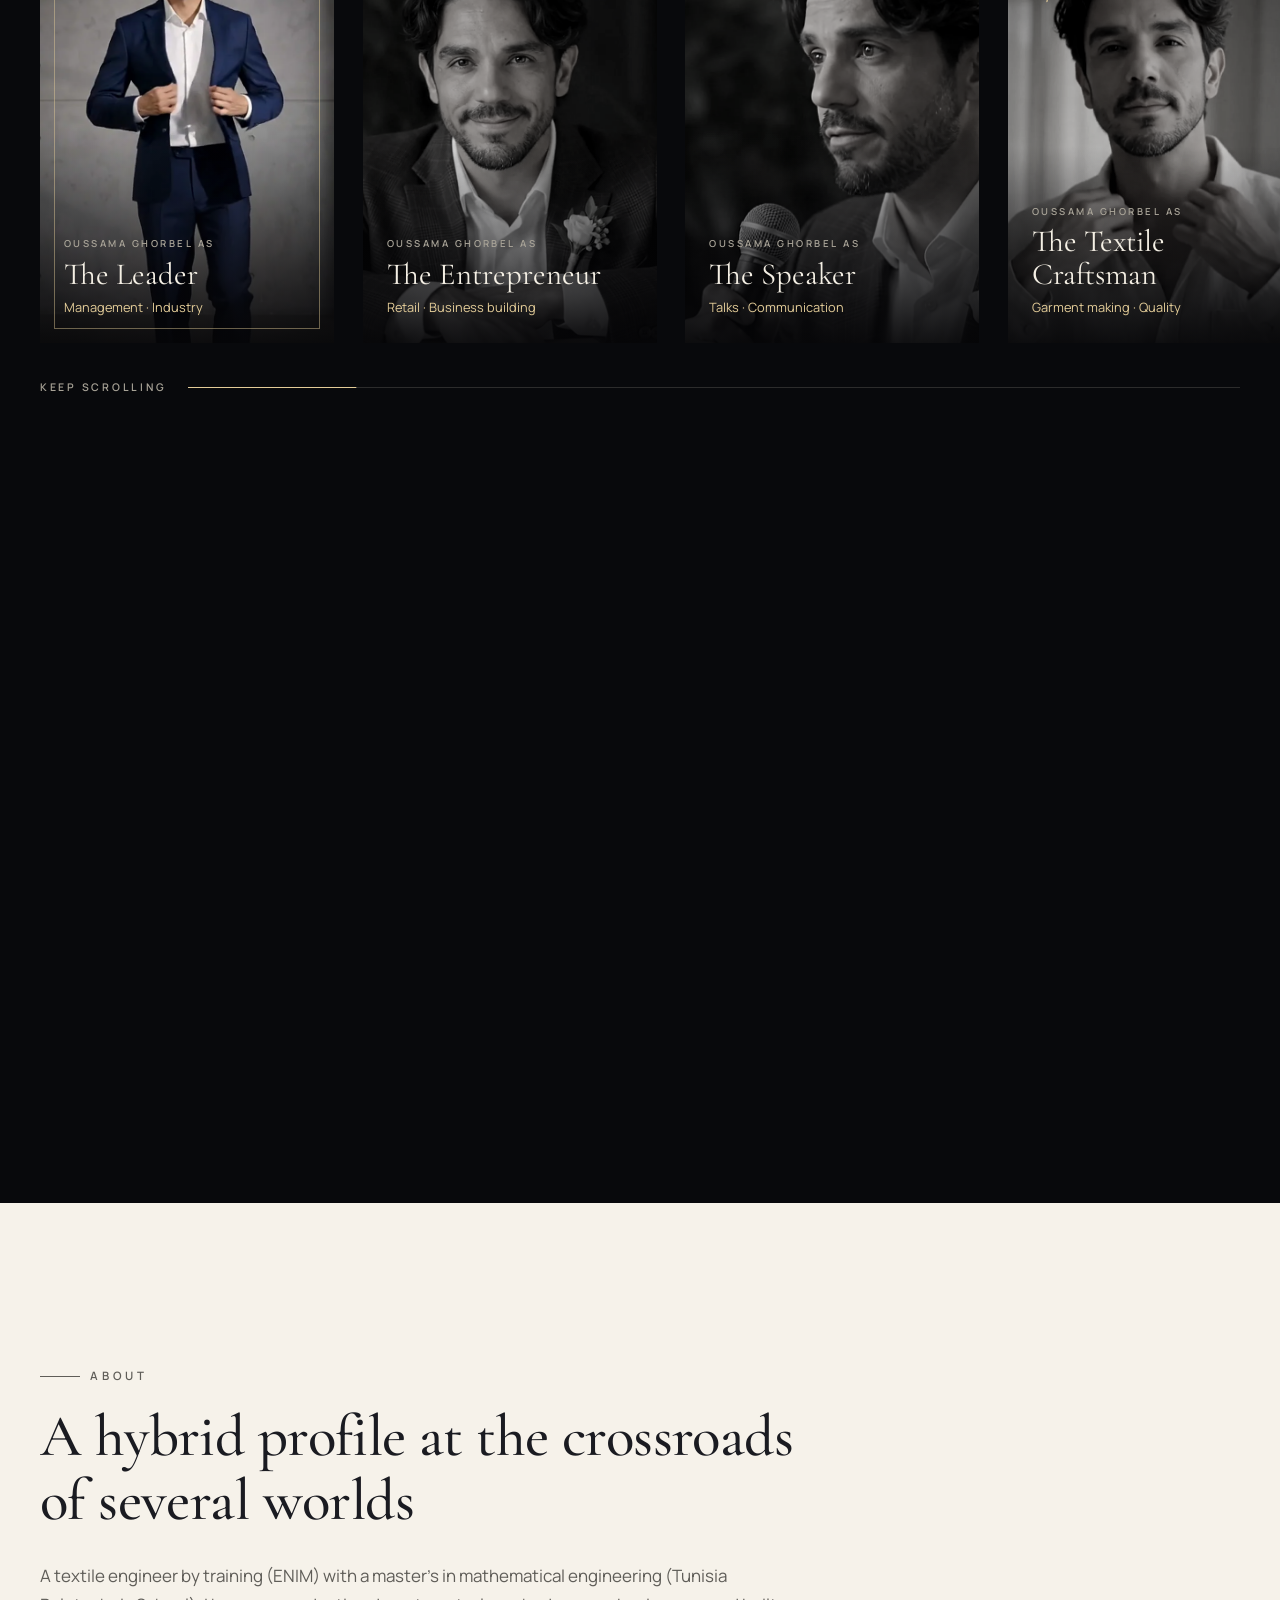
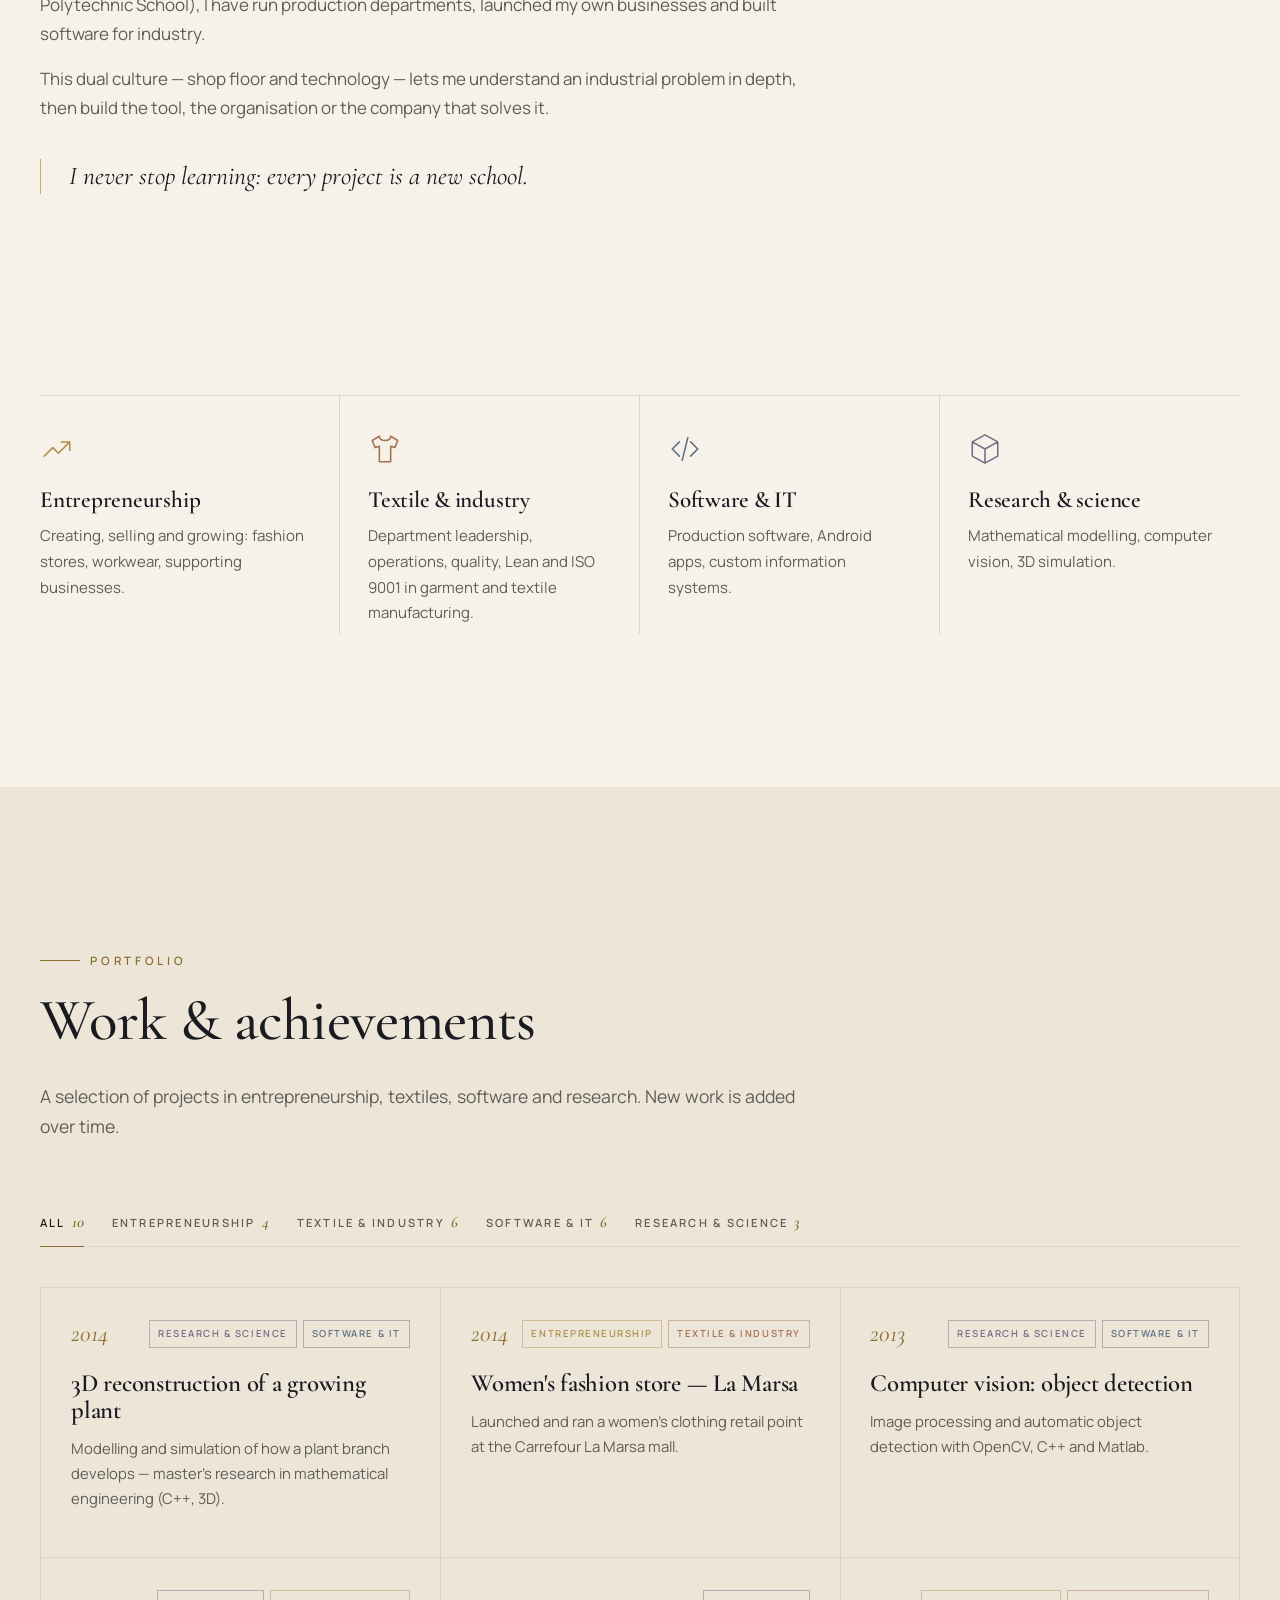
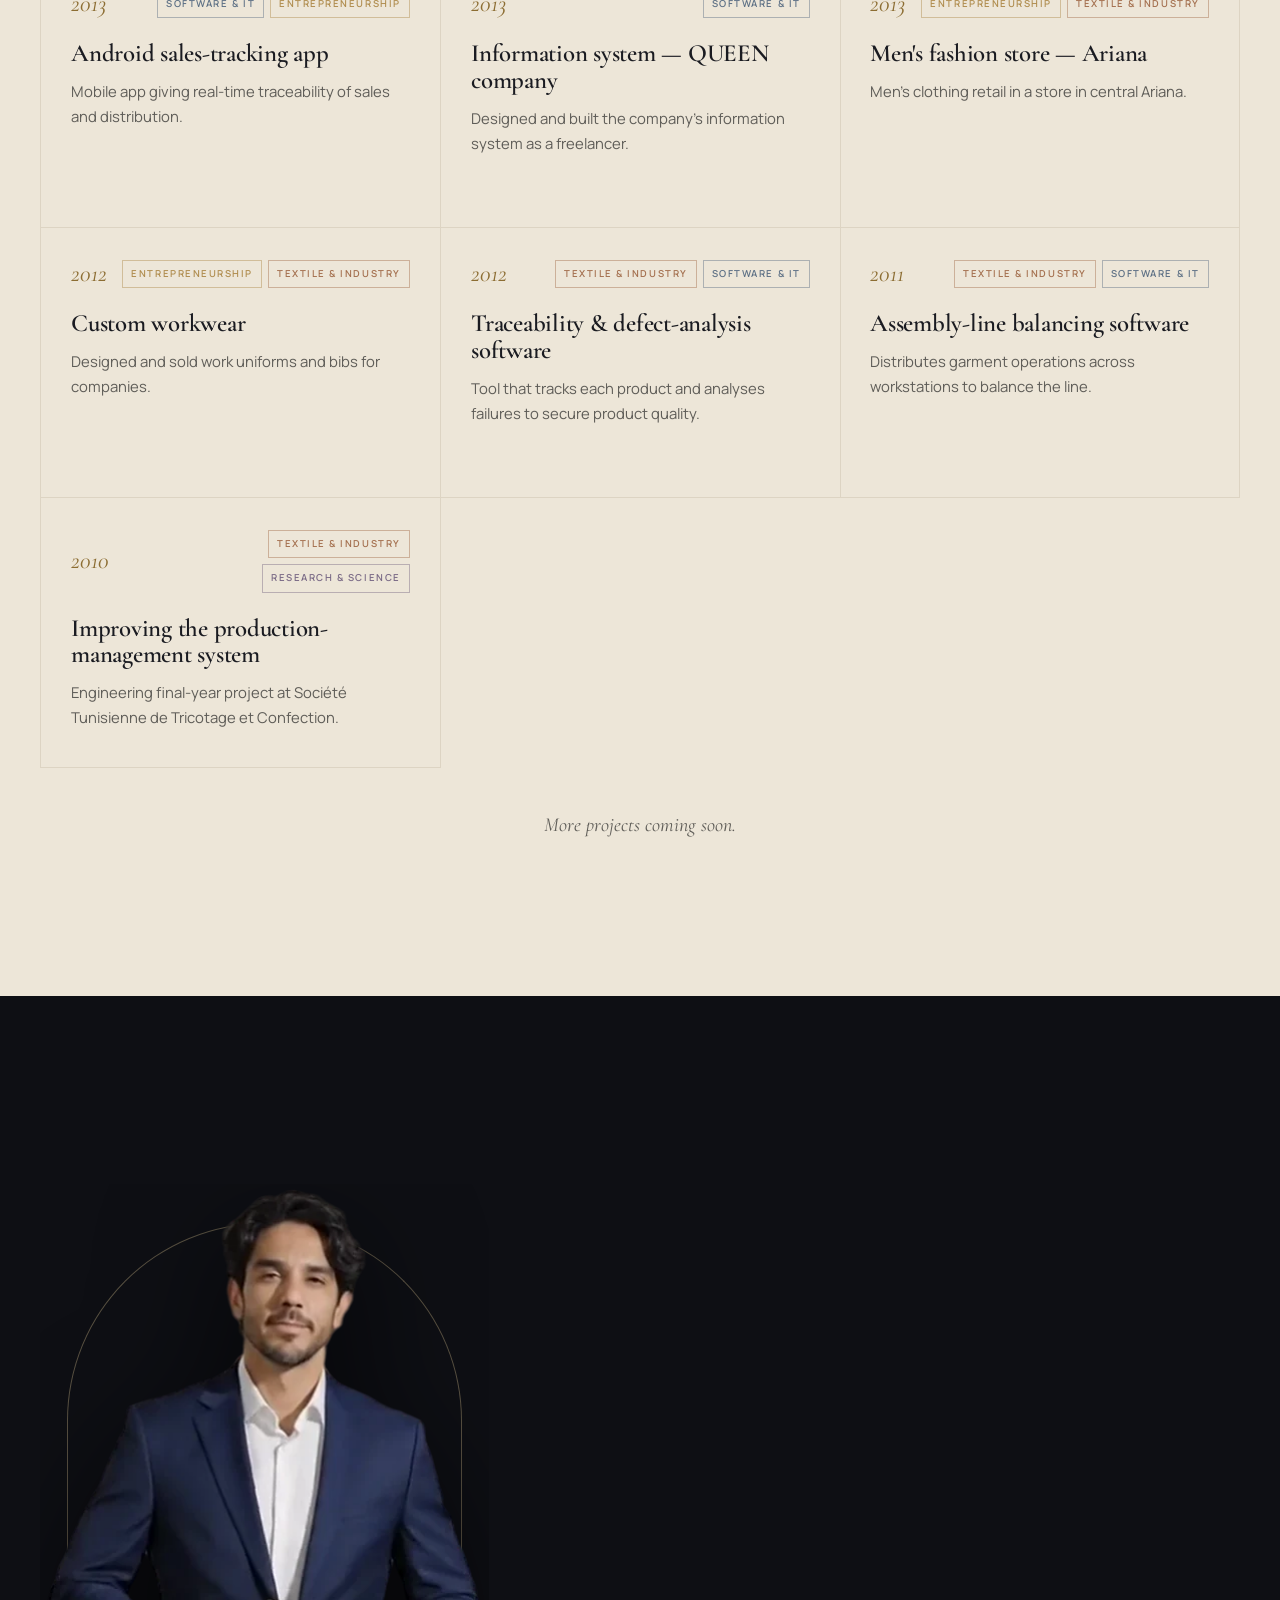
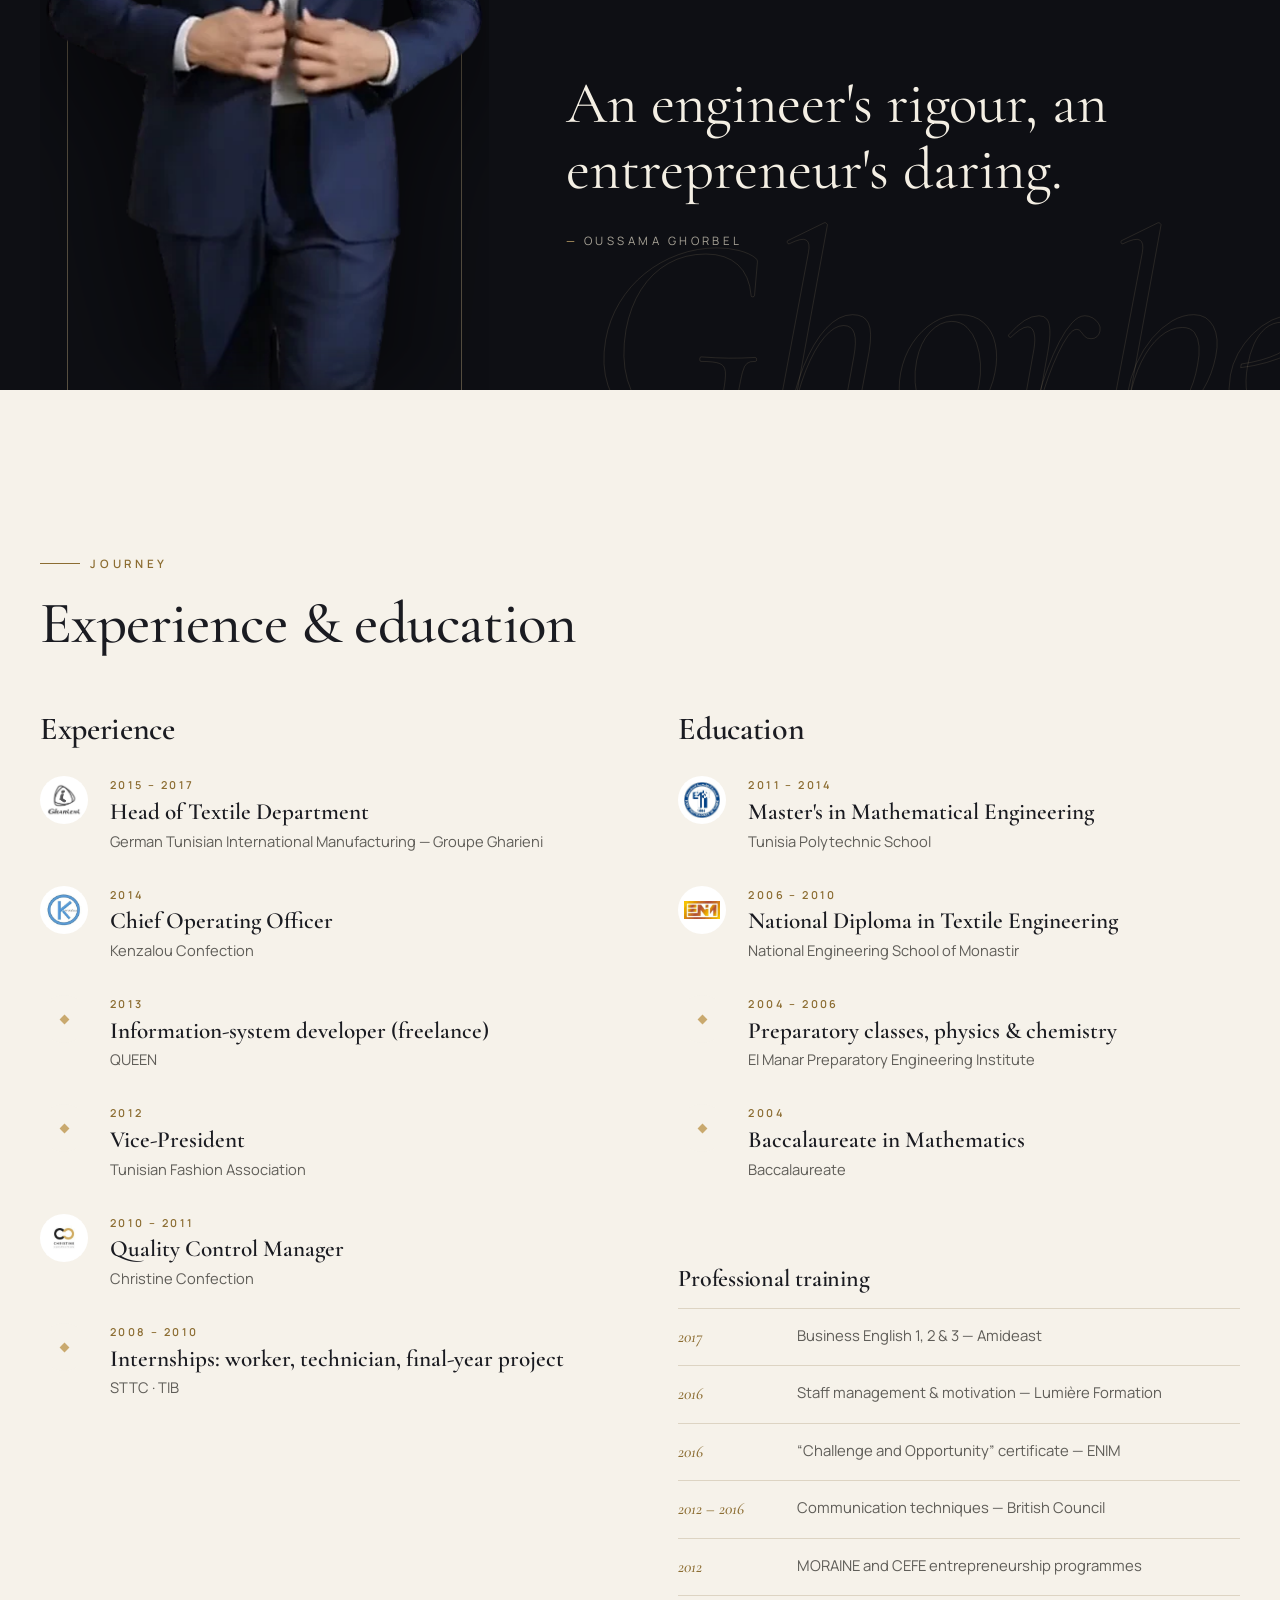
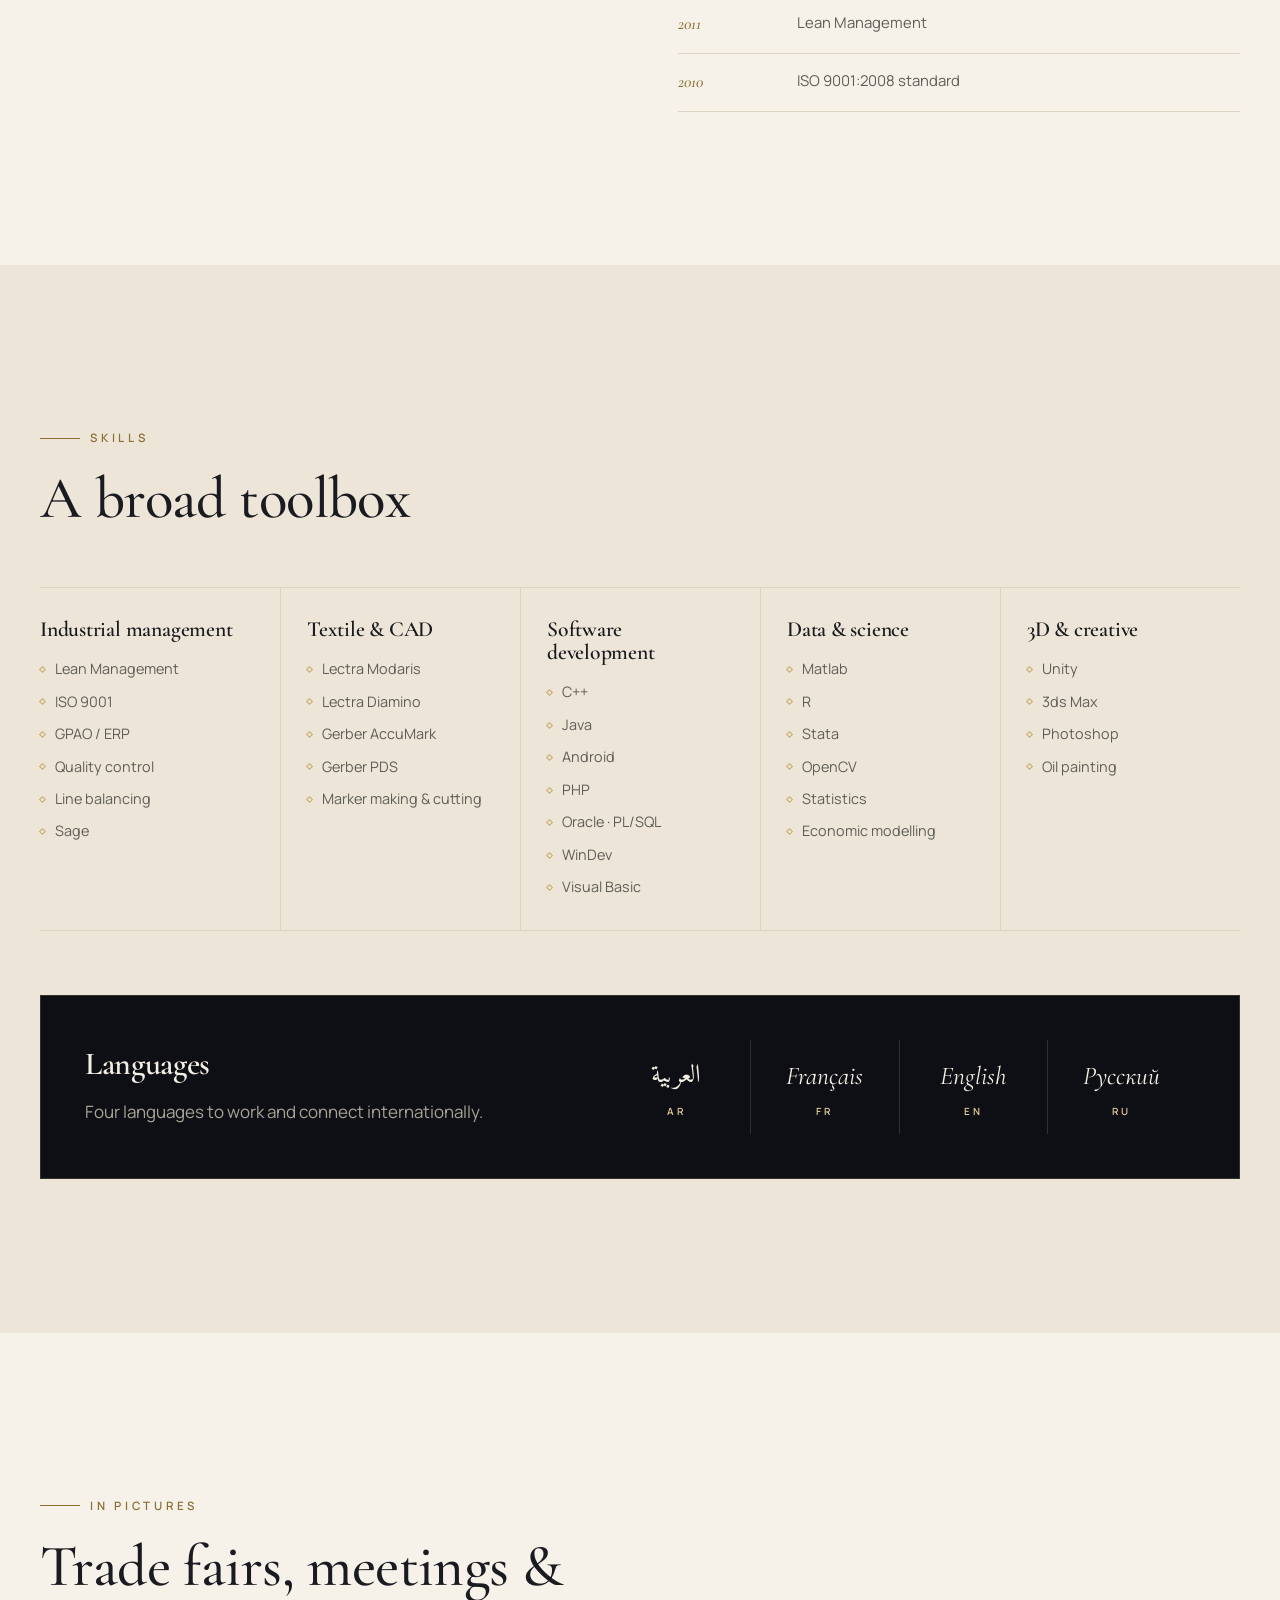
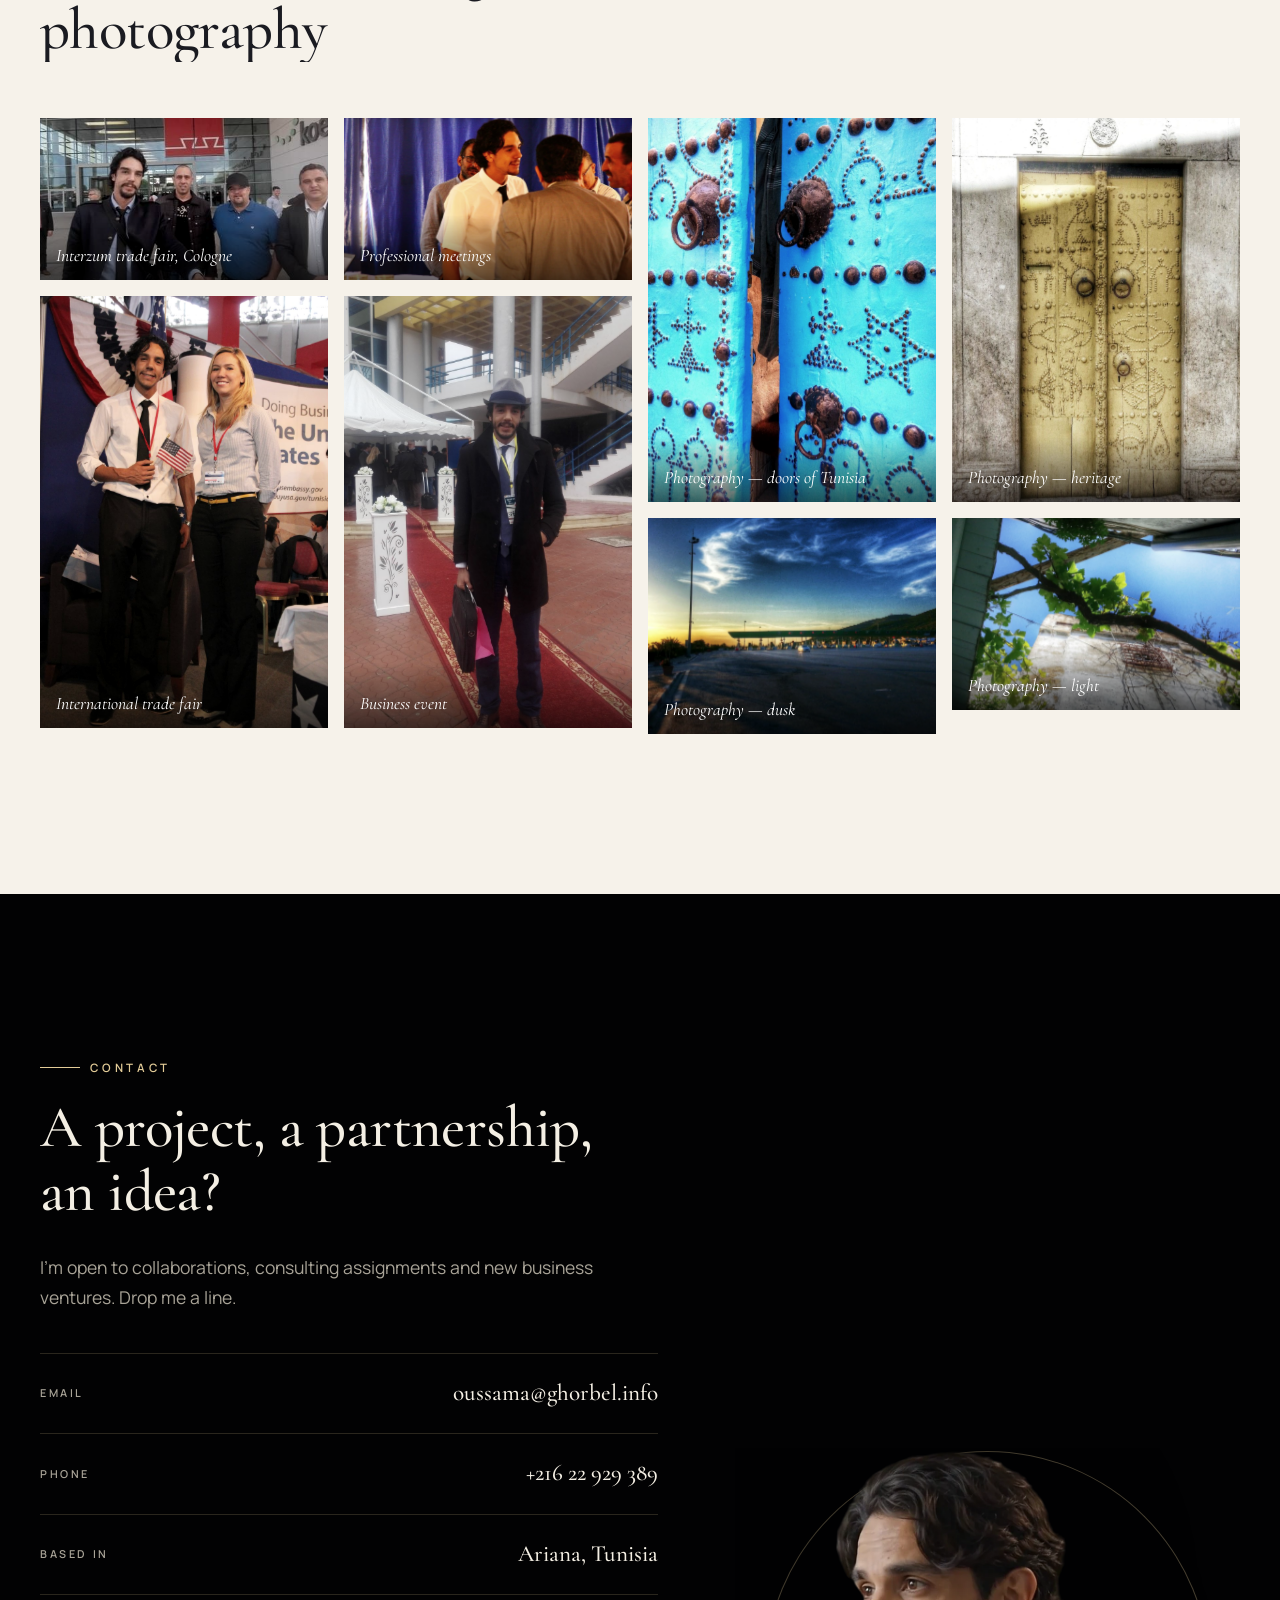
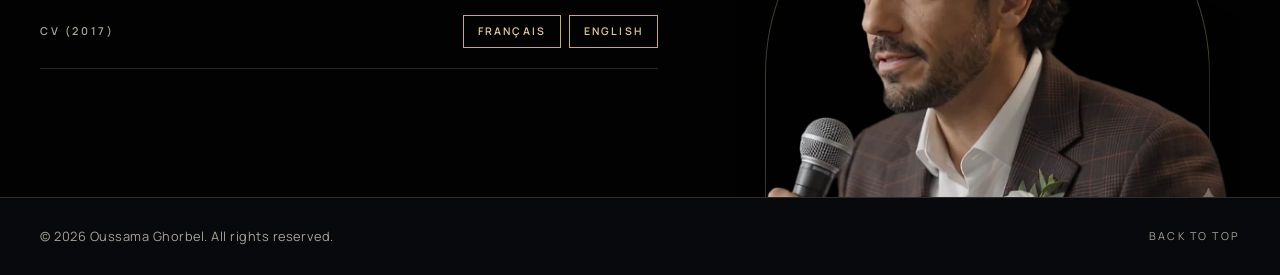
==== commit d744dd69: "Mobile hero: square video on top, text below; remove About photo On phones the 16:9 showreel was cro" ====
--- a/index.html
+++ b/index.html
@@ -148,24 +148,6 @@
     <!-- ABOUT -->
     <section class="section" id="about">
       <div class="wrap about">
-        <figure class="pose pose--video">
-          <span class="pose__arch" aria-hidden="true"></span>
-          <div class="pose__frame">
-            <video class="pose__video" id="poseVideo" muted loop playsinline preload="none"
-                   poster="assets/video/showreel-poster.jpg"
-                   data-src="assets/video/showreel.mp4" data-src-mobile="assets/video/showreel-mobile.mp4"
-                   aria-label="Vidéo de présentation d'Oussama Ghorbel"></video>
-            <div class="pose__veil" aria-hidden="true"></div>
-          </div>
-          <div class="pose__controls">
-            <button type="button" class="vbtn" id="posePlay" aria-pressed="false" aria-label="Lecture / pause">
-              <svg viewBox="0 0 24 24" aria-hidden="true"><path d="M8 5l11 7-11 7z"/></svg>
-            </button>
-            <button type="button" class="vbtn" id="poseSound" aria-pressed="false" aria-label="Activer le son">
-              <svg viewBox="0 0 24 24" aria-hidden="true"><path d="M4 9h4l5-4v14l-5-4H4z"/><path class="i-wave" d="M16 9a4 4 0 0 1 0 6M19 6a8 8 0 0 1 0 12"/></svg>
-            </button>
-          </div>
-        </figure>
         <div class="about__text reveal">
           <p class="kicker" data-i18n="about.kicker">À propos</p>
           <h2 data-i18n="about.title">Un profil hybride, au croisement de plusieurs mondes</h2>
@@ -352,7 +334,6 @@
   <script src="assets/js/gl.js" defer></script>
   <script src="assets/js/sparkles.js" defer></script>
   <script src="assets/js/video.js" defer></script>
-  <script src="assets/js/pose-video.js" defer></script>
   <script src="assets/js/motion.js" defer></script>
 </body>
 </html>
--- a/assets/css/site.css
+++ b/assets/css/site.css
@@ -297,20 +297,11 @@
 .pose__img { position: relative; z-index: 1; width: 100%; height: auto; filter: drop-shadow(0 30px 40px rgba(14, 15, 20, .25)); }
 
 /* ---------- À propos ---------- */
-.about { display: grid; grid-template-columns: .9fr 1.1fr; gap: clamp(40px, 7vw, 110px); align-items: end; }
+.about { display: grid; grid-template-columns: 1fr; gap: clamp(40px, 7vw, 110px); align-items: end; }
+.about__text { max-width: 46em; }
 .about .pose { align-self: stretch; display: flex; align-items: flex-end; }
 .about .pose__img { filter: none; -webkit-mask-image: linear-gradient(to bottom, #000 85%, transparent); mask-image: linear-gradient(to bottom, #000 85%, transparent); }
 
-/* Vidéo dans l'arche : même cadrage que la vidéo de l'en-tête (cover, centrée) */
-.pose--video { display: flex; flex-direction: column; justify-content: flex-end; gap: 16px; }
-.pose__frame { position: relative; z-index: 1; width: 100%; aspect-ratio: 4 / 5; overflow: hidden; border-radius: 999px 999px 0 0; background: #0e0f14; }
-.pose__video { width: 100%; height: 100%; object-fit: cover; object-position: center 30%; display: block; }
-.pose__veil { position: absolute; inset: 0; background: linear-gradient(to bottom, transparent 60%, rgba(14, 15, 20, .55)); pointer-events: none; }
-.pose__controls { position: relative; z-index: 2; width: 100%; display: flex; gap: 8px; justify-content: center; }
-.pose__controls .vbtn { padding: 10px 14px; }
-.pose--video .vbtn svg { width: 14px; height: 14px; }
-.pose--video .vbtn svg path { fill: currentColor; }
-.pose--video .vbtn svg path.i-wave { fill: none; stroke: currentColor; stroke-width: 2; stroke-linecap: round; }
 .about__text { padding-bottom: 40px; }
 .about__text p { color: var(--muted); }
 .about blockquote {
@@ -512,15 +503,20 @@
 @media (max-width: 640px) {
   body { font-size: 16px; }
   .brand__name { display: none; }
-  .hero__veil { background: linear-gradient(0deg, rgba(14, 15, 20, .95) 0%, rgba(14, 15, 20, .7) 45%, rgba(14, 15, 20, .15) 80%); }
-  html[dir="rtl"] .hero__veil { background: linear-gradient(0deg, rgba(14, 15, 20, .95) 0%, rgba(14, 15, 20, .7) 45%, rgba(14, 15, 20, .15) 80%); }
-  .hero { --bar: 76px; }
-  .hero__content { padding: 120px 0 calc(var(--bar) + 124px); }
+  .hero__veil { background: linear-gradient(to bottom, transparent calc(var(--cut) - 120px), var(--ink) var(--cut)); }
+  html[dir="rtl"] .hero__veil { background: linear-gradient(to bottom, transparent calc(var(--cut) - 120px), var(--ink) var(--cut)); }
+  .hero { --bar: 76px; --cut: calc(var(--bar) + 100vw); background: var(--ink); }
+  /* Vidéo carrée pleine largeur sous l'en-tête : la personne reste dans le cadre sur tous les plans */
+  .hero__media { inset: var(--bar) 0 auto 0; aspect-ratio: 1 / 1; }
+  .hero__content { padding: calc(var(--cut) + 22px) 0 calc(var(--bar) + 28px); }
+  .hero .kicker { font-size: .58rem; letter-spacing: .16em; margin-bottom: 10px; }
+  .hero__cta { flex-wrap: nowrap; gap: 10px; margin-top: 20px; }
+  .hero__cta .btn { flex: 1; justify-content: center; padding-inline: 10px; letter-spacing: .14em; }
   .hero__timeline { width: auto; inset-inline-end: auto; gap: 10px; }
   .hero__progress { width: 90px; flex: none; }
   .hero__controls .vbtn span { display: none; }
   .hero__controls .vbtn { padding: 10px 12px; }
-  .hero__watch { inset-inline-end: 16px; inset-inline-start: 16px; bottom: calc(var(--bar) + 28px); justify-content: flex-end; }
+  .hero__watch { inset-inline-end: 16px; inset-inline-start: 16px; top: calc(var(--cut) - 72px - 16px); bottom: auto; justify-content: flex-end; }
   .hero__watch-ring { width: 72px; height: 72px; }
   .hero__watch-label { font-size: 1.1rem; }
   .hero__scroll { display: none; }
